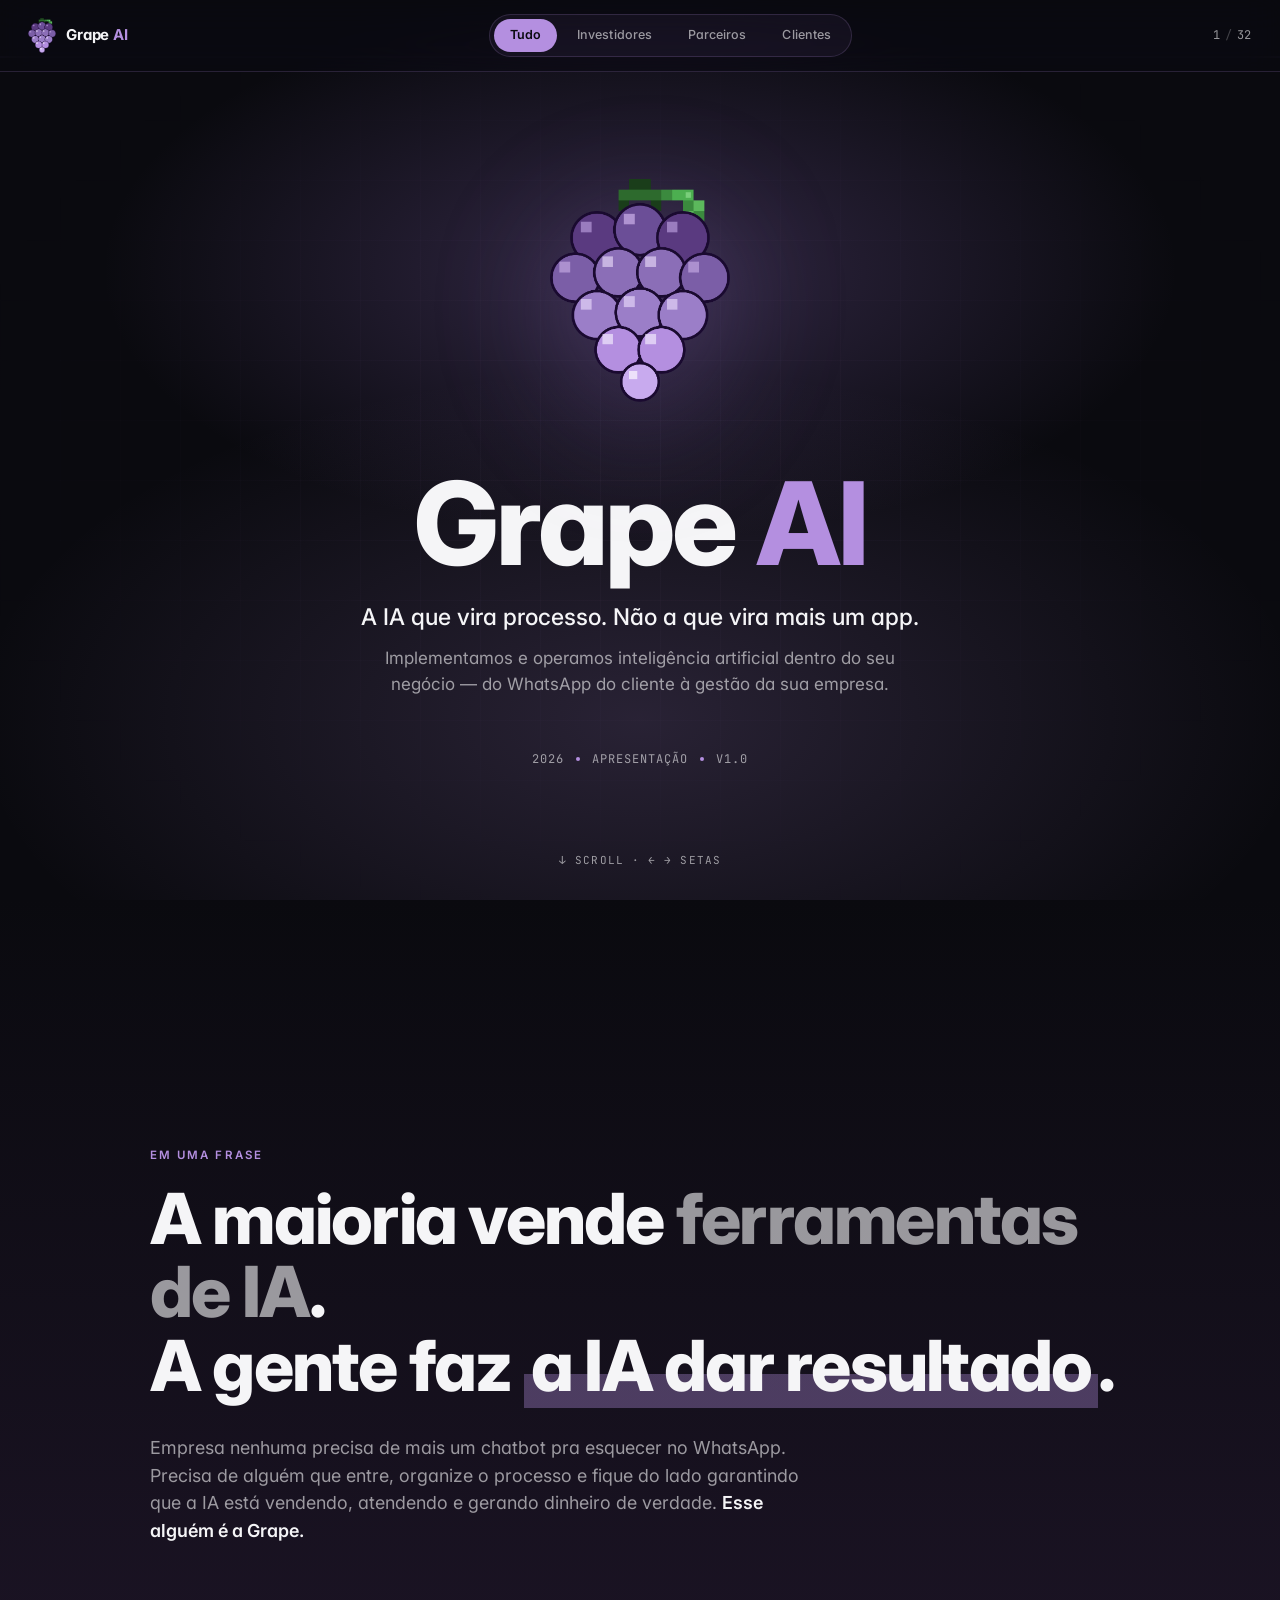
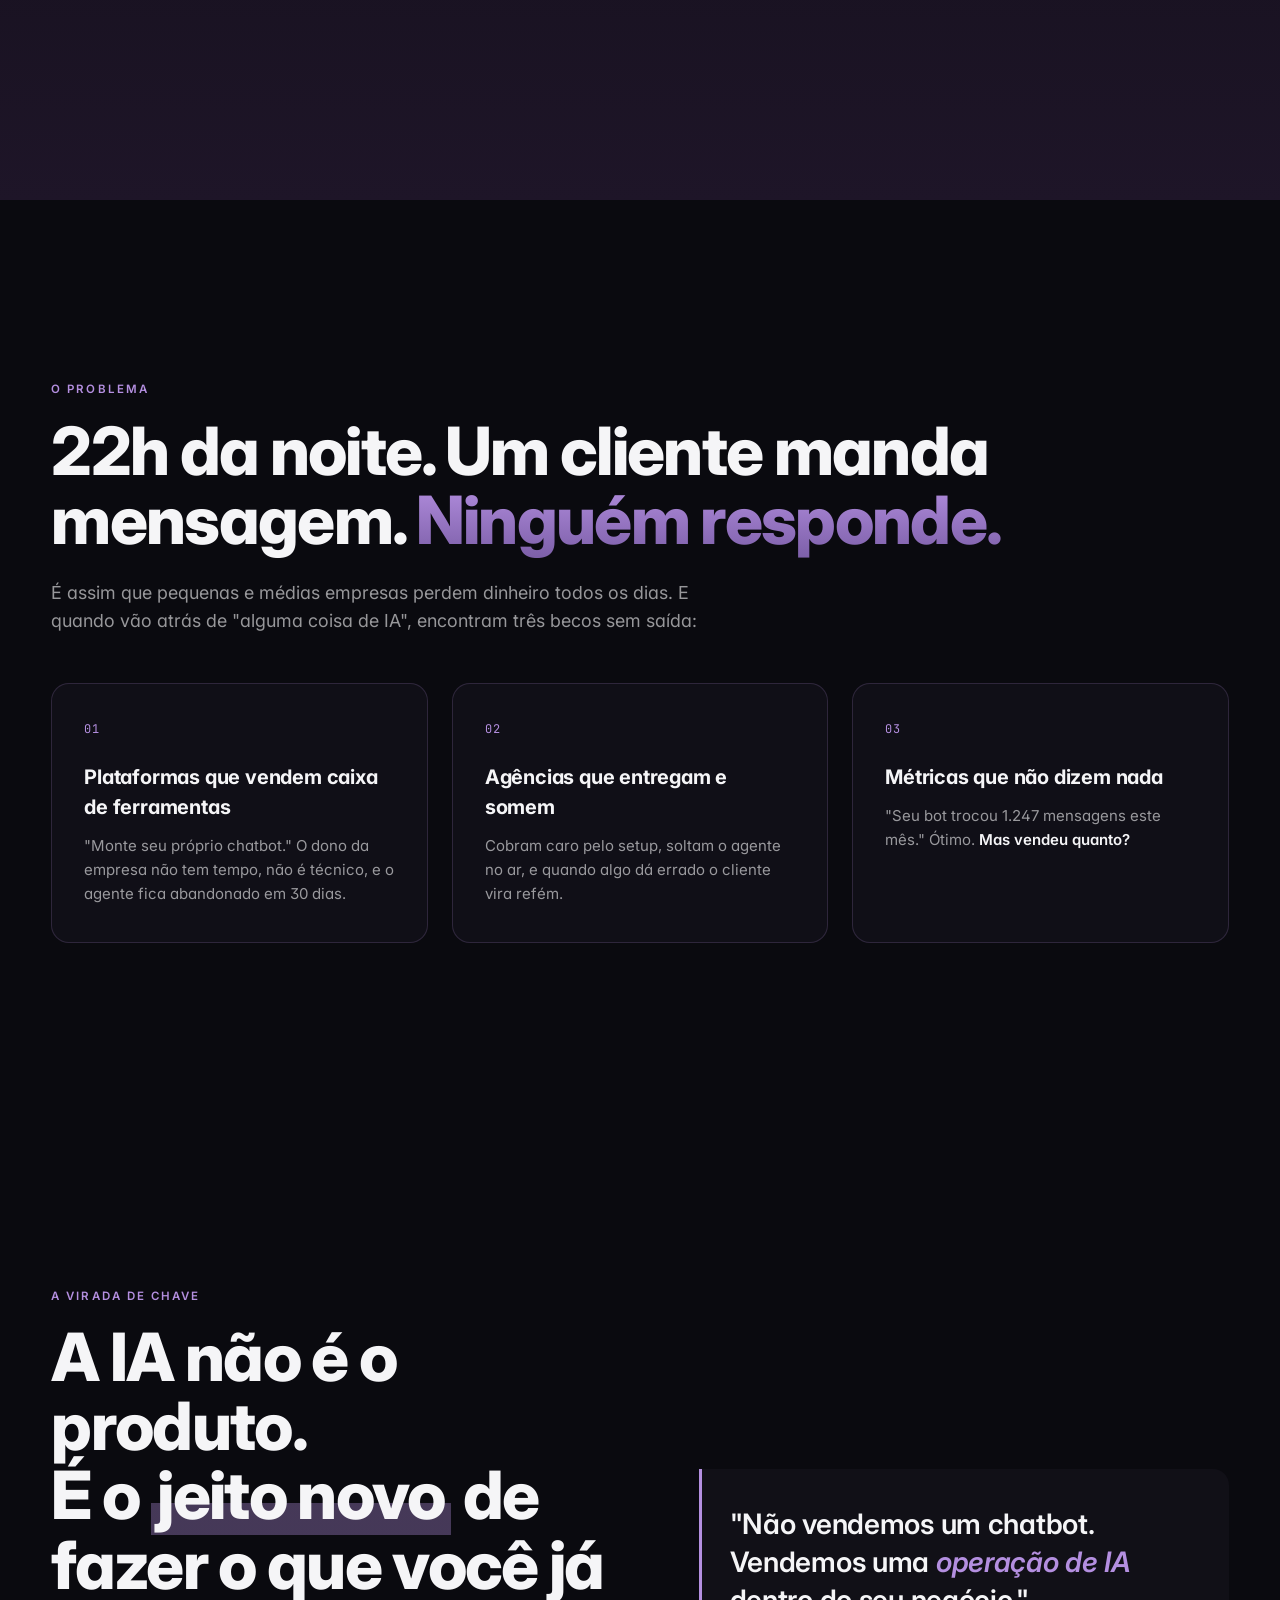
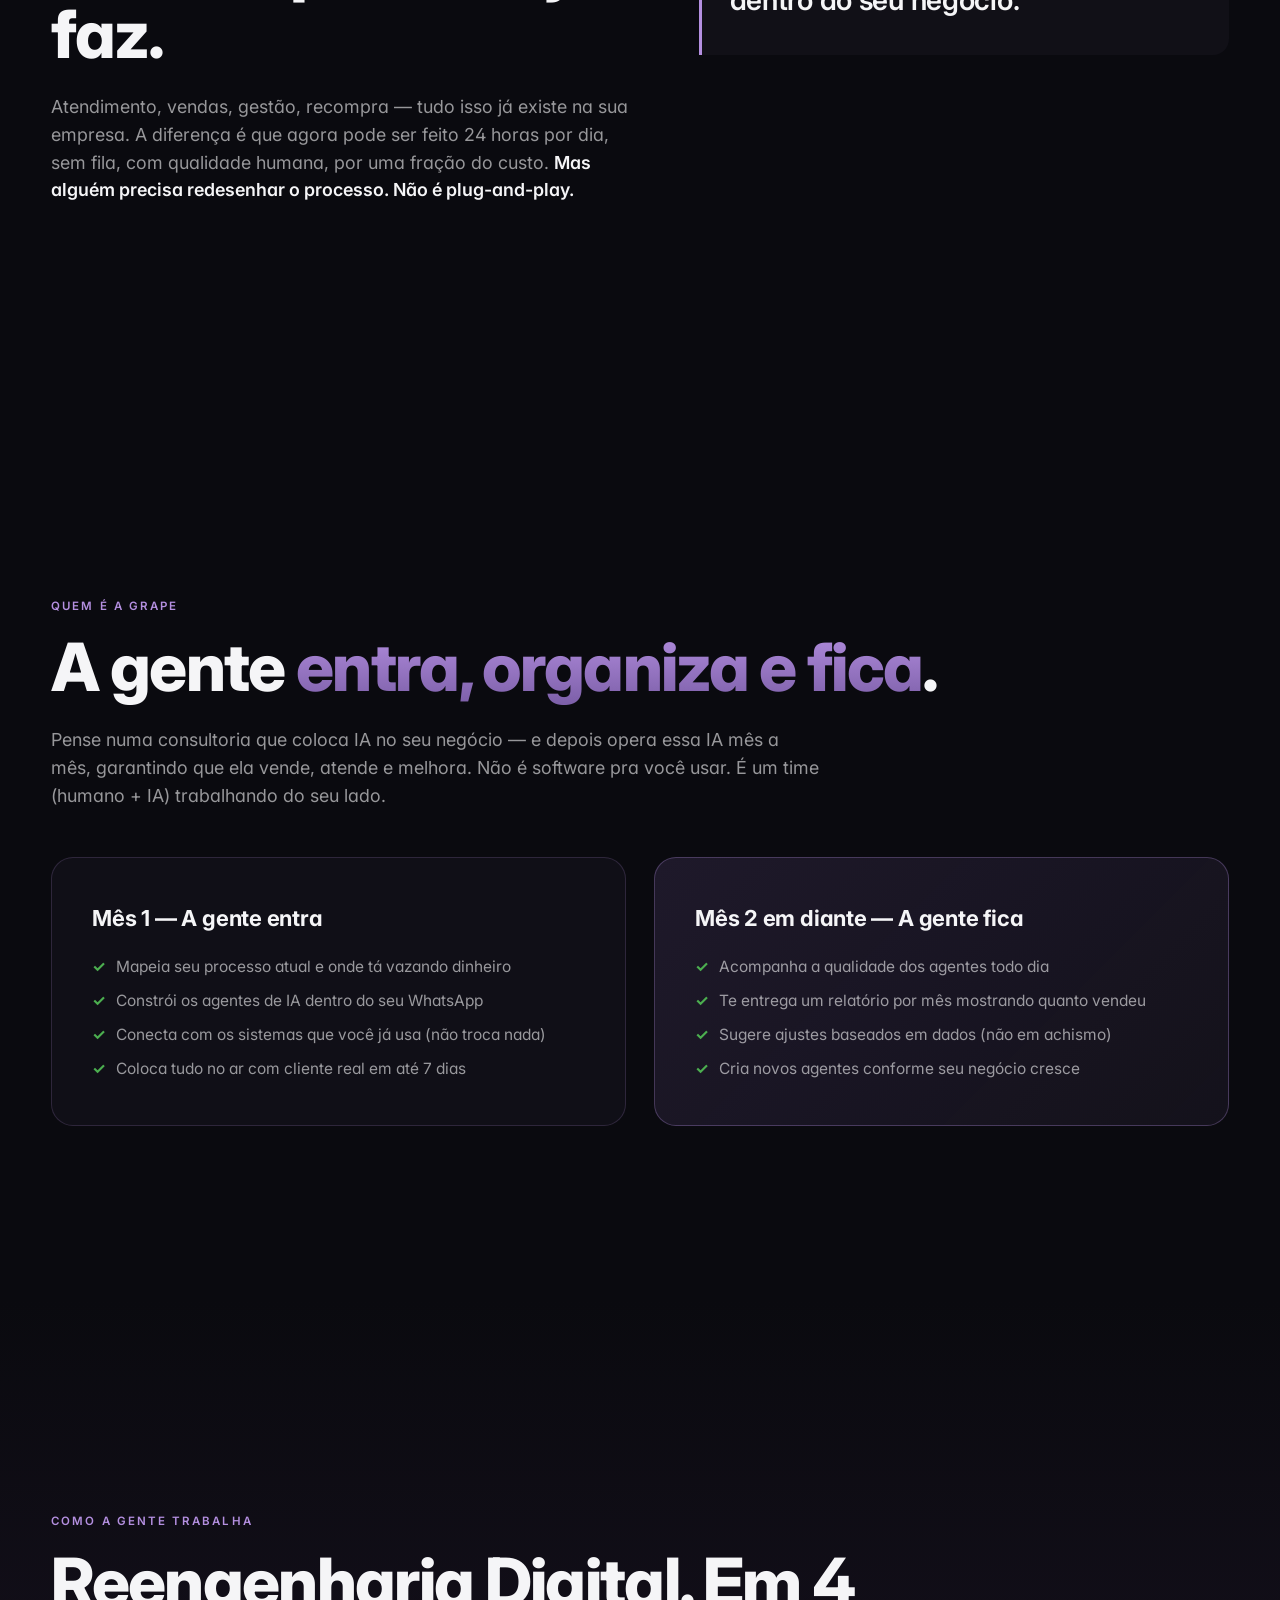
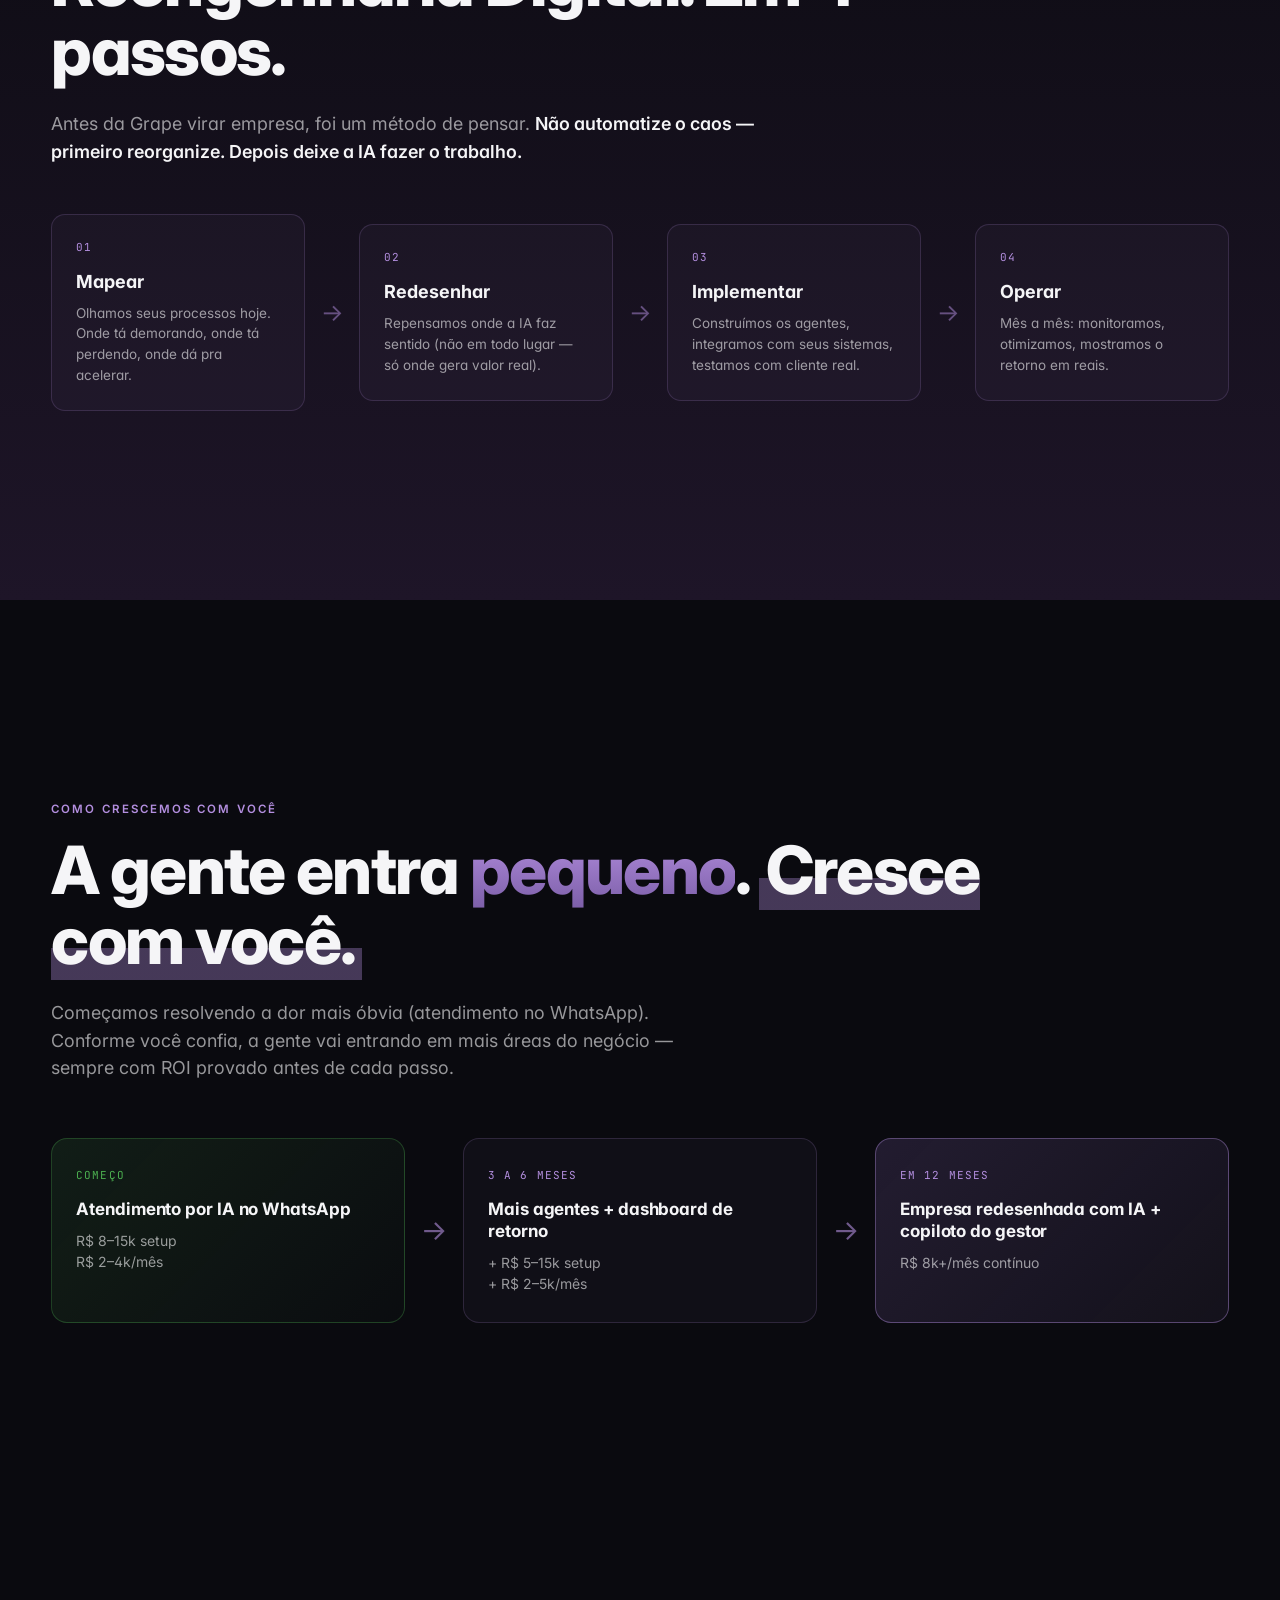
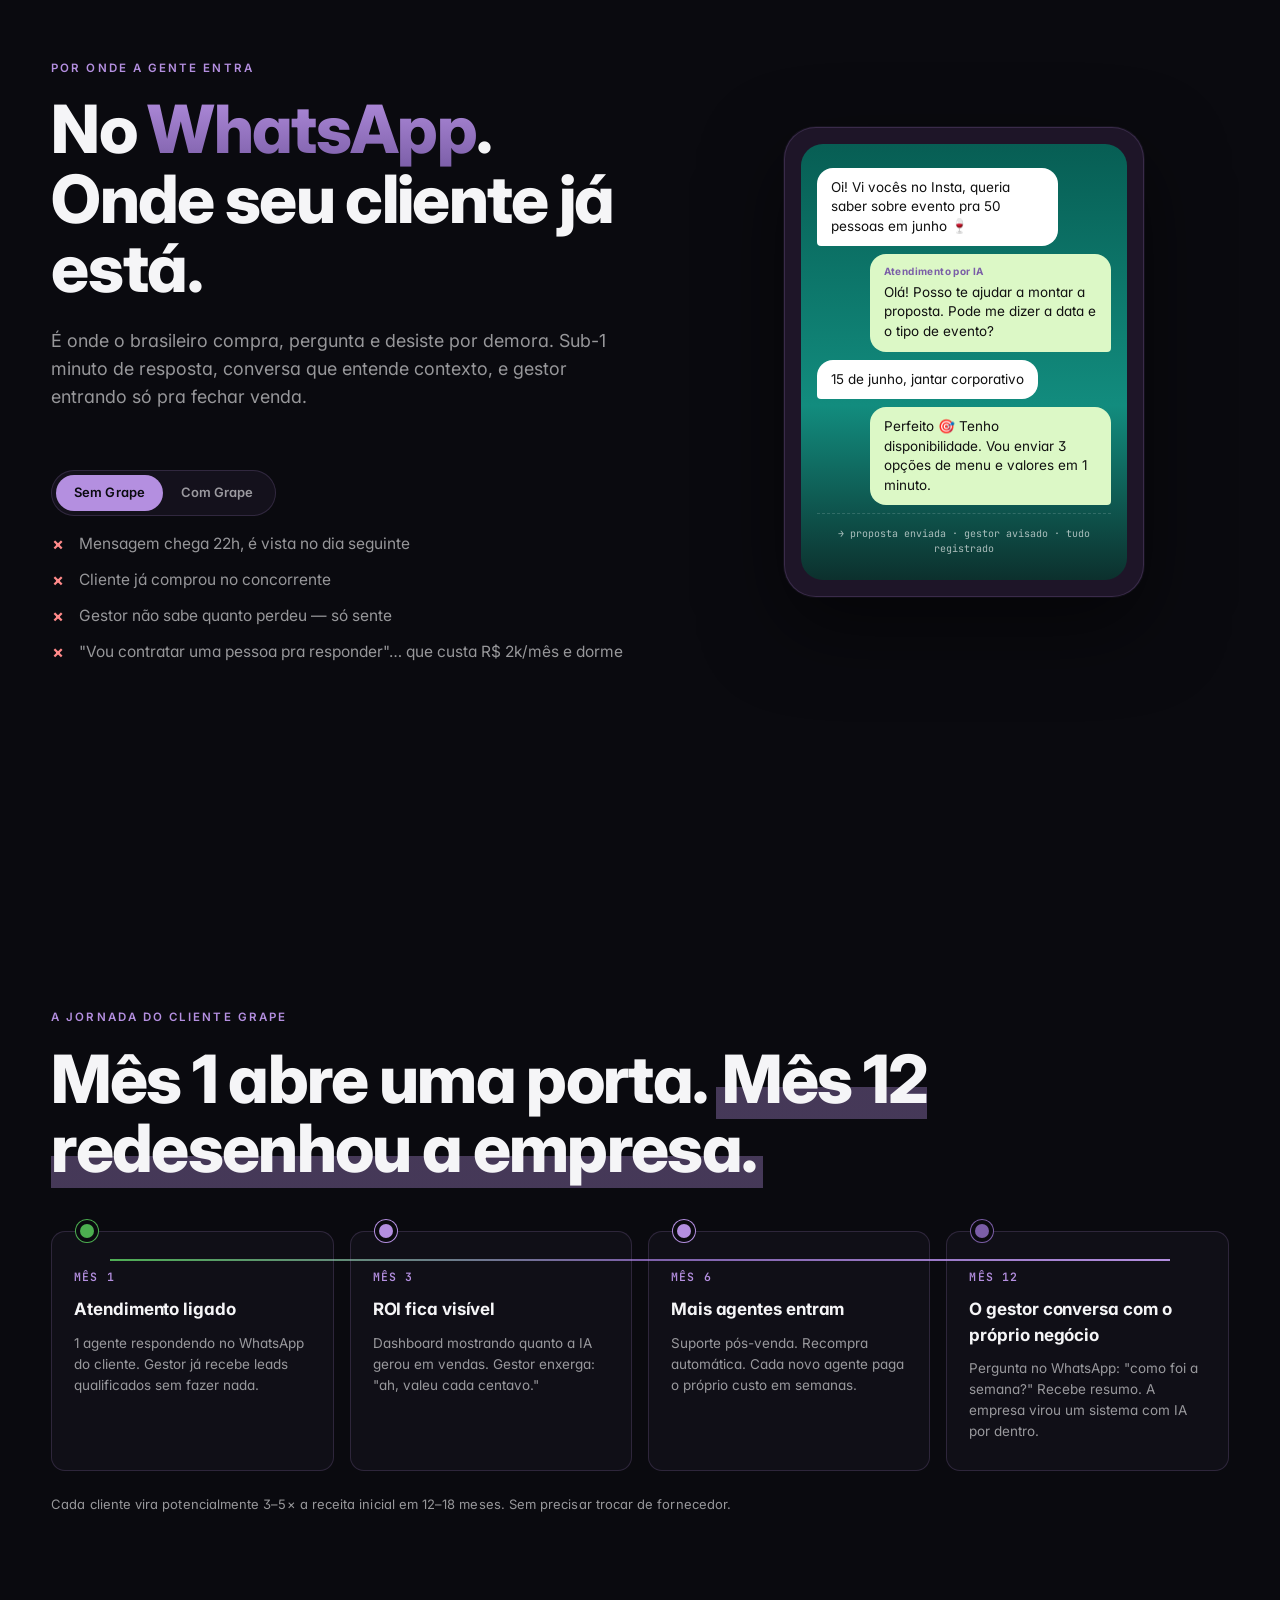
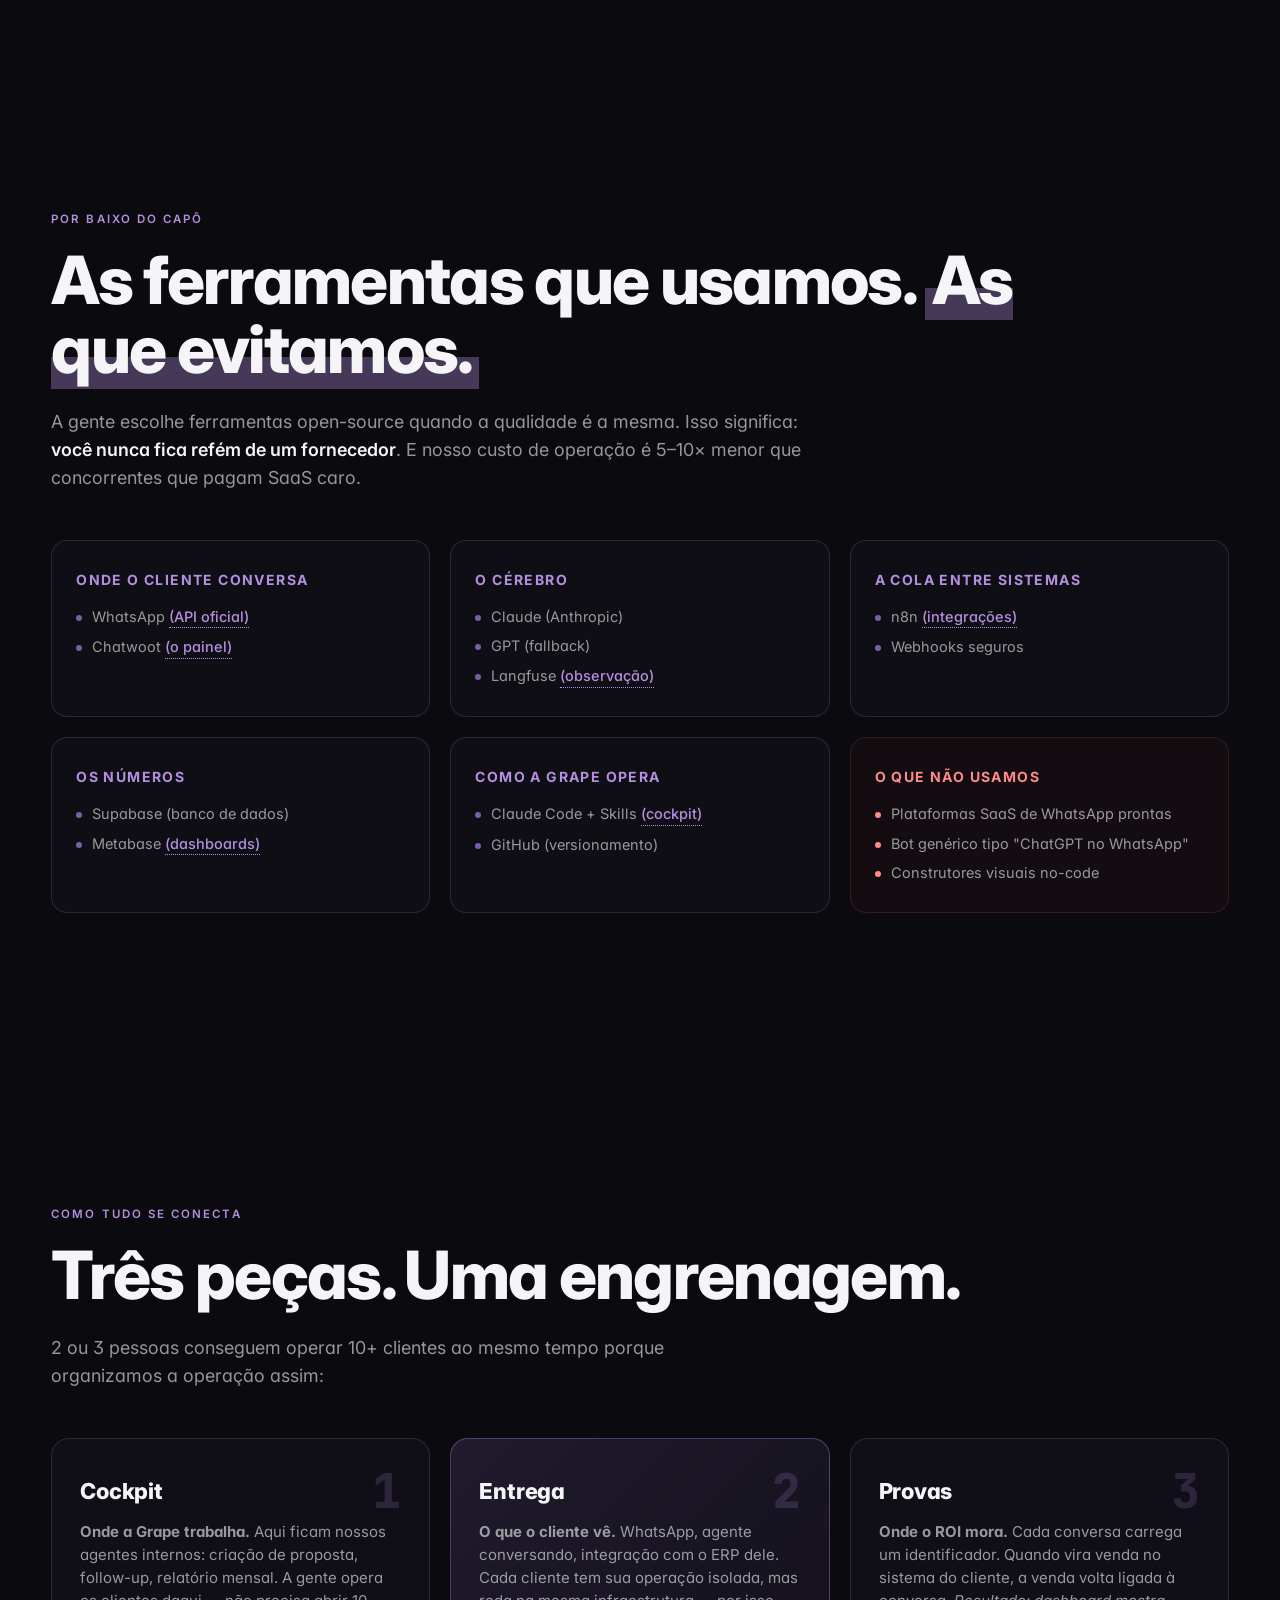
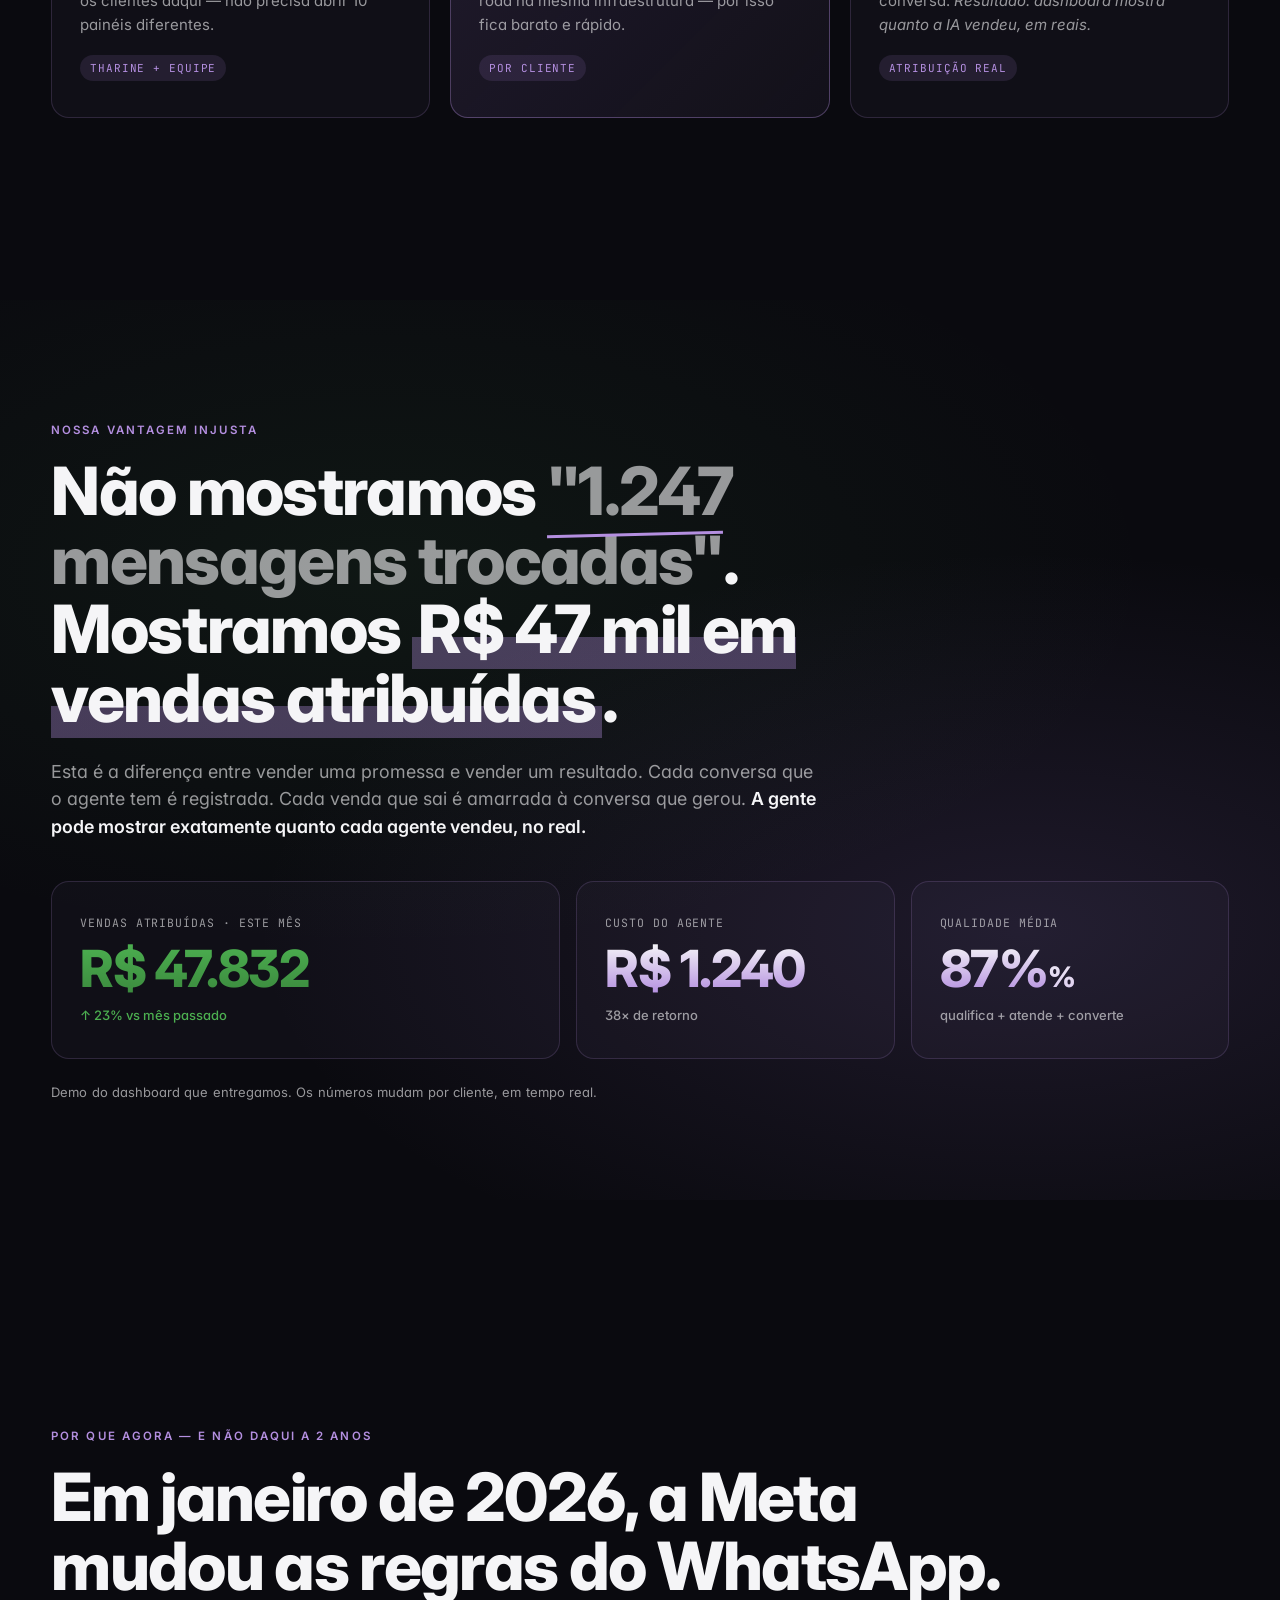
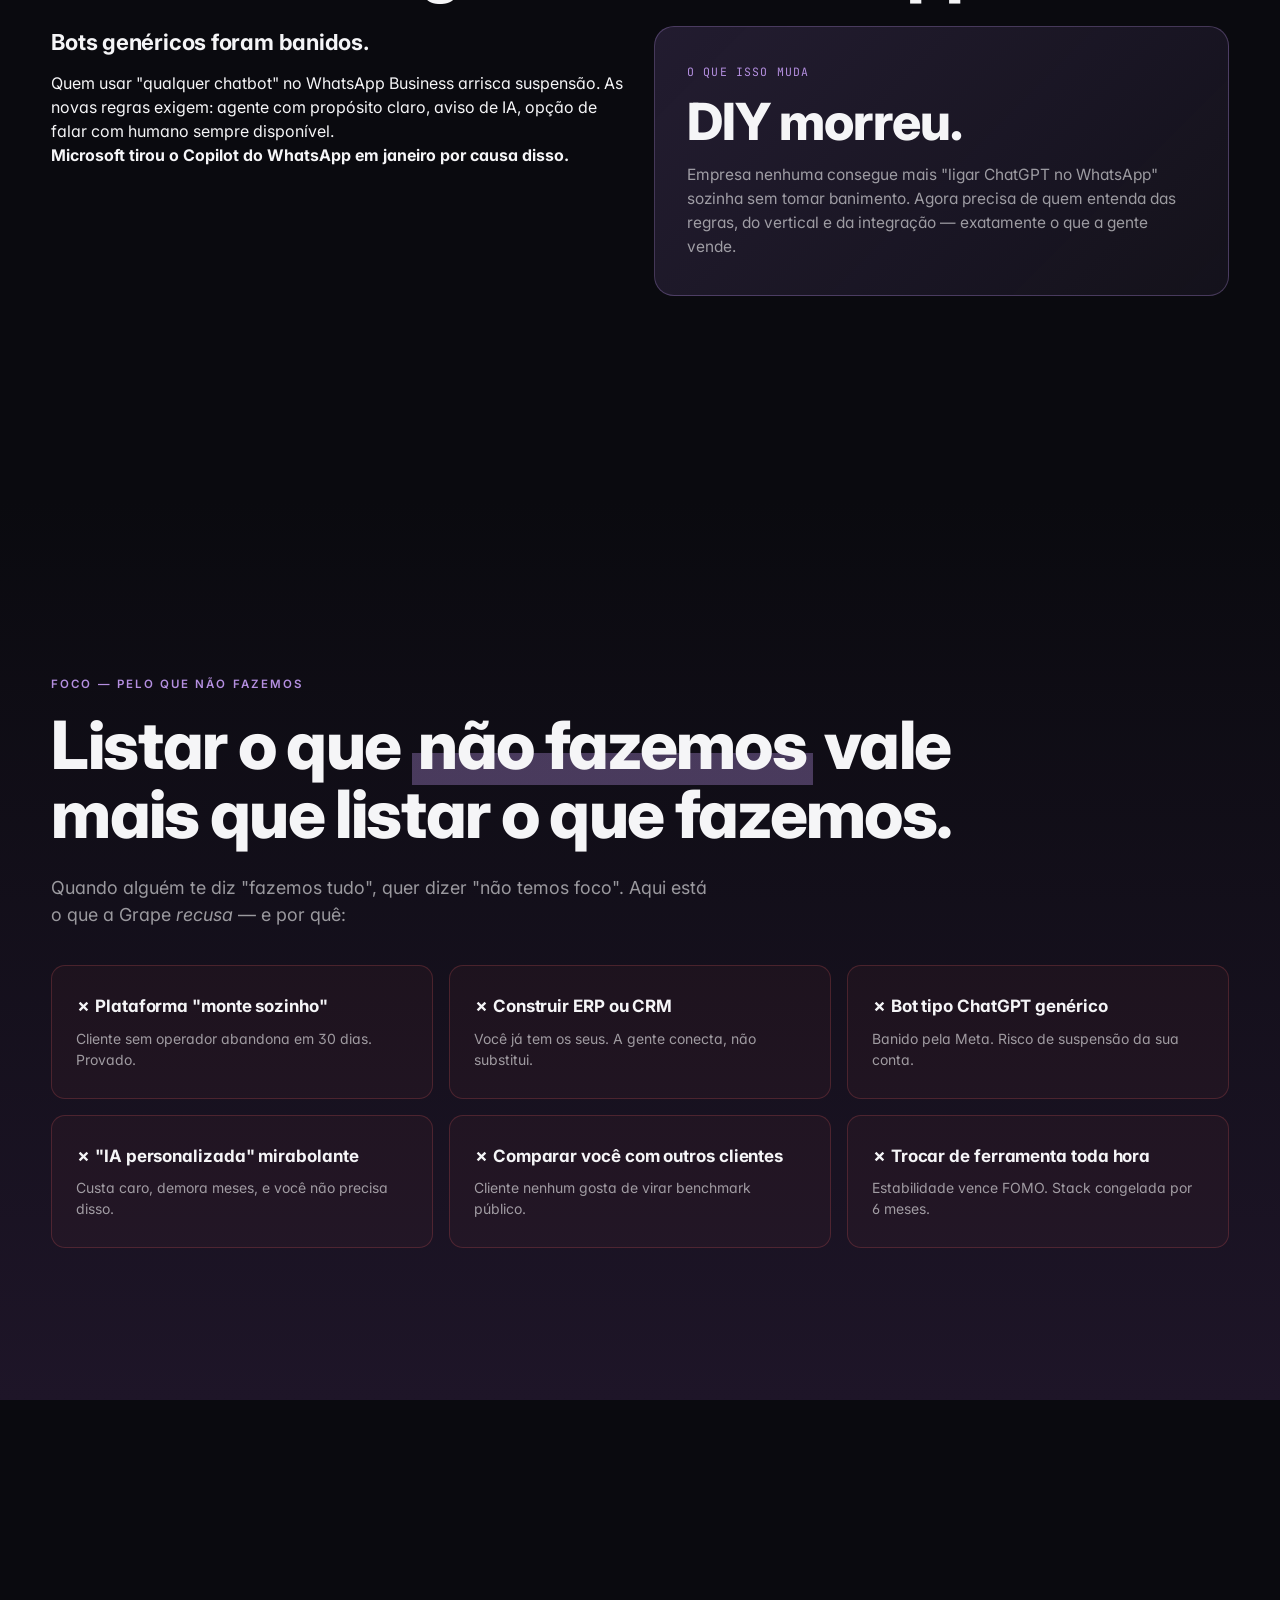
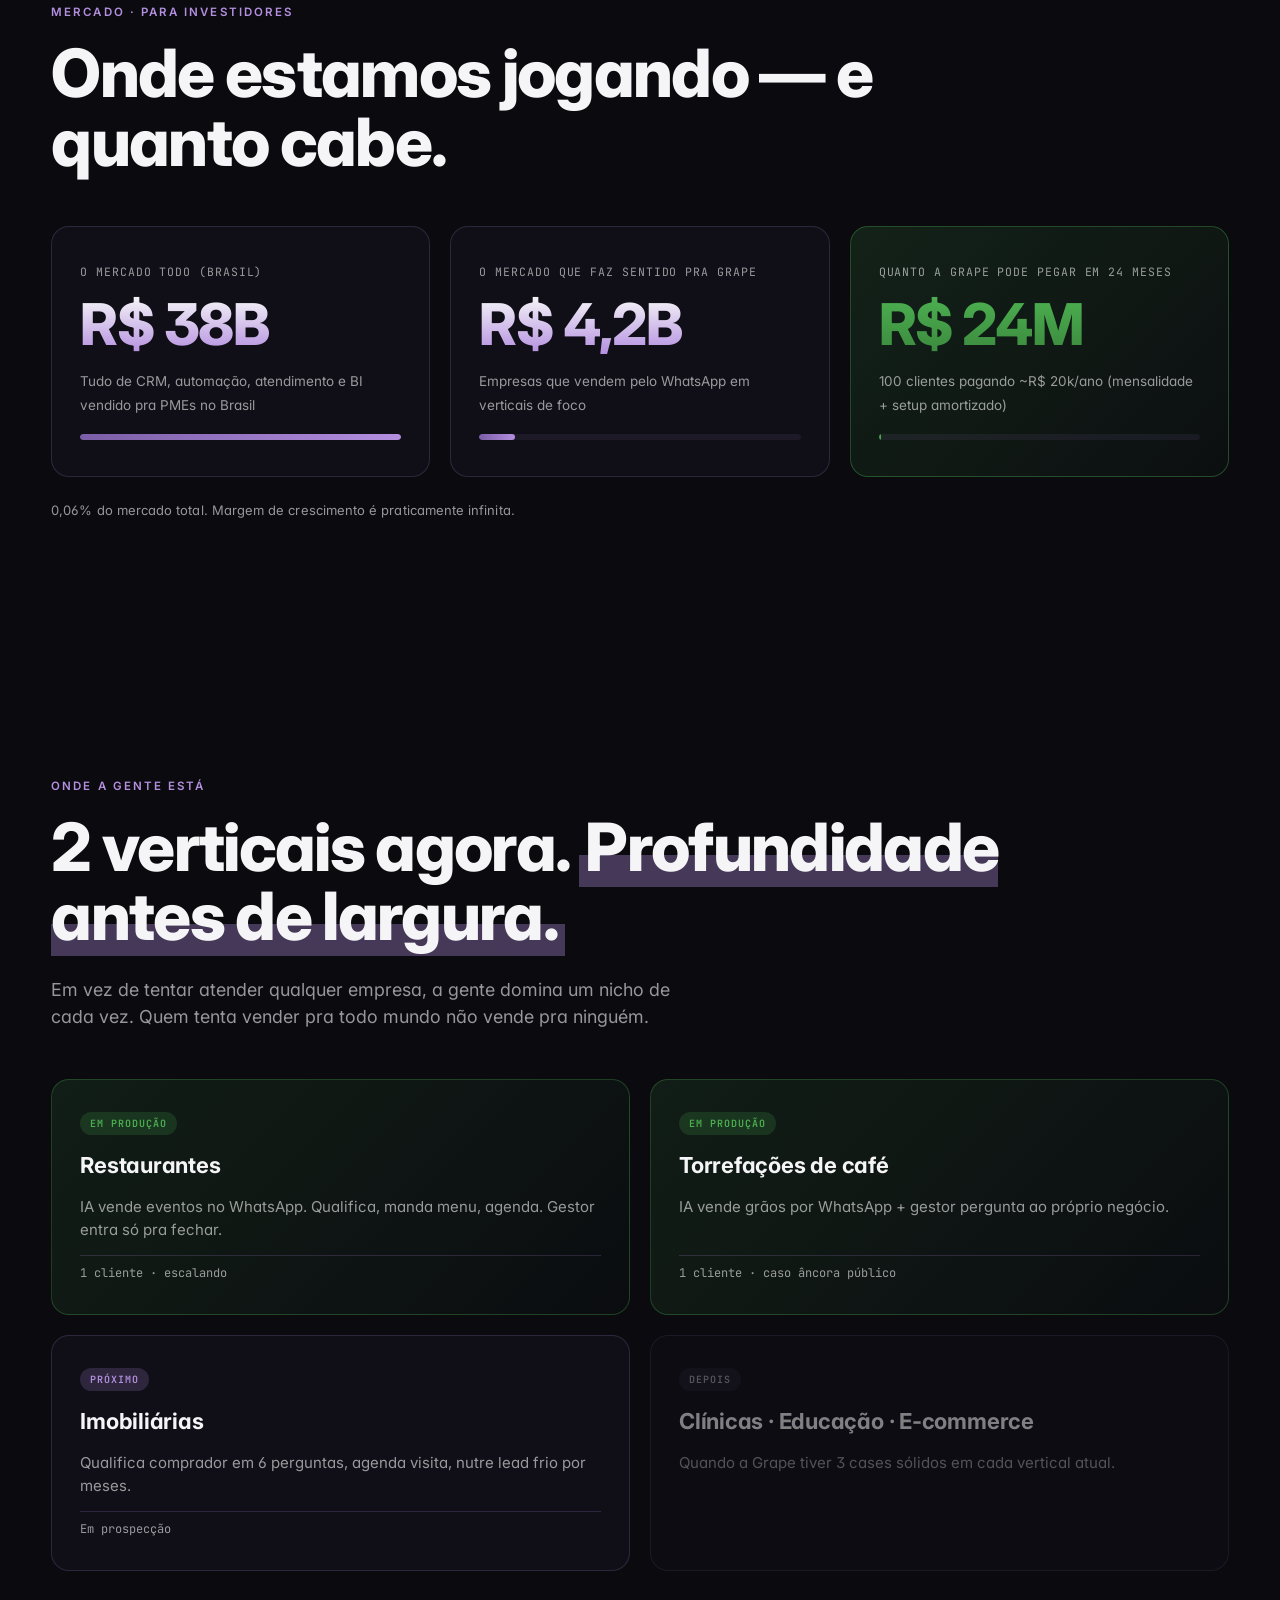
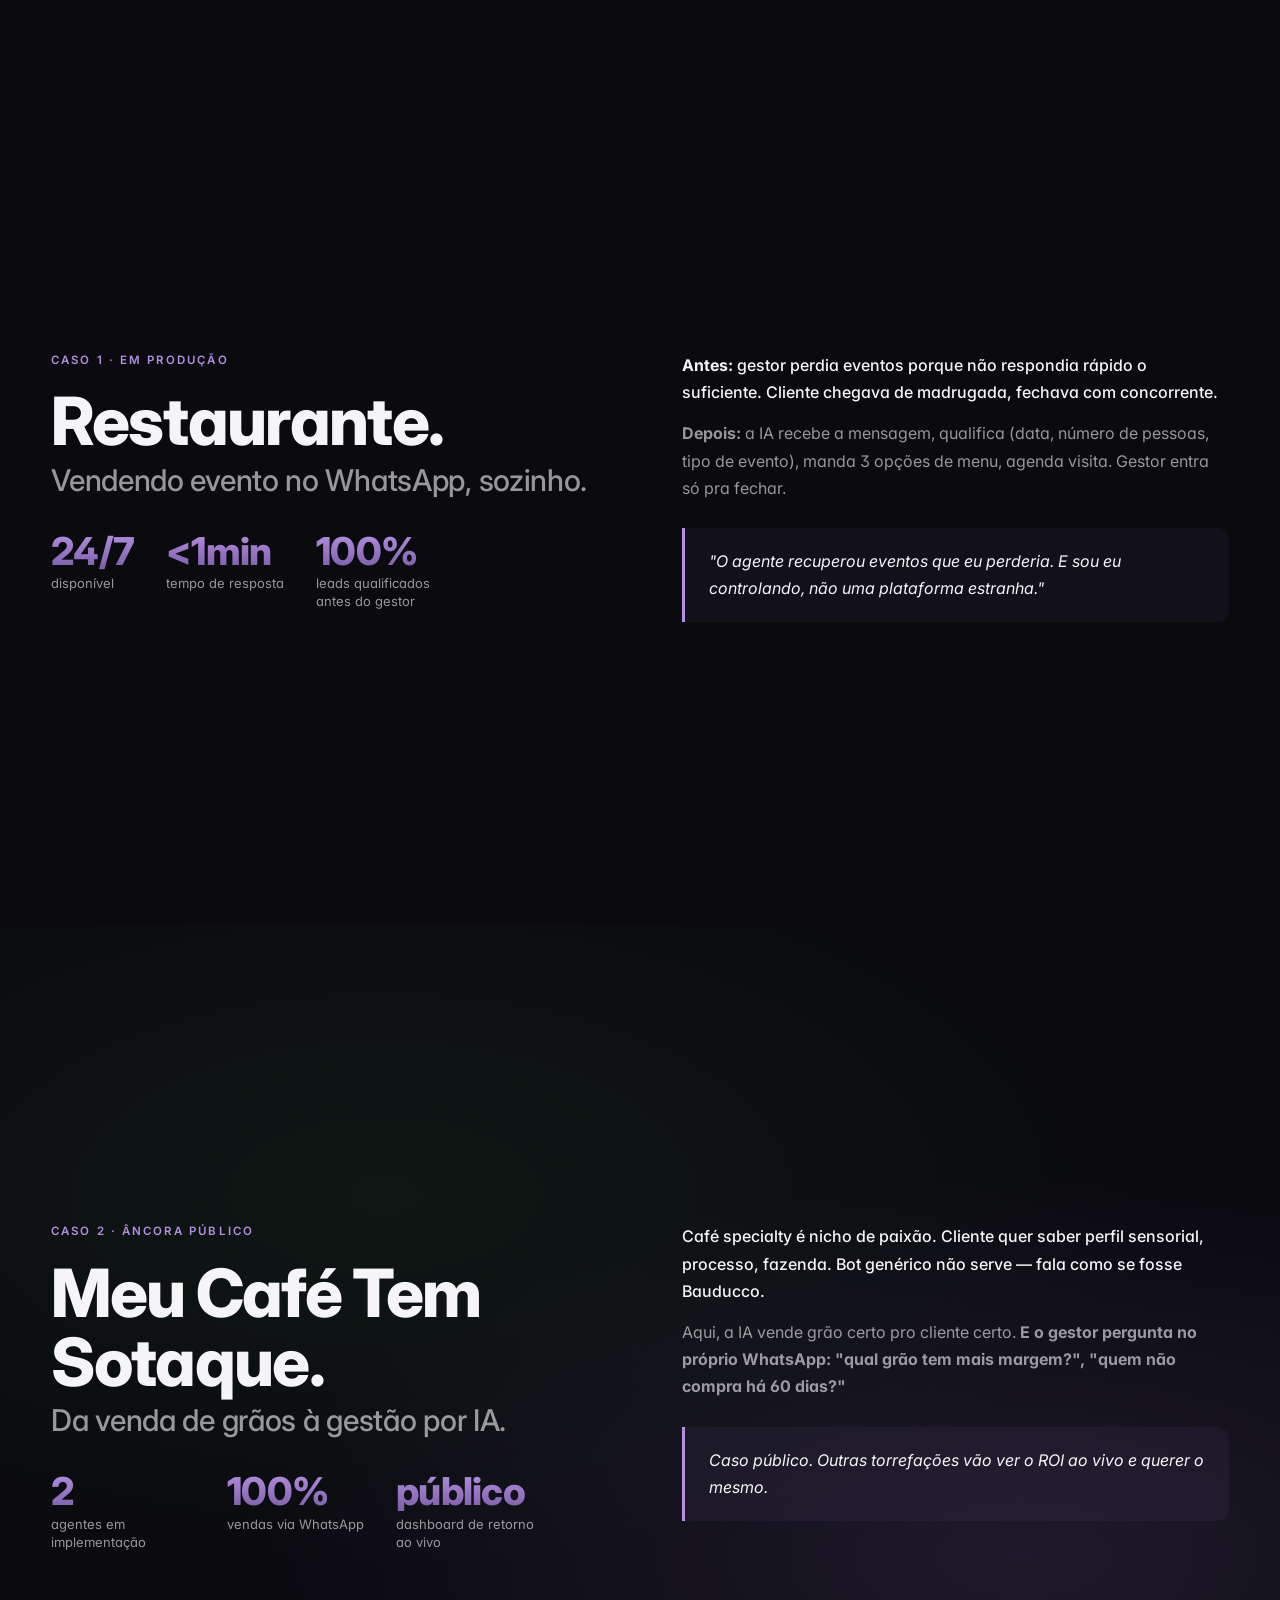
==== deck/index.html @ a2142207 "Add Grape AI master deck 32-slide pitch deck (HTML/CSS/JS) with audience switcher, mobile responsive" ====
<!DOCTYPE html>
<html lang="pt-BR">
<head>
<meta charset="UTF-8">
<meta name="viewport" content="width=device-width, initial-scale=1.0, viewport-fit=cover">
<meta name="theme-color" content="#0A0A0F">
<meta name="apple-mobile-web-app-capable" content="yes">
<meta name="apple-mobile-web-app-status-bar-style" content="black-translucent">
<title>Grape AI — Apresentação</title>
<link rel="icon" type="image/png" href="assets/grape-logo.png">
<link rel="preconnect" href="https://fonts.googleapis.com">
<link rel="preconnect" href="https://fonts.gstatic.com" crossorigin>
<link href="https://fonts.googleapis.com/css2?family=Inter:wght@300;400;500;600;700;800;900&family=JetBrains+Mono:wght@400;500&display=swap" rel="stylesheet">
<link rel="stylesheet" href="styles.css">
</head>
<body>

<!-- Top progress + audience switcher -->
<header class="topbar">
  <div class="brand-mini">
    <img src="assets/grape-logo.png" alt="" class="brand-mini__logo">
    <span class="brand-mini__text">Grape <span class="accent">AI</span></span>
  </div>
  <nav class="audience-switcher" aria-label="Filtro por audiência">
    <button data-audience="all" class="aud-btn aud-btn--active">Tudo</button>
    <button data-audience="investor" class="aud-btn">Investidores</button>
    <button data-audience="partner" class="aud-btn">Parceiros</button>
    <button data-audience="client" class="aud-btn">Clientes</button>
  </nav>
  <div class="counter"><span id="counter-current">1</span><span class="counter__sep">/</span><span id="counter-total">32</span></div>
</header>
<div class="progress" aria-hidden="true"><div class="progress__bar" id="progress-bar"></div></div>

<main id="deck">

<!-- SLIDE 1: COVER -->
<section class="slide slide--cover" data-audience="all" data-slide="1">
  <div class="cover-bg"></div>
  <div class="cover-content">
    <div class="cover-logo-wrap">
      <img src="assets/grape-logo.png" alt="Grape AI" class="cover-logo">
    </div>
    <h1 class="cover-title">Grape <span class="accent">AI</span></h1>
    <p class="cover-tagline">A IA que vira processo. Não a que vira mais um app.</p>
    <p class="cover-sub">Implementamos e operamos inteligência artificial dentro do seu negócio — do WhatsApp do cliente à gestão da sua empresa.</p>
    <div class="cover-meta">
      <span>2026</span>
      <span class="dot"></span>
      <span>Apresentação</span>
      <span class="dot"></span>
      <span>v1.0</span>
    </div>
  </div>
  <div class="hint hint--down" aria-hidden="true">↓ scroll · ← → setas</div>
</section>

<!-- SLIDE 2: MANIFESTO -->
<section class="slide slide--manifesto" data-audience="all" data-slide="2">
  <div class="manifesto">
    <p class="kicker">Em uma frase</p>
    <h2 class="display">
      A maioria vende <span class="strike">ferramentas de IA</span>.<br>
      A gente faz <span class="hl">a IA dar resultado</span>.
    </h2>
    <p class="lede">
      Empresa nenhuma precisa de mais um chatbot pra esquecer no WhatsApp.
      Precisa de alguém que entre, organize o processo e fique do lado
      garantindo que a IA está vendendo, atendendo e gerando dinheiro de verdade.
      <strong>Esse alguém é a Grape.</strong>
    </p>
  </div>
</section>

<!-- SLIDE 3: PROBLEMA -->
<section class="slide" data-audience="all" data-slide="3">
  <div class="container">
    <p class="kicker">O Problema</p>
    <h2 class="h-display">22h da noite. Um cliente manda mensagem. <em>Ninguém responde.</em></h2>
    <p class="lede">É assim que pequenas e médias empresas perdem dinheiro todos os dias. E quando vão atrás de "alguma coisa de IA", encontram três becos sem saída:</p>
    <div class="grid-3">
      <div class="card">
        <div class="card-num">01</div>
        <h3>Plataformas que vendem caixa de ferramentas</h3>
        <p>"Monte seu próprio chatbot." O dono da empresa não tem tempo, não é técnico, e o agente fica abandonado em 30 dias.</p>
      </div>
      <div class="card">
        <div class="card-num">02</div>
        <h3>Agências que entregam e somem</h3>
        <p>Cobram caro pelo setup, soltam o agente no ar, e quando algo dá errado o cliente vira refém.</p>
      </div>
      <div class="card">
        <div class="card-num">03</div>
        <h3>Métricas que não dizem nada</h3>
        <p>"Seu bot trocou 1.247 mensagens este mês." Ótimo. <strong>Mas vendeu quanto?</strong></p>
      </div>
    </div>
  </div>
</section>

<!-- SLIDE 4: O INSIGHT -->
<section class="slide slide--dark" data-audience="all" data-slide="4">
  <div class="container split">
    <div>
      <p class="kicker">A virada de chave</p>
      <h2 class="h-display">A IA não é o produto.<br>É o <span class="hl">jeito novo</span> de fazer o que você já faz.</h2>
      <p class="lede">Atendimento, vendas, gestão, recompra — tudo isso já existe na sua empresa. A diferença é que agora pode ser feito 24 horas por dia, sem fila, com qualidade humana, por uma fração do custo. <strong>Mas alguém precisa redesenhar o processo. Não é plug-and-play.</strong></p>
    </div>
    <div class="big-quote">
      <p>"Não vendemos um chatbot.<br>Vendemos uma <em>operação de IA</em> dentro do seu negócio."</p>
    </div>
  </div>
</section>

<!-- SLIDE 5: O QUE É GRAPE AI (story-driven) -->
<section class="slide" data-audience="all" data-slide="5">
  <div class="container">
    <p class="kicker">Quem é a Grape</p>
    <h2 class="h-display">A gente <em>entra, organiza e fica</em>.</h2>
    <p class="lede max-2col">Pense numa consultoria que coloca IA no seu negócio — e depois opera essa IA mês a mês, garantindo que ela vende, atende e melhora. Não é software pra você usar. É um time (humano + IA) trabalhando do seu lado.</p>
    <div class="grid-2 mt-xl">
      <div class="hero-card">
        <h3 class="card-h">Mês 1 — A gente entra</h3>
        <ul class="checklist">
          <li>Mapeia seu processo atual e onde tá vazando dinheiro</li>
          <li>Constrói os agentes de IA dentro do seu WhatsApp</li>
          <li>Conecta com os sistemas que você já usa (não troca nada)</li>
          <li>Coloca tudo no ar com cliente real em até 7 dias</li>
        </ul>
      </div>
      <div class="hero-card hero-card--accent">
        <h3 class="card-h">Mês 2 em diante — A gente fica</h3>
        <ul class="checklist">
          <li>Acompanha a qualidade dos agentes todo dia</li>
          <li>Te entrega um relatório por mês mostrando quanto vendeu</li>
          <li>Sugere ajustes baseados em dados (não em achismo)</li>
          <li>Cria novos agentes conforme seu negócio cresce</li>
        </ul>
      </div>
    </div>
  </div>
</section>

<!-- SLIDE 6: O MÉTODO -->
<section class="slide slide--deep" data-audience="all" data-slide="6">
  <div class="container">
    <p class="kicker">Como a gente trabalha</p>
    <h2 class="h-display">Reengenharia Digital. Em 4 passos.</h2>
    <p class="lede max-2col">Antes da Grape virar empresa, foi um método de pensar. <strong>Não automatize o caos — primeiro reorganize. Depois deixe a IA fazer o trabalho.</strong></p>
    <div class="method-flow">
      <div class="method-step"><span>01</span><strong>Mapear</strong><p>Olhamos seus processos hoje. Onde tá demorando, onde tá perdendo, onde dá pra acelerar.</p></div>
      <div class="method-arrow">→</div>
      <div class="method-step"><span>02</span><strong>Redesenhar</strong><p>Repensamos onde a IA faz sentido (não em todo lugar — só onde gera valor real).</p></div>
      <div class="method-arrow">→</div>
      <div class="method-step"><span>03</span><strong>Implementar</strong><p>Construímos os agentes, integramos com seus sistemas, testamos com cliente real.</p></div>
      <div class="method-arrow">→</div>
      <div class="method-step"><span>04</span><strong>Operar</strong><p>Mês a mês: monitoramos, otimizamos, mostramos o retorno em reais.</p></div>
    </div>
  </div>
</section>

<!-- SLIDE 7: LAND & EXPAND -->
<section class="slide slide--dark" data-audience="all" data-slide="7">
  <div class="container">
    <p class="kicker">Como crescemos com você</p>
    <h2 class="h-display">A gente entra <em>pequeno</em>. <span class="hl">Cresce com você.</span></h2>
    <p class="lede">Começamos resolvendo a dor mais óbvia (atendimento no WhatsApp). Conforme você confia, a gente vai entrando em mais áreas do negócio — sempre com ROI provado antes de cada passo.</p>
    <div class="le-flow">
      <div class="le-stage le-stage--in">
        <div class="le-num">Começo</div>
        <h3>Atendimento por IA no WhatsApp</h3>
        <p>R$ 8–15k setup<br>R$ 2–4k/mês</p>
      </div>
      <div class="le-arrow">→</div>
      <div class="le-stage">
        <div class="le-num">3 a 6 meses</div>
        <h3>Mais agentes + dashboard de retorno</h3>
        <p>+ R$ 5–15k setup<br>+ R$ 2–5k/mês</p>
      </div>
      <div class="le-arrow">→</div>
      <div class="le-stage le-stage--out">
        <div class="le-num">Em 12 meses</div>
        <h3>Empresa redesenhada com IA + copiloto do gestor</h3>
        <p>R$ 8k+/mês contínuo</p>
      </div>
    </div>
  </div>
</section>

<!-- SLIDE 8: PORTA DE ENTRADA — interactive before/after -->
<section class="slide" data-audience="all" data-slide="8">
  <div class="container split">
    <div>
      <p class="kicker">Por onde a gente entra</p>
      <h2 class="h-display">No <em>WhatsApp</em>. Onde seu cliente já está.</h2>
      <p class="lede">É onde o brasileiro compra, pergunta e desiste por demora. Sub-1 minuto de resposta, conversa que entende contexto, e gestor entrando só pra fechar venda.</p>
      <div class="ba-toggle" role="tablist" aria-label="Antes e depois">
        <button class="ba-btn ba-btn--active" data-ba="before" role="tab">Sem Grape</button>
        <button class="ba-btn" data-ba="after" role="tab">Com Grape</button>
      </div>
      <ul class="ba-list ba-list--before" data-ba-content="before">
        <li>Mensagem chega 22h, é vista no dia seguinte</li>
        <li>Cliente já comprou no concorrente</li>
        <li>Gestor não sabe quanto perdeu — só sente</li>
        <li>"Vou contratar uma pessoa pra responder"… que custa R$ 2k/mês e dorme</li>
      </ul>
      <ul class="ba-list" data-ba-content="after" hidden>
        <li>Resposta &lt; 60 segundos, qualquer hora</li>
        <li>Conversa qualifica e já manda proposta</li>
        <li>Gestor recebe lead pronto pra fechar</li>
        <li>Dashboard mostra exatamente quanto a IA vendeu</li>
      </ul>
    </div>
    <div class="phone-mockup">
      <div class="phone-screen">
        <div class="msg msg--in">Oi! Vi vocês no Insta, queria saber sobre evento pra 50 pessoas em junho 🍷</div>
        <div class="msg msg--ai"><span class="ai-tag">Atendimento por IA</span>Olá! Posso te ajudar a montar a proposta. Pode me dizer a data e o tipo de evento?</div>
        <div class="msg msg--in">15 de junho, jantar corporativo</div>
        <div class="msg msg--ai">Perfeito 🎯 Tenho disponibilidade. Vou enviar 3 opções de menu e valores em 1 minuto.</div>
        <div class="msg-status">→ proposta enviada · gestor avisado · tudo registrado</div>
      </div>
    </div>
  </div>
</section>

<!-- SLIDE 9: COMO CRESCEMOS — story timeline -->
<section class="slide slide--deep" data-audience="all" data-slide="9">
  <div class="container">
    <p class="kicker">A jornada do cliente Grape</p>
    <h2 class="h-display">Mês 1 abre uma porta. <span class="hl">Mês 12 redesenhou a empresa.</span></h2>
    <div class="timeline">
      <div class="tl-step tl-step--m1">
        <div class="tl-num">Mês 1</div>
        <h4>Atendimento ligado</h4>
        <p>1 agente respondendo no WhatsApp do cliente. Gestor já recebe leads qualificados sem fazer nada.</p>
      </div>
      <div class="tl-step tl-step--m3">
        <div class="tl-num">Mês 3</div>
        <h4>ROI fica visível</h4>
        <p>Dashboard mostrando quanto a IA gerou em vendas. Gestor enxerga: "ah, valeu cada centavo."</p>
      </div>
      <div class="tl-step tl-step--m6">
        <div class="tl-num">Mês 6</div>
        <h4>Mais agentes entram</h4>
        <p>Suporte pós-venda. Recompra automática. Cada novo agente paga o próprio custo em semanas.</p>
      </div>
      <div class="tl-step tl-step--m12">
        <div class="tl-num">Mês 12</div>
        <h4>O gestor conversa com o próprio negócio</h4>
        <p>Pergunta no WhatsApp: "como foi a semana?" Recebe resumo. A empresa virou um sistema com IA por dentro.</p>
      </div>
    </div>
    <p class="footnote">Cada cliente vira potencialmente 3–5× a receita inicial em 12–18 meses. Sem precisar trocar de fornecedor.</p>
  </div>
</section>

<!-- SLIDE 10: STACK -->
<section class="slide" data-audience="all" data-slide="10" data-tags="partner,investor">
  <div class="container">
    <p class="kicker">Por baixo do capô</p>
    <h2 class="h-display">As ferramentas que usamos. <span class="hl">As que evitamos.</span></h2>
    <p class="lede max-2col">A gente escolhe ferramentas open-source quando a qualidade é a mesma. Isso significa: <strong>você nunca fica refém de um fornecedor</strong>. E nosso custo de operação é 5–10× menor que concorrentes que pagam SaaS caro.</p>
    <div class="stack-grid">
      <div class="stack-cat">
        <h4>Onde o cliente conversa</h4>
        <ul><li>WhatsApp <span class="tooltip" data-tip="API oficial da Meta. Único jeito legal de operar agentes em escala.">(API oficial)</span></li><li>Chatwoot <span class="tooltip" data-tip="Plataforma open-source onde a Grape gerencia conversas e CRM dos clientes.">(o painel)</span></li></ul>
      </div>
      <div class="stack-cat">
        <h4>O cérebro</h4>
        <ul><li>Claude (Anthropic)</li><li>GPT (fallback)</li><li>Langfuse <span class="tooltip" data-tip="Sistema que registra cada conversa do agente — pra gente conseguir provar ROI e otimizar.">(observação)</span></li></ul>
      </div>
      <div class="stack-cat">
        <h4>A cola entre sistemas</h4>
        <ul><li>n8n <span class="tooltip" data-tip="Plataforma open-source que conecta o agente aos sistemas que o cliente já usa (ERP, CRM, agenda).">(integrações)</span></li><li>Webhooks seguros</li></ul>
      </div>
      <div class="stack-cat">
        <h4>Os números</h4>
        <ul><li>Supabase (banco de dados)</li><li>Metabase <span class="tooltip" data-tip="Ferramenta que transforma dados em dashboards bonitos pro cliente.">(dashboards)</span></li></ul>
      </div>
      <div class="stack-cat">
        <h4>Como a Grape opera</h4>
        <ul><li>Claude Code + Skills <span class="tooltip" data-tip="O cockpit interno: onde Tharine e equipe operam tudo via IA.">(cockpit)</span></li><li>GitHub (versionamento)</li></ul>
      </div>
      <div class="stack-cat stack-cat--anti">
        <h4>O que não usamos</h4>
        <ul><li>Plataformas SaaS de WhatsApp prontas</li><li>Bot genérico tipo "ChatGPT no WhatsApp"</li><li>Construtores visuais no-code</li></ul>
      </div>
    </div>
  </div>
</section>

<!-- SLIDE 11: ARQUITETURA — simplified -->
<section class="slide slide--dark" data-audience="all" data-slide="11" data-tags="partner,investor">
  <div class="container">
    <p class="kicker">Como tudo se conecta</p>
    <h2 class="h-display">Três peças. Uma engrenagem.</h2>
    <p class="lede">2 ou 3 pessoas conseguem operar 10+ clientes ao mesmo tempo porque organizamos a operação assim:</p>
    <div class="planes">
      <div class="plane">
        <div class="plane-num">1</div>
        <h3>Cockpit</h3>
        <p><strong>Onde a Grape trabalha.</strong> Aqui ficam nossos agentes internos: criação de proposta, follow-up, relatório mensal. A gente opera os clientes daqui — não precisa abrir 10 painéis diferentes.</p>
        <span class="plane-tag">Tharine + equipe</span>
      </div>
      <div class="plane plane--mid">
        <div class="plane-num">2</div>
        <h3>Entrega</h3>
        <p><strong>O que o cliente vê.</strong> WhatsApp, agente conversando, integração com o ERP dele. Cada cliente tem sua operação isolada, mas roda na mesma infraestrutura — por isso fica barato e rápido.</p>
        <span class="plane-tag">Por cliente</span>
      </div>
      <div class="plane">
        <div class="plane-num">3</div>
        <h3>Provas</h3>
        <p><strong>Onde o ROI mora.</strong> Cada conversa carrega um identificador. Quando vira venda no sistema do cliente, a venda volta ligada à conversa. <em>Resultado: dashboard mostra quanto a IA vendeu, em reais.</em></p>
        <span class="plane-tag">Atribuição real</span>
      </div>
    </div>
  </div>
</section>

<!-- SLIDE 12: O MOAT — ROI -->
<section class="slide slide--moat" data-audience="all" data-slide="12">
  <div class="container">
    <p class="kicker">Nossa vantagem injusta</p>
    <h2 class="h-display">Não mostramos <span class="strike">"1.247 mensagens trocadas"</span>.<br>Mostramos <span class="hl">R$ 47 mil em vendas atribuídas</span>.</h2>
    <p class="lede max-2col">Esta é a diferença entre vender uma promessa e vender um resultado. Cada conversa que o agente tem é registrada. Cada venda que sai é amarrada à conversa que gerou. <strong>A gente pode mostrar exatamente quanto cada agente vendeu, no real.</strong></p>
    <div class="roi-mockup">
      <div class="roi-card">
        <span class="roi-label">Vendas atribuídas · este mês</span>
        <span class="roi-big" data-counter="47832" data-prefix="R$ ">R$ 47.832</span>
        <span class="roi-trend">↑ 23% vs mês passado</span>
      </div>
      <div class="roi-card roi-card--alt">
        <span class="roi-label">Custo do agente</span>
        <span class="roi-big" data-counter="1240" data-prefix="R$ ">R$ 1.240</span>
        <span class="roi-trend">38× de retorno</span>
      </div>
      <div class="roi-card roi-card--alt">
        <span class="roi-label">Qualidade média</span>
        <span class="roi-big" data-counter="87" data-suffix="%">87<span class="roi-unit">%</span></span>
        <span class="roi-trend">qualifica + atende + converte</span>
      </div>
    </div>
    <p class="footnote">Demo do dashboard que entregamos. Os números mudam por cliente, em tempo real.</p>
  </div>
</section>

<!-- SLIDE 13: POR QUE AGORA -->
<section class="slide" data-audience="all" data-slide="13">
  <div class="container">
    <p class="kicker">Por que agora — e não daqui a 2 anos</p>
    <h2 class="h-display">Em janeiro de 2026, a Meta mudou as regras do WhatsApp.</h2>
    <div class="grid-2">
      <div>
        <h3 class="h3">Bots genéricos foram banidos.</h3>
        <p>Quem usar "qualquer chatbot" no WhatsApp Business arrisca suspensão. As novas regras exigem: agente com propósito claro, aviso de IA, opção de falar com humano sempre disponível.</p>
        <p><strong>Microsoft tirou o Copilot do WhatsApp em janeiro por causa disso.</strong></p>
      </div>
      <div class="why-now-payoff">
        <p class="why-now-label">O que isso muda</p>
        <p class="why-now-big">DIY morreu.</p>
        <p>Empresa nenhuma consegue mais "ligar ChatGPT no WhatsApp" sozinha sem tomar banimento. Agora precisa de quem entenda das regras, do vertical e da integração — exatamente o que a gente vende.</p>
      </div>
    </div>
  </div>
</section>

<!-- SLIDE 14: ANTI-FEATURES (jargon-free) -->
<section class="slide slide--deep" data-audience="all" data-slide="14">
  <div class="container">
    <p class="kicker">Foco — pelo que NÃO fazemos</p>
    <h2 class="h-display">Listar o que <span class="hl">não fazemos</span> vale mais que listar o que fazemos.</h2>
    <p class="lede">Quando alguém te diz "fazemos tudo", quer dizer "não temos foco". Aqui está o que a Grape <em>recusa</em> — e por quê:</p>
    <div class="anti-grid">
      <div class="anti">✗ Plataforma "monte sozinho"<br><span>Cliente sem operador abandona em 30 dias. Provado.</span></div>
      <div class="anti">✗ Construir ERP ou CRM<br><span>Você já tem os seus. A gente conecta, não substitui.</span></div>
      <div class="anti">✗ Bot tipo ChatGPT genérico<br><span>Banido pela Meta. Risco de suspensão da sua conta.</span></div>
      <div class="anti">✗ "IA personalizada" mirabolante<br><span>Custa caro, demora meses, e você não precisa disso.</span></div>
      <div class="anti">✗ Comparar você com outros clientes<br><span>Cliente nenhum gosta de virar benchmark público.</span></div>
      <div class="anti">✗ Trocar de ferramenta toda hora<br><span>Estabilidade vence FOMO. Stack congelada por 6 meses.</span></div>
    </div>
  </div>
</section>

<!-- SLIDE 15: MERCADO (with chart) -->
<section class="slide" data-audience="investor" data-slide="15">
  <div class="container">
    <p class="kicker">Mercado · para investidores</p>
    <h2 class="h-display">Onde estamos jogando — e quanto cabe.</h2>
    <div class="market-grid">
      <div class="market-card">
        <span class="market-label">O mercado todo (Brasil)</span>
        <span class="market-big" data-counter="38" data-prefix="R$ " data-suffix="B">R$ 38B</span>
        <span class="market-sub">Tudo de CRM, automação, atendimento e BI vendido pra PMEs no Brasil</span>
        <div class="market-bar"><div class="market-bar-fill" style="width:100%"></div></div>
      </div>
      <div class="market-card">
        <span class="market-label">O mercado que faz sentido pra Grape</span>
        <span class="market-big" data-counter="4.2" data-prefix="R$ " data-suffix="B" data-decimals="1">R$ 4.2B</span>
        <span class="market-sub">Empresas que vendem pelo WhatsApp em verticais de foco</span>
        <div class="market-bar"><div class="market-bar-fill" style="width:11%"></div></div>
      </div>
      <div class="market-card market-card--main">
        <span class="market-label">Quanto a Grape pode pegar em 24 meses</span>
        <span class="market-big" data-counter="24" data-prefix="R$ " data-suffix="M">R$ 24M</span>
        <span class="market-sub">100 clientes pagando ~R$ 20k/ano (mensalidade + setup amortizado)</span>
        <div class="market-bar"><div class="market-bar-fill market-bar-fill--green" style="width:0.6%"></div></div>
      </div>
    </div>
    <p class="footnote">0,06% do mercado total. Margem de crescimento é praticamente infinita.</p>
  </div>
</section>

<!-- SLIDE 16: VERTICAIS -->
<section class="slide slide--dark" data-audience="all" data-slide="16">
  <div class="container">
    <p class="kicker">Onde a gente está</p>
    <h2 class="h-display">2 verticais agora. <span class="hl">Profundidade antes de largura.</span></h2>
    <p class="lede">Em vez de tentar atender qualquer empresa, a gente domina um nicho de cada vez. Quem tenta vender pra todo mundo não vende pra ninguém.</p>
    <div class="vert-grid">
      <div class="vert active">
        <span class="vert-tag">EM PRODUÇÃO</span>
        <h3>Restaurantes</h3>
        <p>IA vende eventos no WhatsApp. Qualifica, manda menu, agenda. Gestor entra só pra fechar.</p>
        <span class="vert-num">1 cliente · escalando</span>
      </div>
      <div class="vert active">
        <span class="vert-tag">EM PRODUÇÃO</span>
        <h3>Torrefações de café</h3>
        <p>IA vende grãos por WhatsApp + gestor pergunta ao próprio negócio.</p>
        <span class="vert-num">1 cliente · caso âncora público</span>
      </div>
      <div class="vert">
        <span class="vert-tag vert-tag--next">PRÓXIMO</span>
        <h3>Imobiliárias</h3>
        <p>Qualifica comprador em 6 perguntas, agenda visita, nutre lead frio por meses.</p>
        <span class="vert-num">Em prospecção</span>
      </div>
      <div class="vert vert--dim">
        <span class="vert-tag vert-tag--later">DEPOIS</span>
        <h3>Clínicas · Educação · E-commerce</h3>
        <p>Quando a Grape tiver 3 cases sólidos em cada vertical atual.</p>
      </div>
    </div>
  </div>
</section>

<!-- SLIDE 17: CASO RESTAURANTE -->
<section class="slide" data-audience="all" data-slide="17">
  <div class="container case-layout">
    <div>
      <p class="kicker">Caso 1 · em produção</p>
      <h2 class="h-display">Restaurante.<br><span class="case-sub">Vendendo evento no WhatsApp, sozinho.</span></h2>
      <div class="case-stats">
        <div><span class="case-stat-num">24/7</span><span class="case-stat-lbl">disponível</span></div>
        <div><span class="case-stat-num">&lt;1min</span><span class="case-stat-lbl">tempo de resposta</span></div>
        <div><span class="case-stat-num">100%</span><span class="case-stat-lbl">leads qualificados antes do gestor</span></div>
      </div>
    </div>
    <div class="case-narr">
      <p><strong>Antes:</strong> gestor perdia eventos porque não respondia rápido o suficiente. Cliente chegava de madrugada, fechava com concorrente.</p>
      <p><strong>Depois:</strong> a IA recebe a mensagem, qualifica (data, número de pessoas, tipo de evento), manda 3 opções de menu, agenda visita. Gestor entra só pra fechar.</p>
      <p class="case-quote">"O agente recuperou eventos que eu perderia. E sou eu controlando, não uma plataforma estranha."</p>
    </div>
  </div>
</section>

<!-- SLIDE 18: CASO MEU CAFÉ -->
<section class="slide slide--moat" data-audience="all" data-slide="18">
  <div class="container case-layout">
    <div>
      <p class="kicker">Caso 2 · âncora público</p>
      <h2 class="h-display">Meu Café Tem Sotaque.<br><span class="case-sub">Da venda de grãos à gestão por IA.</span></h2>
      <div class="case-stats">
        <div><span class="case-stat-num">2</span><span class="case-stat-lbl">agentes em implementação</span></div>
        <div><span class="case-stat-num">100%</span><span class="case-stat-lbl">vendas via WhatsApp</span></div>
        <div><span class="case-stat-num">público</span><span class="case-stat-lbl">dashboard de retorno ao vivo</span></div>
      </div>
    </div>
    <div class="case-narr">
      <p>Café specialty é nicho de paixão. Cliente quer saber perfil sensorial, processo, fazenda. Bot genérico não serve — fala como se fosse Bauducco.</p>
      <p>Aqui, a IA vende grão certo pro cliente certo. <strong>E o gestor pergunta no próprio WhatsApp: "qual grão tem mais margem?", "quem não compra há 60 dias?"</strong></p>
      <p class="case-quote">Caso público. Outras torrefações vão ver o ROI ao vivo e querer o mesmo.</p>
    </div>
  </div>
</section>

<!-- SLIDE 19: IMOBILIÁRIA -->
<section class="slide" data-audience="all" data-slide="19">
  <div class="container case-layout">
    <div>
      <p class="kicker">Caso 3 · em prospecção</p>
      <h2 class="h-display">Imobiliária.<br><span class="case-sub">A operação inteira, redesenhada.</span></h2>
      <div class="case-stats">
        <div><span class="case-stat-num">6+</span><span class="case-stat-lbl">processos pra integrar</span></div>
        <div><span class="case-stat-num">3+</span><span class="case-stat-lbl">sistemas legados conectados</span></div>
        <div><span class="case-stat-num">78%</span><span class="case-stat-lbl">compradores fecham com quem responde primeiro em 15h</span></div>
      </div>
    </div>
    <div class="case-narr">
      <p>Aqui não dá pra resolver com 1 chatbot. É qualificação séria, base de imóveis, agendamento de visita, drip de lead frio que demora 6 meses pra fechar — e copiloto pro corretor saber tudo isso pelo celular.</p>
      <p><strong>Por que importa:</strong> se a Grape resolve imobiliária, resolve qualquer empresa com vários processos. É o teste final.</p>
    </div>
  </div>
</section>

<!-- SLIDE 20: MODELO COMERCIAL -->
<section class="slide slide--deep" data-audience="all" data-slide="20" data-tags="investor,client">
  <div class="container">
    <p class="kicker">Como cobramos</p>
    <h2 class="h-display">Setup paga a obra. <span class="hl">Mensalidade alinha o jogo.</span></h2>
    <p class="lede max-2col">A gente cobra de dois jeitos porque agência que entrega-e-some não funciona. Setup paga a construção. Mensalidade garante que a gente continua responsável pelo resultado todo mês.</p>
    <div class="grid-2 mt-xl">
      <div class="hero-card">
        <h3 class="card-h">Setup (uma vez só)</h3>
        <p>Cobre tudo: descoberta, mapeamento, construção dos agentes, integração com seus sistemas.</p>
        <p class="big-price">R$ 8k–25k</p>
      </div>
      <div class="hero-card hero-card--accent">
        <h3 class="card-h">Mensalidade (todo mês)</h3>
        <p>Operação contínua: monitora qualidade, otimiza o que precisa, gera relatório, cria novos agentes.</p>
        <p class="big-price">R$ 2k–8k/mês</p>
      </div>
    </div>
  </div>
</section>

<!-- SLIDE 21: PACOTES -->
<section class="slide" data-audience="all" data-slide="21" data-tags="investor,client">
  <div class="container">
    <p class="kicker">Pacotes</p>
    <h2 class="h-display">Três tamanhos. Mesma filosofia.</h2>
    <div class="packs">
      <div class="pack">
        <h3>Entrada</h3>
        <p class="pack-price">R$ 8k <span>setup</span></p>
        <p class="pack-mensal">+ R$ 2k/mês</p>
        <ul>
          <li>1 agente no WhatsApp (vendas ou suporte)</li>
          <li>Painel de conversas + 1 integração</li>
          <li>Métricas básicas + relatório mensal</li>
          <li>1 ajuste por mês</li>
        </ul>
      </div>
      <div class="pack pack--featured">
        <span class="pack-tag">MAIS POPULAR</span>
        <h3>Padrão</h3>
        <p class="pack-price">R$ 15k <span>setup</span></p>
        <p class="pack-mensal">+ R$ 4k/mês</p>
        <ul>
          <li>Até 2 agentes (vendas + suporte ou recompra)</li>
          <li>3 integrações com seus sistemas</li>
          <li>Dashboard mostrando ROI em reais</li>
          <li>2 ajustes por mês</li>
          <li>Compliance Meta + LGPD desde o dia 1</li>
        </ul>
      </div>
      <div class="pack">
        <h3>Premium</h3>
        <p class="pack-price">R$ 25k <span>setup</span></p>
        <p class="pack-mensal">+ R$ 8k/mês</p>
        <ul>
          <li>Até 4 agentes + copiloto pro gestor</li>
          <li>Integrações ilimitadas</li>
          <li>Dashboard executivo + página pública</li>
          <li>Otimização contínua + advisory mensal</li>
          <li>Suporte prioritário</li>
        </ul>
      </div>
    </div>
  </div>
</section>

<!-- SLIDE 22: UNIT ECONOMICS -->
<section class="slide slide--dark" data-audience="investor" data-slide="22">
  <div class="container">
    <p class="kicker">Os números · para investidores</p>
    <h2 class="h-display">Margem alta. Recorrência forte. Escala via repetição.</h2>
    <div class="ue-grid">
      <div class="ue">
        <span class="ue-label">Custo de infra por cliente</span>
        <span class="ue-num">R$ 230–500/mês</span>
      </div>
      <div class="ue">
        <span class="ue-label">Margem bruta (pacote Padrão)</span>
        <span class="ue-num ue-num--green">~85%</span>
      </div>
      <div class="ue">
        <span class="ue-label">Quanto tempo até o setup pagar</span>
        <span class="ue-num">2 a 4 meses</span>
      </div>
      <div class="ue">
        <span class="ue-label">Quanto vale 1 cliente em 24 meses <span class="tooltip" data-tip="LTV — Life Time Value: receita que 1 cliente gera ao longo do tempo de relacionamento.">(LTV)</span></span>
        <span class="ue-num">R$ 100k+</span>
      </div>
      <div class="ue">
        <span class="ue-label">Quanto a gente quer gastar pra fechar 1 cliente <span class="tooltip" data-tip="CAC — Custo de Aquisição de Cliente: o que se gasta em marketing/vendas pra fechar 1 contrato.">(CAC)</span></span>
        <span class="ue-num">&lt; R$ 8k</span>
      </div>
      <div class="ue ue--accent">
        <span class="ue-label">A conta que importa: LTV ÷ CAC</span>
        <span class="ue-num">12× ou mais</span>
      </div>
    </div>
    <p class="footnote">Negócios saudáveis ficam em 3×. A Grape mira em 12×. Por isso queremos crescer com cuidado, sem queimar dinheiro.</p>
  </div>
</section>

<!-- SLIDE 23: ROADMAP -->
<section class="slide" data-audience="all" data-slide="23">
  <div class="container">
    <p class="kicker">Os próximos 90 dias</p>
    <h2 class="h-display">Arrumar a casa antes de empilhar cliente.</h2>
    <p class="lede">A gente sabe que aquisição é o gargalo. Mas vender mais sem operação madura quebra. Por isso o roadmap começa por dentro:</p>
    <div class="roadmap">
      <div class="rm-step rm-step--1"><span>1</span><h4>Operação interna</h4><p>Tharine + equipe operam tudo via IA. Conhecimento sai da cabeça e vira sistema.</p></div>
      <div class="rm-step rm-step--2"><span>2</span><h4>Empacotamento</h4><p>3 pacotes claros, contrato pronto, onboarding em ≤7 dias.</p></div>
      <div class="rm-step rm-step--3"><span>3</span><h4>Dashboard de retorno</h4><p>ROI ao vivo. Caso âncora (Meu Café) público.</p></div>
      <div class="rm-step rm-step--4"><span>4</span><h4>Playbook</h4><p>Template por vertical. Setup novo cliente em 1 semana.</p></div>
      <div class="rm-step rm-step--5"><span>5</span><h4>Aquisição</h4><p>5 leads qualificados por semana. 2+ cases publicados.</p></div>
    </div>
  </div>
</section>

<!-- SLIDE 24: SHOWCASE -->
<section class="slide slide--moat" data-audience="all" data-slide="24">
  <div class="container">
    <p class="kicker">A prova viva</p>
    <h2 class="h-display">A Grape opera com IA. <span class="hl">A própria Grape é o melhor caso.</span></h2>
    <p class="lede">A gente é a primeira cobaia da própria Grape. 2 ou 3 pessoas operando 10+ clientes ao mesmo tempo, com agentes internos cuidando de:</p>
    <div class="show-grid">
      <div class="show">
        <h4>Propostas comerciais por IA</h4>
        <p>Em &lt; 30 minutos, customizadas por cliente.</p>
      </div>
      <div class="show">
        <h4>Onboarding por agente</h4>
        <p>Do "sim" do cliente ao agente no ar em ≤7 dias.</p>
      </div>
      <div class="show">
        <h4>Relatório mensal automatizado</h4>
        <p>Por cliente, entregue no WhatsApp + email.</p>
      </div>
      <div class="show">
        <h4>4 squads de IA como cérebro</h4>
        <p>Conselheiros, C-Level, especialistas em escala e em código.</p>
      </div>
    </div>
  </div>
</section>

<!-- SLIDE 25: TIME -->
<section class="slide" data-audience="all" data-slide="25">
  <div class="container">
    <p class="kicker">Quem está por trás</p>
    <h2 class="h-display">Time pequeno por escolha. <span class="hl">IA multiplica a operação.</span></h2>
    <div class="grid-2">
      <div class="hero-card">
        <h3 class="card-h">Tharine — fundadora</h3>
        <p>Criou a Reengenharia Digital antes da Grape virar empresa. Implementa, opera, vende e treina cada agente novo.</p>
        <ul class="checklist">
          <li>Estratégia digital + IA aplicada na prática</li>
          <li>Agentes em produção real, gerando vendas</li>
          <li>Squads especializados (advisory, c-level, copy, storytelling, hormozi)</li>
        </ul>
      </div>
      <div class="hero-card hero-card--accent">
        <h3 class="card-h">Estrutura</h3>
        <p>Tharine + 1 ou 2 pessoas + IA bem orquestrada = produtividade de um time de 5.</p>
        <ul class="checklist">
          <li>Cockpit interno com agentes resolvendo o trabalho repetitivo</li>
          <li>Tudo documentado — Tharine pode tirar férias</li>
          <li>Conhecimento mora no sistema, não só na cabeça dela</li>
        </ul>
      </div>
    </div>
  </div>
</section>

<!-- SLIDE 26: COMPETIÇÃO -->
<section class="slide slide--deep" data-audience="all" data-slide="26" data-tags="investor,partner">
  <div class="container">
    <p class="kicker">Onde a Grape ganha</p>
    <h2 class="h-display">Comparação direta.</h2>
    <table class="comp-table">
      <thead>
        <tr><th></th><th>Plataformas SaaS<br><span class="th-sub">Wati, Gupshup, Botpenguin</span></th><th>Microsoft Copilot</th><th class="us">Grape AI</th></tr>
      </thead>
      <tbody>
        <tr><td>Modelo</td><td>"Monte sozinho"</td><td>Licença enterprise</td><td class="us"><strong>Implementação + operação</strong></td></tr>
        <tr><td>Templates por vertical</td><td>Genéricos</td><td>Pra grandes empresas</td><td class="us"><strong>Curados em PT-BR</strong></td></tr>
        <tr><td>Mostra ROI em reais</td><td>Só volume</td><td>Demais pra PME</td><td class="us"><strong>Sim. Por cliente. Ao vivo.</strong></td></tr>
        <tr><td>Compliance Meta 2026</td><td>Você se vira</td><td>Saiu do WhatsApp</td><td class="us"><strong>Embutido</strong></td></tr>
        <tr><td>Copiloto pro gestor</td><td>Não tem foco</td><td>Saiu do WhatsApp</td><td class="us"><strong>Diferencial em PT-BR</strong></td></tr>
        <tr><td>Conecta seu ERP/CRM</td><td>Genérico</td><td>Stack Microsoft</td><td class="us"><strong>Customizado pra cada cliente</strong></td></tr>
      </tbody>
    </table>
  </div>
</section>

<!-- SLIDE 27: DIFERENCIAIS -->
<section class="slide" data-audience="all" data-slide="27">
  <div class="container">
    <p class="kicker">Por que escolher a Grape</p>
    <h2 class="h-display">5 razões pra <em>não ser mais um chatbot</em>.</h2>
    <div class="diff-grid">
      <div class="diff"><span>01</span><h3>ROI em reais</h3><p>Mostramos R$, não mensagens.</p></div>
      <div class="diff"><span>02</span><h3>A gente fica</h3><p>Não entrega e some. Vive dentro do seu negócio mês a mês.</p></div>
      <div class="diff"><span>03</span><h3>Reorganizamos antes de automatizar</h3><p>IA em cima de caos só multiplica caos.</p></div>
      <div class="diff"><span>04</span><h3>Compliance embutido</h3><p>Meta 2026 + LGPD desde o primeiro dia.</p></div>
      <div class="diff"><span>05</span><h3>Sem vendor lock</h3><p>Tudo open-source. Cliente nunca fica refém.</p></div>
    </div>
  </div>
</section>

<!-- SLIDE 28: RISCOS -->
<section class="slide slide--dark" data-audience="investor" data-slide="28">
  <div class="container">
    <p class="kicker">Honestidade · investidores</p>
    <h2 class="h-display">O que pode dar errado — e o que estamos fazendo.</h2>
    <div class="risk-grid">
      <div class="risk">
        <span class="risk-label">Risco</span><h3>Querer virar SaaS antes da hora</h3>
        <span class="risk-label">Mitigação</span><p>Decidido por escrito: serviço, não software empacotado. Só reconsidero quando 5+ implementações forem realmente repetíveis.</p>
      </div>
      <div class="risk">
        <span class="risk-label">Risco</span><h3>Empresa depender só da Tharine</h3>
        <span class="risk-label">Mitigação</span><p>Fase 1 inteira é dedicada a tirar conhecimento da cabeça e colocar no sistema. Critério de saída: Tharine offline 1 semana sem ruptura.</p>
      </div>
      <div class="risk">
        <span class="risk-label">Risco</span><h3>Vender promessa de ROI sem provar</h3>
        <span class="risk-label">Mitigação</span><p>Atribuição em reais é não-negociável. Cliente sem o sistema de venda → conversa não entra.</p>
      </div>
      <div class="risk">
        <span class="risk-label">Risco</span><h3>Atender vertical demais e não dominar nenhuma</h3>
        <span class="risk-label">Mitigação</span><p>Foco máximo em 2 verticais por 6 meses. Imobiliária só entra como caso isolado se fechar.</p>
      </div>
    </div>
  </div>
</section>

<!-- SLIDE 29: ASK INVESTIDORES -->
<section class="slide slide--ask" data-audience="investor" data-slide="29">
  <div class="container">
    <p class="kicker kicker--ask">O Pedido · investidores</p>
    <h2 class="h-display">Procuro parceiros que entendam <em>negócio de serviço</em>.</h2>
    <div class="ask-grid">
      <div class="ask-card">
        <h3>O que a Grape oferece</h3>
        <ul>
          <li>Operação enxuta (2–3 pessoas) com margem &gt;80%</li>
          <li>Recorrência forte — cliente paga 24+ meses</li>
          <li>Caso âncora público com ROI ao vivo</li>
          <li>Ferramentas open-source — zero dependência de fornecedor</li>
        </ul>
      </div>
      <div class="ask-card ask-card--main">
        <h3>O que a Grape pede</h3>
        <ul>
          <li>Capital pra acelerar a fase de aquisição</li>
          <li>Network nos verticais (restaurante, café, imobiliária)</li>
          <li>Operadores experientes em modelo de serviços</li>
        </ul>
        <p class="ask-cta">Vamos conversar sobre formato (equity, advisory, sponsorship).</p>
      </div>
    </div>
  </div>
</section>

<!-- SLIDE 30: ASK PARCEIROS -->
<section class="slide slide--ask" data-audience="partner" data-slide="30">
  <div class="container">
    <p class="kicker kicker--ask">O Pedido · parceiros</p>
    <h2 class="h-display">Quero sinergia, não substituição.</h2>
    <div class="ask-grid">
      <div class="ask-card">
        <h3>Onde fazemos sentido juntos</h3>
        <ul>
          <li>Agências digitais que querem oferecer IA sem construir tudo</li>
          <li>Consultorias com clientes PME</li>
          <li>Integradores de ERP que precisam de camada de IA</li>
          <li>Associações verticais (sindicatos, comunidades)</li>
        </ul>
      </div>
      <div class="ask-card ask-card--main">
        <h3>Modelos de parceria</h3>
        <ul>
          <li>White-label ou co-branded em casos selecionados</li>
          <li>Comissão por indicação fechada</li>
          <li>Co-criação de templates em verticais novas</li>
        </ul>
        <p class="ask-cta">Vamos conversar sobre como nossos clientes se complementam.</p>
      </div>
    </div>
  </div>
</section>

<!-- SLIDE 31: ASK CLIENTES -->
<section class="slide slide--ask" data-audience="client" data-slide="31">
  <div class="container">
    <p class="kicker kicker--ask">O Próximo Passo · clientes</p>
    <h2 class="h-display">Como a gente começa.</h2>
    <div class="ask-grid">
      <div class="ask-card">
        <h3>1ª reunião — 60 minutos</h3>
        <ul>
          <li>A gente mapeia seu processo atual e onde tá perdendo</li>
          <li>Identifica onde a IA destrava o maior valor</li>
          <li>Estimativa de pacote, prazo e retorno esperado</li>
        </ul>
      </div>
      <div class="ask-card ask-card--main">
        <h3>Em 7 dias após contrato</h3>
        <ul>
          <li>Agente no ar atendendo cliente real</li>
          <li>Integrado com seus sistemas existentes</li>
          <li>Compliance configurado</li>
          <li>Dashboard de retorno ativo no mês 2</li>
        </ul>
        <p class="ask-cta">Reserve 60 minutos. Sem compromisso, sem cobrança.</p>
      </div>
    </div>
  </div>
</section>

<!-- SLIDE 32: CONTATO -->
<section class="slide slide--final" data-audience="all" data-slide="32">
  <div class="cover-bg"></div>
  <div class="cover-content">
    <div class="cover-logo-wrap">
      <img src="assets/grape-logo.png" alt="Grape AI" class="cover-logo">
    </div>
    <h2 class="cover-title">Vamos <span class="accent">conversar</span>.</h2>
    <p class="cover-tagline">A IA que vira processo. Não a que vira mais um app.</p>
    <div class="contact-block">
      <div class="contact-row"><span class="contact-label">Tharine</span><span>Fundadora</span></div>
      <div class="contact-row"><span class="contact-label">WhatsApp</span><span>(adicionar)</span></div>
      <div class="contact-row"><span class="contact-label">Email</span><span>(adicionar)</span></div>
      <div class="contact-row"><span class="contact-label">Site</span><span>grape.ai</span></div>
    </div>
    <p class="cover-meta">Obrigada · 2026</p>
  </div>
</section>

</main>

<script src="deck.js"></script>
</body>
</html>
---- deck/styles.css ----
/* ============================================================
   Grape AI — Master Deck
   Brand: Obsidiana / Deep / Primary / Light / Lavanda / Off-white
   Typography: Inter
   ============================================================ */

:root {
  /* Brand palette */
  --grape-obsidiana: #0A0A0F;
  --grape-deep: #1E1528;
  --grape-primary: #7B5EA7;
  --grape-light: #B48FE0;
  --grape-lavanda: #E8E0F7;
  --grape-offwhite: #F5F5F7;

  --grape-green-dark: #1A3D1A;
  --grape-green: #3B8A3E;
  --grape-green-light: #4CAF50;

  /* Semantic aliases */
  --bg-dark: var(--grape-obsidiana);
  --bg-surface: var(--grape-deep);
  --bg-light: var(--grape-offwhite);
  --primary: var(--grape-primary);
  --accent: var(--grape-light);
  --subtle: var(--grape-lavanda);

  --text-on-dark: var(--grape-offwhite);
  --text-on-light: var(--grape-obsidiana);
  --text-muted-dark: rgba(245, 245, 247, 0.6);
  --text-muted-light: rgba(10, 10, 15, 0.55);

  --border-dark: rgba(180, 143, 224, 0.18);
  --border-light: rgba(10, 10, 15, 0.08);

  /* Layout */
  --max-w: 1240px;
  --pad-x: clamp(24px, 4vw, 80px);
  --slide-pad-y: clamp(48px, 6vh, 96px);

  /* Type */
  --font-sans: 'Inter', -apple-system, BlinkMacSystemFont, sans-serif;
  --font-mono: 'JetBrains Mono', ui-monospace, monospace;
}

/* ===== Reset ===== */
*, *::before, *::after { box-sizing: border-box; margin: 0; padding: 0; }
html { scroll-behavior: smooth; -webkit-text-size-adjust: 100%; }
body {
  font-family: var(--font-sans);
  font-feature-settings: "ss01", "cv11";
  background: var(--bg-dark);
  color: var(--text-on-dark);
  line-height: 1.5;
  overflow-x: hidden;
  font-weight: 400;
}
img { display: block; max-width: 100%; }
button { font: inherit; color: inherit; cursor: pointer; background: none; border: 0; }
ul { list-style: none; }
a { color: inherit; text-decoration: none; }
code { font-family: var(--font-mono); font-size: 0.92em; padding: 2px 6px; border-radius: 4px; background: rgba(180, 143, 224, 0.12); color: var(--accent); }

/* ===== Topbar ===== */
.topbar {
  position: fixed;
  top: 0; left: 0; right: 0;
  z-index: 100;
  display: flex;
  align-items: center;
  justify-content: space-between;
  padding: 14px 28px;
  backdrop-filter: blur(18px) saturate(180%);
  -webkit-backdrop-filter: blur(18px) saturate(180%);
  background: rgba(10, 10, 15, 0.55);
  border-bottom: 1px solid var(--border-dark);
}
.brand-mini { display: flex; align-items: center; gap: 10px; }
.brand-mini__logo { width: 28px; height: auto; }
.brand-mini__text { font-weight: 700; font-size: 15px; letter-spacing: -0.01em; }
.brand-mini__text .accent { color: var(--accent); }

.audience-switcher { display: flex; gap: 4px; padding: 4px; background: rgba(180, 143, 224, 0.06); border: 1px solid var(--border-dark); border-radius: 999px; }
.aud-btn {
  padding: 7px 16px;
  border-radius: 999px;
  font-size: 12.5px;
  font-weight: 500;
  letter-spacing: 0.005em;
  color: var(--text-muted-dark);
  transition: all 180ms ease;
}
.aud-btn:hover { color: var(--text-on-dark); }
.aud-btn--active {
  background: var(--accent);
  color: var(--grape-obsidiana);
  font-weight: 600;
}

.counter {
  font-family: var(--font-mono);
  font-size: 12px;
  color: var(--text-muted-dark);
  letter-spacing: 0.06em;
  display: flex;
  align-items: center;
  gap: 4px;
}
.counter__sep { opacity: 0.4; }

/* ===== Progress bar ===== */
.progress {
  position: fixed;
  top: 56px;
  left: 0; right: 0;
  height: 2px;
  background: rgba(180, 143, 224, 0.08);
  z-index: 99;
}
.progress__bar {
  height: 100%;
  width: 0;
  background: linear-gradient(90deg, var(--primary), var(--accent));
  transition: width 280ms ease-out;
}

/* ===== Slide base ===== */
.slide {
  min-height: 100vh;
  padding: calc(var(--slide-pad-y) + 24px) var(--pad-x) var(--slide-pad-y);
  display: flex;
  align-items: center;
  position: relative;
  overflow: hidden;
}
.slide.is-hidden { display: none; }

.slide--dark { background: var(--bg-dark); }
.slide--deep {
  background: linear-gradient(180deg, var(--bg-dark) 0%, var(--bg-surface) 100%);
}
.slide:nth-child(odd) { background: var(--bg-dark); }

.container {
  width: 100%;
  max-width: var(--max-w);
  margin: 0 auto;
}

.kicker {
  text-transform: uppercase;
  font-size: 11.5px;
  letter-spacing: 0.18em;
  font-weight: 600;
  color: var(--accent);
  margin-bottom: 18px;
}
.kicker--ask { color: var(--grape-green-light); }

.h-display, .display, .cover-title {
  font-weight: 800;
  letter-spacing: -0.025em;
  line-height: 1.04;
}
.h-display {
  font-size: clamp(32px, 5.2vw, 68px);
  margin-bottom: 24px;
  max-width: 22ch;
}
.h-display em {
  font-style: normal;
  background: linear-gradient(180deg, var(--grape-light) 0%, var(--grape-primary) 100%);
  -webkit-background-clip: text;
  background-clip: text;
  color: transparent;
  font-weight: 800;
}
.h3 { font-size: 22px; font-weight: 700; margin-bottom: 12px; letter-spacing: -0.01em; }

.lede {
  font-size: clamp(17px, 1.4vw, 21px);
  line-height: 1.55;
  color: var(--text-muted-dark);
  max-width: 60ch;
  margin-bottom: 32px;
}
.lede strong { color: var(--text-on-dark); font-weight: 600; }
.max-2col { max-width: 70ch; }

.hl {
  background: linear-gradient(180deg, transparent 60%, rgba(180, 143, 224, 0.35) 60%);
  padding: 0 0.1em;
}
.strike {
  position: relative;
  color: var(--text-muted-dark);
}
.strike::after {
  content: '';
  position: absolute;
  left: 0; right: 0; top: 55%;
  height: 3px;
  background: var(--grape-light);
  transform: rotate(-1.5deg);
}
.accent { color: var(--accent); }

.footnote {
  font-size: 13px;
  color: var(--text-muted-dark);
  margin-top: 24px;
  letter-spacing: 0.005em;
}
.mt-xl { margin-top: 48px; }

/* ===== Slide 1: Cover ===== */
.slide--cover, .slide--final {
  background: var(--bg-dark);
  text-align: center;
  position: relative;
  isolation: isolate;
}
.cover-bg {
  position: absolute;
  inset: 0;
  z-index: -1;
  background:
    radial-gradient(ellipse 70% 50% at 50% 30%, rgba(123, 94, 167, 0.35) 0%, transparent 60%),
    radial-gradient(ellipse 80% 60% at 50% 80%, rgba(180, 143, 224, 0.18) 0%, transparent 65%),
    var(--bg-dark);
}
.cover-bg::before {
  content: '';
  position: absolute; inset: 0;
  background-image:
    linear-gradient(rgba(180, 143, 224, 0.04) 1px, transparent 1px),
    linear-gradient(90deg, rgba(180, 143, 224, 0.04) 1px, transparent 1px);
  background-size: 60px 60px;
  mask-image: radial-gradient(ellipse 70% 70% at 50% 50%, black 0%, transparent 80%);
  -webkit-mask-image: radial-gradient(ellipse 70% 70% at 50% 50%, black 0%, transparent 80%);
}
.cover-content { max-width: 800px; margin: 0 auto; }
.cover-logo-wrap {
  display: inline-block;
  padding: 24px;
  margin-bottom: 32px;
  filter: drop-shadow(0 30px 60px rgba(123, 94, 167, 0.35));
}
.cover-logo { width: clamp(120px, 14vw, 180px); }
.cover-title {
  font-size: clamp(56px, 9vw, 116px);
  margin-bottom: 16px;
}
.cover-title .accent { color: var(--accent); }
.cover-tagline {
  font-size: clamp(20px, 1.8vw, 26px);
  font-weight: 500;
  color: var(--text-on-dark);
  margin-bottom: 12px;
}
.cover-sub {
  font-size: 17px;
  color: var(--text-muted-dark);
  max-width: 50ch;
  margin: 0 auto 48px;
}
.cover-meta {
  display: inline-flex;
  align-items: center;
  gap: 12px;
  font-family: var(--font-mono);
  font-size: 12px;
  letter-spacing: 0.08em;
  color: var(--text-muted-dark);
  text-transform: uppercase;
}
.cover-meta .dot {
  width: 4px; height: 4px; border-radius: 50%;
  background: var(--accent);
}
.hint {
  position: absolute;
  bottom: 32px; left: 50%;
  transform: translateX(-50%);
  font-family: var(--font-mono);
  font-size: 11px;
  letter-spacing: 0.1em;
  color: var(--text-muted-dark);
  text-transform: uppercase;
  animation: hint-bounce 2.4s ease-in-out infinite;
}
@keyframes hint-bounce {
  0%, 100% { transform: translate(-50%, 0); opacity: 0.6; }
  50% { transform: translate(-50%, 6px); opacity: 1; }
}

/* ===== Slide 2: Manifesto ===== */
.slide--manifesto {
  background: linear-gradient(180deg, var(--bg-dark) 0%, var(--bg-surface) 100%);
}
.manifesto { max-width: 980px; margin: 0 auto; }
.manifesto .display {
  font-size: clamp(36px, 5.5vw, 76px);
  margin-bottom: 32px;
}

/* ===== Splits ===== */
.split {
  display: grid;
  grid-template-columns: 1.1fr 1fr;
  gap: 64px;
  align-items: center;
}
@media (max-width: 900px) { .split { grid-template-columns: 1fr; gap: 32px; } }

.big-quote {
  font-size: clamp(22px, 2.2vw, 32px);
  font-weight: 600;
  line-height: 1.35;
  letter-spacing: -0.01em;
  padding: 36px 36px 36px 28px;
  border-left: 3px solid var(--accent);
  background: rgba(180, 143, 224, 0.04);
  border-radius: 0 16px 16px 0;
}
.big-quote em { color: var(--accent); font-style: italic; }

/* ===== Cards & grids ===== */
.grid-2 { display: grid; grid-template-columns: 1fr 1fr; gap: 28px; }
.grid-3 { display: grid; grid-template-columns: repeat(3, 1fr); gap: 24px; margin-top: 48px; }
@media (max-width: 900px) {
  .grid-2, .grid-3 { grid-template-columns: 1fr; }
}

.card {
  padding: 36px 32px;
  background: rgba(180, 143, 224, 0.04);
  border: 1px solid var(--border-dark);
  border-radius: 18px;
  transition: all 240ms ease;
}
.card:hover {
  background: rgba(180, 143, 224, 0.07);
  border-color: rgba(180, 143, 224, 0.3);
  transform: translateY(-2px);
}
.card-num {
  font-family: var(--font-mono);
  font-size: 12px;
  color: var(--accent);
  letter-spacing: 0.08em;
  margin-bottom: 24px;
}
.card h3 {
  font-size: 20px;
  font-weight: 700;
  margin-bottom: 12px;
  letter-spacing: -0.01em;
}
.card p {
  color: var(--text-muted-dark);
  font-size: 15px;
  line-height: 1.6;
}
.card strong { color: var(--text-on-dark); font-weight: 600; }

.hero-card {
  padding: 44px 40px;
  background: rgba(180, 143, 224, 0.04);
  border: 1px solid var(--border-dark);
  border-radius: 22px;
}
.hero-card--accent {
  background: linear-gradient(135deg, rgba(123, 94, 167, 0.18) 0%, rgba(180, 143, 224, 0.06) 100%);
  border-color: rgba(180, 143, 224, 0.3);
}
.card-h {
  font-size: 22px;
  font-weight: 700;
  margin-bottom: 20px;
  letter-spacing: -0.01em;
}
.checklist { display: flex; flex-direction: column; gap: 10px; }
.checklist li {
  position: relative;
  padding-left: 24px;
  font-size: 15.5px;
  line-height: 1.55;
  color: var(--text-muted-dark);
}
.checklist li::before {
  content: '✓';
  position: absolute;
  left: 0; top: 0;
  color: var(--grape-green-light);
  font-weight: 700;
}
.bullet-list { display: flex; flex-direction: column; gap: 12px; margin-top: 24px; }
.bullet-list li {
  position: relative;
  padding-left: 22px;
  font-size: 15.5px;
  color: var(--text-muted-dark);
}
.bullet-list li::before {
  content: '';
  position: absolute;
  left: 0; top: 9px;
  width: 8px; height: 8px;
  border-radius: 50%;
  background: var(--accent);
}

.big-price {
  margin-top: 18px;
  font-size: clamp(28px, 3vw, 40px);
  font-weight: 800;
  letter-spacing: -0.02em;
  background: linear-gradient(180deg, var(--grape-light) 0%, var(--grape-primary) 100%);
  -webkit-background-clip: text;
  background-clip: text;
  color: transparent;
}

/* ===== Method flow (slide 6) ===== */
.method-flow {
  display: grid;
  grid-template-columns: repeat(7, auto);
  gap: 16px;
  align-items: center;
  margin-top: 48px;
  overflow-x: auto;
}
.method-step {
  flex: 1;
  min-width: 0;
  padding: 24px;
  background: rgba(180, 143, 224, 0.04);
  border: 1px solid var(--border-dark);
  border-radius: 14px;
}
.method-step span {
  display: block;
  font-family: var(--font-mono);
  font-size: 11px;
  color: var(--accent);
  letter-spacing: 0.1em;
  margin-bottom: 12px;
}
.method-step strong {
  display: block;
  font-size: 18px;
  font-weight: 700;
  margin-bottom: 8px;
}
.method-step p { font-size: 13.5px; color: var(--text-muted-dark); line-height: 1.55; }
.method-arrow { color: var(--accent); font-size: 24px; opacity: 0.5; }

@media (max-width: 1100px) {
  .method-flow { grid-template-columns: 1fr; }
  .method-arrow { display: none; }
}

/* ===== Land & Expand ===== */
.le-flow {
  display: grid;
  grid-template-columns: 1fr auto 1fr auto 1fr;
  gap: 16px;
  align-items: stretch;
  margin-top: 56px;
}
.le-stage {
  padding: 28px 24px;
  background: rgba(180, 143, 224, 0.04);
  border: 1px solid var(--border-dark);
  border-radius: 16px;
}
.le-stage--in {
  background: linear-gradient(135deg, rgba(76, 175, 80, 0.12) 0%, rgba(76, 175, 80, 0.02) 100%);
  border-color: rgba(76, 175, 80, 0.3);
}
.le-stage--out {
  background: linear-gradient(135deg, rgba(123, 94, 167, 0.22) 0%, rgba(180, 143, 224, 0.06) 100%);
  border-color: rgba(180, 143, 224, 0.4);
}
.le-num {
  font-family: var(--font-mono);
  font-size: 11px;
  color: var(--accent);
  letter-spacing: 0.1em;
  margin-bottom: 14px;
  text-transform: uppercase;
}
.le-stage--in .le-num { color: var(--grape-green-light); }
.le-stage h3 { font-size: 17px; font-weight: 700; margin-bottom: 10px; line-height: 1.3; letter-spacing: -0.005em; }
.le-stage p { font-size: 14px; color: var(--text-muted-dark); }
.le-arrow { font-size: 28px; color: var(--accent); display: flex; align-items: center; opacity: 0.6; }
@media (max-width: 900px) {
  .le-flow { grid-template-columns: 1fr; }
  .le-arrow { transform: rotate(90deg); justify-self: center; }
}

/* ===== Phone mockup ===== */
.phone-mockup {
  width: 100%;
  max-width: 360px;
  margin: 0 auto;
  background: var(--bg-surface);
  border-radius: 32px;
  padding: 16px;
  border: 1px solid var(--border-dark);
  box-shadow: 0 30px 80px rgba(0, 0, 0, 0.5), 0 0 0 1px rgba(180, 143, 224, 0.08);
}
.phone-screen {
  background: linear-gradient(180deg, #075E54 0%, #128C7E 60%, #0c302d 100%);
  border-radius: 22px;
  padding: 24px 16px;
  display: flex;
  flex-direction: column;
  gap: 8px;
  min-height: 420px;
  position: relative;
}
.msg {
  padding: 10px 14px;
  border-radius: 16px;
  font-size: 13.5px;
  line-height: 1.45;
  max-width: 82%;
}
.msg--in {
  align-self: flex-start;
  background: white;
  color: #111;
  border-bottom-left-radius: 4px;
}
.msg--ai {
  align-self: flex-end;
  background: #DCF8C6;
  color: #111;
  border-bottom-right-radius: 4px;
  position: relative;
}
.ai-tag {
  display: block;
  font-size: 10px;
  font-weight: 700;
  color: var(--grape-primary);
  margin-bottom: 4px;
  letter-spacing: 0.04em;
}
.msg-status {
  margin-top: auto;
  font-family: var(--font-mono);
  font-size: 10px;
  color: rgba(255,255,255,0.65);
  text-align: center;
  padding-top: 12px;
  border-top: 1px dashed rgba(255,255,255,0.15);
}

/* ===== Grow grid (slide 9) ===== */
.grow-grid {
  display: grid;
  grid-template-columns: repeat(3, 1fr);
  gap: 16px;
  margin-top: 48px;
}
.grow-cell {
  padding: 28px 24px;
  background: rgba(180, 143, 224, 0.04);
  border: 1px solid var(--border-dark);
  border-radius: 14px;
  display: flex;
  flex-direction: column;
  gap: 8px;
}
.grow-cell strong { font-size: 17px; font-weight: 700; letter-spacing: -0.005em; }
.grow-cell span { font-size: 14px; color: var(--text-muted-dark); }
@media (max-width: 900px) { .grow-grid { grid-template-columns: 1fr 1fr; } }
@media (max-width: 600px) { .grow-grid { grid-template-columns: 1fr; } }

/* ===== Stack grid ===== */
.stack-grid {
  display: grid;
  grid-template-columns: repeat(3, 1fr);
  gap: 20px;
  margin-top: 48px;
}
.stack-cat {
  padding: 28px 24px;
  border: 1px solid var(--border-dark);
  border-radius: 16px;
  background: rgba(180, 143, 224, 0.03);
}
.stack-cat h4 {
  font-size: 14px;
  text-transform: uppercase;
  letter-spacing: 0.1em;
  font-weight: 700;
  margin-bottom: 16px;
  color: var(--accent);
}
.stack-cat ul { display: flex; flex-direction: column; gap: 8px; }
.stack-cat li {
  font-size: 14.5px;
  color: var(--text-muted-dark);
  padding-left: 16px;
  position: relative;
}
.stack-cat li::before {
  content: '';
  position: absolute;
  left: 0; top: 9px;
  width: 6px; height: 6px;
  border-radius: 50%;
  background: var(--primary);
}
.stack-cat--anti { background: rgba(255, 100, 100, 0.04); border-color: rgba(255, 100, 100, 0.15); }
.stack-cat--anti h4 { color: #ff8a8a; }
.stack-cat--anti li::before { background: #ff8a8a; }
@media (max-width: 900px) { .stack-grid { grid-template-columns: 1fr; } }

/* ===== Planes (architecture) ===== */
.planes {
  display: grid;
  grid-template-columns: repeat(3, 1fr);
  gap: 20px;
  margin-top: 48px;
}
.plane {
  padding: 36px 28px;
  border: 1px solid var(--border-dark);
  border-radius: 18px;
  background: rgba(180, 143, 224, 0.04);
  position: relative;
}
.plane--mid {
  background: linear-gradient(135deg, rgba(123, 94, 167, 0.2) 0%, rgba(180, 143, 224, 0.05) 100%);
  border-color: rgba(180, 143, 224, 0.35);
}
.plane-num {
  position: absolute;
  top: 28px; right: 28px;
  font-family: var(--font-mono);
  font-size: 48px;
  font-weight: 800;
  color: rgba(180, 143, 224, 0.18);
  line-height: 1;
}
.plane h3 { font-size: 22px; font-weight: 800; letter-spacing: -0.01em; margin-bottom: 12px; }
.plane p { font-size: 15px; color: var(--text-muted-dark); line-height: 1.55; margin-bottom: 18px; }
.plane-tag {
  display: inline-block;
  font-family: var(--font-mono);
  font-size: 11px;
  text-transform: uppercase;
  letter-spacing: 0.08em;
  color: var(--accent);
  padding: 5px 10px;
  background: rgba(180, 143, 224, 0.12);
  border-radius: 999px;
}
@media (max-width: 900px) { .planes { grid-template-columns: 1fr; } }

/* ===== ROI moat slide ===== */
.slide--moat {
  background:
    radial-gradient(ellipse 100% 70% at 30% 30%, rgba(76, 175, 80, 0.08) 0%, transparent 60%),
    radial-gradient(ellipse 100% 70% at 80% 70%, rgba(123, 94, 167, 0.18) 0%, transparent 60%),
    var(--bg-dark);
}
.roi-mockup {
  display: grid;
  grid-template-columns: 1.6fr 1fr 1fr;
  gap: 16px;
  margin-top: 40px;
}
.roi-card {
  padding: 32px 28px;
  background: rgba(180, 143, 224, 0.04);
  border: 1px solid var(--border-dark);
  border-radius: 18px;
  display: flex;
  flex-direction: column;
  gap: 12px;
}
.roi-label { font-family: var(--font-mono); font-size: 11.5px; text-transform: uppercase; letter-spacing: 0.08em; color: var(--text-muted-dark); }
.roi-big {
  font-size: clamp(36px, 4vw, 56px);
  font-weight: 800;
  letter-spacing: -0.025em;
  background: linear-gradient(180deg, var(--grape-offwhite) 0%, var(--grape-light) 100%);
  -webkit-background-clip: text;
  background-clip: text;
  color: transparent;
  line-height: 1;
}
.roi-card:first-child .roi-big {
  background: linear-gradient(180deg, var(--grape-green-light) 0%, var(--grape-green) 100%);
  -webkit-background-clip: text;
  background-clip: text;
  color: transparent;
}
.roi-trend {
  font-size: 13px;
  color: var(--grape-green-light);
  font-weight: 500;
}
.roi-card--alt .roi-trend { color: var(--text-muted-dark); }
.roi-unit { font-size: 0.55em; color: var(--text-muted-dark); -webkit-text-fill-color: var(--text-muted-dark); }
@media (max-width: 900px) { .roi-mockup { grid-template-columns: 1fr; } }

/* ===== Why now (slide 13) ===== */
.why-now-payoff {
  padding: 36px 32px;
  background: linear-gradient(135deg, rgba(123, 94, 167, 0.22) 0%, rgba(180, 143, 224, 0.06) 100%);
  border: 1px solid rgba(180, 143, 224, 0.3);
  border-radius: 20px;
}
.why-now-label {
  font-family: var(--font-mono);
  font-size: 11.5px;
  text-transform: uppercase;
  letter-spacing: 0.1em;
  color: var(--accent);
  margin-bottom: 16px;
}
.why-now-big {
  font-size: clamp(40px, 4vw, 56px);
  font-weight: 800;
  letter-spacing: -0.02em;
  margin-bottom: 16px;
  line-height: 1;
}
.why-now-payoff p:last-child { font-size: 15.5px; color: var(--text-muted-dark); line-height: 1.55; }

/* ===== Anti-features grid ===== */
.anti-grid {
  display: grid;
  grid-template-columns: repeat(3, 1fr);
  gap: 16px;
  margin-top: 36px;
}
.anti {
  padding: 28px 24px;
  background: rgba(255, 100, 100, 0.04);
  border: 1px solid rgba(255, 100, 100, 0.2);
  border-radius: 14px;
  font-size: 17px;
  font-weight: 700;
  color: var(--text-on-dark);
  letter-spacing: -0.005em;
}
.anti span {
  display: block;
  font-size: 14px;
  font-weight: 400;
  color: var(--text-muted-dark);
  margin-top: 8px;
  letter-spacing: 0;
}
@media (max-width: 900px) { .anti-grid { grid-template-columns: 1fr; } }

/* ===== Market grid ===== */
.market-grid {
  display: grid;
  grid-template-columns: repeat(3, 1fr);
  gap: 20px;
  margin-top: 48px;
}
.market-card {
  padding: 36px 28px;
  background: rgba(180, 143, 224, 0.04);
  border: 1px solid var(--border-dark);
  border-radius: 18px;
}
.market-card--main {
  background: linear-gradient(135deg, rgba(76, 175, 80, 0.15) 0%, rgba(76, 175, 80, 0.03) 100%);
  border-color: rgba(76, 175, 80, 0.35);
}
.market-label {
  display: block;
  font-family: var(--font-mono);
  font-size: 11.5px;
  text-transform: uppercase;
  letter-spacing: 0.08em;
  color: var(--text-muted-dark);
  margin-bottom: 16px;
}
.market-big {
  display: block;
  font-size: clamp(40px, 4.5vw, 64px);
  font-weight: 800;
  letter-spacing: -0.025em;
  line-height: 1;
  margin-bottom: 14px;
  background: linear-gradient(180deg, var(--grape-offwhite) 0%, var(--grape-light) 100%);
  -webkit-background-clip: text;
  background-clip: text;
  color: transparent;
}
.market-card--main .market-big {
  background: linear-gradient(180deg, var(--grape-green-light) 0%, var(--grape-green) 100%);
  -webkit-background-clip: text;
  background-clip: text;
  color: transparent;
}
.market-sub { font-size: 13.5px; color: var(--text-muted-dark); line-height: 1.5; }
@media (max-width: 900px) { .market-grid { grid-template-columns: 1fr; } }

/* ===== Verticals ===== */
.vert-grid {
  display: grid;
  grid-template-columns: repeat(2, 1fr);
  gap: 20px;
  margin-top: 48px;
}
.vert {
  padding: 32px 28px;
  background: rgba(180, 143, 224, 0.04);
  border: 1px solid var(--border-dark);
  border-radius: 18px;
  display: flex;
  flex-direction: column;
  gap: 14px;
  position: relative;
}
.vert.active {
  background: linear-gradient(135deg, rgba(76, 175, 80, 0.12) 0%, rgba(76, 175, 80, 0.02) 100%);
  border-color: rgba(76, 175, 80, 0.3);
}
.vert--dim { opacity: 0.5; }
.vert-tag {
  display: inline-block;
  font-family: var(--font-mono);
  font-size: 10px;
  text-transform: uppercase;
  letter-spacing: 0.1em;
  padding: 4px 10px;
  border-radius: 999px;
  background: rgba(76, 175, 80, 0.18);
  color: var(--grape-green-light);
  align-self: flex-start;
  font-weight: 600;
}
.vert-tag--next { background: rgba(180, 143, 224, 0.18); color: var(--accent); }
.vert-tag--later { background: rgba(180, 143, 224, 0.08); color: var(--text-muted-dark); }
.vert h3 { font-size: 22px; font-weight: 700; letter-spacing: -0.01em; }
.vert p { font-size: 15px; color: var(--text-muted-dark); }
.vert-num { font-family: var(--font-mono); font-size: 12px; color: var(--text-muted-dark); margin-top: auto; padding-top: 8px; border-top: 1px solid var(--border-dark); }
@media (max-width: 900px) { .vert-grid { grid-template-columns: 1fr; } }

/* ===== Case layout ===== */
.case-layout {
  display: grid;
  grid-template-columns: 1.05fr 1fr;
  gap: 56px;
  align-items: start;
}
.case-sub {
  display: block;
  font-size: 0.45em;
  font-weight: 500;
  color: var(--text-muted-dark);
  letter-spacing: -0.01em;
  margin-top: 8px;
}
.case-stats { display: flex; gap: 32px; margin-top: 36px; flex-wrap: wrap; }
.case-stats > div { display: flex; flex-direction: column; gap: 4px; }
.case-stat-num {
  font-size: clamp(32px, 3vw, 44px);
  font-weight: 800;
  letter-spacing: -0.02em;
  background: linear-gradient(180deg, var(--grape-light) 0%, var(--grape-primary) 100%);
  -webkit-background-clip: text;
  background-clip: text;
  color: transparent;
  line-height: 1;
}
.case-stat-lbl { font-size: 13px; color: var(--text-muted-dark); max-width: 18ch; line-height: 1.4; }

.case-narr { font-size: 16px; line-height: 1.7; color: var(--text-muted-dark); display: flex; flex-direction: column; gap: 14px; }
.case-narr p:first-child { color: var(--text-on-dark); font-weight: 500; }
.case-quote {
  margin-top: 12px;
  padding: 20px 24px;
  border-left: 3px solid var(--accent);
  background: rgba(180, 143, 224, 0.05);
  border-radius: 0 12px 12px 0;
  font-style: italic;
  color: var(--text-on-dark) !important;
}
@media (max-width: 900px) { .case-layout { grid-template-columns: 1fr; gap: 32px; } }

/* ===== Pacotes ===== */
.packs {
  display: grid;
  grid-template-columns: repeat(3, 1fr);
  gap: 20px;
  margin-top: 48px;
}
.pack {
  padding: 36px 30px;
  background: rgba(180, 143, 224, 0.04);
  border: 1px solid var(--border-dark);
  border-radius: 20px;
  display: flex;
  flex-direction: column;
  gap: 18px;
  position: relative;
}
.pack--featured {
  background: linear-gradient(180deg, rgba(123, 94, 167, 0.25) 0%, rgba(180, 143, 224, 0.05) 100%);
  border-color: var(--accent);
  transform: scale(1.04);
  box-shadow: 0 20px 60px rgba(123, 94, 167, 0.25);
}
.pack-tag {
  position: absolute;
  top: -12px; left: 24px;
  background: var(--accent);
  color: var(--grape-obsidiana);
  font-size: 10px;
  font-weight: 700;
  letter-spacing: 0.1em;
  padding: 5px 10px;
  border-radius: 999px;
}
.pack h3 { font-size: 24px; font-weight: 800; letter-spacing: -0.015em; }
.pack-price { font-size: 32px; font-weight: 800; letter-spacing: -0.02em; line-height: 1; }
.pack-price span { font-size: 14px; font-weight: 500; color: var(--text-muted-dark); margin-left: 6px; }
.pack-mensal { font-size: 16px; font-weight: 600; color: var(--accent); }
.pack ul { display: flex; flex-direction: column; gap: 10px; padding-top: 12px; border-top: 1px solid var(--border-dark); }
.pack li {
  font-size: 14.5px;
  color: var(--text-muted-dark);
  position: relative;
  padding-left: 22px;
  line-height: 1.5;
}
.pack li::before {
  content: '✓';
  position: absolute;
  left: 0; top: 0;
  color: var(--grape-green-light);
  font-weight: 700;
}
@media (max-width: 900px) { .packs { grid-template-columns: 1fr; } .pack--featured { transform: none; } }

/* ===== Unit Economics ===== */
.ue-grid {
  display: grid;
  grid-template-columns: repeat(3, 1fr);
  gap: 16px;
  margin-top: 48px;
}
.ue {
  padding: 32px 28px;
  background: rgba(180, 143, 224, 0.04);
  border: 1px solid var(--border-dark);
  border-radius: 18px;
  display: flex;
  flex-direction: column;
  gap: 12px;
}
.ue--accent {
  background: linear-gradient(135deg, rgba(76, 175, 80, 0.18) 0%, rgba(76, 175, 80, 0.04) 100%);
  border-color: rgba(76, 175, 80, 0.4);
}
.ue-label { font-family: var(--font-mono); font-size: 11.5px; text-transform: uppercase; letter-spacing: 0.08em; color: var(--text-muted-dark); }
.ue-num {
  font-size: clamp(28px, 3vw, 40px);
  font-weight: 800;
  letter-spacing: -0.02em;
  line-height: 1;
}
.ue-num--green { color: var(--grape-green-light); }
@media (max-width: 900px) { .ue-grid { grid-template-columns: 1fr 1fr; } }
@media (max-width: 600px) { .ue-grid { grid-template-columns: 1fr; } }

/* ===== Roadmap ===== */
.roadmap {
  display: grid;
  grid-template-columns: repeat(5, 1fr);
  gap: 12px;
  margin-top: 48px;
}
.rm-step {
  padding: 28px 22px;
  background: rgba(180, 143, 224, 0.04);
  border: 1px solid var(--border-dark);
  border-radius: 14px;
  position: relative;
  display: flex;
  flex-direction: column;
  gap: 10px;
}
.rm-step span {
  font-family: var(--font-mono);
  font-size: 36px;
  font-weight: 800;
  background: linear-gradient(180deg, var(--grape-light) 0%, var(--grape-primary) 100%);
  -webkit-background-clip: text;
  background-clip: text;
  color: transparent;
  line-height: 1;
}
.rm-step h4 { font-size: 17px; font-weight: 700; letter-spacing: -0.005em; }
.rm-step p { font-size: 13.5px; color: var(--text-muted-dark); line-height: 1.5; }
@media (max-width: 1100px) { .roadmap { grid-template-columns: 1fr 1fr; } }
@media (max-width: 600px) { .roadmap { grid-template-columns: 1fr; } }

/* ===== Showcase ===== */
.show-grid {
  display: grid;
  grid-template-columns: repeat(2, 1fr);
  gap: 20px;
  margin-top: 48px;
}
.show {
  padding: 28px 26px;
  background: rgba(180, 143, 224, 0.04);
  border: 1px solid var(--border-dark);
  border-radius: 14px;
}
.show h4 { font-size: 17px; font-weight: 700; letter-spacing: -0.005em; margin-bottom: 8px; }
.show p { font-size: 14.5px; color: var(--text-muted-dark); line-height: 1.55; }
@media (max-width: 700px) { .show-grid { grid-template-columns: 1fr; } }

/* ===== Competition table ===== */
.comp-table {
  width: 100%;
  margin-top: 36px;
  border-collapse: collapse;
  font-size: 14.5px;
}
.comp-table th, .comp-table td {
  padding: 16px 18px;
  text-align: left;
  border-bottom: 1px solid var(--border-dark);
  vertical-align: top;
}
.comp-table th {
  font-weight: 700;
  font-size: 13px;
  text-transform: uppercase;
  letter-spacing: 0.05em;
  color: var(--text-muted-dark);
}
.comp-table th.us, .comp-table td.us {
  background: linear-gradient(180deg, rgba(123, 94, 167, 0.15) 0%, rgba(123, 94, 167, 0.05) 100%);
}
.comp-table th.us { color: var(--accent); }
.comp-table td:first-child {
  font-weight: 600;
  color: var(--text-on-dark);
}
.comp-table td:not(:first-child):not(.us) { color: var(--text-muted-dark); }
.comp-table td.us strong { color: var(--text-on-dark); font-weight: 700; }

/* ===== Diff grid ===== */
.diff-grid {
  display: grid;
  grid-template-columns: repeat(5, 1fr);
  gap: 14px;
  margin-top: 48px;
}
.diff {
  padding: 28px 20px;
  background: rgba(180, 143, 224, 0.04);
  border: 1px solid var(--border-dark);
  border-radius: 14px;
  display: flex;
  flex-direction: column;
  gap: 10px;
}
.diff span {
  font-family: var(--font-mono);
  font-size: 13px;
  color: var(--accent);
  letter-spacing: 0.08em;
}
.diff h3 { font-size: 16px; font-weight: 700; letter-spacing: -0.005em; line-height: 1.3; }
.diff p { font-size: 13.5px; color: var(--text-muted-dark); line-height: 1.5; }
@media (max-width: 1100px) { .diff-grid { grid-template-columns: 1fr 1fr; } }
@media (max-width: 600px) { .diff-grid { grid-template-columns: 1fr; } }

/* ===== Risks ===== */
.risk-grid {
  display: grid;
  grid-template-columns: 1fr 1fr;
  gap: 20px;
  margin-top: 48px;
}
.risk {
  padding: 32px 28px;
  background: rgba(180, 143, 224, 0.04);
  border: 1px solid var(--border-dark);
  border-radius: 18px;
}
.risk-label {
  display: block;
  font-family: var(--font-mono);
  font-size: 11px;
  text-transform: uppercase;
  letter-spacing: 0.1em;
  color: var(--text-muted-dark);
  margin-top: 14px;
}
.risk h3 {
  font-size: 22px;
  font-weight: 700;
  margin-top: 6px;
  margin-bottom: 8px;
  letter-spacing: -0.01em;
  color: var(--accent);
}
.risk p { font-size: 14.5px; color: var(--text-muted-dark); line-height: 1.55; margin-top: 6px; }
@media (max-width: 900px) { .risk-grid { grid-template-columns: 1fr; } }

/* ===== Ask slides ===== */
.slide--ask { background: linear-gradient(180deg, var(--bg-dark) 0%, var(--bg-surface) 100%); }
.ask-grid {
  display: grid;
  grid-template-columns: 1fr 1fr;
  gap: 24px;
  margin-top: 48px;
}
.ask-card {
  padding: 36px 32px;
  background: rgba(180, 143, 224, 0.04);
  border: 1px solid var(--border-dark);
  border-radius: 20px;
}
.ask-card--main {
  background: linear-gradient(135deg, rgba(76, 175, 80, 0.12) 0%, rgba(76, 175, 80, 0.02) 100%);
  border-color: rgba(76, 175, 80, 0.3);
}
.ask-card h3 {
  font-size: 18px;
  font-weight: 700;
  margin-bottom: 18px;
  letter-spacing: -0.005em;
  color: var(--accent);
}
.ask-card--main h3 { color: var(--grape-green-light); }
.ask-card ul { display: flex; flex-direction: column; gap: 10px; }
.ask-card li {
  position: relative;
  padding-left: 24px;
  font-size: 15.5px;
  line-height: 1.55;
  color: var(--text-muted-dark);
}
.ask-card li::before {
  content: '→';
  position: absolute;
  left: 0; top: 0;
  color: var(--accent);
  font-weight: 700;
}
.ask-card--main li::before { color: var(--grape-green-light); }
.ask-cta {
  margin-top: 24px;
  padding-top: 20px;
  border-top: 1px solid var(--border-dark);
  font-size: 16px;
  font-weight: 600;
  color: var(--text-on-dark);
}
@media (max-width: 900px) { .ask-grid { grid-template-columns: 1fr; } }

/* ===== Final/contact ===== */
.contact-block {
  display: flex;
  flex-direction: column;
  gap: 12px;
  margin: 36px auto 36px;
  max-width: 480px;
  padding: 28px;
  background: rgba(180, 143, 224, 0.04);
  border: 1px solid var(--border-dark);
  border-radius: 18px;
}
.contact-row {
  display: flex;
  justify-content: space-between;
  align-items: center;
  font-size: 15px;
  padding: 8px 0;
  border-bottom: 1px solid var(--border-dark);
}
.contact-row:last-child { border-bottom: 0; }
.contact-label { font-family: var(--font-mono); font-size: 12px; text-transform: uppercase; letter-spacing: 0.08em; color: var(--text-muted-dark); }

/* ============================================================
   NEW INTERACTIVE COMPONENTS (added in copy revision)
   ============================================================ */

/* Tooltip — for technical terms */
.tooltip {
  position: relative;
  display: inline-block;
  border-bottom: 1px dotted var(--accent);
  cursor: help;
  color: var(--accent);
  font-weight: 500;
}
.tooltip::after {
  content: attr(data-tip);
  position: absolute;
  bottom: 130%;
  left: 50%;
  transform: translateX(-50%) translateY(4px);
  background: var(--bg-surface);
  color: var(--text-on-dark);
  padding: 10px 14px;
  border-radius: 10px;
  font-size: 12.5px;
  font-weight: 400;
  line-height: 1.45;
  white-space: normal;
  width: max-content;
  max-width: 280px;
  box-shadow: 0 12px 40px rgba(0, 0, 0, 0.6), 0 0 0 1px rgba(180, 143, 224, 0.2);
  opacity: 0;
  pointer-events: none;
  transition: opacity 180ms ease, transform 180ms ease;
  text-transform: none;
  letter-spacing: 0;
  z-index: 50;
}
.tooltip::before {
  content: '';
  position: absolute;
  bottom: 124%;
  left: 50%;
  transform: translateX(-50%);
  border: 6px solid transparent;
  border-top-color: var(--bg-surface);
  opacity: 0;
  transition: opacity 180ms ease;
  z-index: 51;
}
.tooltip:hover::after, .tooltip:focus::after {
  opacity: 1;
  transform: translateX(-50%) translateY(0);
}
.tooltip:hover::before, .tooltip:focus::before { opacity: 1; }

/* Before/After toggle (slide 8) */
.ba-toggle {
  display: inline-flex;
  margin-top: 28px;
  margin-bottom: 16px;
  padding: 4px;
  background: rgba(180, 143, 224, 0.06);
  border: 1px solid var(--border-dark);
  border-radius: 999px;
}
.ba-btn {
  padding: 8px 18px;
  font-size: 13px;
  font-weight: 600;
  letter-spacing: 0.005em;
  border-radius: 999px;
  color: var(--text-muted-dark);
  transition: all 200ms ease;
}
.ba-btn:hover { color: var(--text-on-dark); }
.ba-btn--active {
  background: var(--accent);
  color: var(--grape-obsidiana);
}
.ba-list { display: flex; flex-direction: column; gap: 12px; }
.ba-list li {
  position: relative;
  padding-left: 28px;
  font-size: 15.5px;
  line-height: 1.55;
  color: var(--text-muted-dark);
}
.ba-list li::before {
  content: '✗';
  position: absolute;
  left: 0; top: 0;
  color: #ff8a8a;
  font-weight: 700;
  font-size: 16px;
}
.ba-list:not(.ba-list--before) li::before {
  content: '✓';
  color: var(--grape-green-light);
}
.ba-list[hidden] { display: none !important; }

/* Timeline (slide 9) */
.timeline {
  display: grid;
  grid-template-columns: repeat(4, 1fr);
  gap: 16px;
  margin-top: 48px;
  position: relative;
}
.timeline::before {
  content: '';
  position: absolute;
  top: 28px;
  left: 5%;
  right: 5%;
  height: 2px;
  background: linear-gradient(90deg, var(--grape-green-light), var(--grape-primary), var(--grape-light));
  z-index: 0;
}
.tl-step {
  padding: 28px 22px;
  background: rgba(180, 143, 224, 0.04);
  border: 1px solid var(--border-dark);
  border-radius: 14px;
  position: relative;
  z-index: 1;
}
.tl-step::before {
  content: '';
  position: absolute;
  top: -8px;
  left: 28px;
  width: 14px;
  height: 14px;
  border-radius: 50%;
  background: var(--accent);
  box-shadow: 0 0 0 4px var(--bg-dark), 0 0 0 5px var(--accent);
}
.tl-step--m1::before { background: var(--grape-green-light); box-shadow: 0 0 0 4px var(--bg-dark), 0 0 0 5px var(--grape-green-light); }
.tl-step--m12::before { background: var(--grape-primary); box-shadow: 0 0 0 4px var(--bg-dark), 0 0 0 5px var(--grape-primary); }
.tl-num {
  font-family: var(--font-mono);
  font-size: 11.5px;
  letter-spacing: 0.1em;
  color: var(--accent);
  text-transform: uppercase;
  margin-bottom: 12px;
  margin-top: 8px;
  font-weight: 600;
}
.tl-step h4 {
  font-size: 17px;
  font-weight: 700;
  margin-bottom: 10px;
  letter-spacing: -0.005em;
}
.tl-step p {
  font-size: 13.5px;
  color: var(--text-muted-dark);
  line-height: 1.55;
}
@media (max-width: 1100px) {
  .timeline { grid-template-columns: 1fr 1fr; }
  .timeline::before { display: none; }
}
@media (max-width: 600px) { .timeline { grid-template-columns: 1fr; } }

/* Market chart bars (slide 15) */
.market-bar {
  margin-top: 18px;
  height: 6px;
  background: rgba(180, 143, 224, 0.08);
  border-radius: 999px;
  overflow: hidden;
}
.market-bar-fill {
  height: 100%;
  background: linear-gradient(90deg, var(--grape-primary), var(--grape-light));
  border-radius: 999px;
  transition: width 1.4s cubic-bezier(0.2, 0.7, 0.2, 1);
  width: 0 !important;
}
.market-bar-fill--green {
  background: linear-gradient(90deg, var(--grape-green), var(--grape-green-light));
}
.is-visible .market-bar-fill { width: var(--target-width, 0) !important; }

/* Competition table sub-text */
.th-sub {
  display: block;
  font-weight: 400;
  font-size: 11px;
  text-transform: none;
  letter-spacing: 0.005em;
  color: var(--text-muted-dark);
  margin-top: 2px;
}

/* ============================================================
   MOBILE — refined treatments below 720px
   ============================================================ */

@media (max-width: 720px) {

  /* ----- Topbar compact ----- */
  .topbar {
    padding: 10px 14px;
    gap: 8px;
    flex-wrap: wrap;
  }
  .brand-mini__logo { width: 22px; }
  .brand-mini__text { font-size: 13px; }
  .audience-switcher {
    order: 3;
    flex-basis: 100%;
    justify-content: center;
    overflow-x: auto;
    scrollbar-width: none;
    flex-wrap: nowrap;
  }
  .audience-switcher::-webkit-scrollbar { display: none; }
  .aud-btn {
    padding: 6px 12px;
    font-size: 11px;
    white-space: nowrap;
    flex-shrink: 0;
  }
  .counter { font-size: 11px; }

  /* Move progress bar to bottom on mobile (above thumb reach) */
  .progress {
    top: auto;
    bottom: 0;
    height: 3px;
  }

  /* ----- Slide spacing ----- */
  :root {
    --slide-pad-y: 56px;
    --pad-x: 20px;
  }
  .slide {
    padding-top: 110px;  /* extra room for 2-line topbar */
    padding-bottom: 56px;
    min-height: auto;    /* let content breathe instead of forcing 100vh */
  }

  /* ----- Typography scale ----- */
  .h-display { font-size: clamp(26px, 7vw, 38px); margin-bottom: 18px; }
  .lede { font-size: 15.5px; margin-bottom: 24px; }
  .display { font-size: clamp(28px, 7.5vw, 42px); }
  .kicker { font-size: 10.5px; margin-bottom: 12px; letter-spacing: 0.15em; }
  .h3 { font-size: 18px; }
  .footnote { font-size: 12px; margin-top: 16px; }

  /* ----- Cover slide ----- */
  .cover-title { font-size: clamp(48px, 16vw, 84px); }
  .cover-tagline { font-size: 17px; }
  .cover-sub { font-size: 14.5px; }
  .cover-logo-wrap { padding: 16px; margin-bottom: 24px; }
  .cover-logo { width: 100px; }
  .cover-meta { font-size: 10.5px; gap: 8px; }
  .hint { display: none; }  /* hide on touch — no scroll hint needed */

  /* ----- Cards ----- */
  .grid-3, .grid-2, .stack-grid, .planes, .packs, .ue-grid, .anti-grid, .market-grid, .vert-grid, .show-grid, .risk-grid, .ask-grid, .diff-grid, .grow-grid {
    grid-template-columns: 1fr;
    gap: 14px;
  }
  .card, .hero-card, .stack-cat, .plane, .pack, .ue, .anti, .market-card, .vert, .show, .risk, .ask-card, .diff, .grow-cell, .roi-card {
    padding: 22px 20px;
    border-radius: 14px;
  }
  .grid-3 { margin-top: 28px; }
  .mt-xl { margin-top: 28px; }

  /* Featured pack — no scaling on mobile */
  .pack--featured { transform: none; }
  .pack-tag { font-size: 9px; padding: 4px 8px; left: 16px; }

  /* ----- Method flow & Roadmap (horizontal arrow flow → vertical) ----- */
  .method-flow, .roadmap, .le-flow {
    grid-template-columns: 1fr;
    gap: 12px;
  }
  .method-arrow, .le-arrow {
    transform: rotate(90deg);
    margin: -4px auto;
    font-size: 22px;
  }

  /* ----- Timeline ----- */
  .timeline { grid-template-columns: 1fr; gap: 12px; }
  .timeline::before { display: none; }
  .tl-step { padding: 22px 20px; }

  /* ----- Phone mockup ----- */
  .phone-mockup {
    max-width: 280px;
    padding: 12px;
    border-radius: 26px;
  }
  .phone-screen { padding: 18px 12px; min-height: 340px; border-radius: 18px; }
  .msg { font-size: 12.5px; padding: 8px 12px; }
  .msg-status { font-size: 9.5px; }

  /* ----- Big numbers ----- */
  .roi-big, .market-big, .ue-num {
    font-size: clamp(28px, 9vw, 40px);
  }
  .case-stat-num { font-size: clamp(26px, 8vw, 36px); }
  .big-price { font-size: 28px; }
  .pack-price { font-size: 26px; }

  /* ----- Quote ----- */
  .big-quote { font-size: 18px; padding: 24px 20px 24px 18px; }

  /* ----- Why-now ----- */
  .why-now-big { font-size: clamp(32px, 10vw, 48px); }
  .why-now-payoff { padding: 24px 20px; }

  /* ----- Case layout ----- */
  .case-layout { grid-template-columns: 1fr; gap: 24px; }
  .case-stats { gap: 18px; }
  .case-stats > div { flex: 1 1 calc(50% - 9px); }
  .case-stat-lbl { font-size: 11.5px; }
  .case-narr { font-size: 14.5px; }
  .case-quote { padding: 14px 16px; font-size: 14px; }

  /* ----- Competition table — horizontal scroll wrapper ----- */
  .comp-table {
    display: block;
    overflow-x: auto;
    white-space: nowrap;
    -webkit-overflow-scrolling: touch;
    font-size: 12.5px;
  }
  .comp-table thead, .comp-table tbody, .comp-table tr { display: table; width: max-content; min-width: 100%; }
  .comp-table th, .comp-table td {
    padding: 12px 14px;
    white-space: normal;
    min-width: 130px;
    vertical-align: top;
  }
  .comp-table th:first-child, .comp-table td:first-child {
    position: sticky;
    left: 0;
    background: var(--bg-surface);
    min-width: 100px;
    z-index: 2;
  }
  .comp-table::-webkit-scrollbar { height: 4px; }
  .comp-table::-webkit-scrollbar-thumb { background: var(--accent); border-radius: 999px; }

  /* ----- Tooltips: tap-to-show (using .is-active class set by JS) ----- */
  .tooltip { cursor: pointer; }
  .tooltip.is-active::after, .tooltip.is-active::before {
    opacity: 1;
    transform: translateX(-50%) translateY(0);
  }
  .tooltip::after { max-width: 220px; font-size: 11.5px; padding: 8px 12px; }
  .tooltip:hover::after, .tooltip:hover::before { opacity: 0; } /* disable hover on touch */
  @media (hover: hover) {
    .tooltip:hover::after, .tooltip:hover::before { opacity: 1; }
  }

  /* ----- Before/After toggle ----- */
  .ba-toggle { width: 100%; }
  .ba-btn { flex: 1; text-align: center; padding: 10px 12px; }
  .ba-list li { font-size: 14px; }

  /* ----- Plane numbers smaller ----- */
  .plane-num { font-size: 36px; top: 20px; right: 20px; }
  .plane h3 { font-size: 20px; padding-right: 50px; }

  /* ----- Stack categories: smaller ----- */
  .stack-cat h4 { font-size: 12px; }
  .stack-cat li { font-size: 13.5px; }

  /* ----- Pacotes featured spacing ----- */
  .packs { gap: 18px; }

  /* ----- Risk grid ----- */
  .risk h3 { font-size: 18px; }
  .risk p { font-size: 13.5px; }

  /* ----- Ask cards ----- */
  .ask-card h3 { font-size: 16px; }
  .ask-card li { font-size: 14px; padding-left: 20px; }
  .ask-cta { font-size: 14.5px; margin-top: 18px; padding-top: 16px; }

  /* ----- Contact block ----- */
  .contact-block { padding: 22px 18px; }
  .contact-row { font-size: 13px; }

  /* ----- Show grid ----- */
  .show h4 { font-size: 15px; }
  .show p { font-size: 13.5px; }

  /* ----- Diff grid ----- */
  .diff h3 { font-size: 14.5px; }
  .diff p { font-size: 12.5px; }
}

/* Extra small phones */
@media (max-width: 380px) {
  :root { --pad-x: 16px; }
  .h-display { font-size: clamp(24px, 7vw, 32px); }
  .cover-title { font-size: 56px; }
  .case-stats > div { flex: 1 1 100%; }
}

/* ===== Print ===== */
@media print {
  .topbar, .progress, .hint, .ba-toggle { display: none; }
  .ba-list[hidden] { display: flex !important; }
  .slide { page-break-after: always; min-height: 100vh; }
}
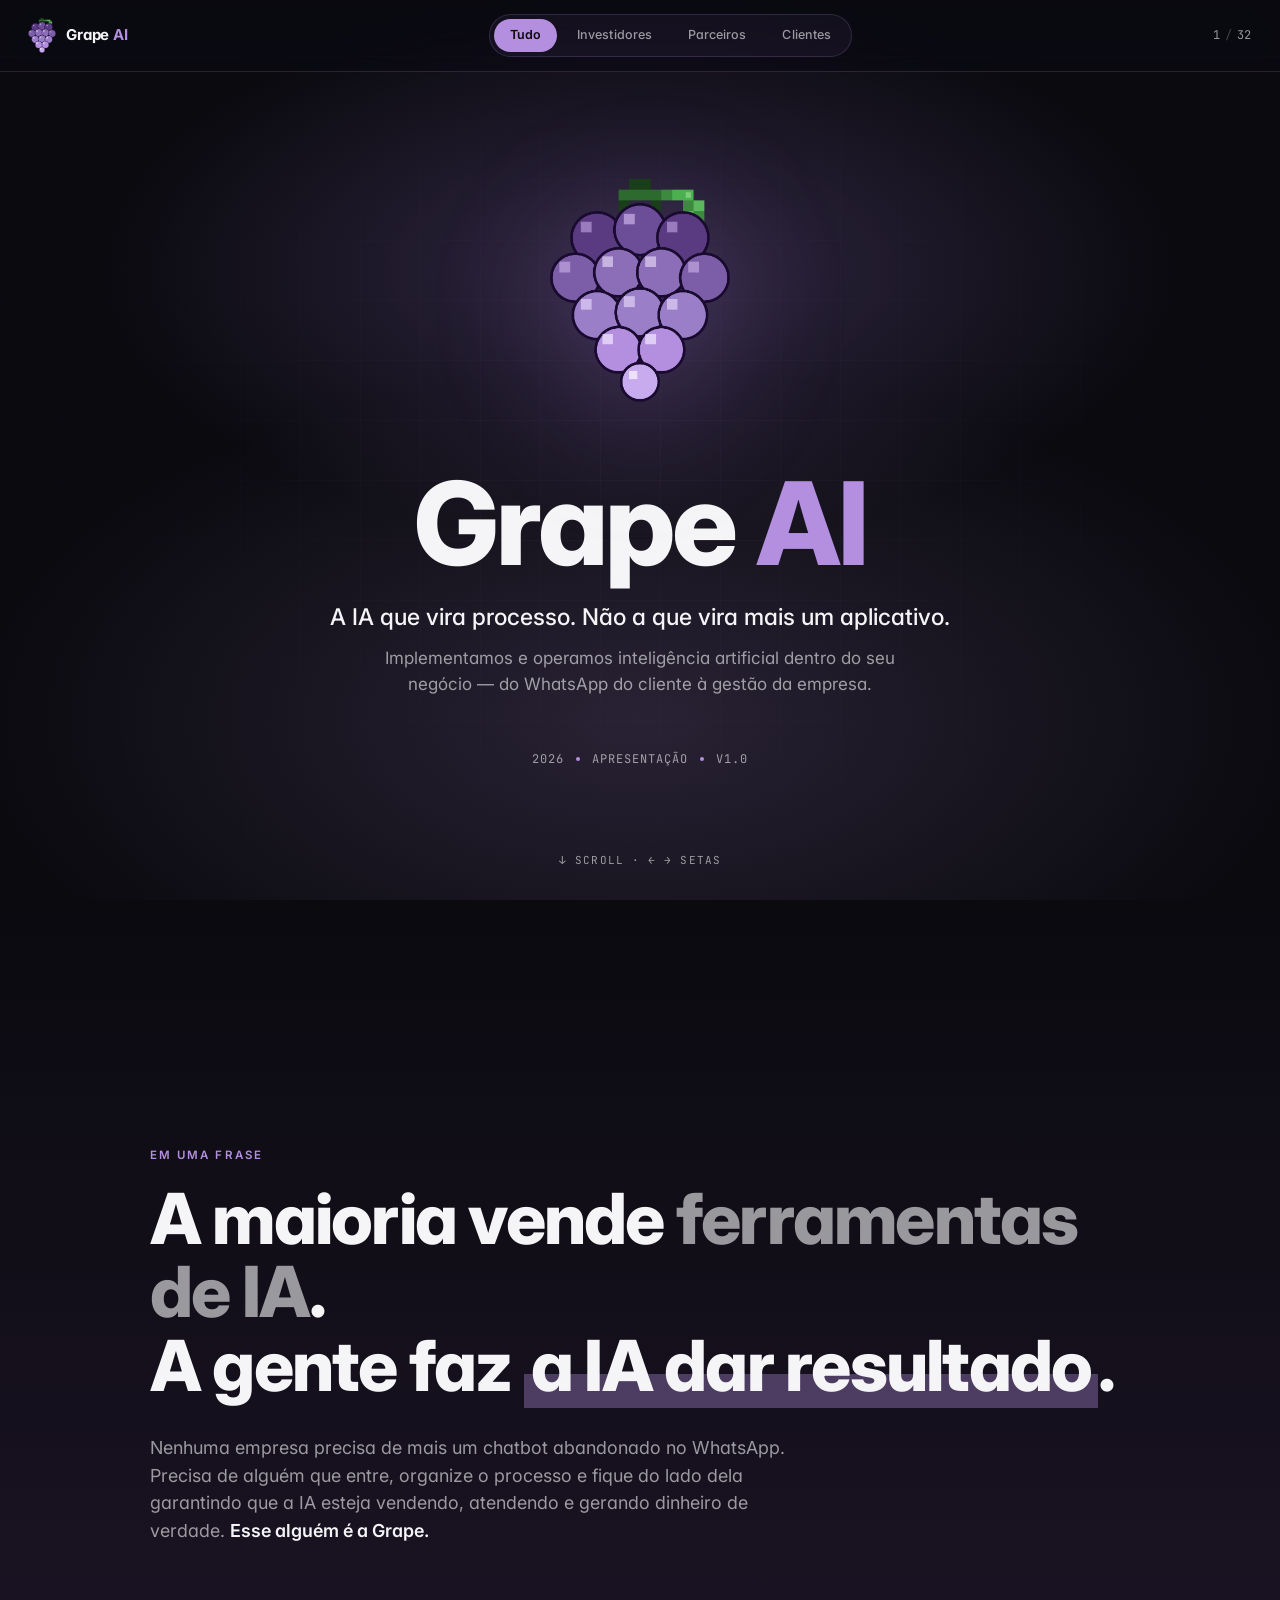
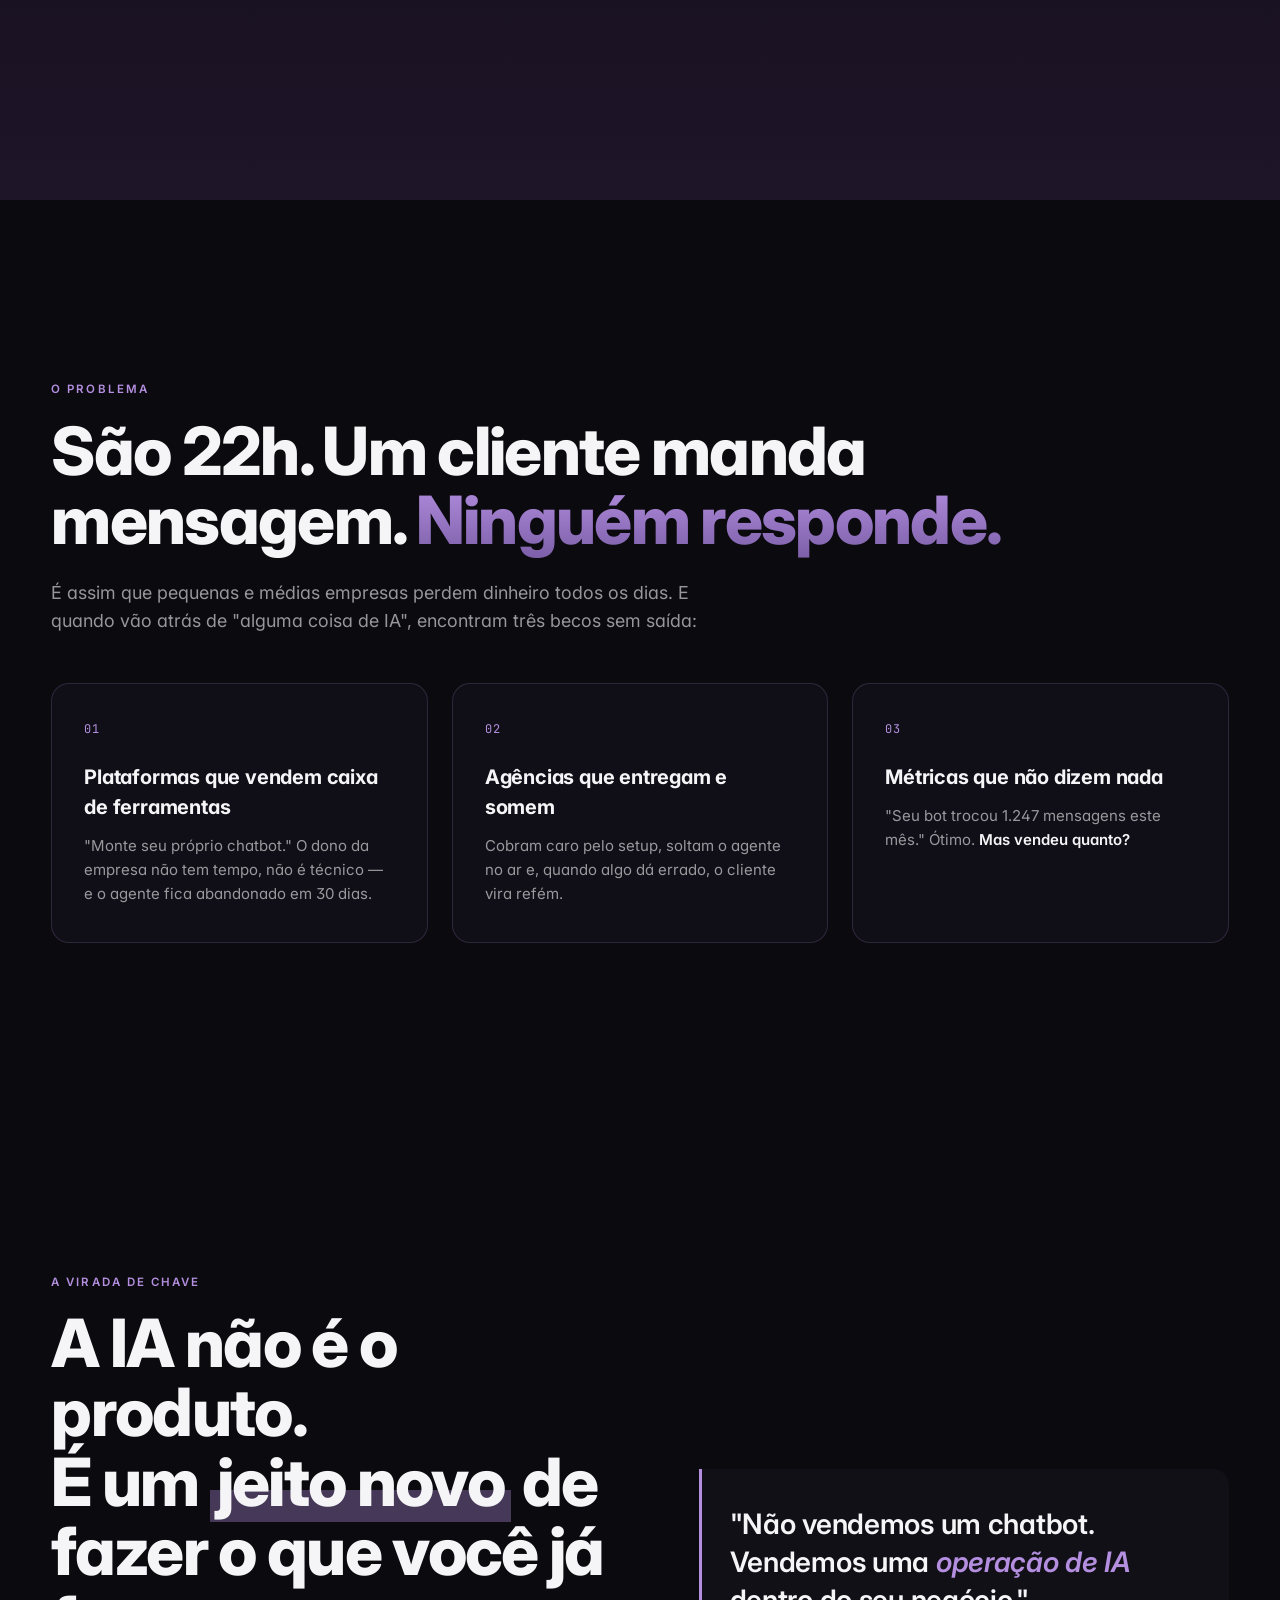
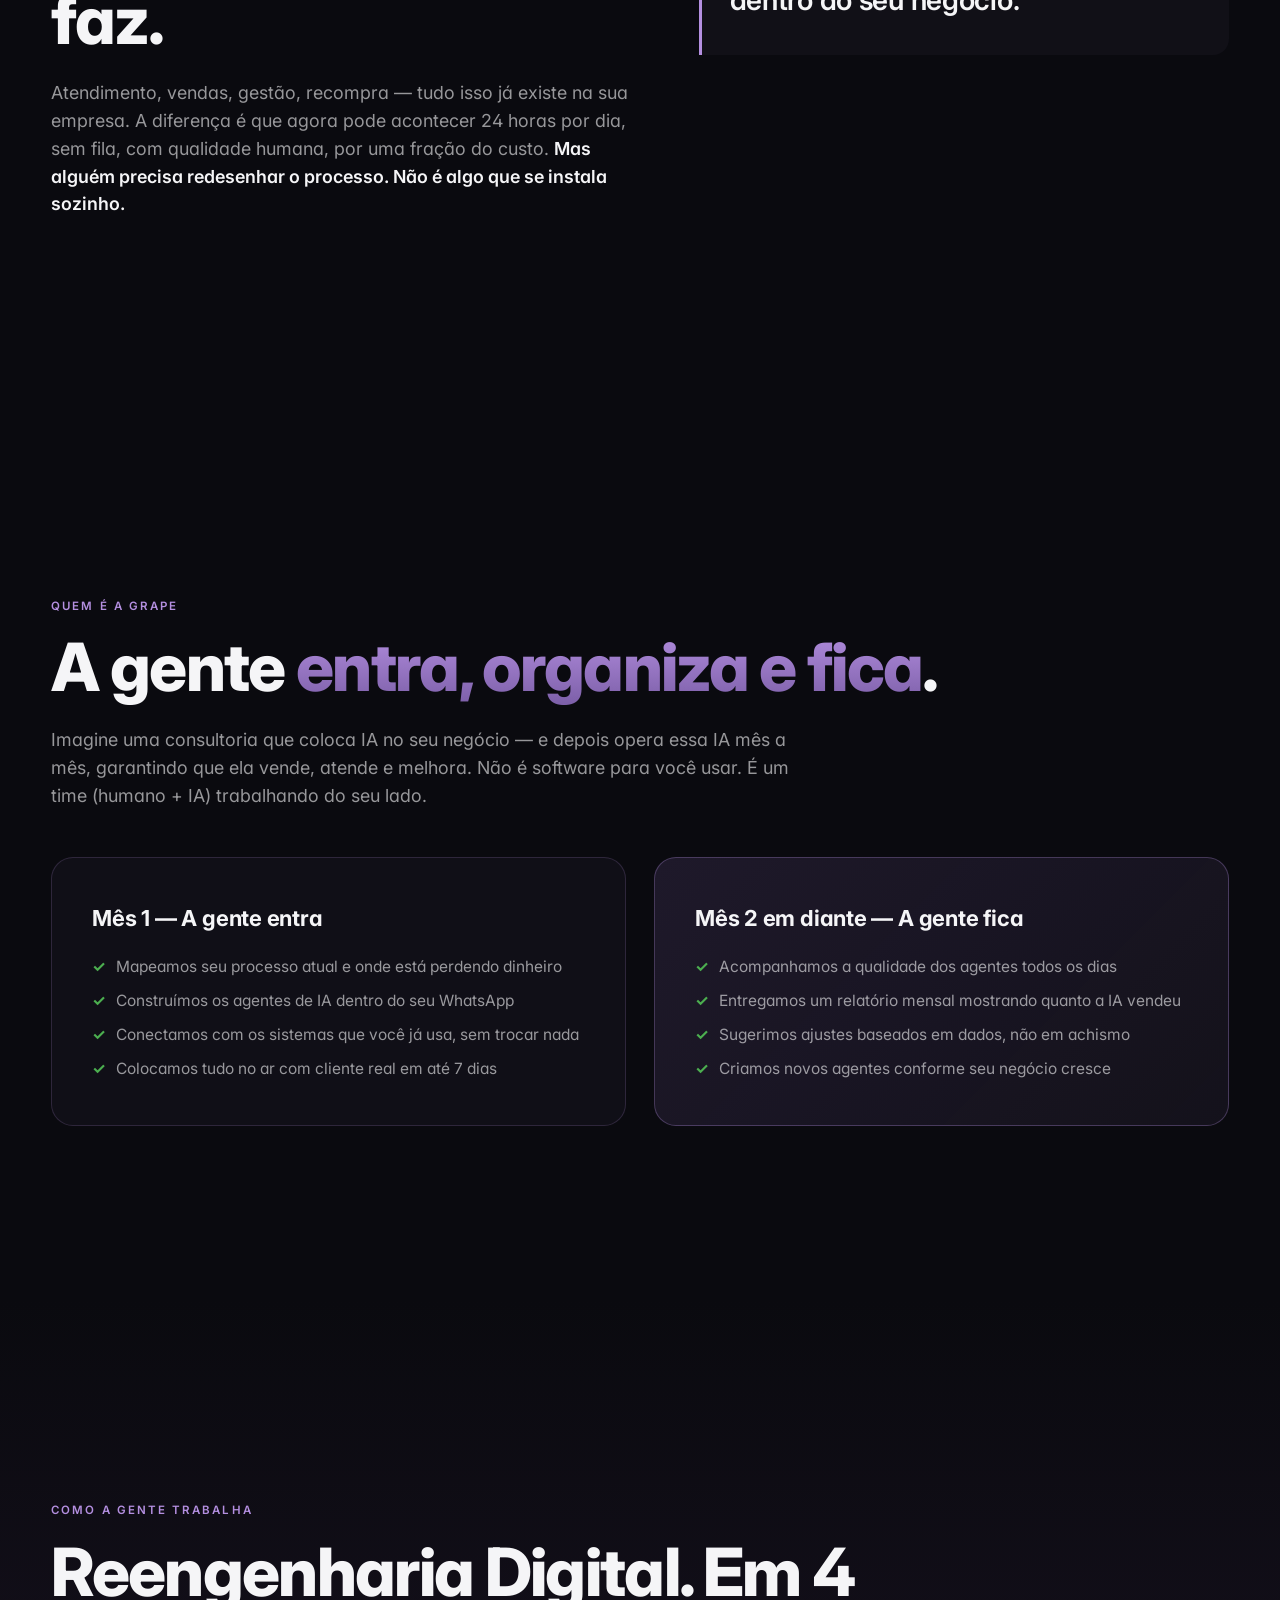
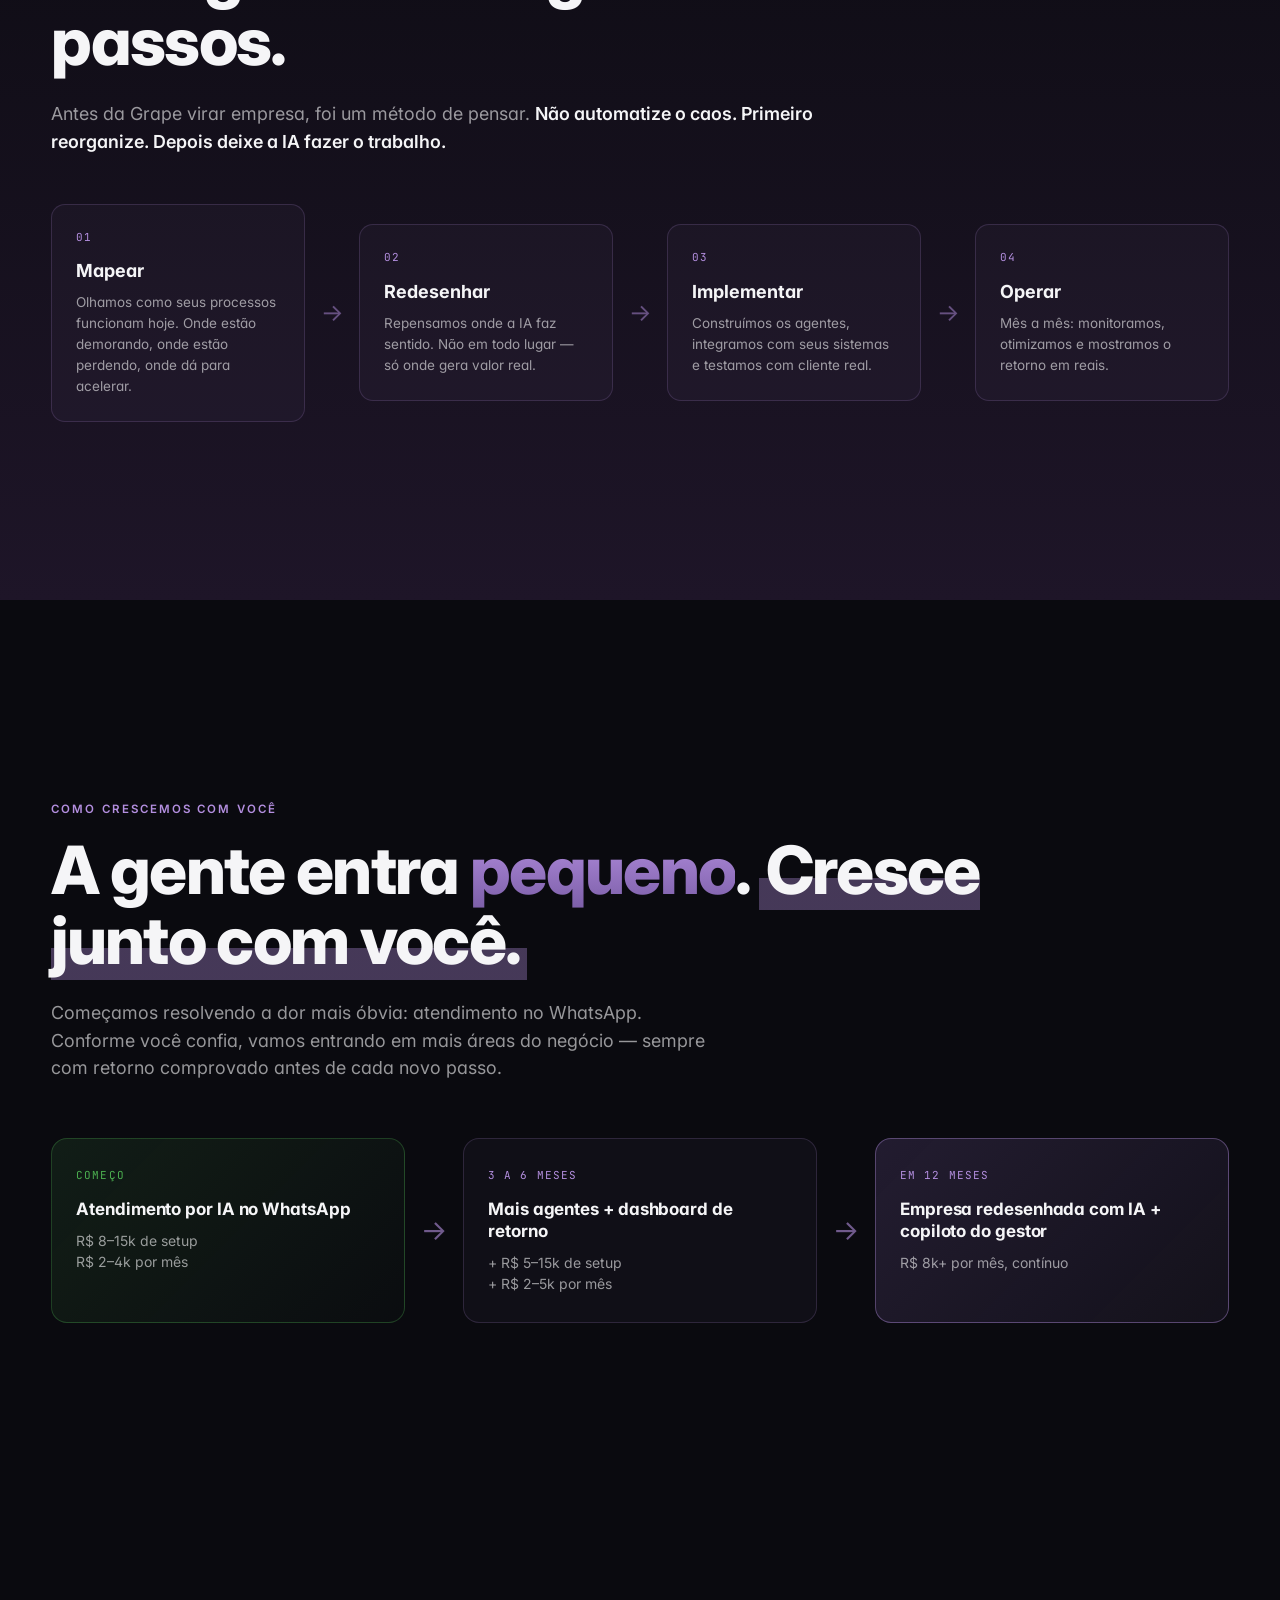
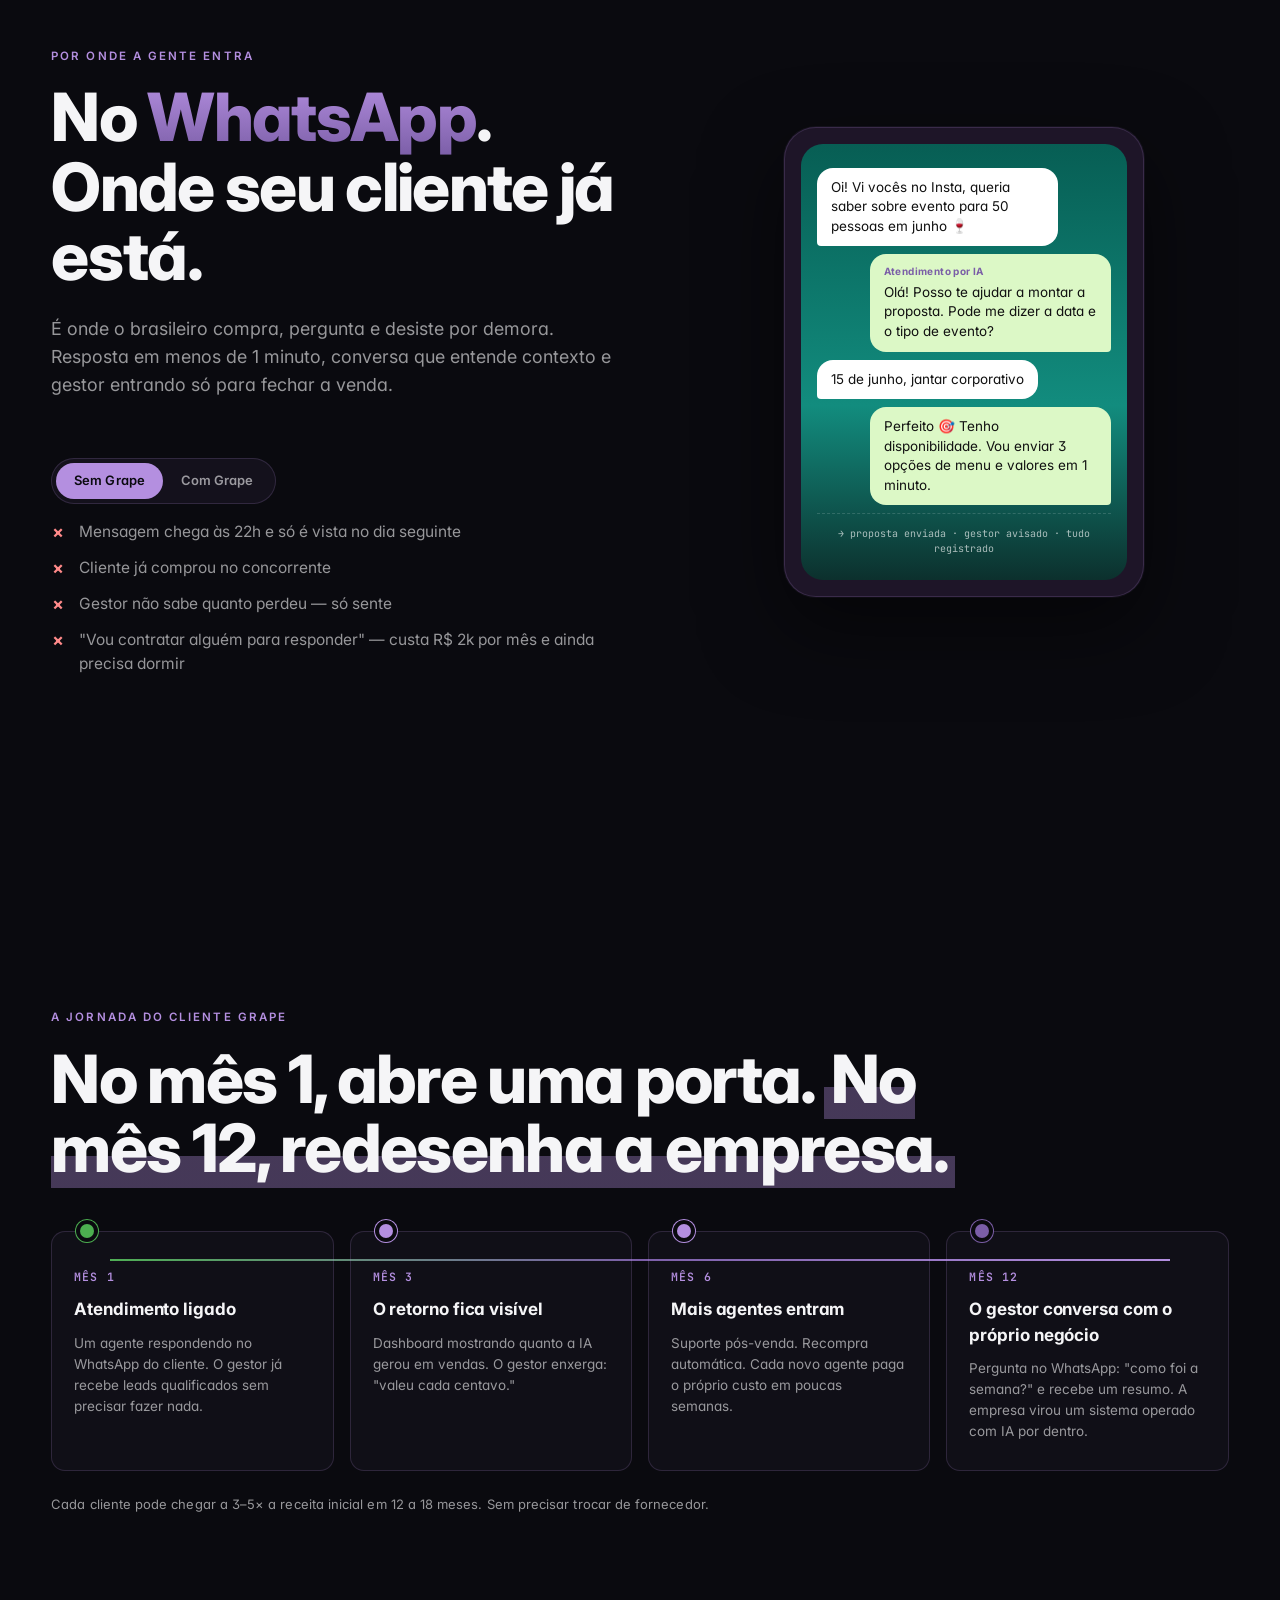
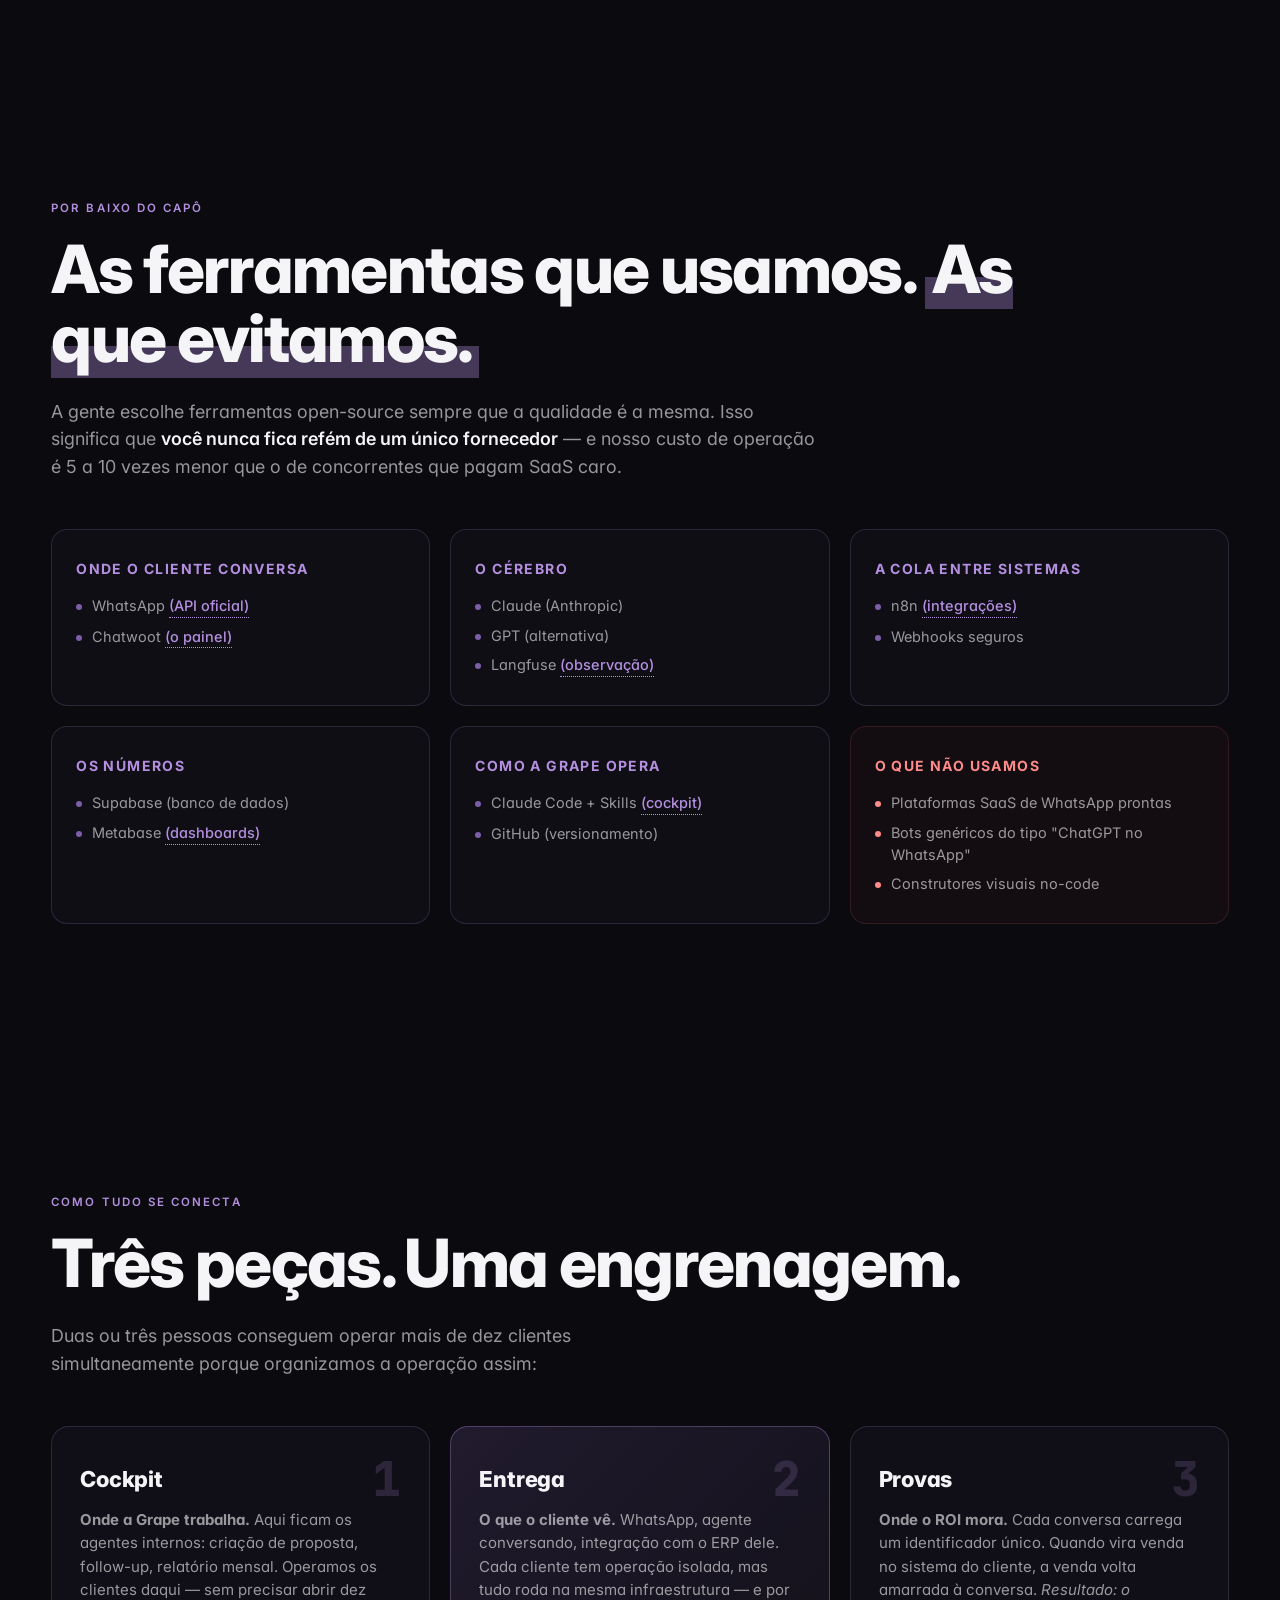
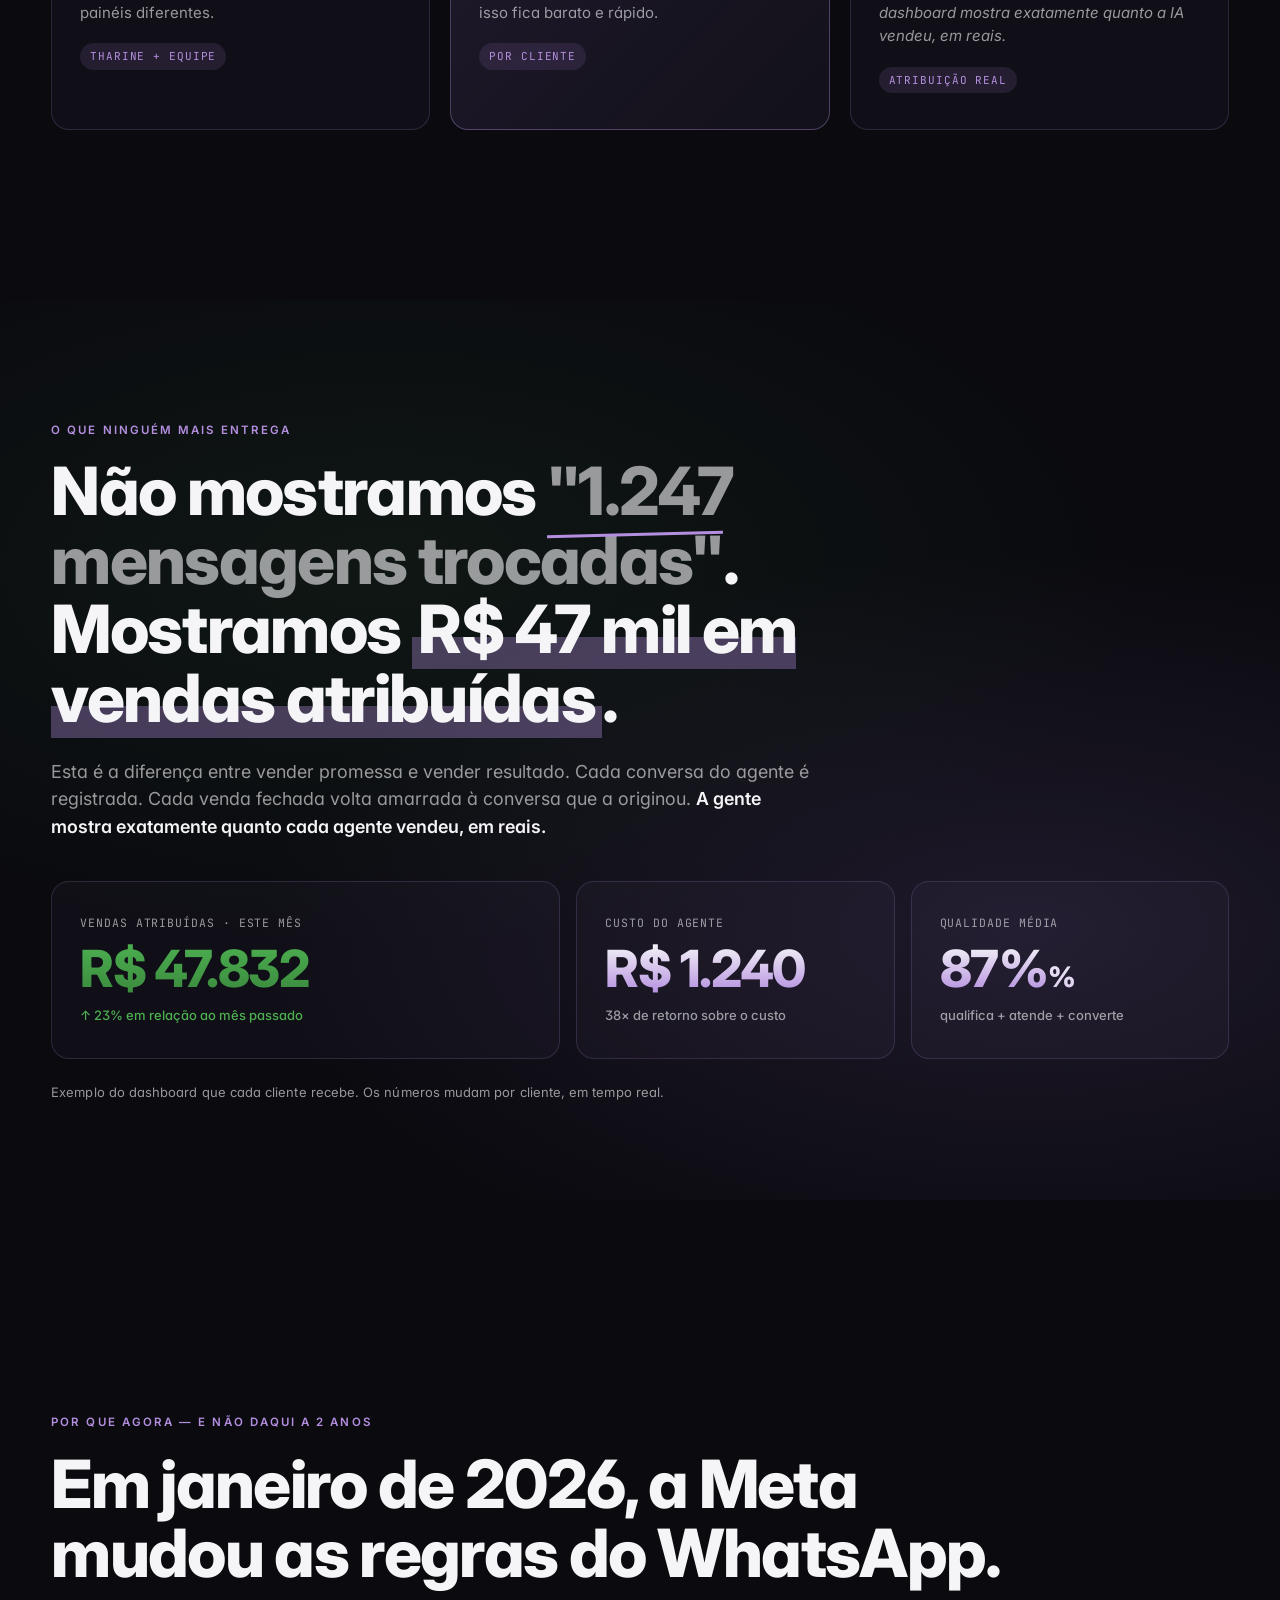
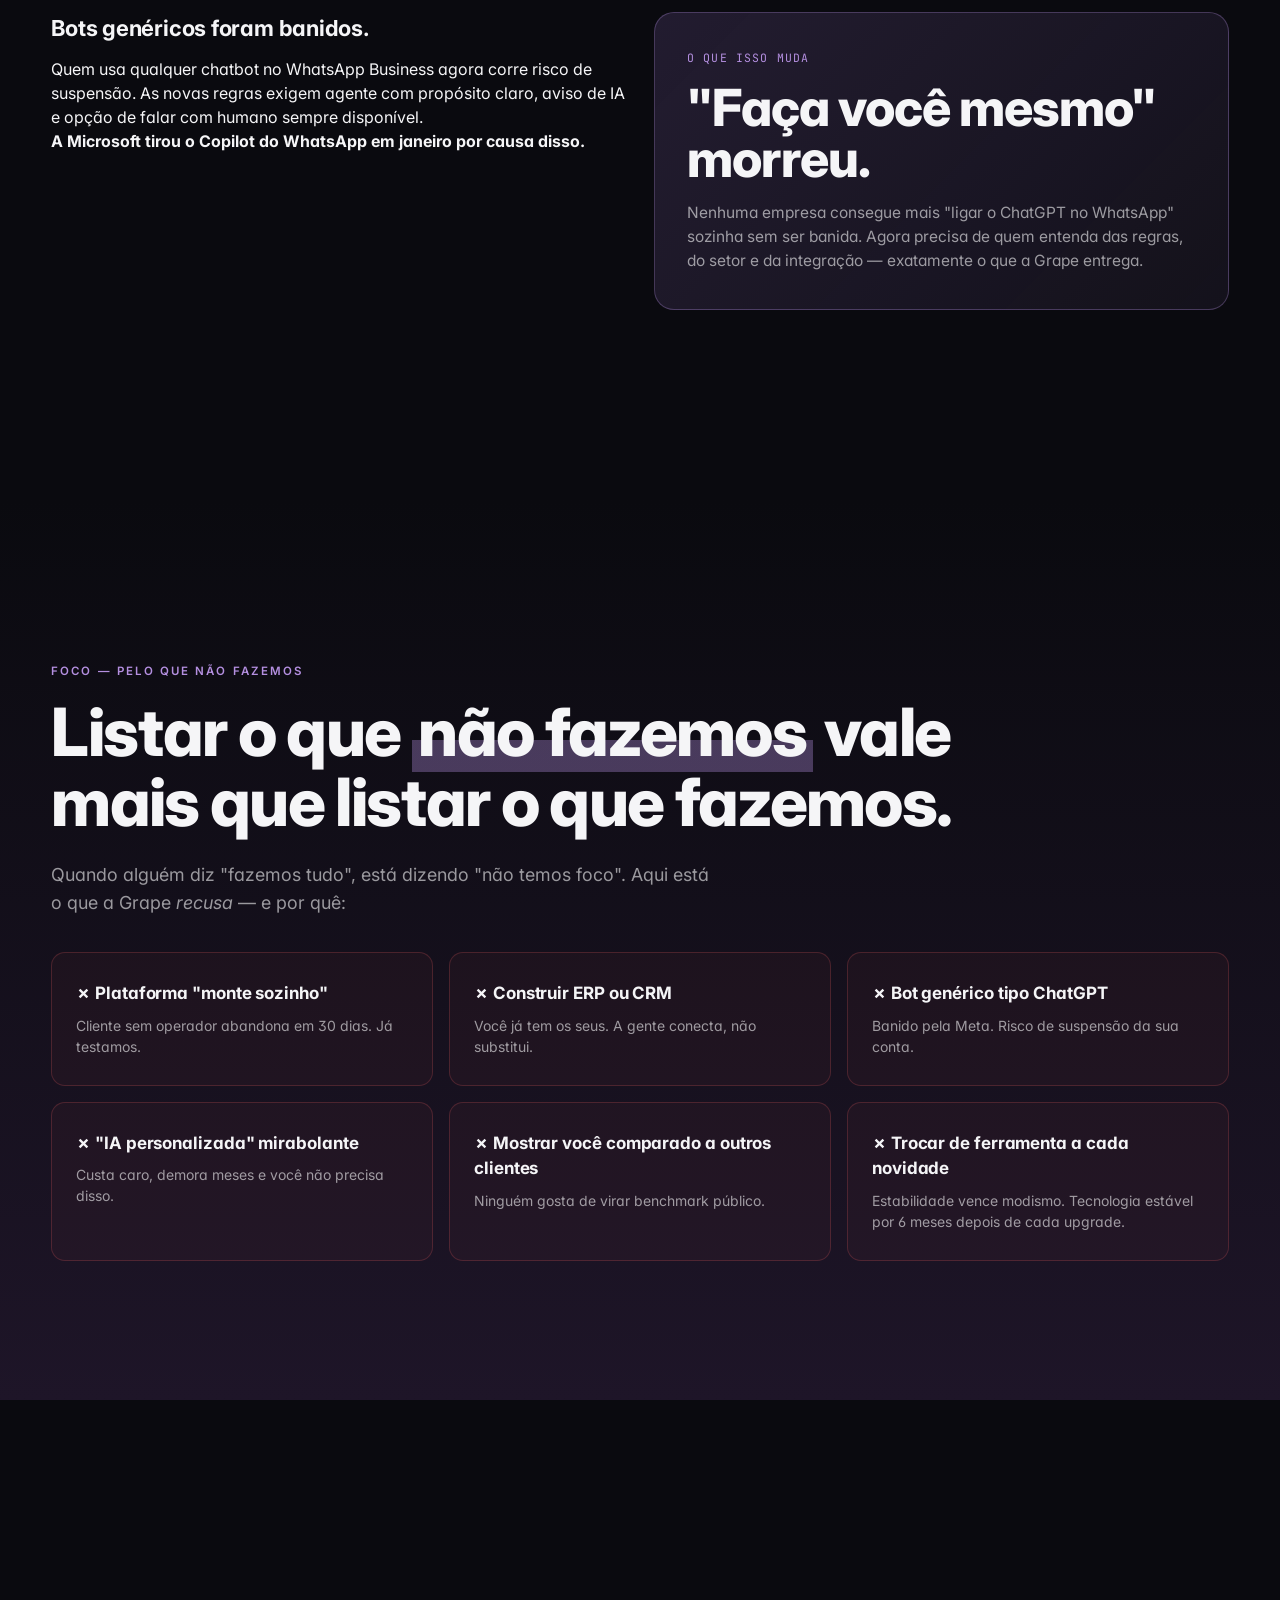
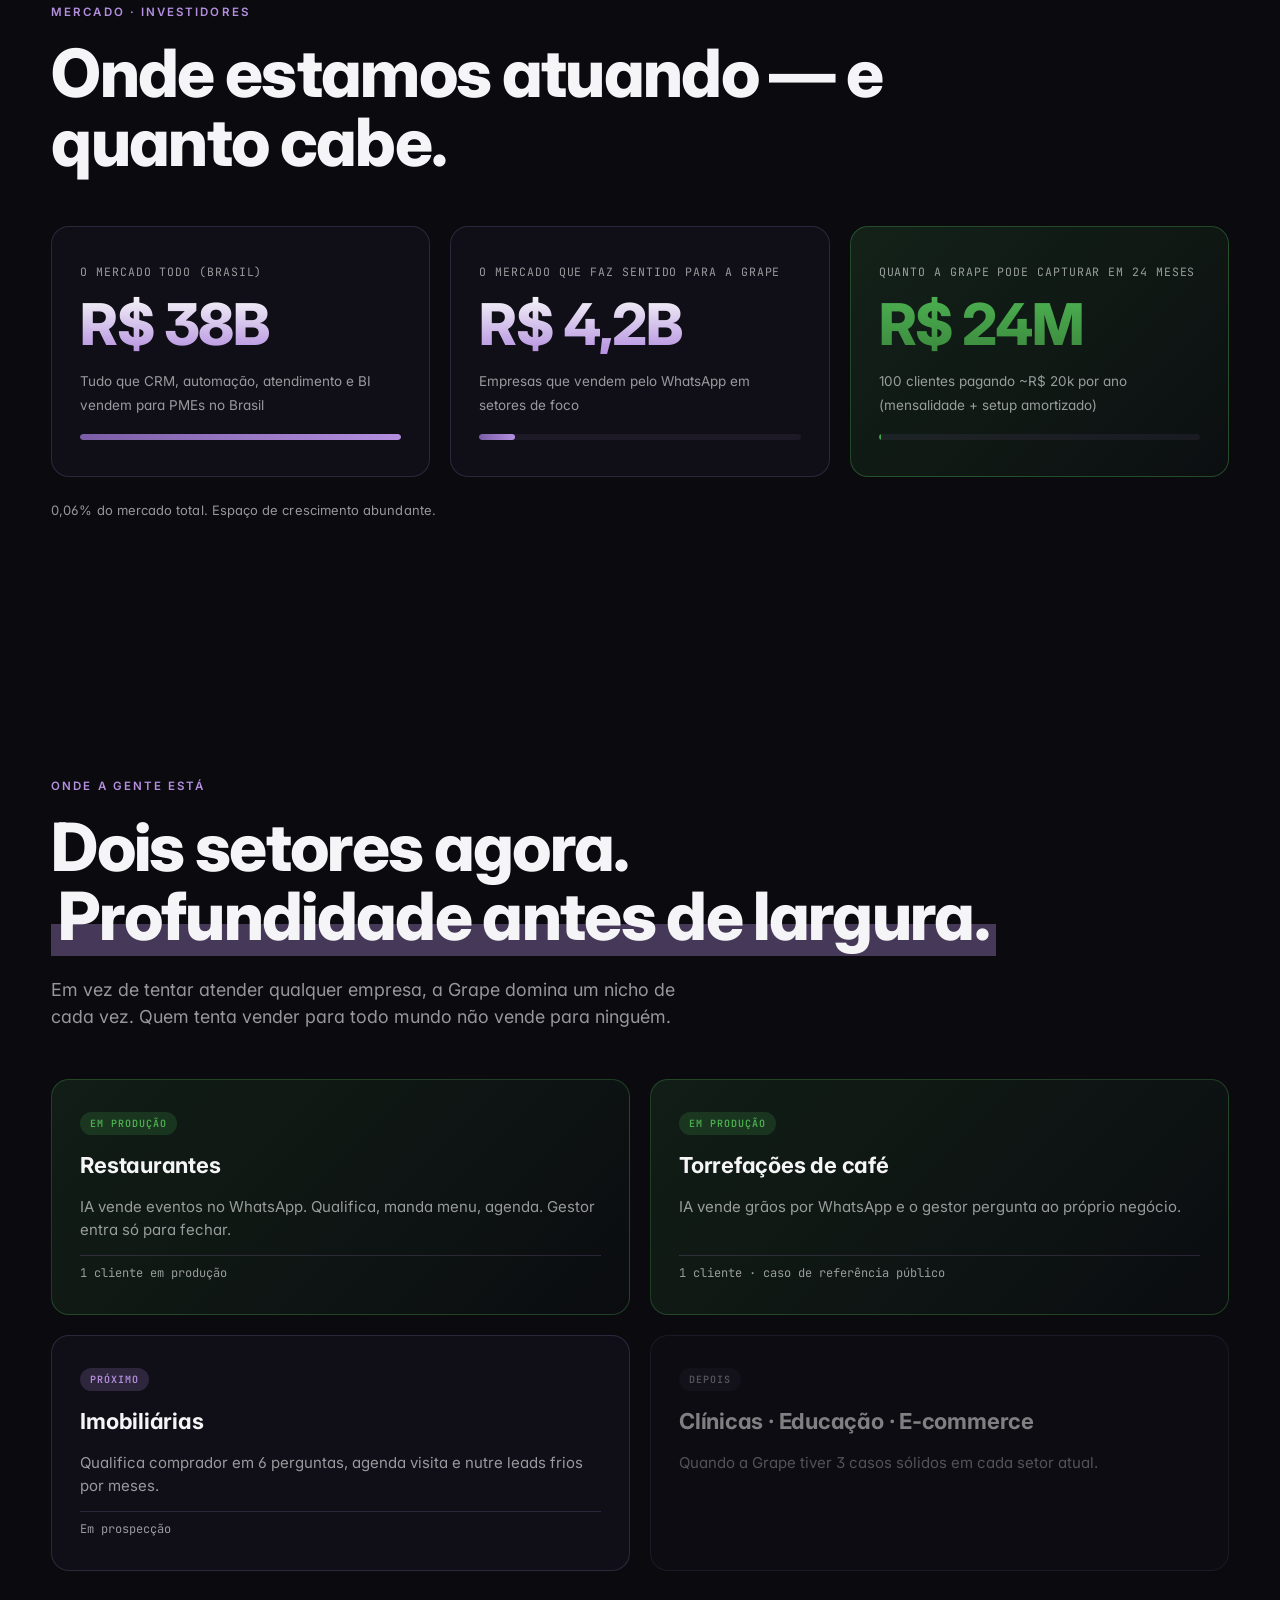
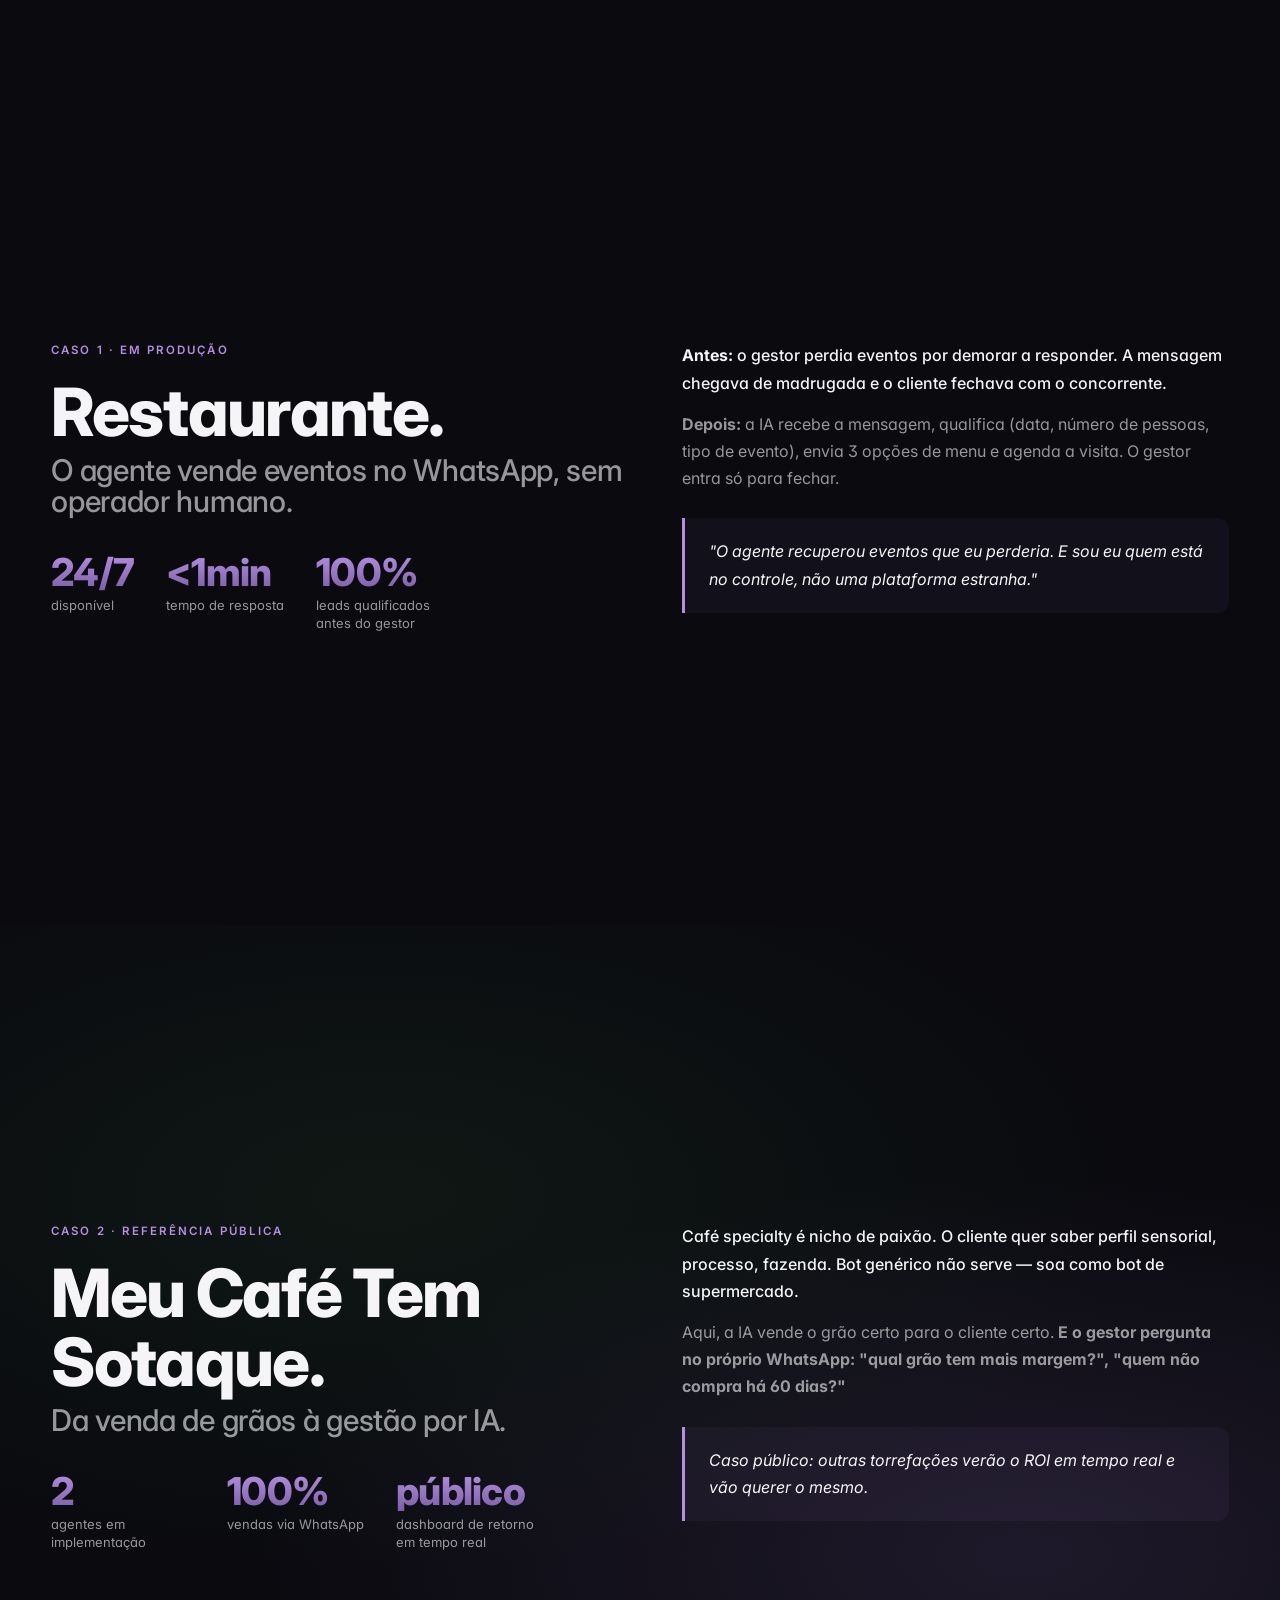
==== commit 2ea87869: "Polish Portuguese: grammar, coherence, tone consistency - Fix contractions (tá → está, sub-1 → menos" ====
--- a/deck/index.html
+++ b/deck/index.html
@@ -41,8 +41,8 @@
       <img src="assets/grape-logo.png" alt="Grape AI" class="cover-logo">
     </div>
     <h1 class="cover-title">Grape <span class="accent">AI</span></h1>
-    <p class="cover-tagline">A IA que vira processo. Não a que vira mais um app.</p>
-    <p class="cover-sub">Implementamos e operamos inteligência artificial dentro do seu negócio — do WhatsApp do cliente à gestão da sua empresa.</p>
+    <p class="cover-tagline">A IA que vira processo. Não a que vira mais um aplicativo.</p>
+    <p class="cover-sub">Implementamos e operamos inteligência artificial dentro do seu negócio — do WhatsApp do cliente à gestão da empresa.</p>
     <div class="cover-meta">
       <span>2026</span>
       <span class="dot"></span>
@@ -63,9 +63,9 @@
       A gente faz <span class="hl">a IA dar resultado</span>.
     </h2>
     <p class="lede">
-      Empresa nenhuma precisa de mais um chatbot pra esquecer no WhatsApp.
-      Precisa de alguém que entre, organize o processo e fique do lado
-      garantindo que a IA está vendendo, atendendo e gerando dinheiro de verdade.
+      Nenhuma empresa precisa de mais um chatbot abandonado no WhatsApp.
+      Precisa de alguém que entre, organize o processo e fique do lado dela
+      garantindo que a IA esteja vendendo, atendendo e gerando dinheiro de verdade.
       <strong>Esse alguém é a Grape.</strong>
     </p>
   </div>
@@ -75,18 +75,18 @@
 <section class="slide" data-audience="all" data-slide="3">
   <div class="container">
     <p class="kicker">O Problema</p>
-    <h2 class="h-display">22h da noite. Um cliente manda mensagem. <em>Ninguém responde.</em></h2>
+    <h2 class="h-display">São 22h. Um cliente manda mensagem. <em>Ninguém responde.</em></h2>
     <p class="lede">É assim que pequenas e médias empresas perdem dinheiro todos os dias. E quando vão atrás de "alguma coisa de IA", encontram três becos sem saída:</p>
     <div class="grid-3">
       <div class="card">
         <div class="card-num">01</div>
         <h3>Plataformas que vendem caixa de ferramentas</h3>
-        <p>"Monte seu próprio chatbot." O dono da empresa não tem tempo, não é técnico, e o agente fica abandonado em 30 dias.</p>
+        <p>"Monte seu próprio chatbot." O dono da empresa não tem tempo, não é técnico — e o agente fica abandonado em 30 dias.</p>
       </div>
       <div class="card">
         <div class="card-num">02</div>
         <h3>Agências que entregam e somem</h3>
-        <p>Cobram caro pelo setup, soltam o agente no ar, e quando algo dá errado o cliente vira refém.</p>
+        <p>Cobram caro pelo setup, soltam o agente no ar e, quando algo dá errado, o cliente vira refém.</p>
       </div>
       <div class="card">
         <div class="card-num">03</div>
@@ -102,8 +102,8 @@
   <div class="container split">
     <div>
       <p class="kicker">A virada de chave</p>
-      <h2 class="h-display">A IA não é o produto.<br>É o <span class="hl">jeito novo</span> de fazer o que você já faz.</h2>
-      <p class="lede">Atendimento, vendas, gestão, recompra — tudo isso já existe na sua empresa. A diferença é que agora pode ser feito 24 horas por dia, sem fila, com qualidade humana, por uma fração do custo. <strong>Mas alguém precisa redesenhar o processo. Não é plug-and-play.</strong></p>
+      <h2 class="h-display">A IA não é o produto.<br>É um <span class="hl">jeito novo</span> de fazer o que você já faz.</h2>
+      <p class="lede">Atendimento, vendas, gestão, recompra — tudo isso já existe na sua empresa. A diferença é que agora pode acontecer 24 horas por dia, sem fila, com qualidade humana, por uma fração do custo. <strong>Mas alguém precisa redesenhar o processo. Não é algo que se instala sozinho.</strong></p>
     </div>
     <div class="big-quote">
       <p>"Não vendemos um chatbot.<br>Vendemos uma <em>operação de IA</em> dentro do seu negócio."</p>
@@ -116,24 +116,24 @@
   <div class="container">
     <p class="kicker">Quem é a Grape</p>
     <h2 class="h-display">A gente <em>entra, organiza e fica</em>.</h2>
-    <p class="lede max-2col">Pense numa consultoria que coloca IA no seu negócio — e depois opera essa IA mês a mês, garantindo que ela vende, atende e melhora. Não é software pra você usar. É um time (humano + IA) trabalhando do seu lado.</p>
+    <p class="lede max-2col">Imagine uma consultoria que coloca IA no seu negócio — e depois opera essa IA mês a mês, garantindo que ela vende, atende e melhora. Não é software para você usar. É um time (humano + IA) trabalhando do seu lado.</p>
     <div class="grid-2 mt-xl">
       <div class="hero-card">
         <h3 class="card-h">Mês 1 — A gente entra</h3>
         <ul class="checklist">
-          <li>Mapeia seu processo atual e onde tá vazando dinheiro</li>
-          <li>Constrói os agentes de IA dentro do seu WhatsApp</li>
-          <li>Conecta com os sistemas que você já usa (não troca nada)</li>
-          <li>Coloca tudo no ar com cliente real em até 7 dias</li>
+          <li>Mapeamos seu processo atual e onde está perdendo dinheiro</li>
+          <li>Construímos os agentes de IA dentro do seu WhatsApp</li>
+          <li>Conectamos com os sistemas que você já usa, sem trocar nada</li>
+          <li>Colocamos tudo no ar com cliente real em até 7 dias</li>
         </ul>
       </div>
       <div class="hero-card hero-card--accent">
         <h3 class="card-h">Mês 2 em diante — A gente fica</h3>
         <ul class="checklist">
-          <li>Acompanha a qualidade dos agentes todo dia</li>
-          <li>Te entrega um relatório por mês mostrando quanto vendeu</li>
-          <li>Sugere ajustes baseados em dados (não em achismo)</li>
-          <li>Cria novos agentes conforme seu negócio cresce</li>
+          <li>Acompanhamos a qualidade dos agentes todos os dias</li>
+          <li>Entregamos um relatório mensal mostrando quanto a IA vendeu</li>
+          <li>Sugerimos ajustes baseados em dados, não em achismo</li>
+          <li>Criamos novos agentes conforme seu negócio cresce</li>
         </ul>
       </div>
     </div>
@@ -145,15 +145,15 @@
   <div class="container">
     <p class="kicker">Como a gente trabalha</p>
     <h2 class="h-display">Reengenharia Digital. Em 4 passos.</h2>
-    <p class="lede max-2col">Antes da Grape virar empresa, foi um método de pensar. <strong>Não automatize o caos — primeiro reorganize. Depois deixe a IA fazer o trabalho.</strong></p>
+    <p class="lede max-2col">Antes da Grape virar empresa, foi um método de pensar. <strong>Não automatize o caos. Primeiro reorganize. Depois deixe a IA fazer o trabalho.</strong></p>
     <div class="method-flow">
-      <div class="method-step"><span>01</span><strong>Mapear</strong><p>Olhamos seus processos hoje. Onde tá demorando, onde tá perdendo, onde dá pra acelerar.</p></div>
+      <div class="method-step"><span>01</span><strong>Mapear</strong><p>Olhamos como seus processos funcionam hoje. Onde estão demorando, onde estão perdendo, onde dá para acelerar.</p></div>
       <div class="method-arrow">→</div>
-      <div class="method-step"><span>02</span><strong>Redesenhar</strong><p>Repensamos onde a IA faz sentido (não em todo lugar — só onde gera valor real).</p></div>
+      <div class="method-step"><span>02</span><strong>Redesenhar</strong><p>Repensamos onde a IA faz sentido. Não em todo lugar — só onde gera valor real.</p></div>
       <div class="method-arrow">→</div>
-      <div class="method-step"><span>03</span><strong>Implementar</strong><p>Construímos os agentes, integramos com seus sistemas, testamos com cliente real.</p></div>
+      <div class="method-step"><span>03</span><strong>Implementar</strong><p>Construímos os agentes, integramos com seus sistemas e testamos com cliente real.</p></div>
       <div class="method-arrow">→</div>
-      <div class="method-step"><span>04</span><strong>Operar</strong><p>Mês a mês: monitoramos, otimizamos, mostramos o retorno em reais.</p></div>
+      <div class="method-step"><span>04</span><strong>Operar</strong><p>Mês a mês: monitoramos, otimizamos e mostramos o retorno em reais.</p></div>
     </div>
   </div>
 </section>
@@ -162,25 +162,25 @@
 <section class="slide slide--dark" data-audience="all" data-slide="7">
   <div class="container">
     <p class="kicker">Como crescemos com você</p>
-    <h2 class="h-display">A gente entra <em>pequeno</em>. <span class="hl">Cresce com você.</span></h2>
-    <p class="lede">Começamos resolvendo a dor mais óbvia (atendimento no WhatsApp). Conforme você confia, a gente vai entrando em mais áreas do negócio — sempre com ROI provado antes de cada passo.</p>
+    <h2 class="h-display">A gente entra <em>pequeno</em>. <span class="hl">Cresce junto com você.</span></h2>
+    <p class="lede">Começamos resolvendo a dor mais óbvia: atendimento no WhatsApp. Conforme você confia, vamos entrando em mais áreas do negócio — sempre com retorno comprovado antes de cada novo passo.</p>
     <div class="le-flow">
       <div class="le-stage le-stage--in">
         <div class="le-num">Começo</div>
         <h3>Atendimento por IA no WhatsApp</h3>
-        <p>R$ 8–15k setup<br>R$ 2–4k/mês</p>
+        <p>R$ 8–15k de setup<br>R$ 2–4k por mês</p>
       </div>
       <div class="le-arrow">→</div>
       <div class="le-stage">
         <div class="le-num">3 a 6 meses</div>
         <h3>Mais agentes + dashboard de retorno</h3>
-        <p>+ R$ 5–15k setup<br>+ R$ 2–5k/mês</p>
+        <p>+ R$ 5–15k de setup<br>+ R$ 2–5k por mês</p>
       </div>
       <div class="le-arrow">→</div>
       <div class="le-stage le-stage--out">
         <div class="le-num">Em 12 meses</div>
         <h3>Empresa redesenhada com IA + copiloto do gestor</h3>
-        <p>R$ 8k+/mês contínuo</p>
+        <p>R$ 8k+ por mês, contínuo</p>
       </div>
     </div>
   </div>
@@ -192,27 +192,27 @@
     <div>
       <p class="kicker">Por onde a gente entra</p>
       <h2 class="h-display">No <em>WhatsApp</em>. Onde seu cliente já está.</h2>
-      <p class="lede">É onde o brasileiro compra, pergunta e desiste por demora. Sub-1 minuto de resposta, conversa que entende contexto, e gestor entrando só pra fechar venda.</p>
+      <p class="lede">É onde o brasileiro compra, pergunta e desiste por demora. Resposta em menos de 1 minuto, conversa que entende contexto e gestor entrando só para fechar a venda.</p>
       <div class="ba-toggle" role="tablist" aria-label="Antes e depois">
         <button class="ba-btn ba-btn--active" data-ba="before" role="tab">Sem Grape</button>
         <button class="ba-btn" data-ba="after" role="tab">Com Grape</button>
       </div>
       <ul class="ba-list ba-list--before" data-ba-content="before">
-        <li>Mensagem chega 22h, é vista no dia seguinte</li>
+        <li>Mensagem chega às 22h e só é vista no dia seguinte</li>
         <li>Cliente já comprou no concorrente</li>
         <li>Gestor não sabe quanto perdeu — só sente</li>
-        <li>"Vou contratar uma pessoa pra responder"… que custa R$ 2k/mês e dorme</li>
+        <li>"Vou contratar alguém para responder" — custa R$ 2k por mês e ainda precisa dormir</li>
       </ul>
       <ul class="ba-list" data-ba-content="after" hidden>
-        <li>Resposta &lt; 60 segundos, qualquer hora</li>
-        <li>Conversa qualifica e já manda proposta</li>
-        <li>Gestor recebe lead pronto pra fechar</li>
+        <li>Resposta em menos de 60 segundos, a qualquer hora</li>
+        <li>A conversa qualifica o cliente e já envia a proposta</li>
+        <li>Gestor recebe o lead pronto para fechar</li>
         <li>Dashboard mostra exatamente quanto a IA vendeu</li>
       </ul>
     </div>
     <div class="phone-mockup">
       <div class="phone-screen">
-        <div class="msg msg--in">Oi! Vi vocês no Insta, queria saber sobre evento pra 50 pessoas em junho 🍷</div>
+        <div class="msg msg--in">Oi! Vi vocês no Insta, queria saber sobre evento para 50 pessoas em junho 🍷</div>
         <div class="msg msg--ai"><span class="ai-tag">Atendimento por IA</span>Olá! Posso te ajudar a montar a proposta. Pode me dizer a data e o tipo de evento?</div>
         <div class="msg msg--in">15 de junho, jantar corporativo</div>
         <div class="msg msg--ai">Perfeito 🎯 Tenho disponibilidade. Vou enviar 3 opções de menu e valores em 1 minuto.</div>
@@ -226,30 +226,30 @@
 <section class="slide slide--deep" data-audience="all" data-slide="9">
   <div class="container">
     <p class="kicker">A jornada do cliente Grape</p>
-    <h2 class="h-display">Mês 1 abre uma porta. <span class="hl">Mês 12 redesenhou a empresa.</span></h2>
+    <h2 class="h-display">No mês 1, abre uma porta. <span class="hl">No mês 12, redesenha a empresa.</span></h2>
     <div class="timeline">
       <div class="tl-step tl-step--m1">
         <div class="tl-num">Mês 1</div>
         <h4>Atendimento ligado</h4>
-        <p>1 agente respondendo no WhatsApp do cliente. Gestor já recebe leads qualificados sem fazer nada.</p>
+        <p>Um agente respondendo no WhatsApp do cliente. O gestor já recebe leads qualificados sem precisar fazer nada.</p>
       </div>
       <div class="tl-step tl-step--m3">
         <div class="tl-num">Mês 3</div>
-        <h4>ROI fica visível</h4>
-        <p>Dashboard mostrando quanto a IA gerou em vendas. Gestor enxerga: "ah, valeu cada centavo."</p>
+        <h4>O retorno fica visível</h4>
+        <p>Dashboard mostrando quanto a IA gerou em vendas. O gestor enxerga: "valeu cada centavo."</p>
       </div>
       <div class="tl-step tl-step--m6">
         <div class="tl-num">Mês 6</div>
         <h4>Mais agentes entram</h4>
-        <p>Suporte pós-venda. Recompra automática. Cada novo agente paga o próprio custo em semanas.</p>
+        <p>Suporte pós-venda. Recompra automática. Cada novo agente paga o próprio custo em poucas semanas.</p>
       </div>
       <div class="tl-step tl-step--m12">
         <div class="tl-num">Mês 12</div>
         <h4>O gestor conversa com o próprio negócio</h4>
-        <p>Pergunta no WhatsApp: "como foi a semana?" Recebe resumo. A empresa virou um sistema com IA por dentro.</p>
-      </div>
-    </div>
-    <p class="footnote">Cada cliente vira potencialmente 3–5× a receita inicial em 12–18 meses. Sem precisar trocar de fornecedor.</p>
+        <p>Pergunta no WhatsApp: "como foi a semana?" e recebe um resumo. A empresa virou um sistema operado com IA por dentro.</p>
+      </div>
+    </div>
+    <p class="footnote">Cada cliente pode chegar a 3–5× a receita inicial em 12 a 18 meses. Sem precisar trocar de fornecedor.</p>
   </div>
 </section>
 
@@ -258,31 +258,31 @@
   <div class="container">
     <p class="kicker">Por baixo do capô</p>
     <h2 class="h-display">As ferramentas que usamos. <span class="hl">As que evitamos.</span></h2>
-    <p class="lede max-2col">A gente escolhe ferramentas open-source quando a qualidade é a mesma. Isso significa: <strong>você nunca fica refém de um fornecedor</strong>. E nosso custo de operação é 5–10× menor que concorrentes que pagam SaaS caro.</p>
+    <p class="lede max-2col">A gente escolhe ferramentas open-source sempre que a qualidade é a mesma. Isso significa que <strong>você nunca fica refém de um único fornecedor</strong> — e nosso custo de operação é 5 a 10 vezes menor que o de concorrentes que pagam SaaS caro.</p>
     <div class="stack-grid">
       <div class="stack-cat">
         <h4>Onde o cliente conversa</h4>
-        <ul><li>WhatsApp <span class="tooltip" data-tip="API oficial da Meta. Único jeito legal de operar agentes em escala.">(API oficial)</span></li><li>Chatwoot <span class="tooltip" data-tip="Plataforma open-source onde a Grape gerencia conversas e CRM dos clientes.">(o painel)</span></li></ul>
+        <ul><li>WhatsApp <span class="tooltip" data-tip="API oficial da Meta. Único caminho legal para operar agentes em escala.">(API oficial)</span></li><li>Chatwoot <span class="tooltip" data-tip="Plataforma open-source onde a Grape gerencia conversas e CRM dos clientes.">(o painel)</span></li></ul>
       </div>
       <div class="stack-cat">
         <h4>O cérebro</h4>
-        <ul><li>Claude (Anthropic)</li><li>GPT (fallback)</li><li>Langfuse <span class="tooltip" data-tip="Sistema que registra cada conversa do agente — pra gente conseguir provar ROI e otimizar.">(observação)</span></li></ul>
+        <ul><li>Claude (Anthropic)</li><li>GPT (alternativa)</li><li>Langfuse <span class="tooltip" data-tip="Sistema que registra cada conversa do agente — para conseguirmos provar o ROI e otimizar.">(observação)</span></li></ul>
       </div>
       <div class="stack-cat">
         <h4>A cola entre sistemas</h4>
-        <ul><li>n8n <span class="tooltip" data-tip="Plataforma open-source que conecta o agente aos sistemas que o cliente já usa (ERP, CRM, agenda).">(integrações)</span></li><li>Webhooks seguros</li></ul>
+        <ul><li>n8n <span class="tooltip" data-tip="Plataforma open-source que conecta o agente aos sistemas que o cliente já usa: ERP, CRM, agenda.">(integrações)</span></li><li>Webhooks seguros</li></ul>
       </div>
       <div class="stack-cat">
         <h4>Os números</h4>
-        <ul><li>Supabase (banco de dados)</li><li>Metabase <span class="tooltip" data-tip="Ferramenta que transforma dados em dashboards bonitos pro cliente.">(dashboards)</span></li></ul>
+        <ul><li>Supabase (banco de dados)</li><li>Metabase <span class="tooltip" data-tip="Ferramenta que transforma dados em dashboards apresentáveis para o cliente.">(dashboards)</span></li></ul>
       </div>
       <div class="stack-cat">
         <h4>Como a Grape opera</h4>
-        <ul><li>Claude Code + Skills <span class="tooltip" data-tip="O cockpit interno: onde Tharine e equipe operam tudo via IA.">(cockpit)</span></li><li>GitHub (versionamento)</li></ul>
+        <ul><li>Claude Code + Skills <span class="tooltip" data-tip="O cockpit interno: onde a Tharine e a equipe operam tudo via IA.">(cockpit)</span></li><li>GitHub (versionamento)</li></ul>
       </div>
       <div class="stack-cat stack-cat--anti">
         <h4>O que não usamos</h4>
-        <ul><li>Plataformas SaaS de WhatsApp prontas</li><li>Bot genérico tipo "ChatGPT no WhatsApp"</li><li>Construtores visuais no-code</li></ul>
+        <ul><li>Plataformas SaaS de WhatsApp prontas</li><li>Bots genéricos do tipo "ChatGPT no WhatsApp"</li><li>Construtores visuais no-code</li></ul>
       </div>
     </div>
   </div>
@@ -293,24 +293,24 @@
   <div class="container">
     <p class="kicker">Como tudo se conecta</p>
     <h2 class="h-display">Três peças. Uma engrenagem.</h2>
-    <p class="lede">2 ou 3 pessoas conseguem operar 10+ clientes ao mesmo tempo porque organizamos a operação assim:</p>
+    <p class="lede">Duas ou três pessoas conseguem operar mais de dez clientes simultaneamente porque organizamos a operação assim:</p>
     <div class="planes">
       <div class="plane">
         <div class="plane-num">1</div>
         <h3>Cockpit</h3>
-        <p><strong>Onde a Grape trabalha.</strong> Aqui ficam nossos agentes internos: criação de proposta, follow-up, relatório mensal. A gente opera os clientes daqui — não precisa abrir 10 painéis diferentes.</p>
+        <p><strong>Onde a Grape trabalha.</strong> Aqui ficam os agentes internos: criação de proposta, follow-up, relatório mensal. Operamos os clientes daqui — sem precisar abrir dez painéis diferentes.</p>
         <span class="plane-tag">Tharine + equipe</span>
       </div>
       <div class="plane plane--mid">
         <div class="plane-num">2</div>
         <h3>Entrega</h3>
-        <p><strong>O que o cliente vê.</strong> WhatsApp, agente conversando, integração com o ERP dele. Cada cliente tem sua operação isolada, mas roda na mesma infraestrutura — por isso fica barato e rápido.</p>
+        <p><strong>O que o cliente vê.</strong> WhatsApp, agente conversando, integração com o ERP dele. Cada cliente tem operação isolada, mas tudo roda na mesma infraestrutura — e por isso fica barato e rápido.</p>
         <span class="plane-tag">Por cliente</span>
       </div>
       <div class="plane">
         <div class="plane-num">3</div>
         <h3>Provas</h3>
-        <p><strong>Onde o ROI mora.</strong> Cada conversa carrega um identificador. Quando vira venda no sistema do cliente, a venda volta ligada à conversa. <em>Resultado: dashboard mostra quanto a IA vendeu, em reais.</em></p>
+        <p><strong>Onde o ROI mora.</strong> Cada conversa carrega um identificador único. Quando vira venda no sistema do cliente, a venda volta amarrada à conversa. <em>Resultado: o dashboard mostra exatamente quanto a IA vendeu, em reais.</em></p>
         <span class="plane-tag">Atribuição real</span>
       </div>
     </div>
@@ -320,19 +320,19 @@
 <!-- SLIDE 12: O MOAT — ROI -->
 <section class="slide slide--moat" data-audience="all" data-slide="12">
   <div class="container">
-    <p class="kicker">Nossa vantagem injusta</p>
+    <p class="kicker">O que ninguém mais entrega</p>
     <h2 class="h-display">Não mostramos <span class="strike">"1.247 mensagens trocadas"</span>.<br>Mostramos <span class="hl">R$ 47 mil em vendas atribuídas</span>.</h2>
-    <p class="lede max-2col">Esta é a diferença entre vender uma promessa e vender um resultado. Cada conversa que o agente tem é registrada. Cada venda que sai é amarrada à conversa que gerou. <strong>A gente pode mostrar exatamente quanto cada agente vendeu, no real.</strong></p>
+    <p class="lede max-2col">Esta é a diferença entre vender promessa e vender resultado. Cada conversa do agente é registrada. Cada venda fechada volta amarrada à conversa que a originou. <strong>A gente mostra exatamente quanto cada agente vendeu, em reais.</strong></p>
     <div class="roi-mockup">
       <div class="roi-card">
         <span class="roi-label">Vendas atribuídas · este mês</span>
         <span class="roi-big" data-counter="47832" data-prefix="R$ ">R$ 47.832</span>
-        <span class="roi-trend">↑ 23% vs mês passado</span>
+        <span class="roi-trend">↑ 23% em relação ao mês passado</span>
       </div>
       <div class="roi-card roi-card--alt">
         <span class="roi-label">Custo do agente</span>
         <span class="roi-big" data-counter="1240" data-prefix="R$ ">R$ 1.240</span>
-        <span class="roi-trend">38× de retorno</span>
+        <span class="roi-trend">38× de retorno sobre o custo</span>
       </div>
       <div class="roi-card roi-card--alt">
         <span class="roi-label">Qualidade média</span>
@@ -340,7 +340,7 @@
         <span class="roi-trend">qualifica + atende + converte</span>
       </div>
     </div>
-    <p class="footnote">Demo do dashboard que entregamos. Os números mudam por cliente, em tempo real.</p>
+    <p class="footnote">Exemplo do dashboard que cada cliente recebe. Os números mudam por cliente, em tempo real.</p>
   </div>
 </section>
 
@@ -352,13 +352,13 @@
     <div class="grid-2">
       <div>
         <h3 class="h3">Bots genéricos foram banidos.</h3>
-        <p>Quem usar "qualquer chatbot" no WhatsApp Business arrisca suspensão. As novas regras exigem: agente com propósito claro, aviso de IA, opção de falar com humano sempre disponível.</p>
-        <p><strong>Microsoft tirou o Copilot do WhatsApp em janeiro por causa disso.</strong></p>
+        <p>Quem usa qualquer chatbot no WhatsApp Business agora corre risco de suspensão. As novas regras exigem agente com propósito claro, aviso de IA e opção de falar com humano sempre disponível.</p>
+        <p><strong>A Microsoft tirou o Copilot do WhatsApp em janeiro por causa disso.</strong></p>
       </div>
       <div class="why-now-payoff">
         <p class="why-now-label">O que isso muda</p>
-        <p class="why-now-big">DIY morreu.</p>
-        <p>Empresa nenhuma consegue mais "ligar ChatGPT no WhatsApp" sozinha sem tomar banimento. Agora precisa de quem entenda das regras, do vertical e da integração — exatamente o que a gente vende.</p>
+        <p class="why-now-big">"Faça você mesmo" morreu.</p>
+        <p>Nenhuma empresa consegue mais "ligar o ChatGPT no WhatsApp" sozinha sem ser banida. Agora precisa de quem entenda das regras, do setor e da integração — exatamente o que a Grape entrega.</p>
       </div>
     </div>
   </div>
@@ -369,14 +369,14 @@
   <div class="container">
     <p class="kicker">Foco — pelo que NÃO fazemos</p>
     <h2 class="h-display">Listar o que <span class="hl">não fazemos</span> vale mais que listar o que fazemos.</h2>
-    <p class="lede">Quando alguém te diz "fazemos tudo", quer dizer "não temos foco". Aqui está o que a Grape <em>recusa</em> — e por quê:</p>
+    <p class="lede">Quando alguém diz "fazemos tudo", está dizendo "não temos foco". Aqui está o que a Grape <em>recusa</em> — e por quê:</p>
     <div class="anti-grid">
-      <div class="anti">✗ Plataforma "monte sozinho"<br><span>Cliente sem operador abandona em 30 dias. Provado.</span></div>
+      <div class="anti">✗ Plataforma "monte sozinho"<br><span>Cliente sem operador abandona em 30 dias. Já testamos.</span></div>
       <div class="anti">✗ Construir ERP ou CRM<br><span>Você já tem os seus. A gente conecta, não substitui.</span></div>
-      <div class="anti">✗ Bot tipo ChatGPT genérico<br><span>Banido pela Meta. Risco de suspensão da sua conta.</span></div>
-      <div class="anti">✗ "IA personalizada" mirabolante<br><span>Custa caro, demora meses, e você não precisa disso.</span></div>
-      <div class="anti">✗ Comparar você com outros clientes<br><span>Cliente nenhum gosta de virar benchmark público.</span></div>
-      <div class="anti">✗ Trocar de ferramenta toda hora<br><span>Estabilidade vence FOMO. Stack congelada por 6 meses.</span></div>
+      <div class="anti">✗ Bot genérico tipo ChatGPT<br><span>Banido pela Meta. Risco de suspensão da sua conta.</span></div>
+      <div class="anti">✗ "IA personalizada" mirabolante<br><span>Custa caro, demora meses e você não precisa disso.</span></div>
+      <div class="anti">✗ Mostrar você comparado a outros clientes<br><span>Ninguém gosta de virar benchmark público.</span></div>
+      <div class="anti">✗ Trocar de ferramenta a cada novidade<br><span>Estabilidade vence modismo. Tecnologia estável por 6 meses depois de cada upgrade.</span></div>
     </div>
   </div>
 </section>
@@ -384,29 +384,29 @@
 <!-- SLIDE 15: MERCADO (with chart) -->
 <section class="slide" data-audience="investor" data-slide="15">
   <div class="container">
-    <p class="kicker">Mercado · para investidores</p>
-    <h2 class="h-display">Onde estamos jogando — e quanto cabe.</h2>
+    <p class="kicker">Mercado · investidores</p>
+    <h2 class="h-display">Onde estamos atuando — e quanto cabe.</h2>
     <div class="market-grid">
       <div class="market-card">
         <span class="market-label">O mercado todo (Brasil)</span>
         <span class="market-big" data-counter="38" data-prefix="R$ " data-suffix="B">R$ 38B</span>
-        <span class="market-sub">Tudo de CRM, automação, atendimento e BI vendido pra PMEs no Brasil</span>
+        <span class="market-sub">Tudo que CRM, automação, atendimento e BI vendem para PMEs no Brasil</span>
         <div class="market-bar"><div class="market-bar-fill" style="width:100%"></div></div>
       </div>
       <div class="market-card">
-        <span class="market-label">O mercado que faz sentido pra Grape</span>
+        <span class="market-label">O mercado que faz sentido para a Grape</span>
         <span class="market-big" data-counter="4.2" data-prefix="R$ " data-suffix="B" data-decimals="1">R$ 4.2B</span>
-        <span class="market-sub">Empresas que vendem pelo WhatsApp em verticais de foco</span>
+        <span class="market-sub">Empresas que vendem pelo WhatsApp em setores de foco</span>
         <div class="market-bar"><div class="market-bar-fill" style="width:11%"></div></div>
       </div>
       <div class="market-card market-card--main">
-        <span class="market-label">Quanto a Grape pode pegar em 24 meses</span>
+        <span class="market-label">Quanto a Grape pode capturar em 24 meses</span>
         <span class="market-big" data-counter="24" data-prefix="R$ " data-suffix="M">R$ 24M</span>
-        <span class="market-sub">100 clientes pagando ~R$ 20k/ano (mensalidade + setup amortizado)</span>
+        <span class="market-sub">100 clientes pagando ~R$ 20k por ano (mensalidade + setup amortizado)</span>
         <div class="market-bar"><div class="market-bar-fill market-bar-fill--green" style="width:0.6%"></div></div>
       </div>
     </div>
-    <p class="footnote">0,06% do mercado total. Margem de crescimento é praticamente infinita.</p>
+    <p class="footnote">0,06% do mercado total. Espaço de crescimento abundante.</p>
   </div>
 </section>
 
@@ -414,31 +414,31 @@
 <section class="slide slide--dark" data-audience="all" data-slide="16">
   <div class="container">
     <p class="kicker">Onde a gente está</p>
-    <h2 class="h-display">2 verticais agora. <span class="hl">Profundidade antes de largura.</span></h2>
-    <p class="lede">Em vez de tentar atender qualquer empresa, a gente domina um nicho de cada vez. Quem tenta vender pra todo mundo não vende pra ninguém.</p>
+    <h2 class="h-display">Dois setores agora. <span class="hl">Profundidade antes de largura.</span></h2>
+    <p class="lede">Em vez de tentar atender qualquer empresa, a Grape domina um nicho de cada vez. Quem tenta vender para todo mundo não vende para ninguém.</p>
     <div class="vert-grid">
       <div class="vert active">
         <span class="vert-tag">EM PRODUÇÃO</span>
         <h3>Restaurantes</h3>
-        <p>IA vende eventos no WhatsApp. Qualifica, manda menu, agenda. Gestor entra só pra fechar.</p>
-        <span class="vert-num">1 cliente · escalando</span>
+        <p>IA vende eventos no WhatsApp. Qualifica, manda menu, agenda. Gestor entra só para fechar.</p>
+        <span class="vert-num">1 cliente em produção</span>
       </div>
       <div class="vert active">
         <span class="vert-tag">EM PRODUÇÃO</span>
         <h3>Torrefações de café</h3>
-        <p>IA vende grãos por WhatsApp + gestor pergunta ao próprio negócio.</p>
-        <span class="vert-num">1 cliente · caso âncora público</span>
+        <p>IA vende grãos por WhatsApp e o gestor pergunta ao próprio negócio.</p>
+        <span class="vert-num">1 cliente · caso de referência público</span>
       </div>
       <div class="vert">
         <span class="vert-tag vert-tag--next">PRÓXIMO</span>
         <h3>Imobiliárias</h3>
-        <p>Qualifica comprador em 6 perguntas, agenda visita, nutre lead frio por meses.</p>
+        <p>Qualifica comprador em 6 perguntas, agenda visita e nutre leads frios por meses.</p>
         <span class="vert-num">Em prospecção</span>
       </div>
       <div class="vert vert--dim">
         <span class="vert-tag vert-tag--later">DEPOIS</span>
         <h3>Clínicas · Educação · E-commerce</h3>
-        <p>Quando a Grape tiver 3 cases sólidos em cada vertical atual.</p>
+        <p>Quando a Grape tiver 3 casos sólidos em cada setor atual.</p>
       </div>
     </div>
   </div>
@@ -449,7 +449,7 @@
   <div class="container case-layout">
     <div>
       <p class="kicker">Caso 1 · em produção</p>
-      <h2 class="h-display">Restaurante.<br><span class="case-sub">Vendendo evento no WhatsApp, sozinho.</span></h2>
+      <h2 class="h-display">Restaurante.<br><span class="case-sub">O agente vende eventos no WhatsApp, sem operador humano.</span></h2>
       <div class="case-stats">
         <div><span class="case-stat-num">24/7</span><span class="case-stat-lbl">disponível</span></div>
         <div><span class="case-stat-num">&lt;1min</span><span class="case-stat-lbl">tempo de resposta</span></div>
@@ -457,9 +457,9 @@
       </div>
     </div>
     <div class="case-narr">
-      <p><strong>Antes:</strong> gestor perdia eventos porque não respondia rápido o suficiente. Cliente chegava de madrugada, fechava com concorrente.</p>
-      <p><strong>Depois:</strong> a IA recebe a mensagem, qualifica (data, número de pessoas, tipo de evento), manda 3 opções de menu, agenda visita. Gestor entra só pra fechar.</p>
-      <p class="case-quote">"O agente recuperou eventos que eu perderia. E sou eu controlando, não uma plataforma estranha."</p>
+      <p><strong>Antes:</strong> o gestor perdia eventos por demorar a responder. A mensagem chegava de madrugada e o cliente fechava com o concorrente.</p>
+      <p><strong>Depois:</strong> a IA recebe a mensagem, qualifica (data, número de pessoas, tipo de evento), envia 3 opções de menu e agenda a visita. O gestor entra só para fechar.</p>
+      <p class="case-quote">"O agente recuperou eventos que eu perderia. E sou eu quem está no controle, não uma plataforma estranha."</p>
     </div>
   </div>
 </section>
@@ -468,18 +468,18 @@
 <section class="slide slide--moat" data-audience="all" data-slide="18">
   <div class="container case-layout">
     <div>
-      <p class="kicker">Caso 2 · âncora público</p>
+      <p class="kicker">Caso 2 · referência pública</p>
       <h2 class="h-display">Meu Café Tem Sotaque.<br><span class="case-sub">Da venda de grãos à gestão por IA.</span></h2>
       <div class="case-stats">
         <div><span class="case-stat-num">2</span><span class="case-stat-lbl">agentes em implementação</span></div>
         <div><span class="case-stat-num">100%</span><span class="case-stat-lbl">vendas via WhatsApp</span></div>
-        <div><span class="case-stat-num">público</span><span class="case-stat-lbl">dashboard de retorno ao vivo</span></div>
+        <div><span class="case-stat-num">público</span><span class="case-stat-lbl">dashboard de retorno em tempo real</span></div>
       </div>
     </div>
     <div class="case-narr">
-      <p>Café specialty é nicho de paixão. Cliente quer saber perfil sensorial, processo, fazenda. Bot genérico não serve — fala como se fosse Bauducco.</p>
-      <p>Aqui, a IA vende grão certo pro cliente certo. <strong>E o gestor pergunta no próprio WhatsApp: "qual grão tem mais margem?", "quem não compra há 60 dias?"</strong></p>
-      <p class="case-quote">Caso público. Outras torrefações vão ver o ROI ao vivo e querer o mesmo.</p>
+      <p>Café specialty é nicho de paixão. O cliente quer saber perfil sensorial, processo, fazenda. Bot genérico não serve — soa como bot de supermercado.</p>
+      <p>Aqui, a IA vende o grão certo para o cliente certo. <strong>E o gestor pergunta no próprio WhatsApp: "qual grão tem mais margem?", "quem não compra há 60 dias?"</strong></p>
+      <p class="case-quote">Caso público: outras torrefações verão o ROI em tempo real e vão querer o mesmo.</p>
     </div>
   </div>
 </section>
@@ -491,14 +491,14 @@
       <p class="kicker">Caso 3 · em prospecção</p>
       <h2 class="h-display">Imobiliária.<br><span class="case-sub">A operação inteira, redesenhada.</span></h2>
       <div class="case-stats">
-        <div><span class="case-stat-num">6+</span><span class="case-stat-lbl">processos pra integrar</span></div>
+        <div><span class="case-stat-num">6+</span><span class="case-stat-lbl">processos a integrar</span></div>
         <div><span class="case-stat-num">3+</span><span class="case-stat-lbl">sistemas legados conectados</span></div>
         <div><span class="case-stat-num">78%</span><span class="case-stat-lbl">compradores fecham com quem responde primeiro em 15h</span></div>
       </div>
     </div>
     <div class="case-narr">
-      <p>Aqui não dá pra resolver com 1 chatbot. É qualificação séria, base de imóveis, agendamento de visita, drip de lead frio que demora 6 meses pra fechar — e copiloto pro corretor saber tudo isso pelo celular.</p>
-      <p><strong>Por que importa:</strong> se a Grape resolve imobiliária, resolve qualquer empresa com vários processos. É o teste final.</p>
+      <p>Aqui não dá para resolver com um chatbot. Exige qualificação séria, base de imóveis, agendamento de visita, fluxo de nutrição de leads frios que demoram meses para fechar — e copiloto para o corretor consultar tudo isso pelo próprio celular.</p>
+      <p><strong>Por que importa:</strong> se a Grape resolve imobiliária, resolve qualquer empresa com vários processos. É o teste mais difícil que podemos passar.</p>
     </div>
   </div>
 </section>
@@ -507,18 +507,18 @@
 <section class="slide slide--deep" data-audience="all" data-slide="20" data-tags="investor,client">
   <div class="container">
     <p class="kicker">Como cobramos</p>
-    <h2 class="h-display">Setup paga a obra. <span class="hl">Mensalidade alinha o jogo.</span></h2>
-    <p class="lede max-2col">A gente cobra de dois jeitos porque agência que entrega-e-some não funciona. Setup paga a construção. Mensalidade garante que a gente continua responsável pelo resultado todo mês.</p>
+    <h2 class="h-display">Setup paga a construção. <span class="hl">Mensalidade alinha o jogo.</span></h2>
+    <p class="lede max-2col">A Grape cobra de duas formas porque agência que entrega e some não funciona. O setup paga a construção. A mensalidade garante que continuamos responsáveis pelo resultado todo mês.</p>
     <div class="grid-2 mt-xl">
       <div class="hero-card">
         <h3 class="card-h">Setup (uma vez só)</h3>
-        <p>Cobre tudo: descoberta, mapeamento, construção dos agentes, integração com seus sistemas.</p>
+        <p>Cobre tudo: descoberta, mapeamento, construção dos agentes e integração com seus sistemas.</p>
         <p class="big-price">R$ 8k–25k</p>
       </div>
       <div class="hero-card hero-card--accent">
         <h3 class="card-h">Mensalidade (todo mês)</h3>
-        <p>Operação contínua: monitora qualidade, otimiza o que precisa, gera relatório, cria novos agentes.</p>
-        <p class="big-price">R$ 2k–8k/mês</p>
+        <p>Operação contínua: monitoramos qualidade, otimizamos o que precisa, entregamos relatório e criamos novos agentes.</p>
+        <p class="big-price">R$ 2k–8k por mês</p>
       </div>
     </div>
   </div>
@@ -533,7 +533,7 @@
       <div class="pack">
         <h3>Entrada</h3>
         <p class="pack-price">R$ 8k <span>setup</span></p>
-        <p class="pack-mensal">+ R$ 2k/mês</p>
+        <p class="pack-mensal">+ R$ 2k por mês</p>
         <ul>
           <li>1 agente no WhatsApp (vendas ou suporte)</li>
           <li>Painel de conversas + 1 integração</li>
@@ -545,21 +545,21 @@
         <span class="pack-tag">MAIS POPULAR</span>
         <h3>Padrão</h3>
         <p class="pack-price">R$ 15k <span>setup</span></p>
-        <p class="pack-mensal">+ R$ 4k/mês</p>
+        <p class="pack-mensal">+ R$ 4k por mês</p>
         <ul>
           <li>Até 2 agentes (vendas + suporte ou recompra)</li>
           <li>3 integrações com seus sistemas</li>
           <li>Dashboard mostrando ROI em reais</li>
           <li>2 ajustes por mês</li>
-          <li>Compliance Meta + LGPD desde o dia 1</li>
+          <li>Compliance Meta + LGPD desde o primeiro dia</li>
         </ul>
       </div>
       <div class="pack">
         <h3>Premium</h3>
         <p class="pack-price">R$ 25k <span>setup</span></p>
-        <p class="pack-mensal">+ R$ 8k/mês</p>
+        <p class="pack-mensal">+ R$ 8k por mês</p>
         <ul>
-          <li>Até 4 agentes + copiloto pro gestor</li>
+          <li>Até 4 agentes + copiloto para o gestor</li>
           <li>Integrações ilimitadas</li>
           <li>Dashboard executivo + página pública</li>
           <li>Otimização contínua + advisory mensal</li>
@@ -573,27 +573,27 @@
 <!-- SLIDE 22: UNIT ECONOMICS -->
 <section class="slide slide--dark" data-audience="investor" data-slide="22">
   <div class="container">
-    <p class="kicker">Os números · para investidores</p>
+    <p class="kicker">Os números · investidores</p>
     <h2 class="h-display">Margem alta. Recorrência forte. Escala via repetição.</h2>
     <div class="ue-grid">
       <div class="ue">
-        <span class="ue-label">Custo de infra por cliente</span>
-        <span class="ue-num">R$ 230–500/mês</span>
+        <span class="ue-label">Custo de infraestrutura por cliente</span>
+        <span class="ue-num">R$ 230–500 por mês</span>
       </div>
       <div class="ue">
         <span class="ue-label">Margem bruta (pacote Padrão)</span>
         <span class="ue-num ue-num--green">~85%</span>
       </div>
       <div class="ue">
-        <span class="ue-label">Quanto tempo até o setup pagar</span>
+        <span class="ue-label">Tempo até o setup pagar</span>
         <span class="ue-num">2 a 4 meses</span>
       </div>
       <div class="ue">
-        <span class="ue-label">Quanto vale 1 cliente em 24 meses <span class="tooltip" data-tip="LTV — Life Time Value: receita que 1 cliente gera ao longo do tempo de relacionamento.">(LTV)</span></span>
+        <span class="ue-label">Quanto cada cliente vale em 24 meses <span class="tooltip" data-tip="LTV (Lifetime Value): receita que cada cliente gera ao longo da relação.">(LTV)</span></span>
         <span class="ue-num">R$ 100k+</span>
       </div>
       <div class="ue">
-        <span class="ue-label">Quanto a gente quer gastar pra fechar 1 cliente <span class="tooltip" data-tip="CAC — Custo de Aquisição de Cliente: o que se gasta em marketing/vendas pra fechar 1 contrato.">(CAC)</span></span>
+        <span class="ue-label">Quanto investimos para fechar cada cliente <span class="tooltip" data-tip="CAC (Custo de Aquisição de Cliente): o que se gasta em marketing e vendas para fechar um contrato.">(CAC)</span></span>
         <span class="ue-num">&lt; R$ 8k</span>
       </div>
       <div class="ue ue--accent">
@@ -601,7 +601,7 @@
         <span class="ue-num">12× ou mais</span>
       </div>
     </div>
-    <p class="footnote">Negócios saudáveis ficam em 3×. A Grape mira em 12×. Por isso queremos crescer com cuidado, sem queimar dinheiro.</p>
+    <p class="footnote">Empresas saudáveis ficam em 3×. A Grape mira em 12×. Por isso queremos crescer com cuidado, sem queimar dinheiro.</p>
   </div>
 </section>
 
@@ -610,13 +610,13 @@
   <div class="container">
     <p class="kicker">Os próximos 90 dias</p>
     <h2 class="h-display">Arrumar a casa antes de empilhar cliente.</h2>
-    <p class="lede">A gente sabe que aquisição é o gargalo. Mas vender mais sem operação madura quebra. Por isso o roadmap começa por dentro:</p>
+    <p class="lede">A gente sabe que aquisição é o gargalo. Mas vender mais sem operação madura quebra o negócio. Por isso o roadmap começa por dentro:</p>
     <div class="roadmap">
-      <div class="rm-step rm-step--1"><span>1</span><h4>Operação interna</h4><p>Tharine + equipe operam tudo via IA. Conhecimento sai da cabeça e vira sistema.</p></div>
-      <div class="rm-step rm-step--2"><span>2</span><h4>Empacotamento</h4><p>3 pacotes claros, contrato pronto, onboarding em ≤7 dias.</p></div>
-      <div class="rm-step rm-step--3"><span>3</span><h4>Dashboard de retorno</h4><p>ROI ao vivo. Caso âncora (Meu Café) público.</p></div>
-      <div class="rm-step rm-step--4"><span>4</span><h4>Playbook</h4><p>Template por vertical. Setup novo cliente em 1 semana.</p></div>
-      <div class="rm-step rm-step--5"><span>5</span><h4>Aquisição</h4><p>5 leads qualificados por semana. 2+ cases publicados.</p></div>
+      <div class="rm-step rm-step--1"><span>1</span><h4>Operação interna</h4><p>Tharine + equipe operam tudo via IA. O conhecimento sai da cabeça e vira sistema.</p></div>
+      <div class="rm-step rm-step--2"><span>2</span><h4>Empacotamento</h4><p>3 pacotes claros, contrato pronto, onboarding em até 7 dias.</p></div>
+      <div class="rm-step rm-step--3"><span>3</span><h4>Dashboard de retorno</h4><p>ROI em tempo real. Caso de referência (Meu Café) público.</p></div>
+      <div class="rm-step rm-step--4"><span>4</span><h4>Playbook</h4><p>Template por setor. Novo cliente em produção em 1 semana.</p></div>
+      <div class="rm-step rm-step--5"><span>5</span><h4>Aquisição</h4><p>5 leads qualificados por semana. Dois ou mais casos publicados.</p></div>
     </div>
   </div>
 </section>
@@ -626,22 +626,22 @@
   <div class="container">
     <p class="kicker">A prova viva</p>
     <h2 class="h-display">A Grape opera com IA. <span class="hl">A própria Grape é o melhor caso.</span></h2>
-    <p class="lede">A gente é a primeira cobaia da própria Grape. 2 ou 3 pessoas operando 10+ clientes ao mesmo tempo, com agentes internos cuidando de:</p>
+    <p class="lede">A gente é a primeira cliente da própria Grape. Duas ou três pessoas operando mais de dez clientes ao mesmo tempo, com agentes internos cuidando de:</p>
     <div class="show-grid">
       <div class="show">
         <h4>Propostas comerciais por IA</h4>
-        <p>Em &lt; 30 minutos, customizadas por cliente.</p>
+        <p>Em menos de 30 minutos, customizadas para cada cliente.</p>
       </div>
       <div class="show">
-        <h4>Onboarding por agente</h4>
-        <p>Do "sim" do cliente ao agente no ar em ≤7 dias.</p>
+        <h4>Onboarding conduzido por agente</h4>
+        <p>Do "sim" do cliente ao agente no ar em até 7 dias.</p>
       </div>
       <div class="show">
         <h4>Relatório mensal automatizado</h4>
-        <p>Por cliente, entregue no WhatsApp + email.</p>
+        <p>Para cada cliente, entregue por WhatsApp ou email.</p>
       </div>
       <div class="show">
-        <h4>4 squads de IA como cérebro</h4>
+        <h4>4 squads de IA atuando como cérebro</h4>
         <p>Conselheiros, C-Level, especialistas em escala e em código.</p>
       </div>
     </div>
@@ -652,7 +652,7 @@
 <section class="slide" data-audience="all" data-slide="25">
   <div class="container">
     <p class="kicker">Quem está por trás</p>
-    <h2 class="h-display">Time pequeno por escolha. <span class="hl">IA multiplica a operação.</span></h2>
+    <h2 class="h-display">Time pequeno por escolha. <span class="hl">A IA multiplica a operação.</span></h2>
     <div class="grid-2">
       <div class="hero-card">
         <h3 class="card-h">Tharine — fundadora</h3>
@@ -660,16 +660,16 @@
         <ul class="checklist">
           <li>Estratégia digital + IA aplicada na prática</li>
           <li>Agentes em produção real, gerando vendas</li>
-          <li>Squads especializados (advisory, c-level, copy, storytelling, hormozi)</li>
+          <li>Squads especializadas (advisory, c-level, copy, storytelling, hormozi)</li>
         </ul>
       </div>
       <div class="hero-card hero-card--accent">
         <h3 class="card-h">Estrutura</h3>
-        <p>Tharine + 1 ou 2 pessoas + IA bem orquestrada = produtividade de um time de 5.</p>
+        <p>Tharine + 1 ou 2 pessoas + IA bem orquestrada = produtividade equivalente a um time de 5 pessoas.</p>
         <ul class="checklist">
           <li>Cockpit interno com agentes resolvendo o trabalho repetitivo</li>
-          <li>Tudo documentado — Tharine pode tirar férias</li>
-          <li>Conhecimento mora no sistema, não só na cabeça dela</li>
+          <li>Tudo documentado: a Tharine pode tirar férias sem ruptura</li>
+          <li>O conhecimento mora no sistema, não só na cabeça dela</li>
         </ul>
       </div>
     </div>
@@ -687,11 +687,11 @@
       </thead>
       <tbody>
         <tr><td>Modelo</td><td>"Monte sozinho"</td><td>Licença enterprise</td><td class="us"><strong>Implementação + operação</strong></td></tr>
-        <tr><td>Templates por vertical</td><td>Genéricos</td><td>Pra grandes empresas</td><td class="us"><strong>Curados em PT-BR</strong></td></tr>
-        <tr><td>Mostra ROI em reais</td><td>Só volume</td><td>Demais pra PME</td><td class="us"><strong>Sim. Por cliente. Ao vivo.</strong></td></tr>
-        <tr><td>Compliance Meta 2026</td><td>Você se vira</td><td>Saiu do WhatsApp</td><td class="us"><strong>Embutido</strong></td></tr>
-        <tr><td>Copiloto pro gestor</td><td>Não tem foco</td><td>Saiu do WhatsApp</td><td class="us"><strong>Diferencial em PT-BR</strong></td></tr>
-        <tr><td>Conecta seu ERP/CRM</td><td>Genérico</td><td>Stack Microsoft</td><td class="us"><strong>Customizado pra cada cliente</strong></td></tr>
+        <tr><td>Templates por setor</td><td>Genéricos</td><td>Para grandes empresas</td><td class="us"><strong>Curados para o Brasil</strong></td></tr>
+        <tr><td>Mostra ROI em reais</td><td>Só volume</td><td>Excessivo para PMEs</td><td class="us"><strong>Sim. Por cliente. Em tempo real.</strong></td></tr>
+        <tr><td>Compliance Meta 2026</td><td>Por sua conta</td><td>Saiu do WhatsApp</td><td class="us"><strong>Embutido</strong></td></tr>
+        <tr><td>Copiloto para o gestor</td><td>Não tem foco</td><td>Saiu do WhatsApp</td><td class="us"><strong>Diferencial em PT-BR</strong></td></tr>
+        <tr><td>Conecta seu ERP/CRM</td><td>Genérico</td><td>Apenas stack Microsoft</td><td class="us"><strong>Customizado para cada cliente</strong></td></tr>
       </tbody>
     </table>
   </div>
@@ -701,13 +701,13 @@
 <section class="slide" data-audience="all" data-slide="27">
   <div class="container">
     <p class="kicker">Por que escolher a Grape</p>
-    <h2 class="h-display">5 razões pra <em>não ser mais um chatbot</em>.</h2>
+    <h2 class="h-display">5 razões para <em>não ser mais um chatbot</em>.</h2>
     <div class="diff-grid">
       <div class="diff"><span>01</span><h3>ROI em reais</h3><p>Mostramos R$, não mensagens.</p></div>
       <div class="diff"><span>02</span><h3>A gente fica</h3><p>Não entrega e some. Vive dentro do seu negócio mês a mês.</p></div>
-      <div class="diff"><span>03</span><h3>Reorganizamos antes de automatizar</h3><p>IA em cima de caos só multiplica caos.</p></div>
+      <div class="diff"><span>03</span><h3>Reorganizar antes de automatizar</h3><p>IA em cima de caos só multiplica o caos.</p></div>
       <div class="diff"><span>04</span><h3>Compliance embutido</h3><p>Meta 2026 + LGPD desde o primeiro dia.</p></div>
-      <div class="diff"><span>05</span><h3>Sem vendor lock</h3><p>Tudo open-source. Cliente nunca fica refém.</p></div>
+      <div class="diff"><span>05</span><h3>Sem dependência de fornecedor</h3><p>Tudo open-source. O cliente nunca fica refém.</p></div>
     </div>
   </div>
 </section>
@@ -720,19 +720,19 @@
     <div class="risk-grid">
       <div class="risk">
         <span class="risk-label">Risco</span><h3>Querer virar SaaS antes da hora</h3>
-        <span class="risk-label">Mitigação</span><p>Decidido por escrito: serviço, não software empacotado. Só reconsidero quando 5+ implementações forem realmente repetíveis.</p>
+        <span class="risk-label">Mitigação</span><p>Decisão registrada por escrito: serviço, não software empacotado. Só reconsideramos quando 5 ou mais implementações forem realmente repetíveis.</p>
       </div>
       <div class="risk">
-        <span class="risk-label">Risco</span><h3>Empresa depender só da Tharine</h3>
-        <span class="risk-label">Mitigação</span><p>Fase 1 inteira é dedicada a tirar conhecimento da cabeça e colocar no sistema. Critério de saída: Tharine offline 1 semana sem ruptura.</p>
+        <span class="risk-label">Risco</span><h3>A empresa depender só da Tharine</h3>
+        <span class="risk-label">Mitigação</span><p>A Fase 1 inteira é dedicada a tirar conhecimento da cabeça e colocar no sistema. Critério de saída: a Tharine fica offline 1 semana sem ruptura na operação.</p>
       </div>
       <div class="risk">
         <span class="risk-label">Risco</span><h3>Vender promessa de ROI sem provar</h3>
-        <span class="risk-label">Mitigação</span><p>Atribuição em reais é não-negociável. Cliente sem o sistema de venda → conversa não entra.</p>
+        <span class="risk-label">Mitigação</span><p>Atribuição em reais é não-negociável. Cliente sem sistema de vendas integrado não entra na carteira.</p>
       </div>
       <div class="risk">
-        <span class="risk-label">Risco</span><h3>Atender vertical demais e não dominar nenhuma</h3>
-        <span class="risk-label">Mitigação</span><p>Foco máximo em 2 verticais por 6 meses. Imobiliária só entra como caso isolado se fechar.</p>
+        <span class="risk-label">Risco</span><h3>Atender setores demais e não dominar nenhum</h3>
+        <span class="risk-label">Mitigação</span><p>Foco máximo em 2 setores por 6 meses. Imobiliária só entra como caso isolado se fechar contrato.</p>
       </div>
     </div>
   </div>
@@ -742,25 +742,25 @@
 <section class="slide slide--ask" data-audience="investor" data-slide="29">
   <div class="container">
     <p class="kicker kicker--ask">O Pedido · investidores</p>
-    <h2 class="h-display">Procuro parceiros que entendam <em>negócio de serviço</em>.</h2>
+    <h2 class="h-display">Procuramos parceiros que entendam <em>negócio de serviço</em>.</h2>
     <div class="ask-grid">
       <div class="ask-card">
         <h3>O que a Grape oferece</h3>
         <ul>
-          <li>Operação enxuta (2–3 pessoas) com margem &gt;80%</li>
-          <li>Recorrência forte — cliente paga 24+ meses</li>
-          <li>Caso âncora público com ROI ao vivo</li>
-          <li>Ferramentas open-source — zero dependência de fornecedor</li>
+          <li>Operação enxuta (2 a 3 pessoas) com margem acima de 80%</li>
+          <li>Recorrência forte: cliente paga 24 meses ou mais</li>
+          <li>Caso de referência público com ROI em tempo real</li>
+          <li>Ferramentas open-source: zero dependência de fornecedor</li>
         </ul>
       </div>
       <div class="ask-card ask-card--main">
         <h3>O que a Grape pede</h3>
         <ul>
-          <li>Capital pra acelerar a fase de aquisição</li>
-          <li>Network nos verticais (restaurante, café, imobiliária)</li>
+          <li>Capital para acelerar a fase de aquisição</li>
+          <li>Acesso à rede de contatos nos setores-alvo (restaurante, café, imobiliária)</li>
           <li>Operadores experientes em modelo de serviços</li>
         </ul>
-        <p class="ask-cta">Vamos conversar sobre formato (equity, advisory, sponsorship).</p>
+        <p class="ask-cta">Podemos conversar sobre formato: equity, advisory ou sponsorship.</p>
       </div>
     </div>
   </div>
@@ -770,25 +770,25 @@
 <section class="slide slide--ask" data-audience="partner" data-slide="30">
   <div class="container">
     <p class="kicker kicker--ask">O Pedido · parceiros</p>
-    <h2 class="h-display">Quero sinergia, não substituição.</h2>
+    <h2 class="h-display">Queremos sinergia, não substituição.</h2>
     <div class="ask-grid">
       <div class="ask-card">
         <h3>Onde fazemos sentido juntos</h3>
         <ul>
           <li>Agências digitais que querem oferecer IA sem construir tudo</li>
-          <li>Consultorias com clientes PME</li>
-          <li>Integradores de ERP que precisam de camada de IA</li>
-          <li>Associações verticais (sindicatos, comunidades)</li>
+          <li>Consultorias com clientes PMEs</li>
+          <li>Integradores de ERP que precisam de uma camada de IA</li>
+          <li>Associações setoriais (sindicatos, comunidades)</li>
         </ul>
       </div>
       <div class="ask-card ask-card--main">
         <h3>Modelos de parceria</h3>
         <ul>
           <li>White-label ou co-branded em casos selecionados</li>
-          <li>Comissão por indicação fechada</li>
-          <li>Co-criação de templates em verticais novas</li>
-        </ul>
-        <p class="ask-cta">Vamos conversar sobre como nossos clientes se complementam.</p>
+          <li>Comissão por indicação que fecha contrato</li>
+          <li>Co-criação de templates em setores novos</li>
+        </ul>
+        <p class="ask-cta">Vamos conversar sobre como nossos clientes podem se complementar.</p>
       </div>
     </div>
   </div>
@@ -801,15 +801,15 @@
     <h2 class="h-display">Como a gente começa.</h2>
     <div class="ask-grid">
       <div class="ask-card">
-        <h3>1ª reunião — 60 minutos</h3>
+        <h3>Primeira reunião — 60 minutos</h3>
         <ul>
-          <li>A gente mapeia seu processo atual e onde tá perdendo</li>
-          <li>Identifica onde a IA destrava o maior valor</li>
+          <li>Mapeamos seu processo atual e onde está perdendo</li>
+          <li>Identificamos onde a IA destrava o maior valor</li>
           <li>Estimativa de pacote, prazo e retorno esperado</li>
         </ul>
       </div>
       <div class="ask-card ask-card--main">
-        <h3>Em 7 dias após contrato</h3>
+        <h3>Em 7 dias após o contrato</h3>
         <ul>
           <li>Agente no ar atendendo cliente real</li>
           <li>Integrado com seus sistemas existentes</li>
@@ -830,7 +830,7 @@
       <img src="assets/grape-logo.png" alt="Grape AI" class="cover-logo">
     </div>
     <h2 class="cover-title">Vamos <span class="accent">conversar</span>.</h2>
-    <p class="cover-tagline">A IA que vira processo. Não a que vira mais um app.</p>
+    <p class="cover-tagline">A IA que vira processo. Não a que vira mais um aplicativo.</p>
     <div class="contact-block">
       <div class="contact-row"><span class="contact-label">Tharine</span><span>Fundadora</span></div>
       <div class="contact-row"><span class="contact-label">WhatsApp</span><span>(adicionar)</span></div>
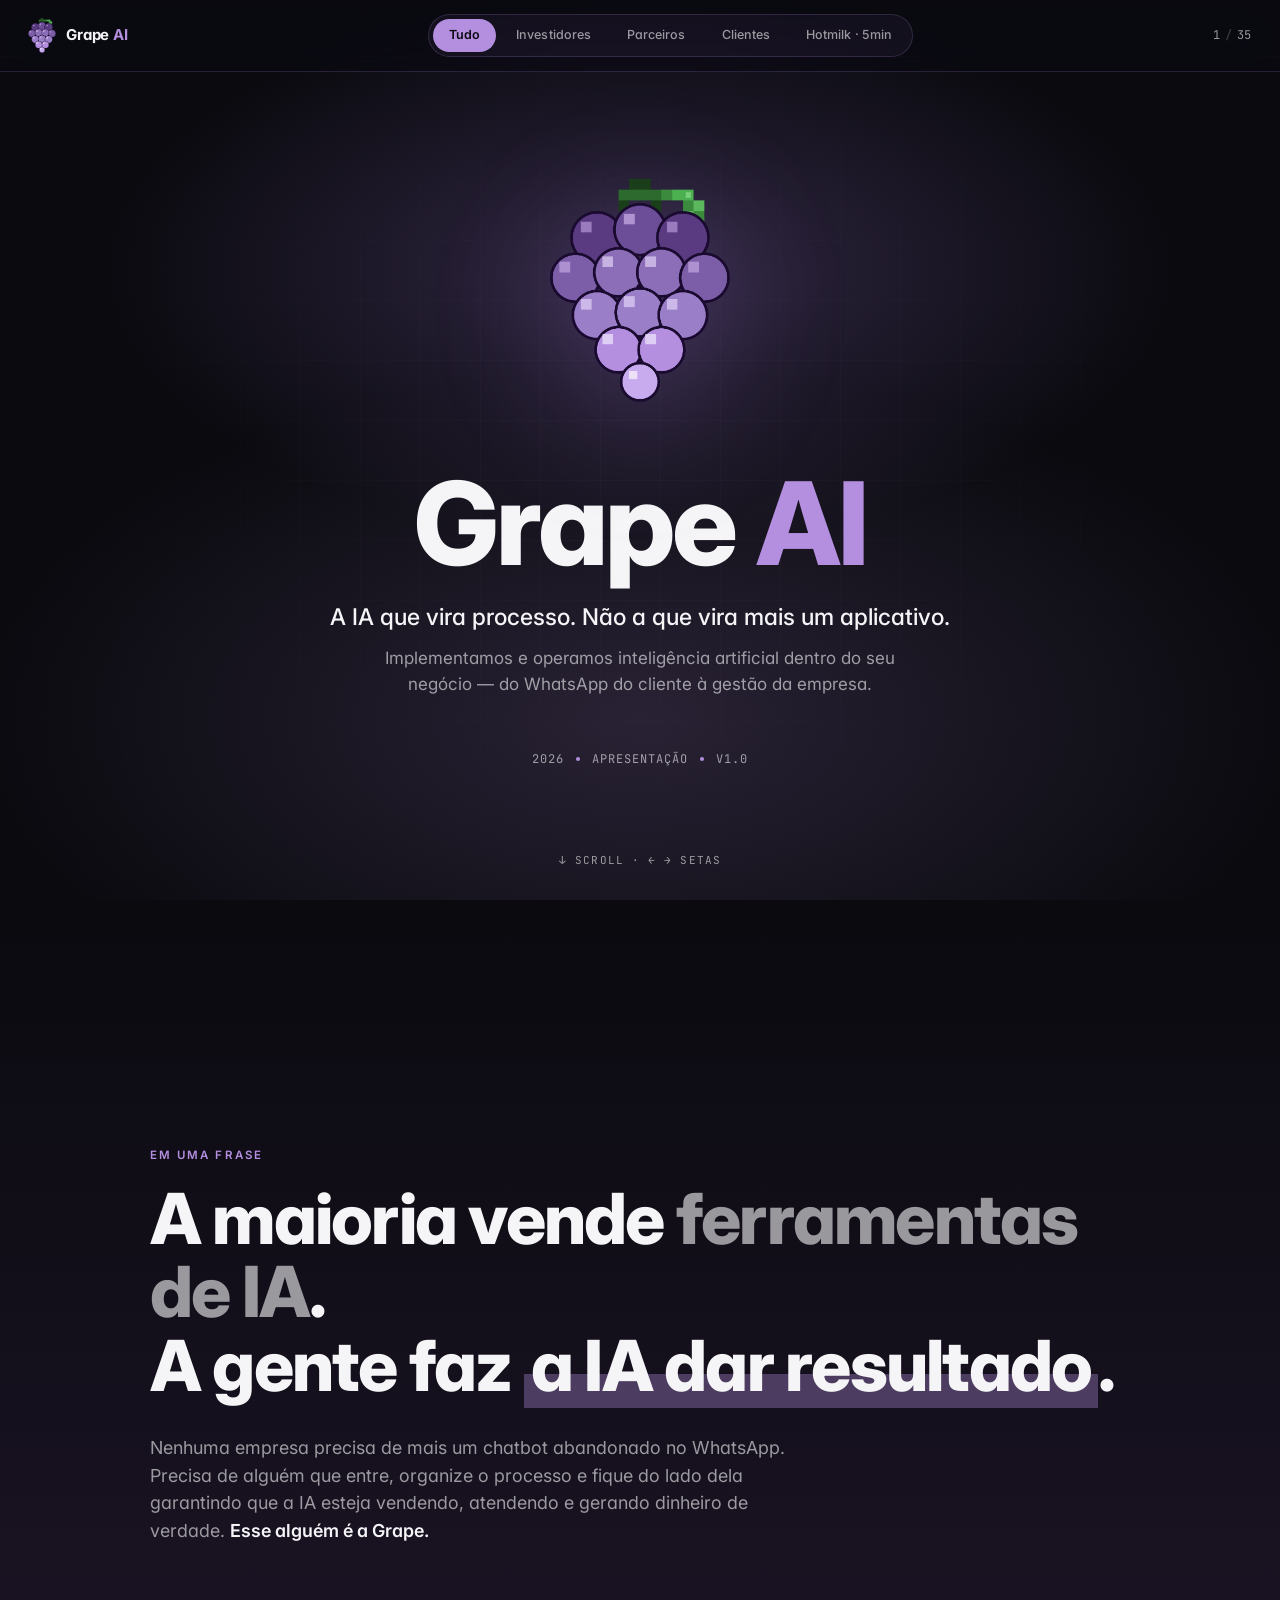
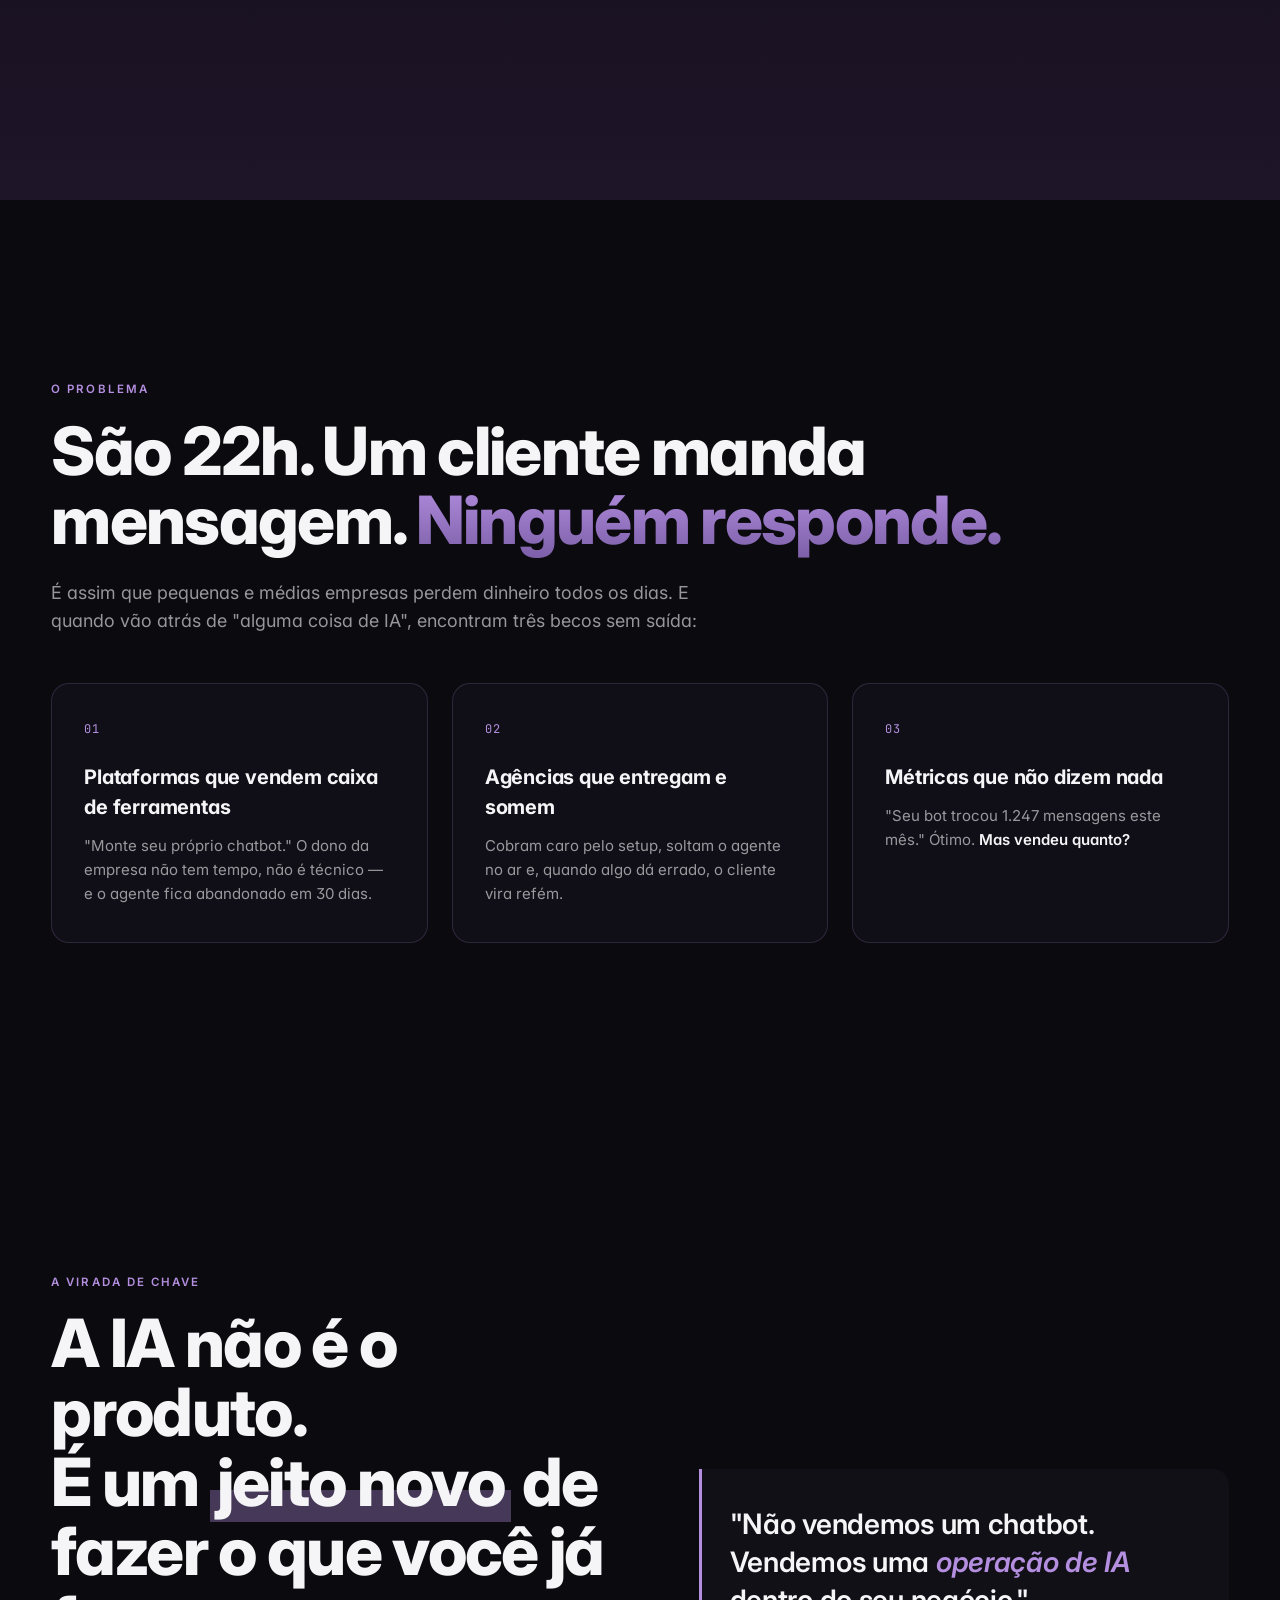
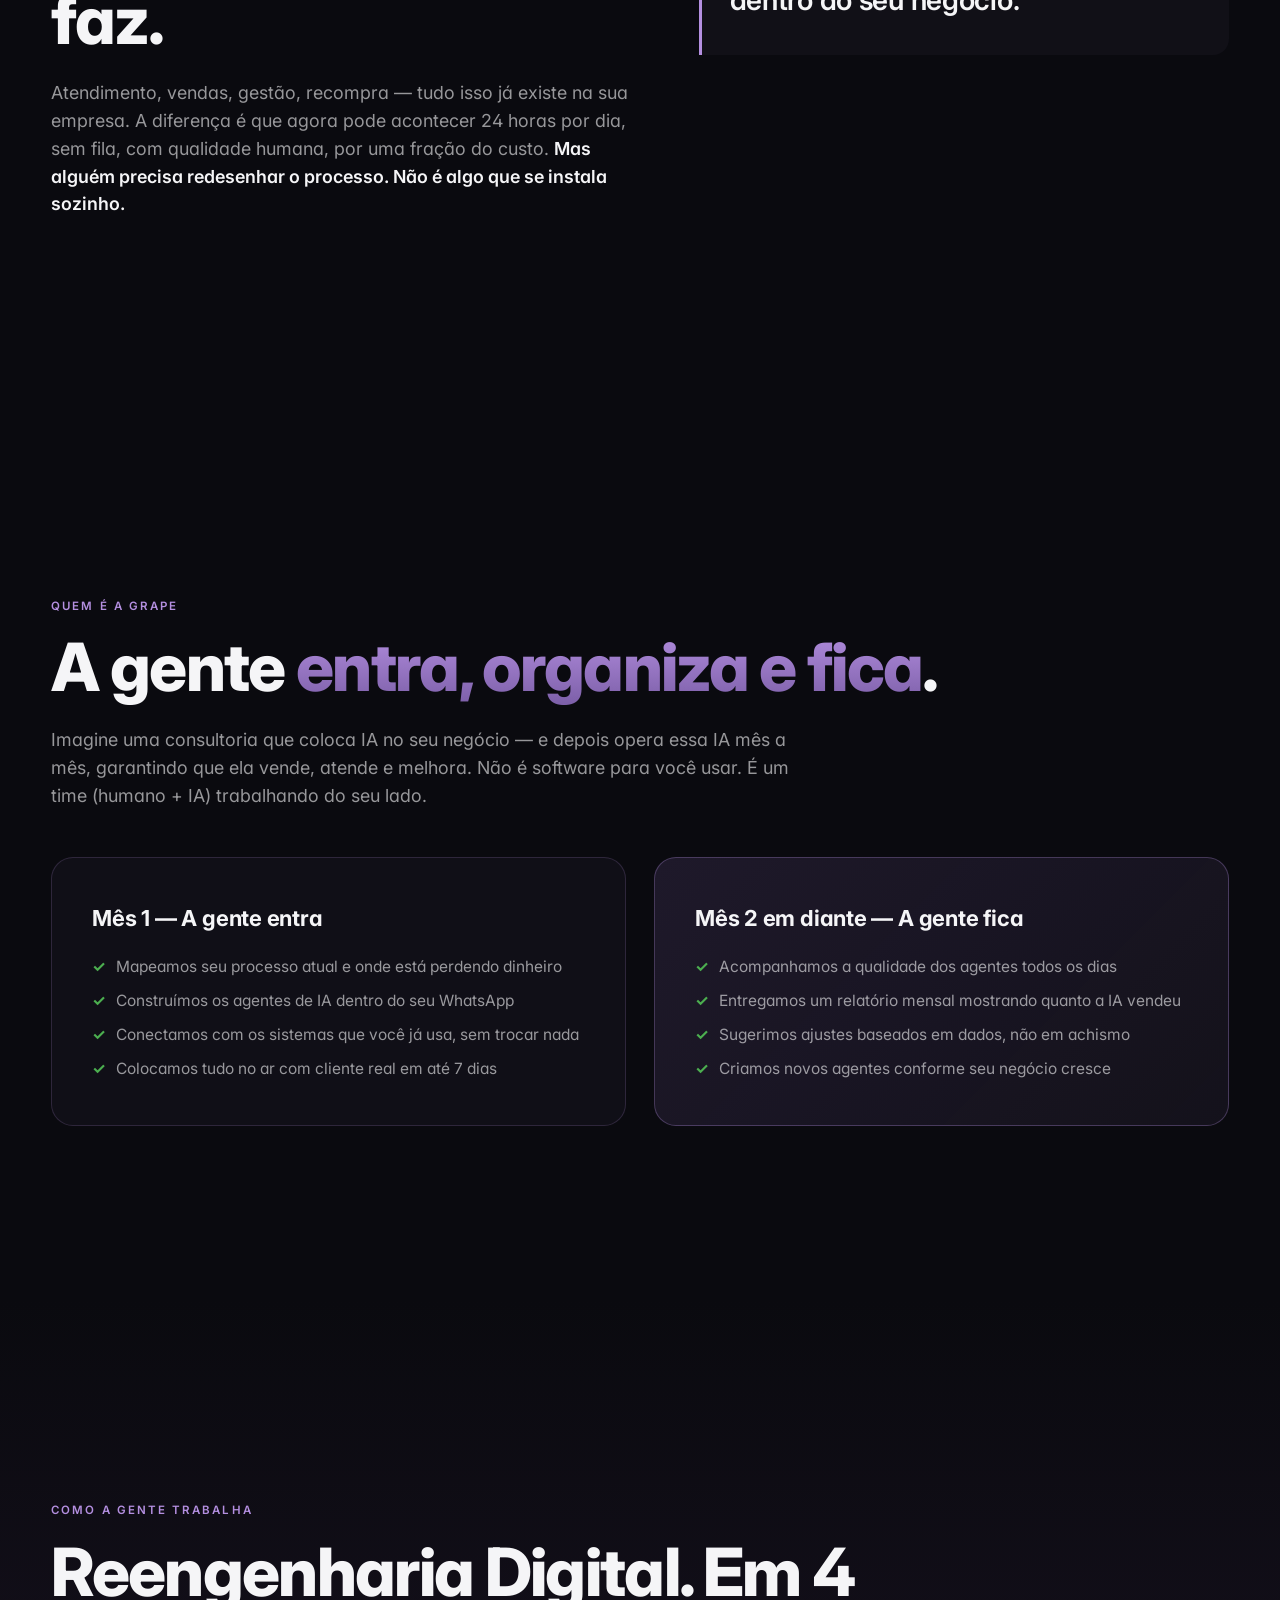
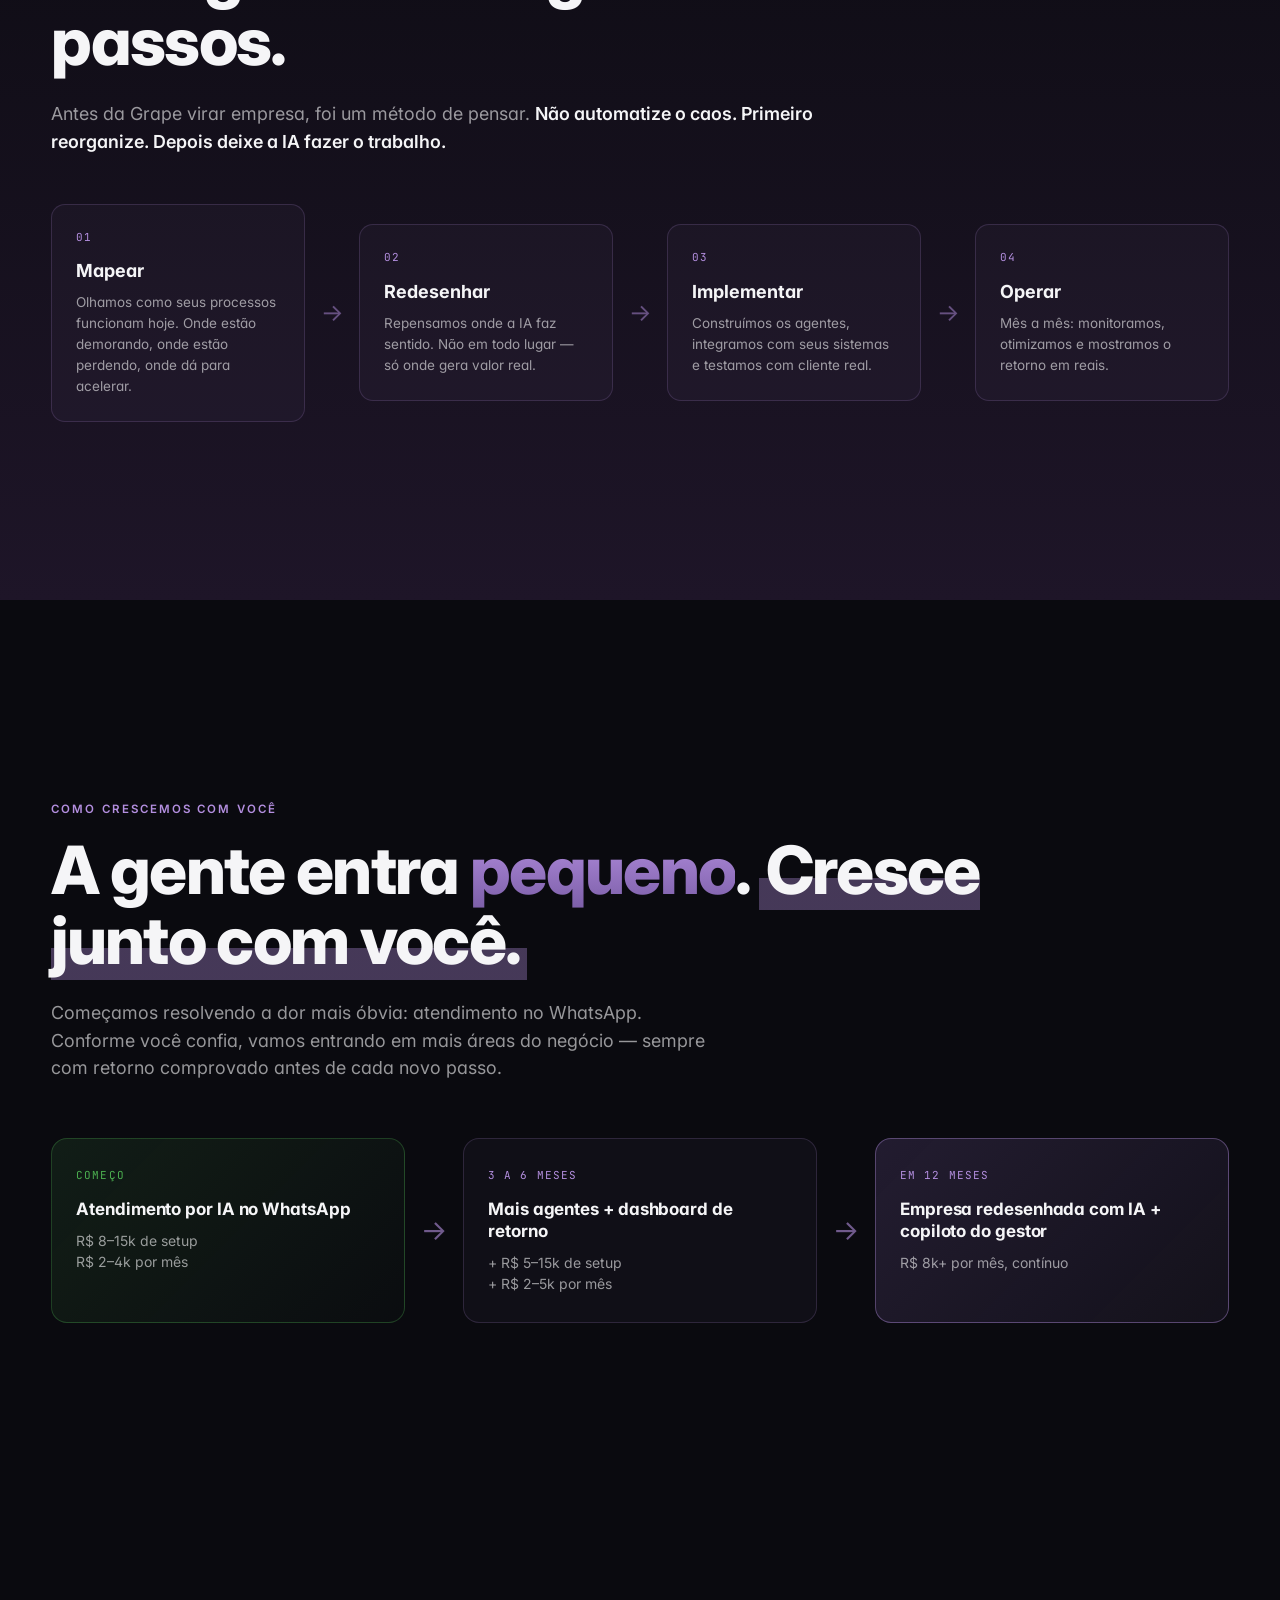
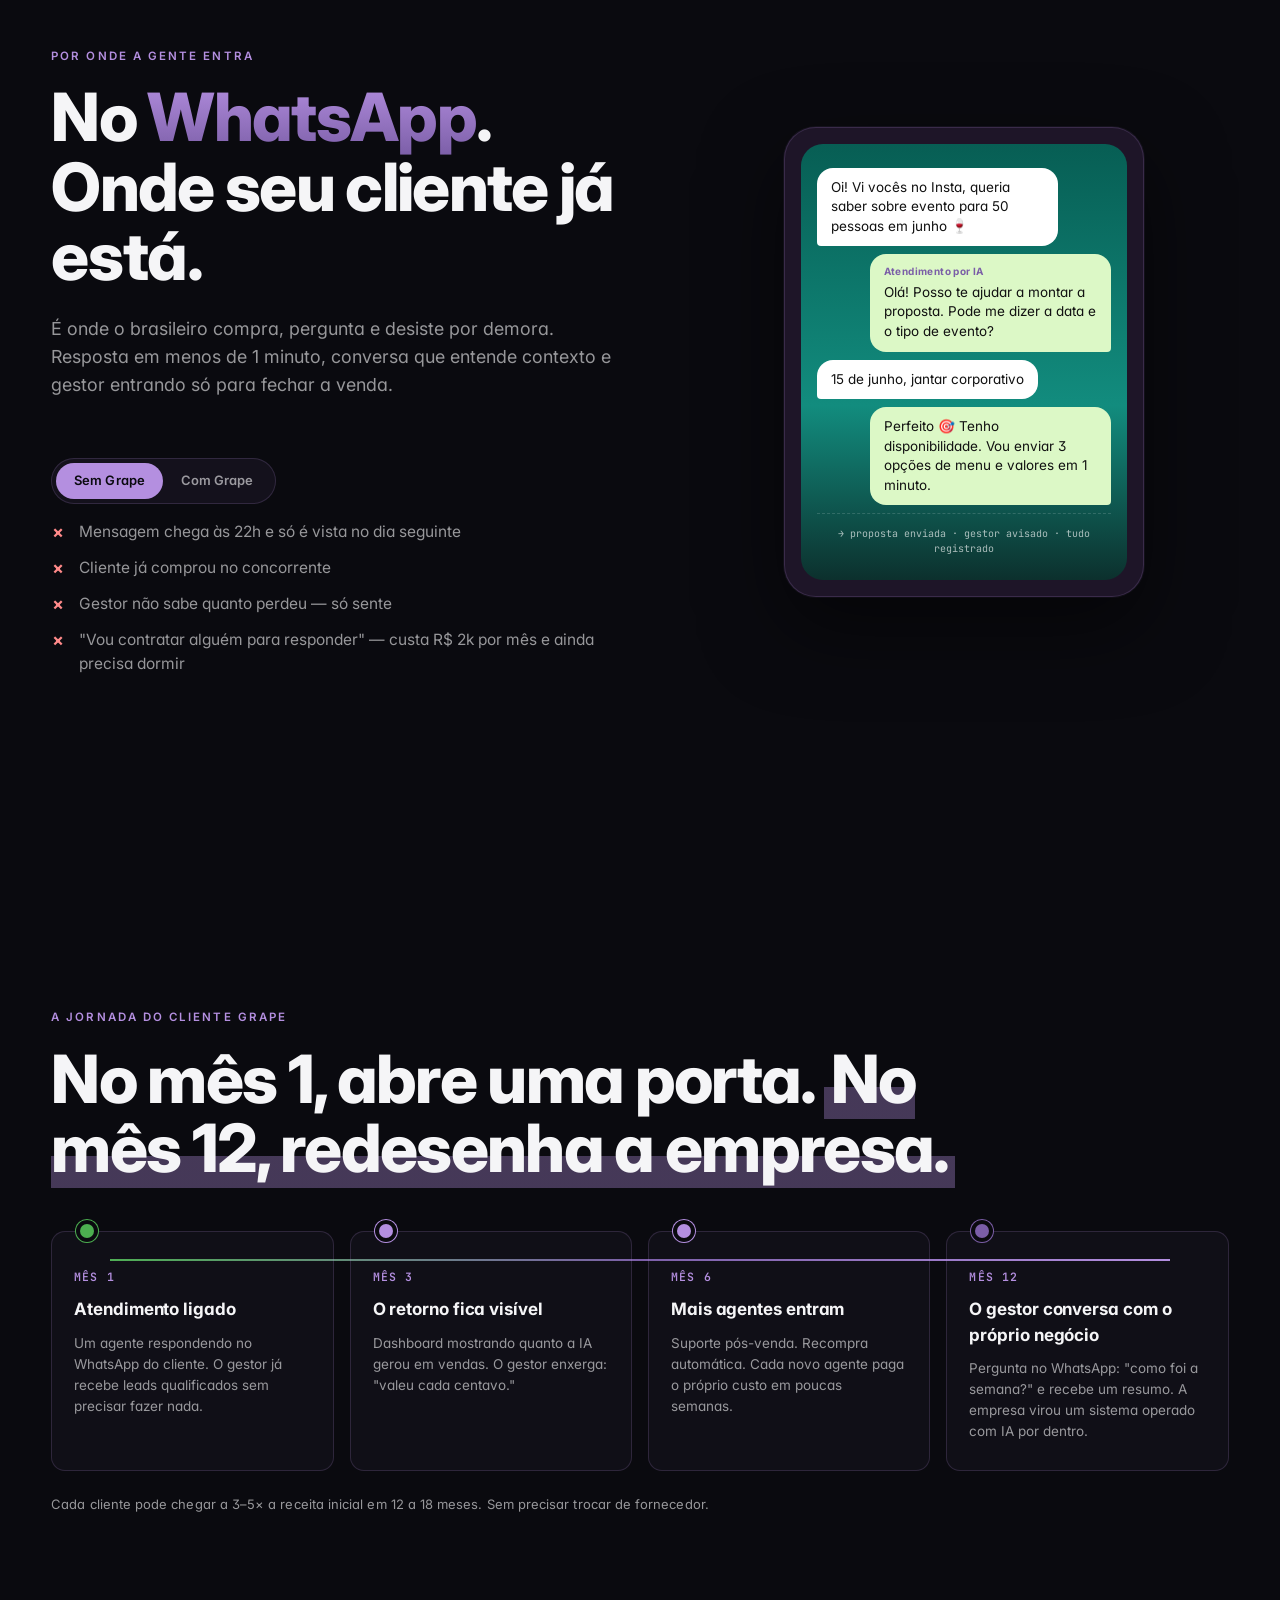
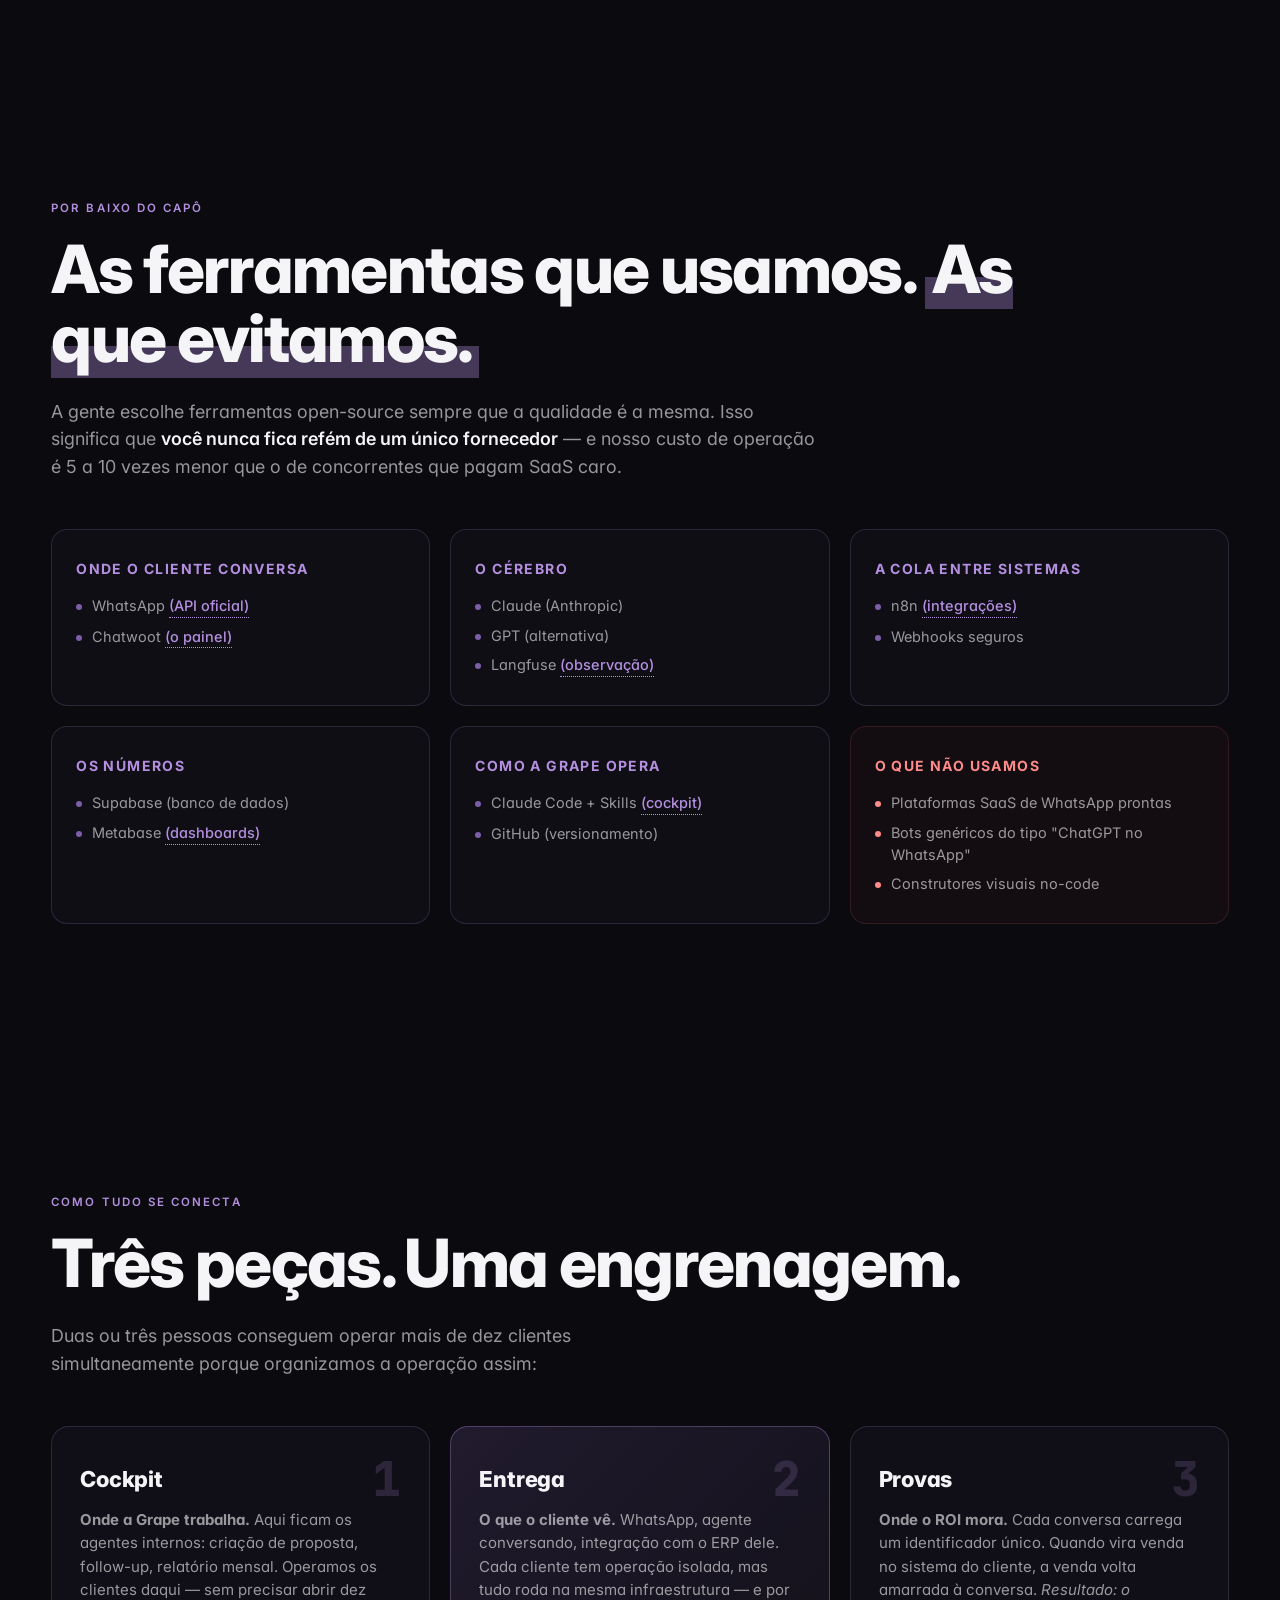
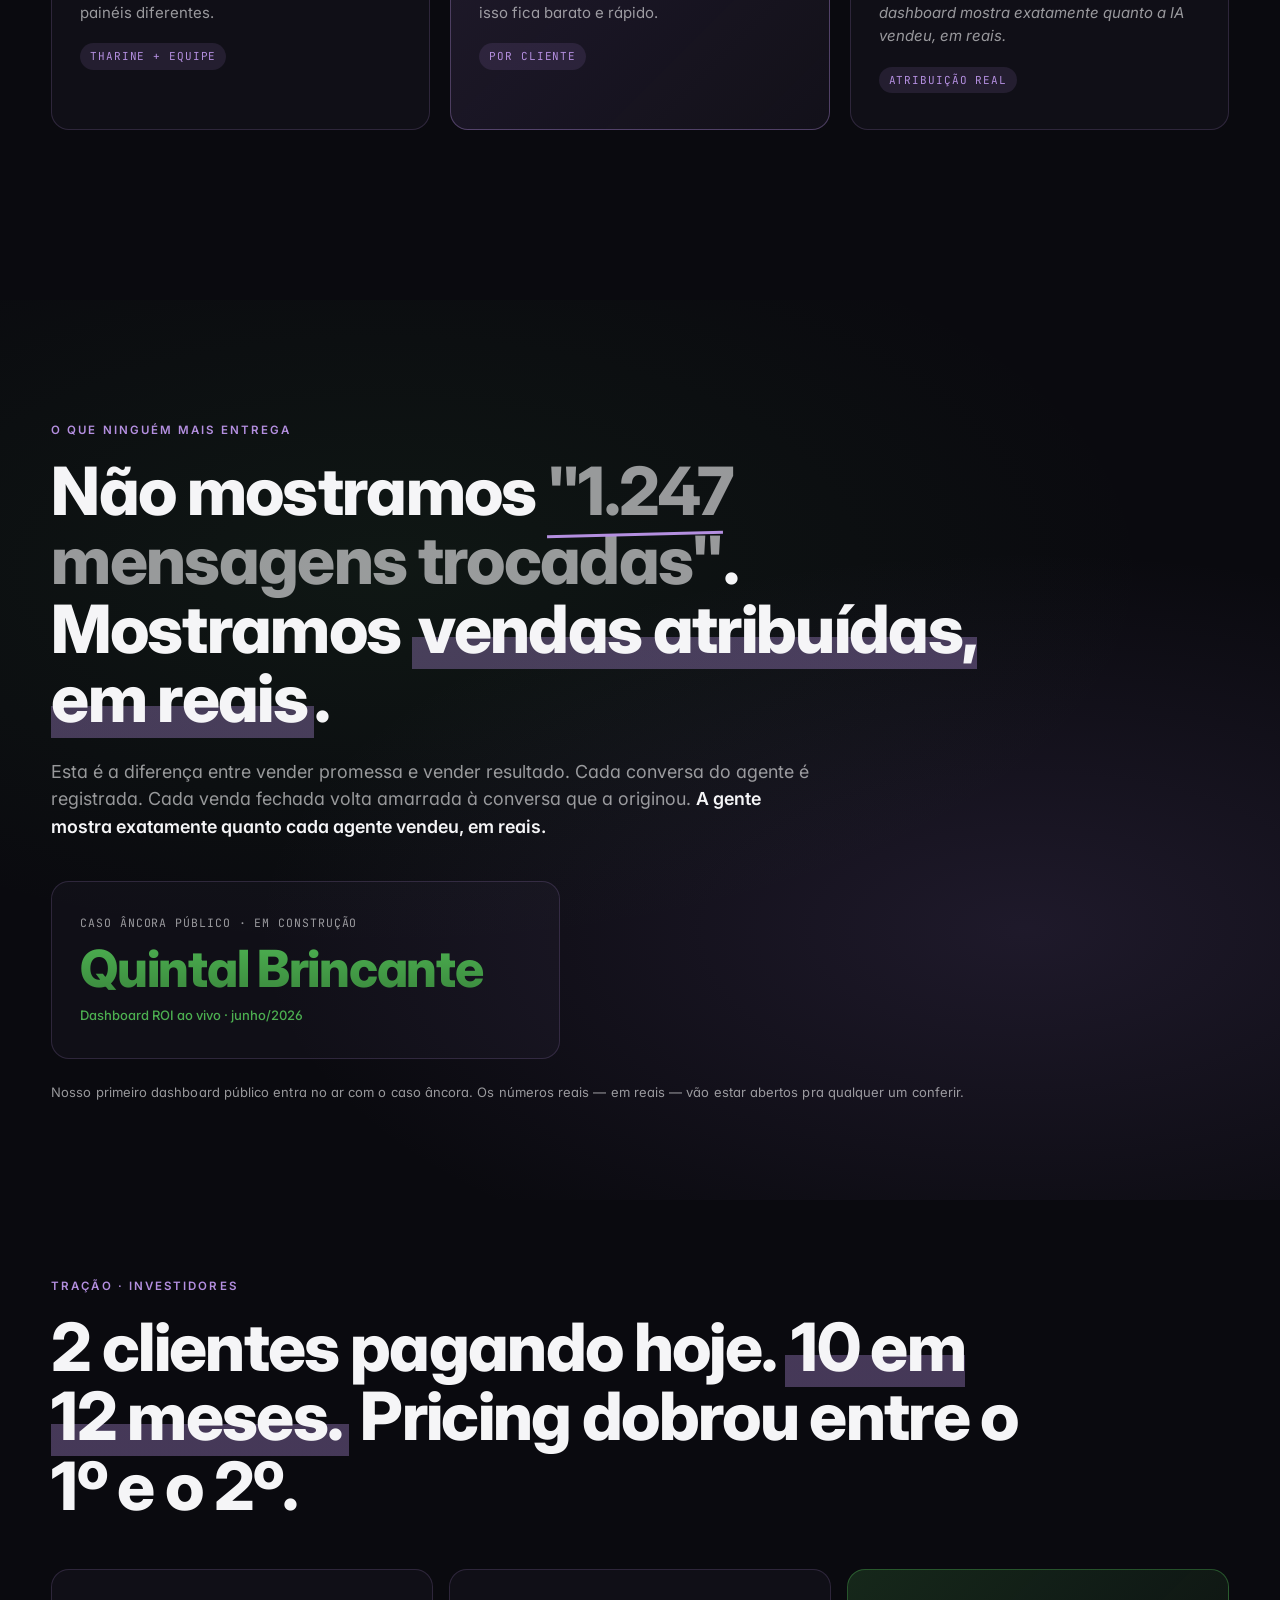
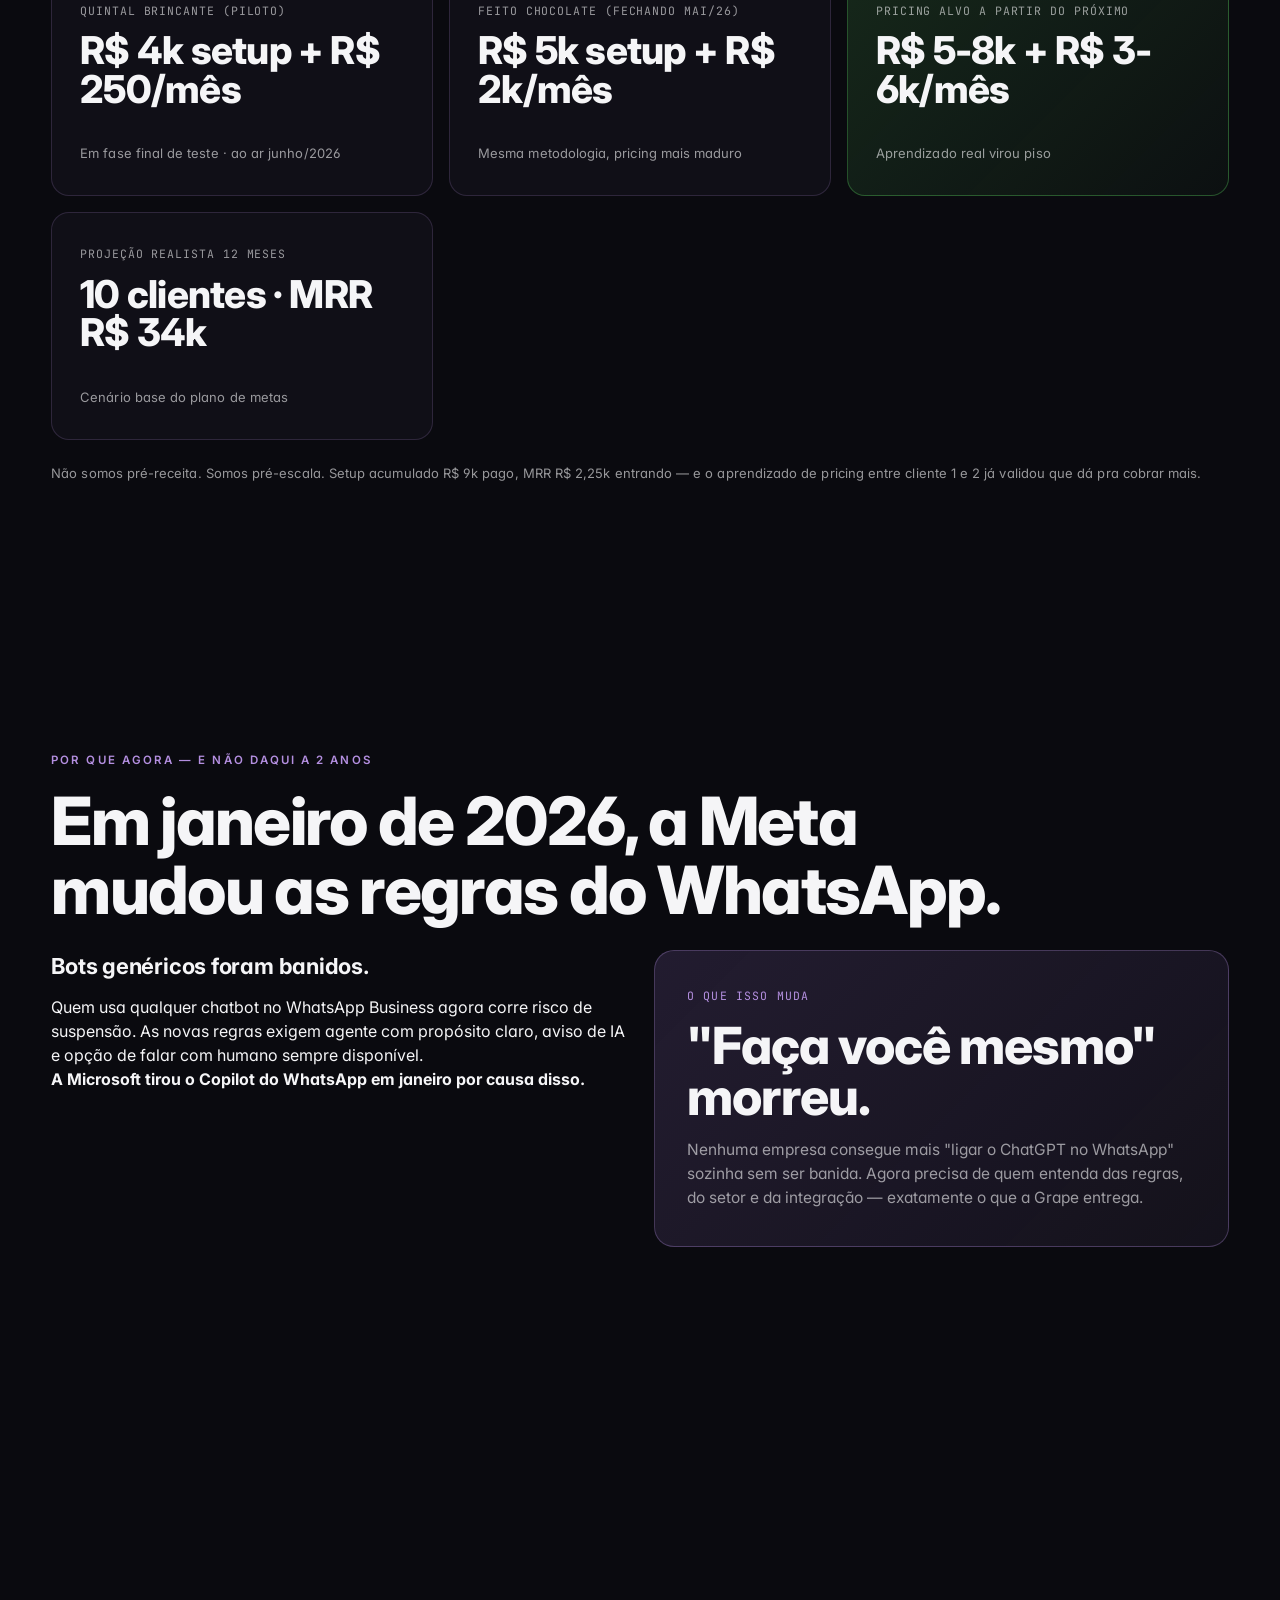
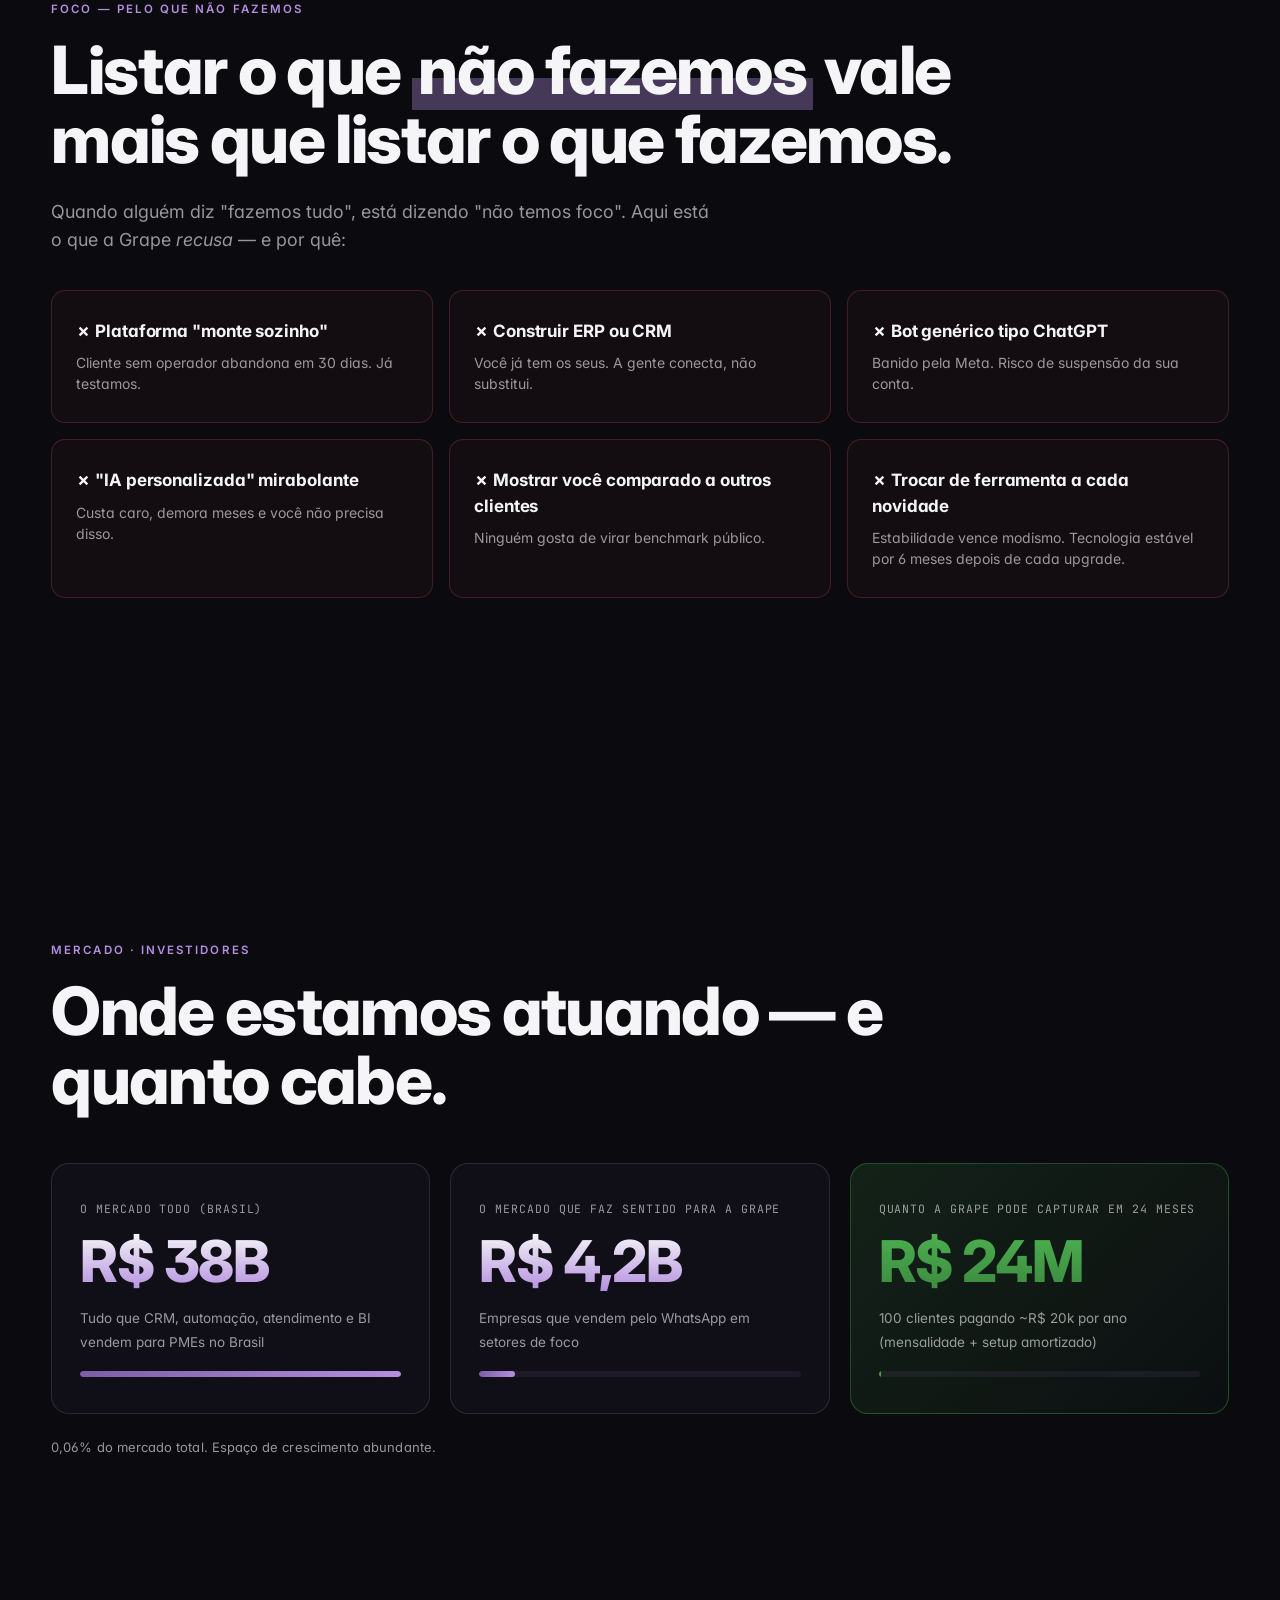
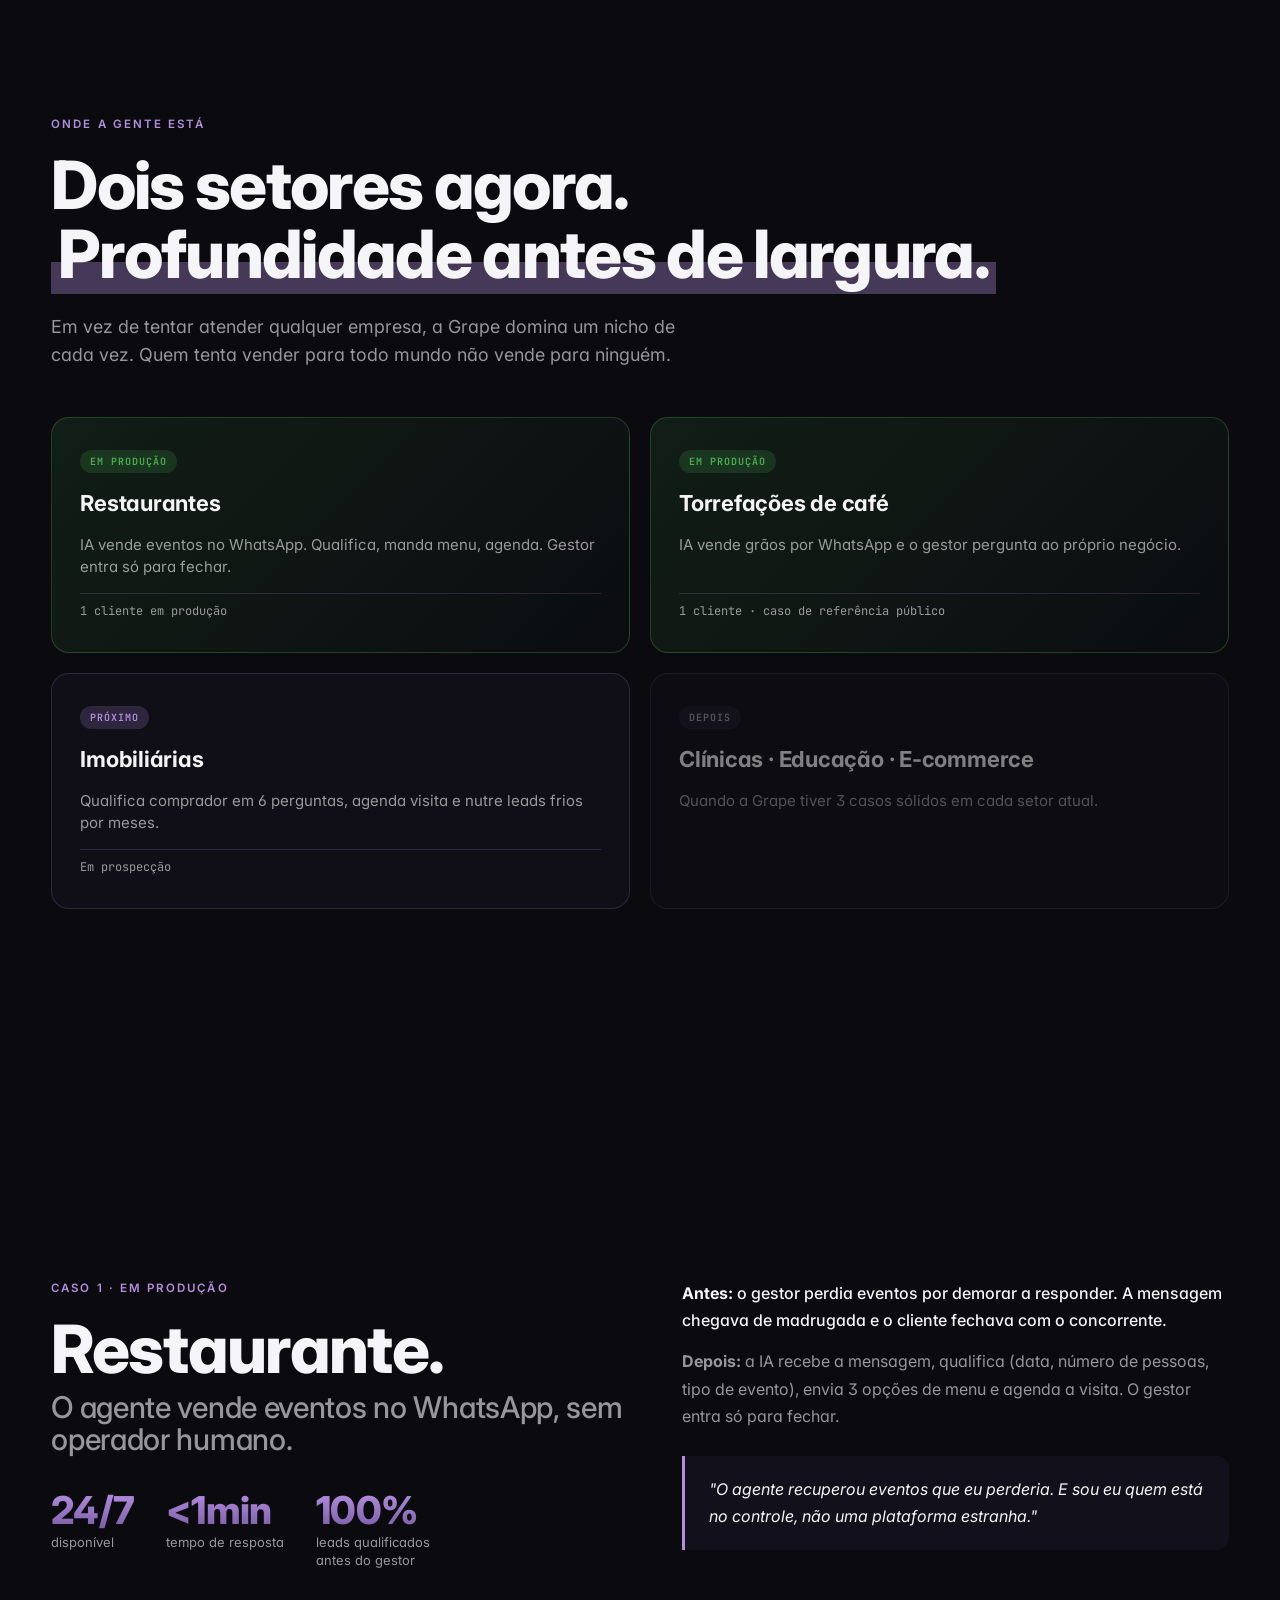
==== commit 56192d85: "feat(deck): bloco do Ask + pitch 5min Hotmilk + tração real - Slide 12: remove números fictícios (R$" ====
--- a/deck/index.html
+++ b/deck/index.html
@@ -26,6 +26,7 @@
     <button data-audience="investor" class="aud-btn">Investidores</button>
     <button data-audience="partner" class="aud-btn">Parceiros</button>
     <button data-audience="client" class="aud-btn">Clientes</button>
+    <button data-audience="hotmilk" class="aud-btn">Hotmilk · 5min</button>
   </nav>
   <div class="counter"><span id="counter-current">1</span><span class="counter__sep">/</span><span id="counter-total">32</span></div>
 </header>
@@ -34,7 +35,7 @@
 <main id="deck">
 
 <!-- SLIDE 1: COVER -->
-<section class="slide slide--cover" data-audience="all" data-slide="1">
+<section class="slide slide--cover" data-audience="all" data-tags="hotmilk" data-slide="1">
   <div class="cover-bg"></div>
   <div class="cover-content">
     <div class="cover-logo-wrap">
@@ -72,7 +73,7 @@
 </section>
 
 <!-- SLIDE 3: PROBLEMA -->
-<section class="slide" data-audience="all" data-slide="3">
+<section class="slide" data-audience="all" data-tags="hotmilk" data-slide="3">
   <div class="container">
     <p class="kicker">O Problema</p>
     <h2 class="h-display">São 22h. Um cliente manda mensagem. <em>Ninguém responde.</em></h2>
@@ -98,7 +99,7 @@
 </section>
 
 <!-- SLIDE 4: O INSIGHT -->
-<section class="slide slide--dark" data-audience="all" data-slide="4">
+<section class="slide slide--dark" data-audience="all" data-tags="hotmilk" data-slide="4">
   <div class="container split">
     <div>
       <p class="kicker">A virada de chave</p>
@@ -321,31 +322,52 @@
 <section class="slide slide--moat" data-audience="all" data-slide="12">
   <div class="container">
     <p class="kicker">O que ninguém mais entrega</p>
-    <h2 class="h-display">Não mostramos <span class="strike">"1.247 mensagens trocadas"</span>.<br>Mostramos <span class="hl">R$ 47 mil em vendas atribuídas</span>.</h2>
+    <h2 class="h-display">Não mostramos <span class="strike">"1.247 mensagens trocadas"</span>.<br>Mostramos <span class="hl">vendas atribuídas, em reais</span>.</h2>
     <p class="lede max-2col">Esta é a diferença entre vender promessa e vender resultado. Cada conversa do agente é registrada. Cada venda fechada volta amarrada à conversa que a originou. <strong>A gente mostra exatamente quanto cada agente vendeu, em reais.</strong></p>
     <div class="roi-mockup">
       <div class="roi-card">
-        <span class="roi-label">Vendas atribuídas · este mês</span>
-        <span class="roi-big" data-counter="47832" data-prefix="R$ ">R$ 47.832</span>
-        <span class="roi-trend">↑ 23% em relação ao mês passado</span>
-      </div>
-      <div class="roi-card roi-card--alt">
-        <span class="roi-label">Custo do agente</span>
-        <span class="roi-big" data-counter="1240" data-prefix="R$ ">R$ 1.240</span>
-        <span class="roi-trend">38× de retorno sobre o custo</span>
-      </div>
-      <div class="roi-card roi-card--alt">
-        <span class="roi-label">Qualidade média</span>
-        <span class="roi-big" data-counter="87" data-suffix="%">87<span class="roi-unit">%</span></span>
-        <span class="roi-trend">qualifica + atende + converte</span>
-      </div>
-    </div>
-    <p class="footnote">Exemplo do dashboard que cada cliente recebe. Os números mudam por cliente, em tempo real.</p>
+        <span class="roi-label">Caso âncora público · em construção</span>
+        <span class="roi-big">Quintal Brincante</span>
+        <span class="roi-trend">Dashboard ROI ao vivo · junho/2026</span>
+      </div>
+    </div>
+    <p class="footnote">Nosso primeiro dashboard público entra no ar com o caso âncora. Os números reais — em reais — vão estar abertos pra qualquer um conferir.</p>
+  </div>
+</section>
+
+<!-- SLIDE 12.5: TRAÇÃO REAL (visível pra investidor + pitch hotmilk 5min) -->
+<section class="slide" data-audience="investor" data-tags="hotmilk" data-slide="12.5">
+  <div class="container">
+    <p class="kicker">Tração · investidores</p>
+    <h2 class="h-display">2 clientes pagando hoje. <span class="hl">10 em 12 meses.</span> Pricing dobrou entre o 1º e o 2º.</h2>
+    <div class="ue-grid">
+      <div class="ue">
+        <span class="ue-label">Quintal Brincante (piloto)</span>
+        <span class="ue-num">R$ 4k setup + R$ 250/mês</span>
+        <span class="footnote">Em fase final de teste · ao ar junho/2026</span>
+      </div>
+      <div class="ue">
+        <span class="ue-label">Feito Chocolate (fechando mai/26)</span>
+        <span class="ue-num">R$ 5k setup + R$ 2k/mês</span>
+        <span class="footnote">Mesma metodologia, pricing mais maduro</span>
+      </div>
+      <div class="ue ue--accent">
+        <span class="ue-label">Pricing alvo a partir do próximo</span>
+        <span class="ue-num">R$ 5-8k + R$ 3-6k/mês</span>
+        <span class="footnote">Aprendizado real virou piso</span>
+      </div>
+      <div class="ue">
+        <span class="ue-label">Projeção realista 12 meses</span>
+        <span class="ue-num">10 clientes · MRR R$ 34k</span>
+        <span class="footnote">Cenário base do plano de metas</span>
+      </div>
+    </div>
+    <p class="footnote">Não somos pré-receita. Somos pré-escala. Setup acumulado R$ 9k pago, MRR R$ 2,25k entrando — e o aprendizado de pricing entre cliente 1 e 2 já validou que dá pra cobrar mais.</p>
   </div>
 </section>
 
 <!-- SLIDE 13: POR QUE AGORA -->
-<section class="slide" data-audience="all" data-slide="13">
+<section class="slide" data-audience="all" data-tags="hotmilk" data-slide="13">
   <div class="container">
     <p class="kicker">Por que agora — e não daqui a 2 anos</p>
     <h2 class="h-display">Em janeiro de 2026, a Meta mudou as regras do WhatsApp.</h2>
@@ -649,7 +671,7 @@
 </section>
 
 <!-- SLIDE 25: TIME -->
-<section class="slide" data-audience="all" data-slide="25">
+<section class="slide" data-audience="all" data-tags="hotmilk" data-slide="25">
   <div class="container">
     <p class="kicker">Quem está por trás</p>
     <h2 class="h-display">Time pequeno por escolha. <span class="hl">A IA multiplica a operação.</span></h2>
@@ -739,30 +761,94 @@
 </section>
 
 <!-- SLIDE 29: ASK INVESTIDORES -->
-<section class="slide slide--ask" data-audience="investor" data-slide="29">
+<section class="slide slide--ask" data-audience="investor" data-tags="hotmilk" data-slide="29">
   <div class="container">
     <p class="kicker kicker--ask">O Pedido · investidores</p>
-    <h2 class="h-display">Procuramos parceiros que entendam <em>negócio de serviço</em>.</h2>
+    <h2 class="h-display"><span class="hl">R$ 120 mil</span>. 12 meses de runway. Foco no que ninguém mais paga.</h2>
+    <p class="lede max-2col">Cheque pequeno, decisão grande. R$ 120k cobre 12 meses de runway sem contratação fixa — porque o investimento vai pra construir o time de IA interna que substitui contratação. Compatível com cheque único de anjo PF, ou split entre programa de aceleradora + anjo complementar.</p>
     <div class="ask-grid">
       <div class="ask-card">
-        <h3>O que a Grape oferece</h3>
-        <ul>
-          <li>Operação enxuta (2 a 3 pessoas) com margem acima de 80%</li>
-          <li>Recorrência forte: cliente paga 24 meses ou mais</li>
-          <li>Caso de referência público com ROI em tempo real</li>
-          <li>Ferramentas open-source: zero dependência de fornecedor</li>
+        <h3>Por quê esse número</h3>
+        <ul>
+          <li><strong>12 meses de runway</strong> com burn de ~R$ 10k/mês pós-investimento</li>
+          <li><strong>~44% sobre receita projetada de 12m</strong> (cenário realista R$ 270k) — defensável pra primeira rodada</li>
+          <li><strong>Compatível com Hotmilk + Anjo PF</strong> (ex: split R$ 50k programa + R$ 70k anjo)</li>
+          <li><strong>Faixa aceitável:</strong> R$ 100-150k. Abaixo não cabe a tese; acima força equity excessivo</li>
         </ul>
       </div>
       <div class="ask-card ask-card--main">
-        <h3>O que a Grape pede</h3>
-        <ul>
-          <li>Capital para acelerar a fase de aquisição</li>
-          <li>Acesso à rede de contatos nos setores-alvo (restaurante, café, imobiliária)</li>
-          <li>Operadores experientes em modelo de serviços</li>
-        </ul>
-        <p class="ask-cta">Podemos conversar sobre formato: equity, advisory ou sponsorship.</p>
-      </div>
-    </div>
+        <h3>Estrutura — flexível</h3>
+        <ul>
+          <li><strong>Equity puro</strong> — pré-money R$ 1,3-1,5M, % entregue 7,5-10%</li>
+          <li><strong>Mútuo conversível</strong> — cap R$ 1,5-2M, desconto 20%</li>
+          <li><strong>Combinação</strong> — equity para programa estratégico + conversível para anjo PF</li>
+        </ul>
+        <p class="ask-cta">A estrutura se adapta ao perfil do investidor. O número não.</p>
+      </div>
+    </div>
+  </div>
+</section>
+
+<!-- SLIDE 29.1: USO DE FUNDS -->
+<section class="slide slide--dark" data-audience="investor" data-tags="hotmilk" data-slide="29.1">
+  <div class="container">
+    <p class="kicker">Uso de funds · investidores</p>
+    <h2 class="h-display"><span class="hl">0% pra salário fixo.</span> 40% pra construir o time de IA que substitui contratação.</h2>
+    <p class="lede max-2col">A tese da Grape é "não contrato, multiplico via IA". O uso de funds prova isso: o maior bucket vai pra construir os agentes internos que liberam a fundadora pra escalar — não pra folha de pagamento.</p>
+    <div class="ue-grid">
+      <div class="ue ue--accent">
+        <span class="ue-label">Time de IA Interna</span>
+        <span class="ue-num">40% · R$ 48k</span>
+        <span class="footnote">Claude API building + Langfuse + n8n + dev contractor pontual</span>
+      </div>
+      <div class="ue">
+        <span class="ue-label">Aquisição</span>
+        <span class="ue-num">35% · R$ 42k</span>
+        <span class="footnote">Conteúdo, anúncios B2B, eventos setoriais, ferramentas de outbound</span>
+      </div>
+      <div class="ue">
+        <span class="ue-label">Caso âncora público + ROI</span>
+        <span class="ue-num">15% · R$ 18k</span>
+        <span class="footnote">Dashboard público Quintal/Feito, página de cases, depoimentos</span>
+      </div>
+      <div class="ue">
+        <span class="ue-label">Reserva operacional</span>
+        <span class="ue-num">10% · R$ 12k</span>
+        <span class="footnote">Cushion de 4-5 meses de infra fixa</span>
+      </div>
+    </div>
+    <p class="footnote">O capital sai da fundadora pra empresa, não pra salário. Quando a Grape contratar — só quando o time de IA não cobrir mais — vai ser com receita, não com cheque de investidor.</p>
+  </div>
+</section>
+
+<!-- SLIDE 29.2: PAYBACK + RETORNO -->
+<section class="slide slide--ask" data-audience="investor" data-slide="29.2">
+  <div class="container">
+    <p class="kicker kicker--ask">Payback e retorno · investidores</p>
+    <h2 class="h-display">O cheque se paga em <span class="hl">~10 meses</span> de receita. O equity se paga no horizonte de 24-36 meses.</h2>
+    <div class="ask-grid">
+      <div class="ask-card">
+        <h3>Payback em receita (cenário realista)</h3>
+        <ul>
+          <li><strong>Mês 4-5:</strong> 4 clientes ativos · R$ 35k acumulados</li>
+          <li><strong>Mês 6:</strong> Time IA Interna v1 desbloqueia capacity</li>
+          <li><strong>Mês 8:</strong> 6 clientes · R$ 95k acumulados</li>
+          <li><strong>Mês 10:</strong> 8 clientes · <strong>R$ 135k → cheque pago</strong></li>
+          <li><strong>Mês 12:</strong> 10 clientes ativos · R$ 195k</li>
+        </ul>
+        <p class="ask-cta">Receita bruta cobre o cheque antes de fechar 12 meses.</p>
+      </div>
+      <div class="ask-card ask-card--main">
+        <h3>Retorno em equity (24-36 meses)</h3>
+        <ul>
+          <li><strong>Conservador</strong> (sem rodada seed): -45% — risco real, pre-seed paga</li>
+          <li><strong>Realista</strong> (capta seed em 24m, ARR R$ 600k, múltiplo 3x): <strong>+71% MoM (~2x)</strong></li>
+          <li><strong>Otimista</strong> (seed forte, 2ª vertical, ARR R$ 1M, múltiplo 4x): <strong>~3,8x</strong></li>
+        </ul>
+        <p class="ask-cta">Perfil compatível com pre-seed: 2x médio, 4x no upside, perda no downside.</p>
+      </div>
+    </div>
+    <p class="footnote">Honestidade é parte da tese. Investidor pre-seed que entende o risco entende esses números.</p>
   </div>
 </section>
 
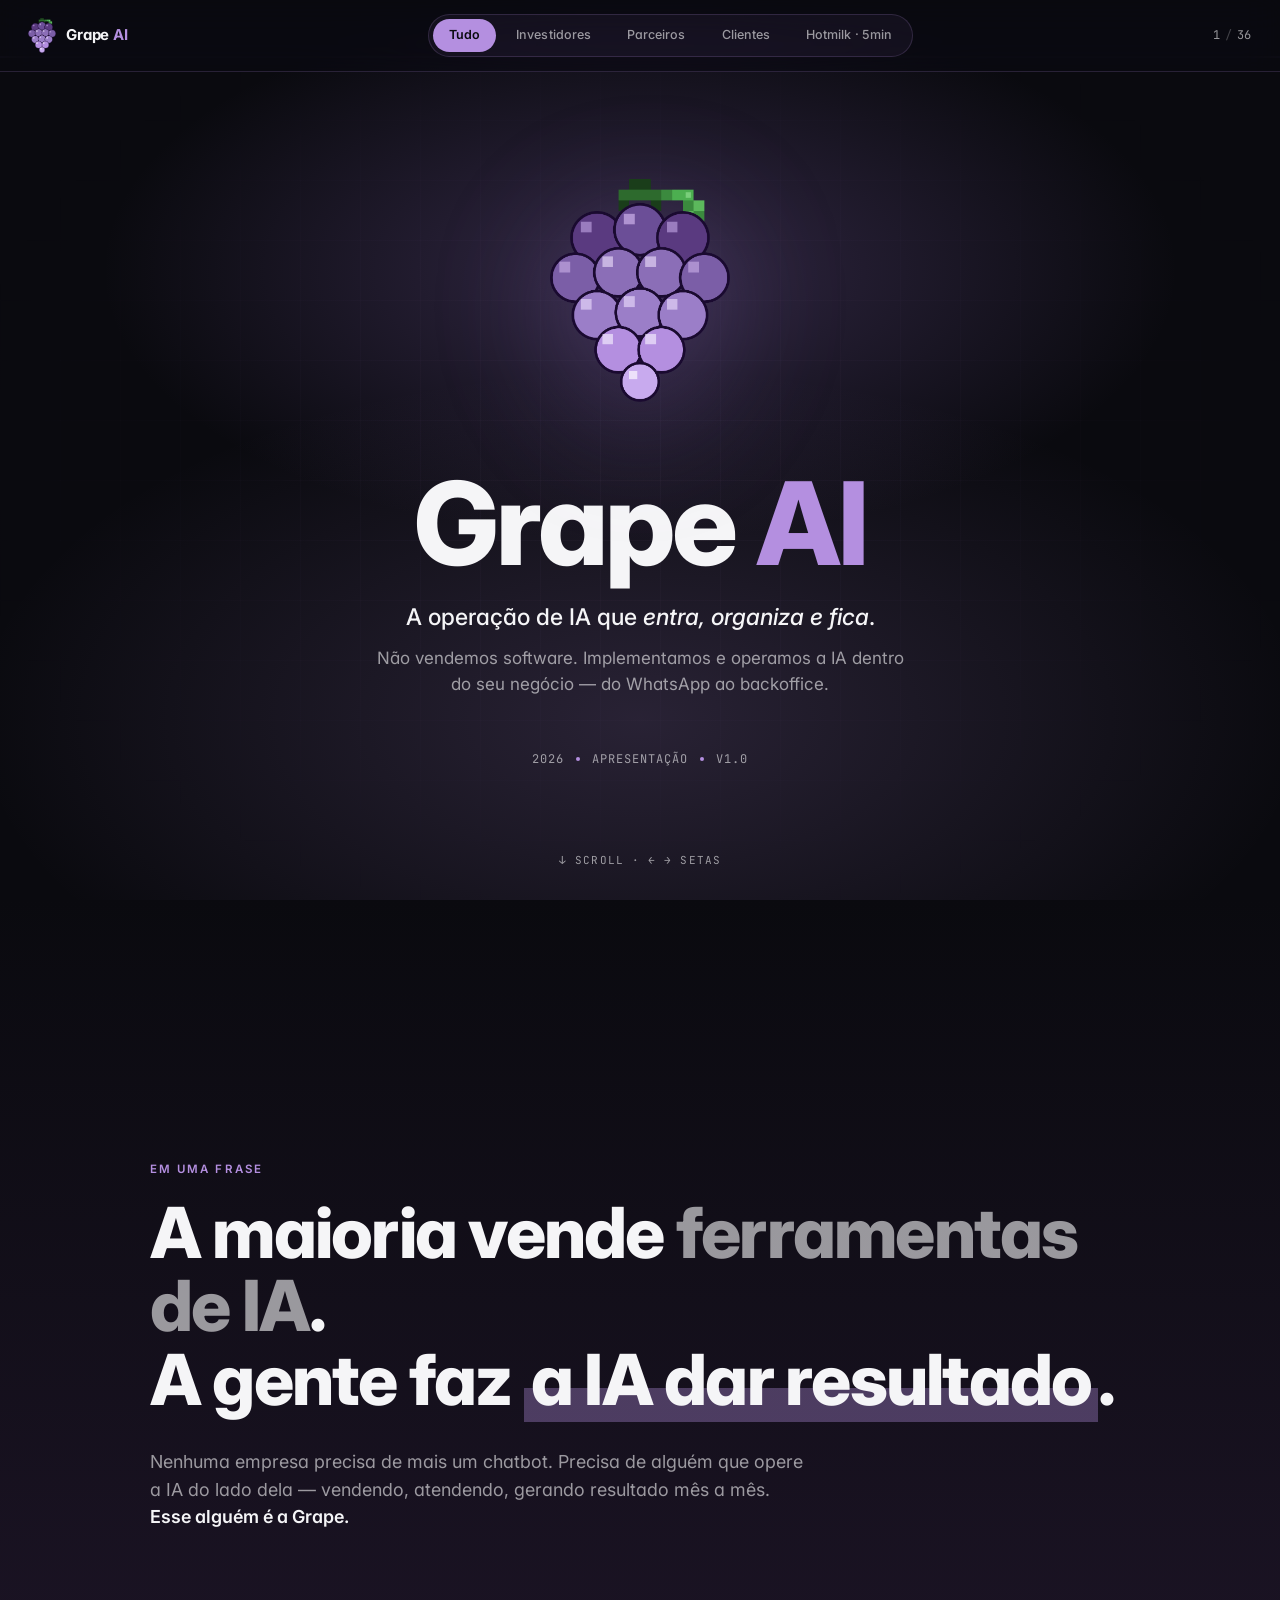
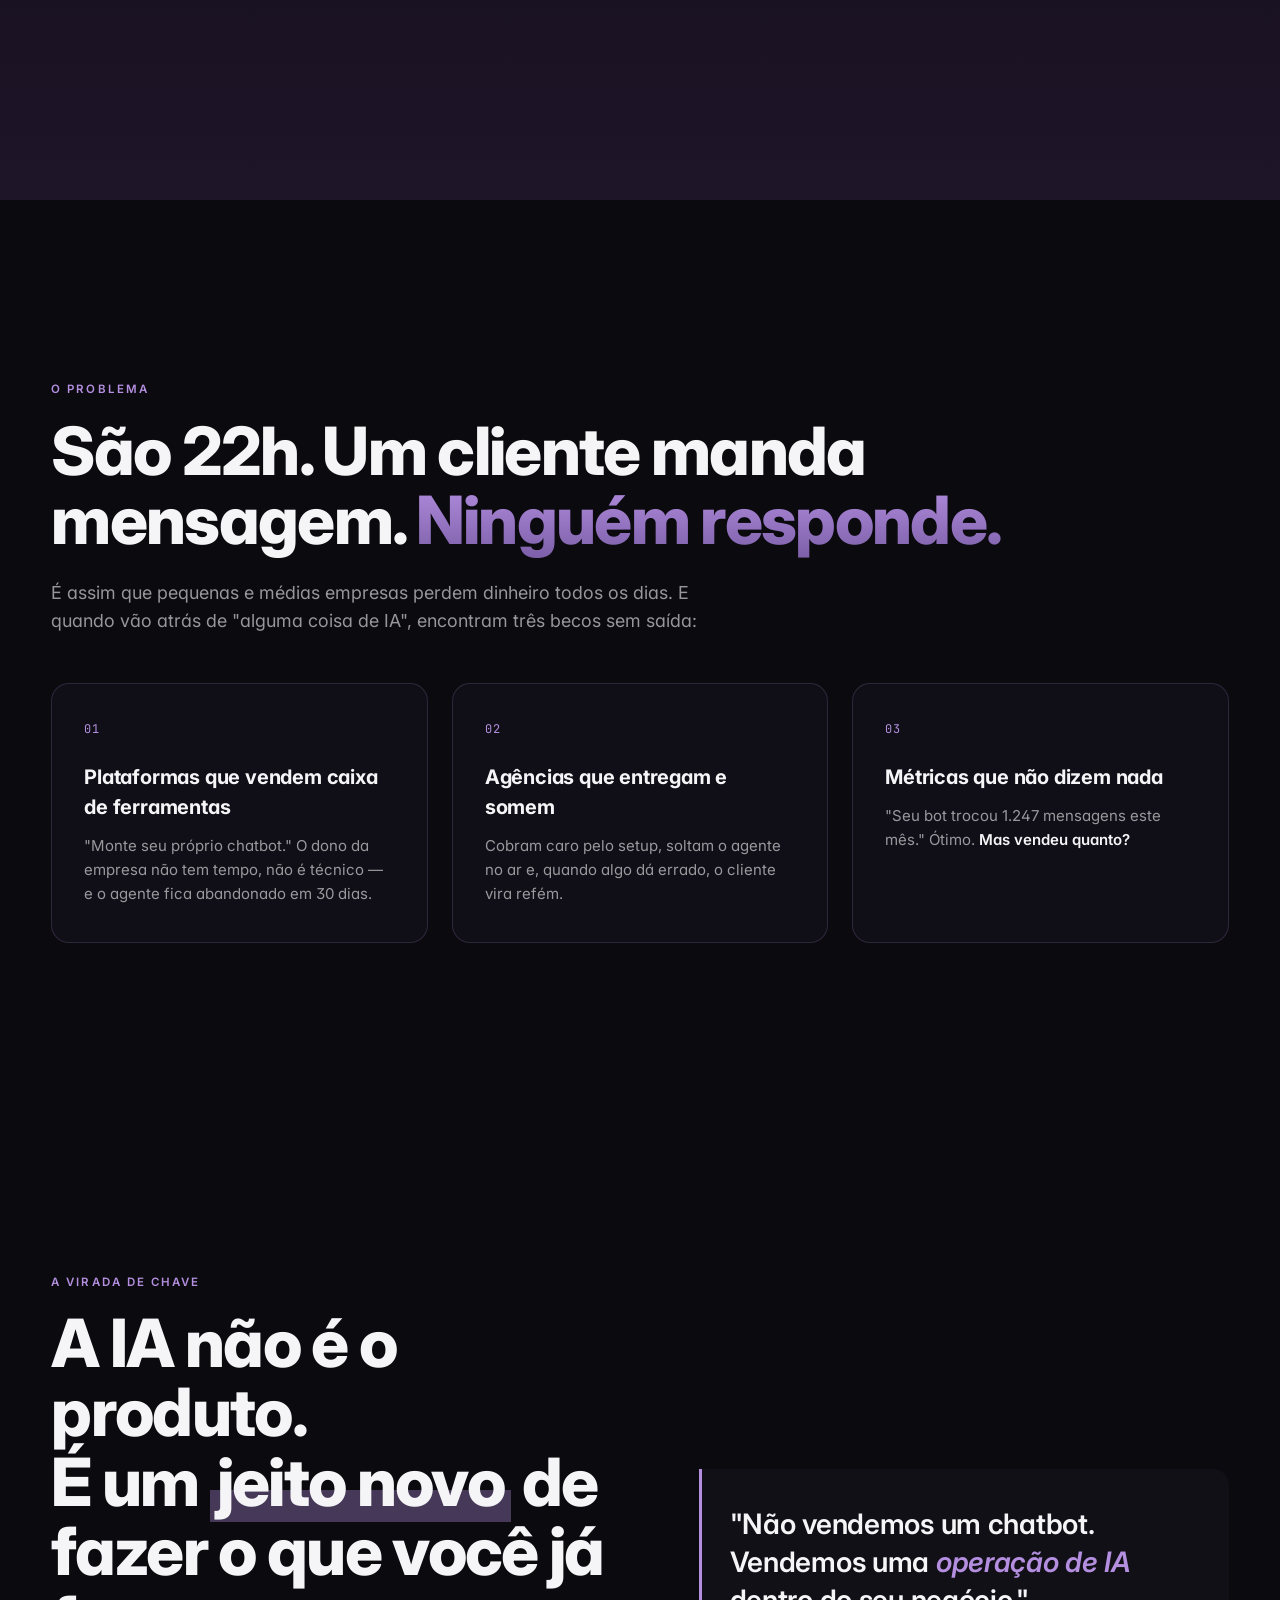
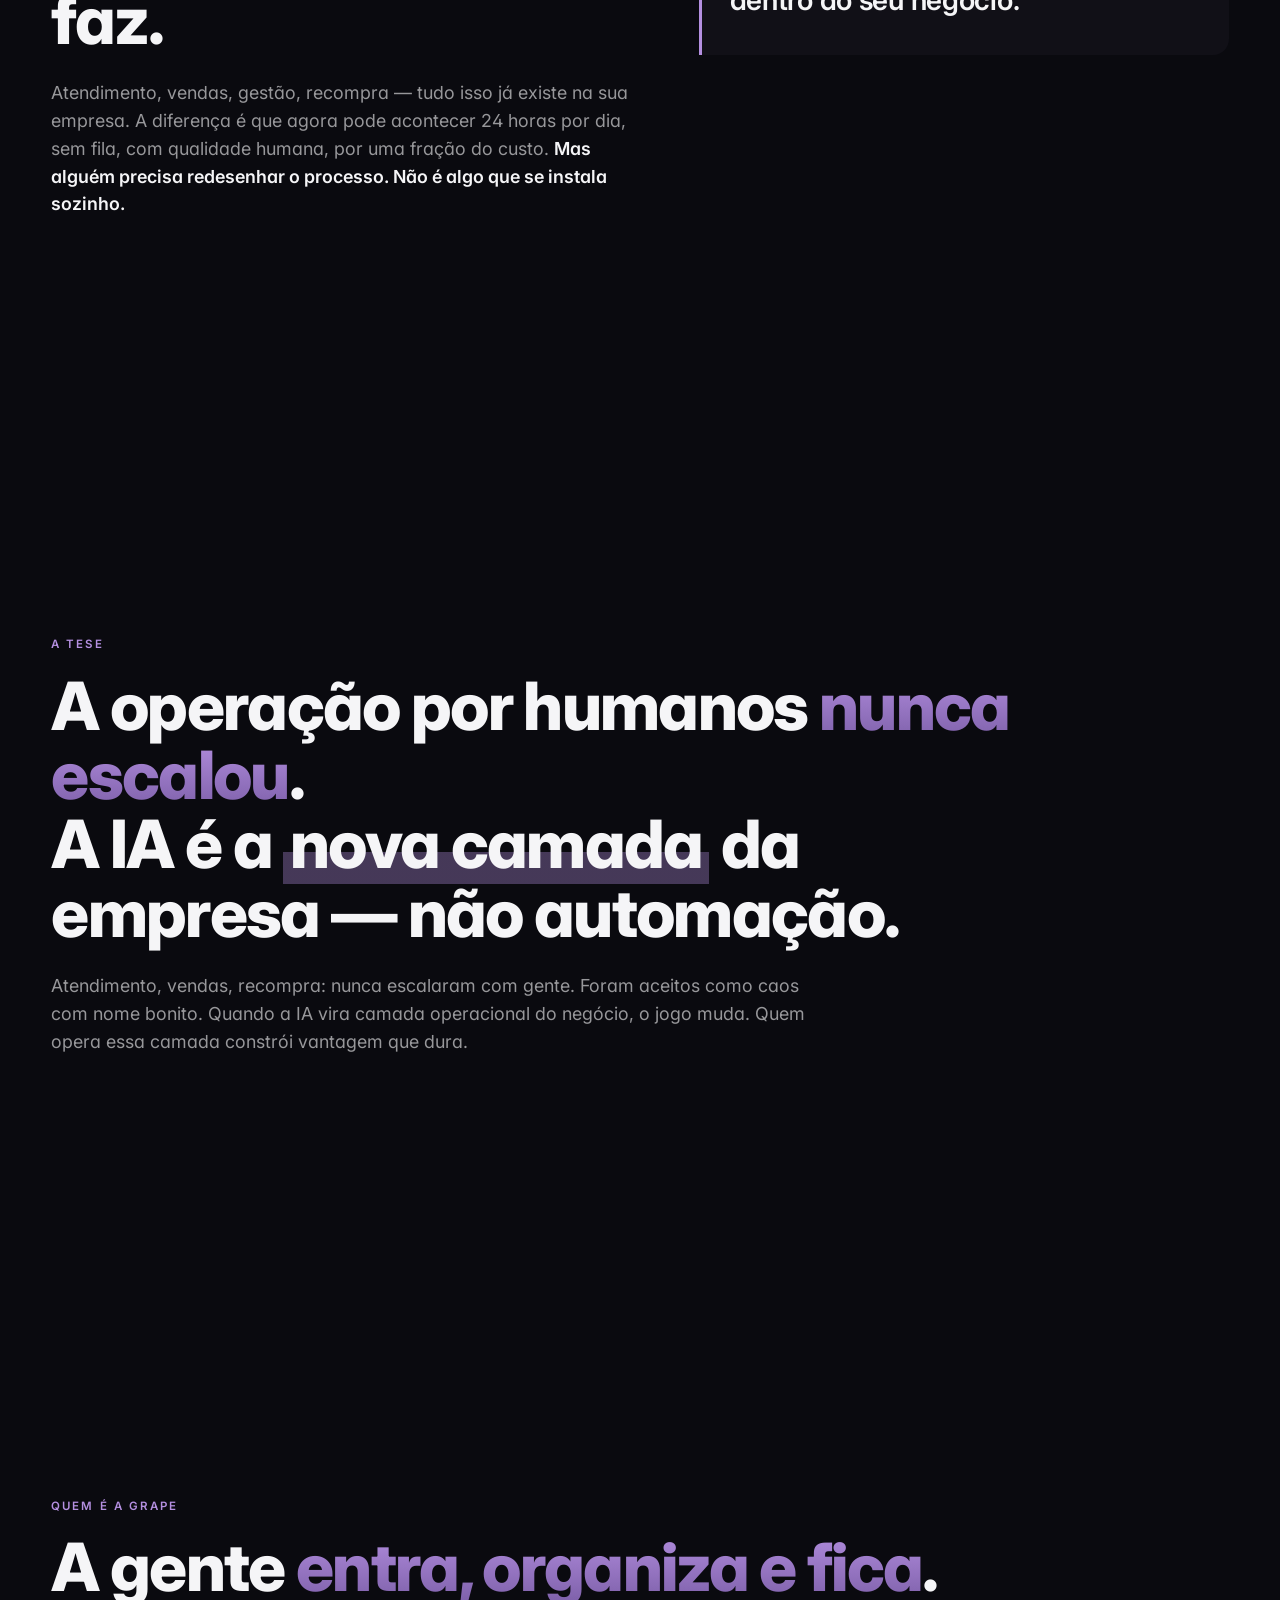
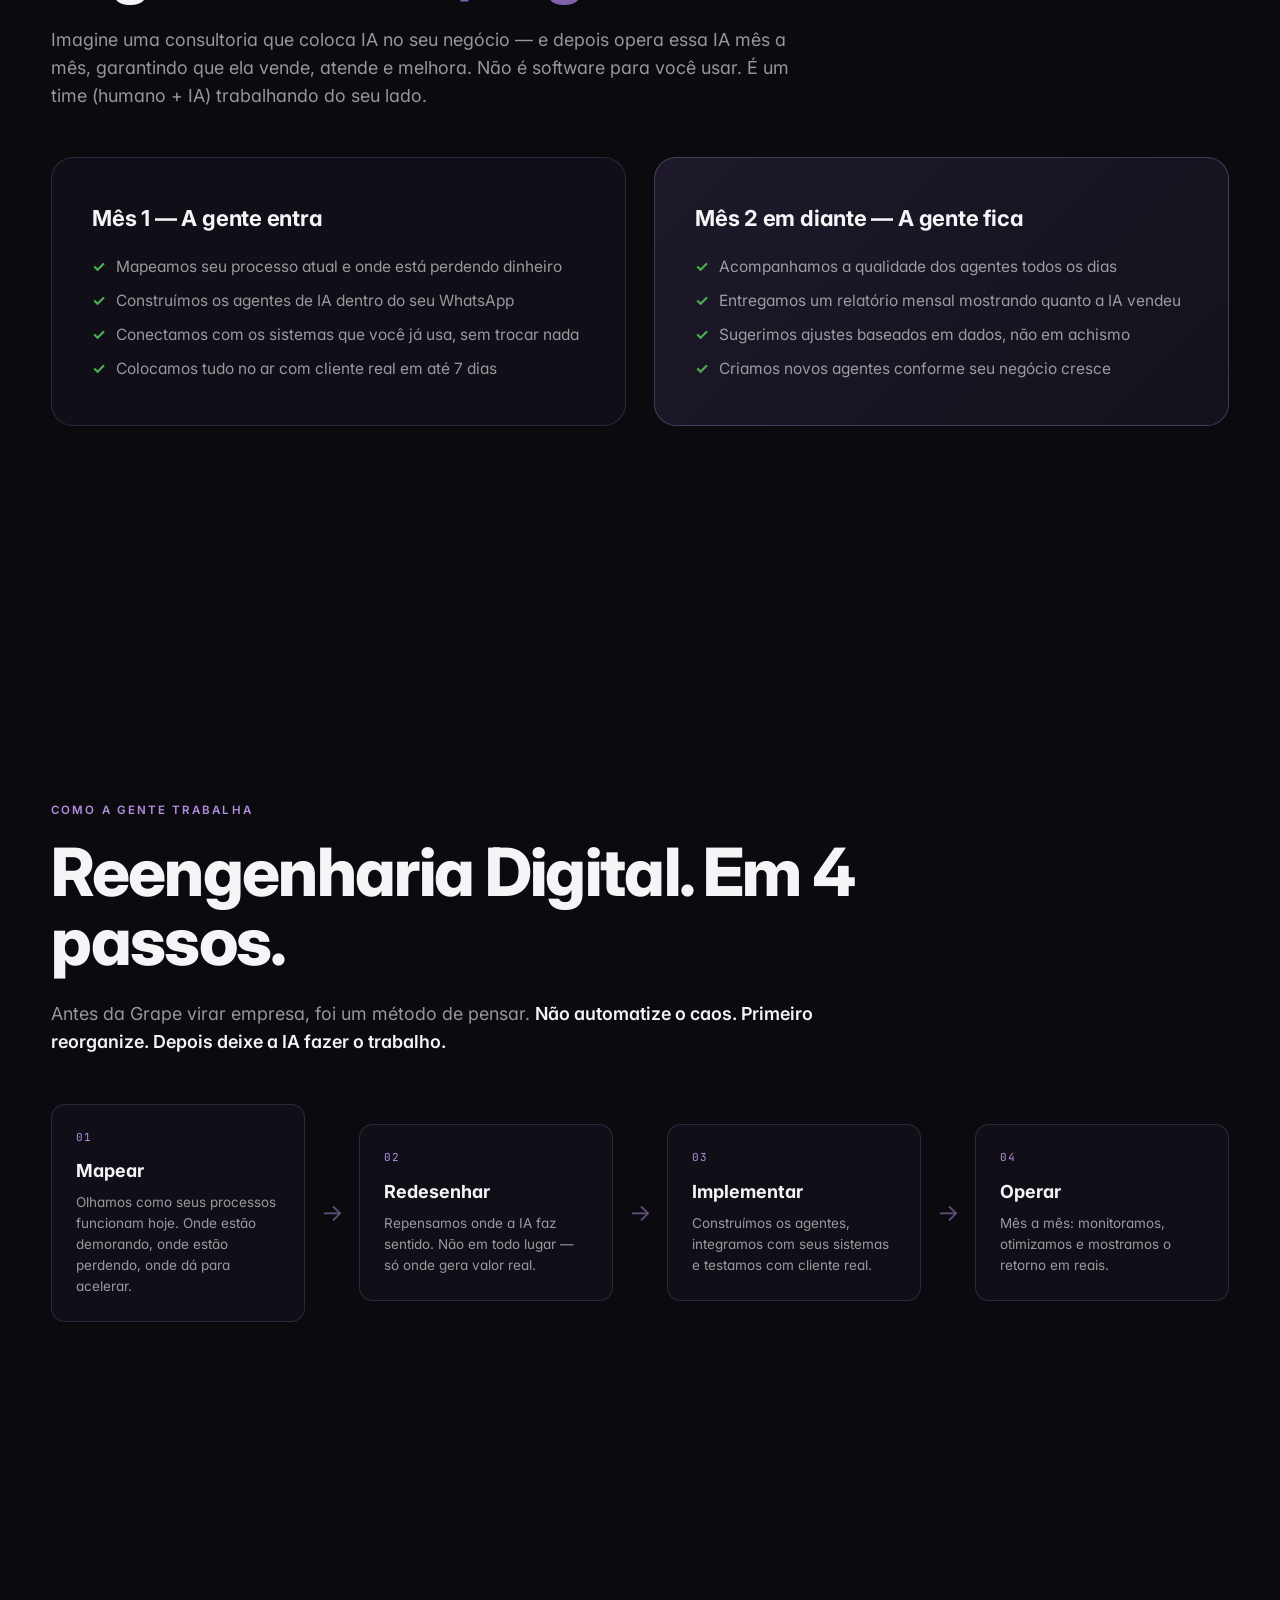
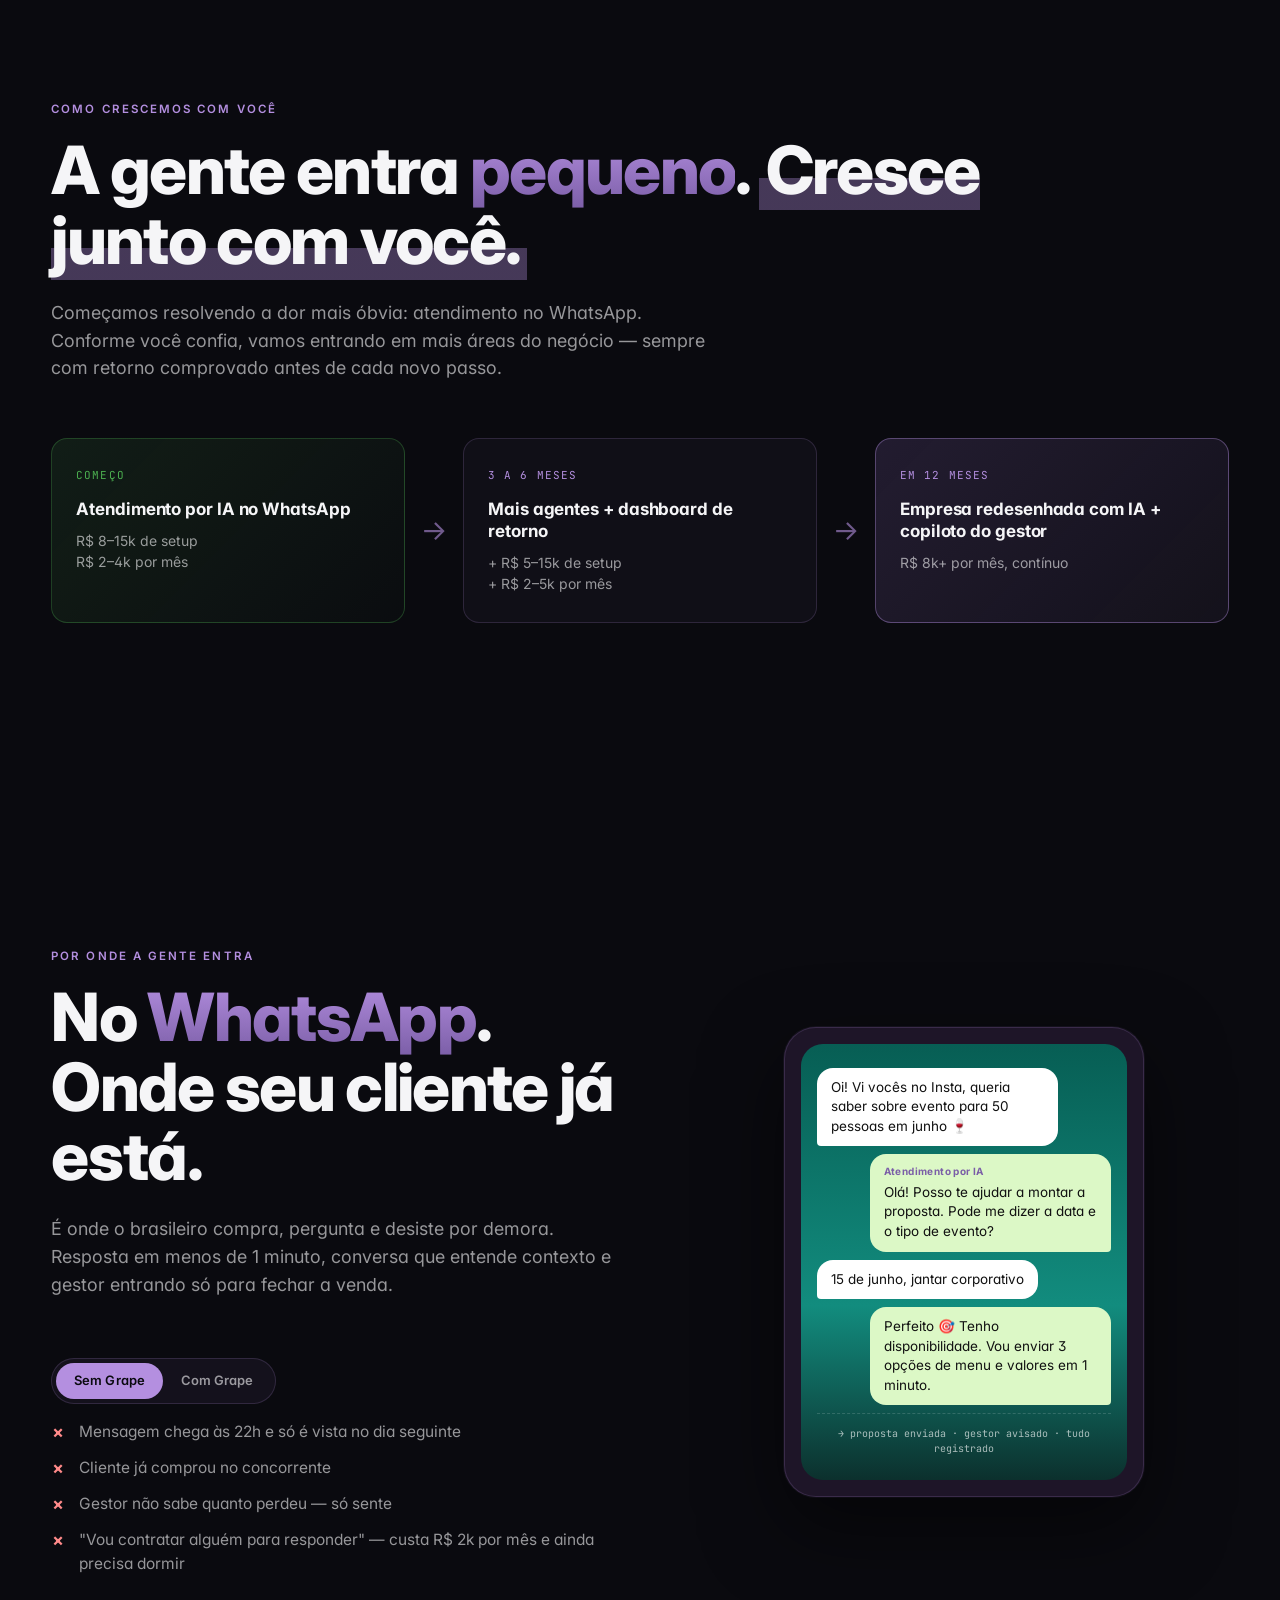
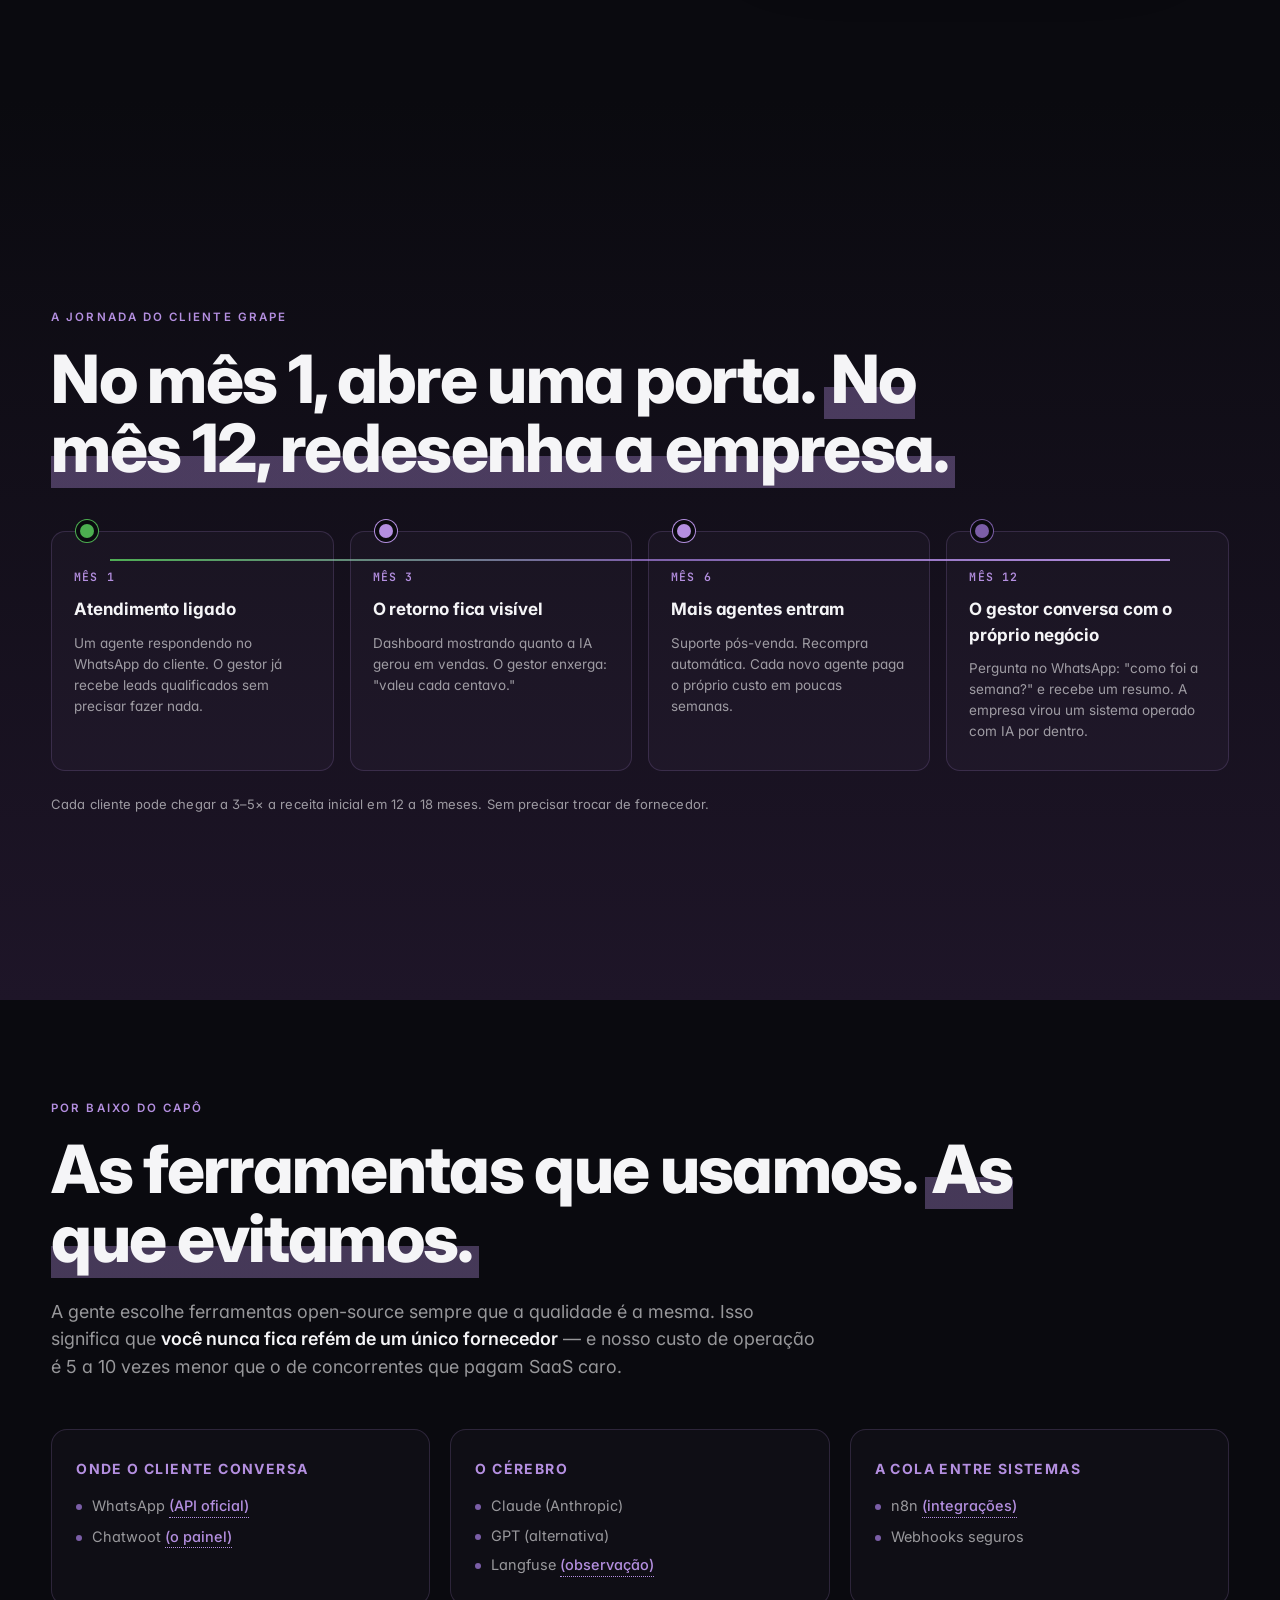
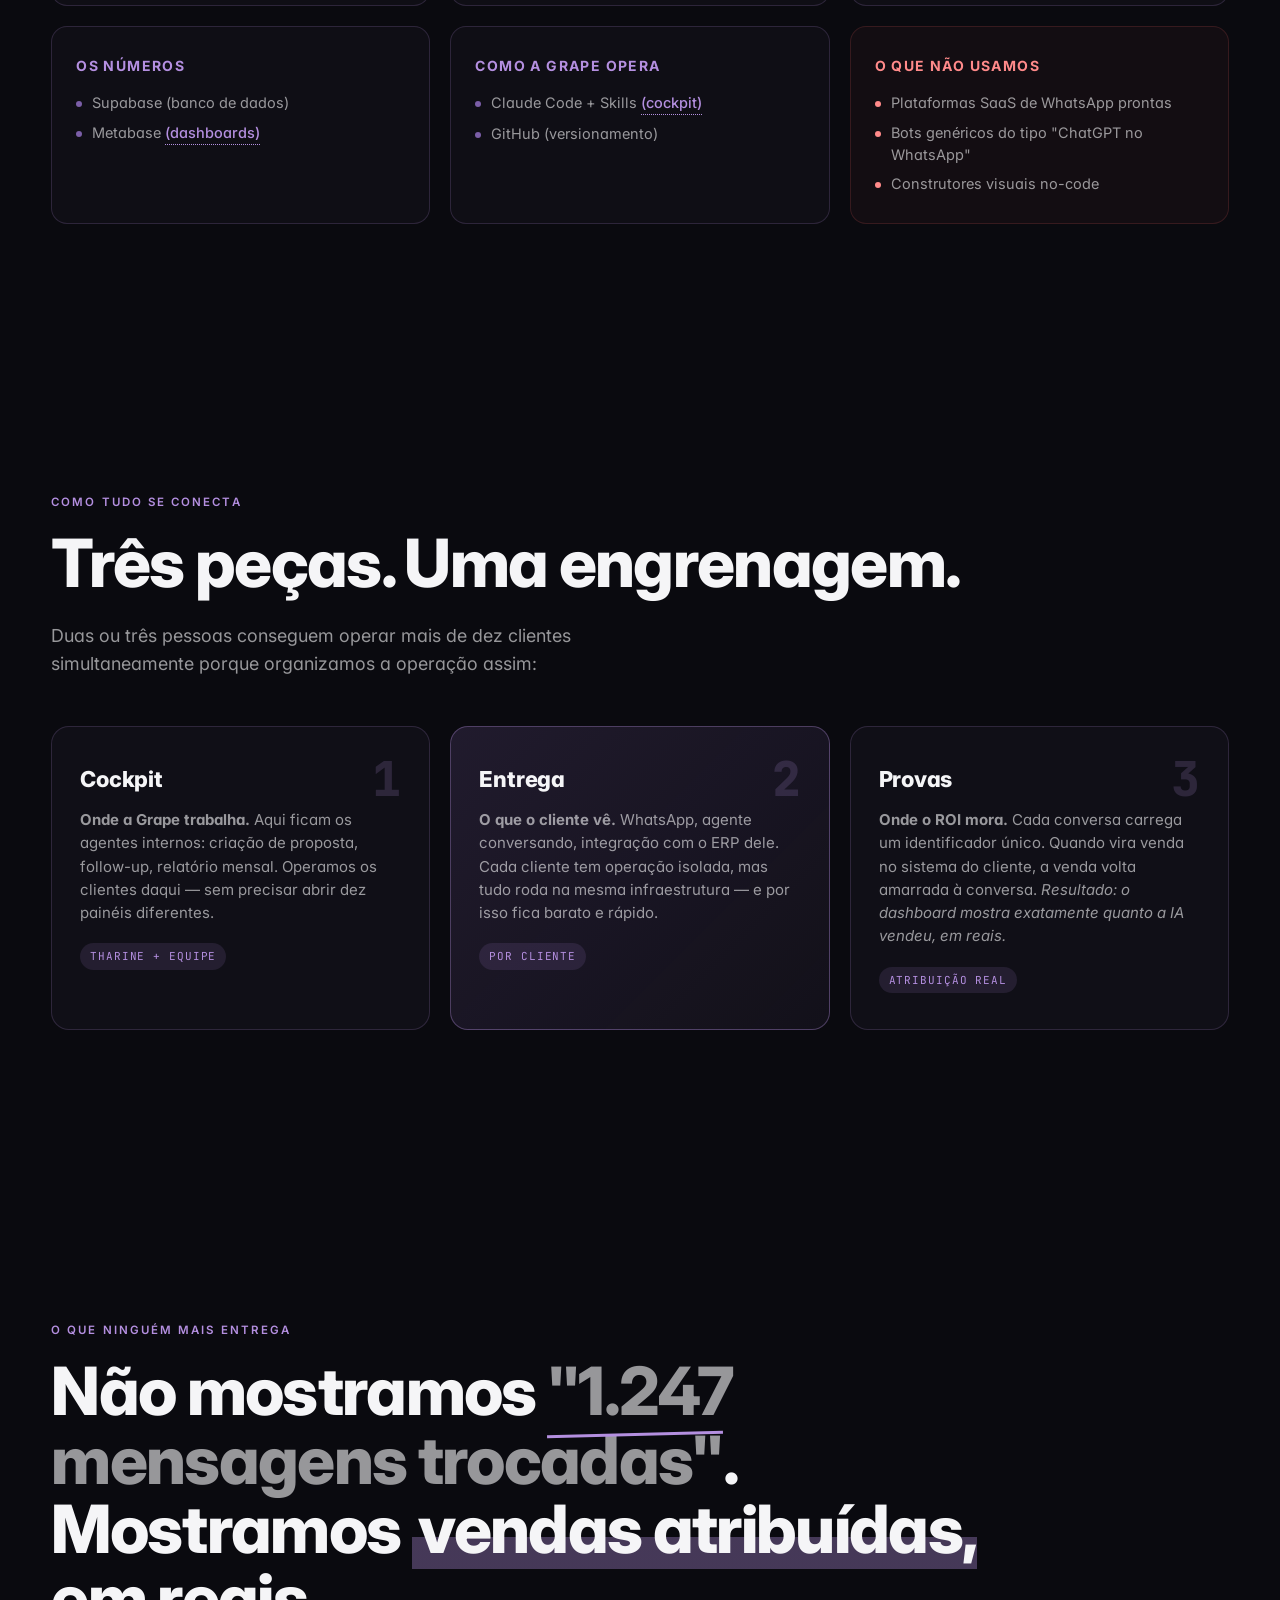
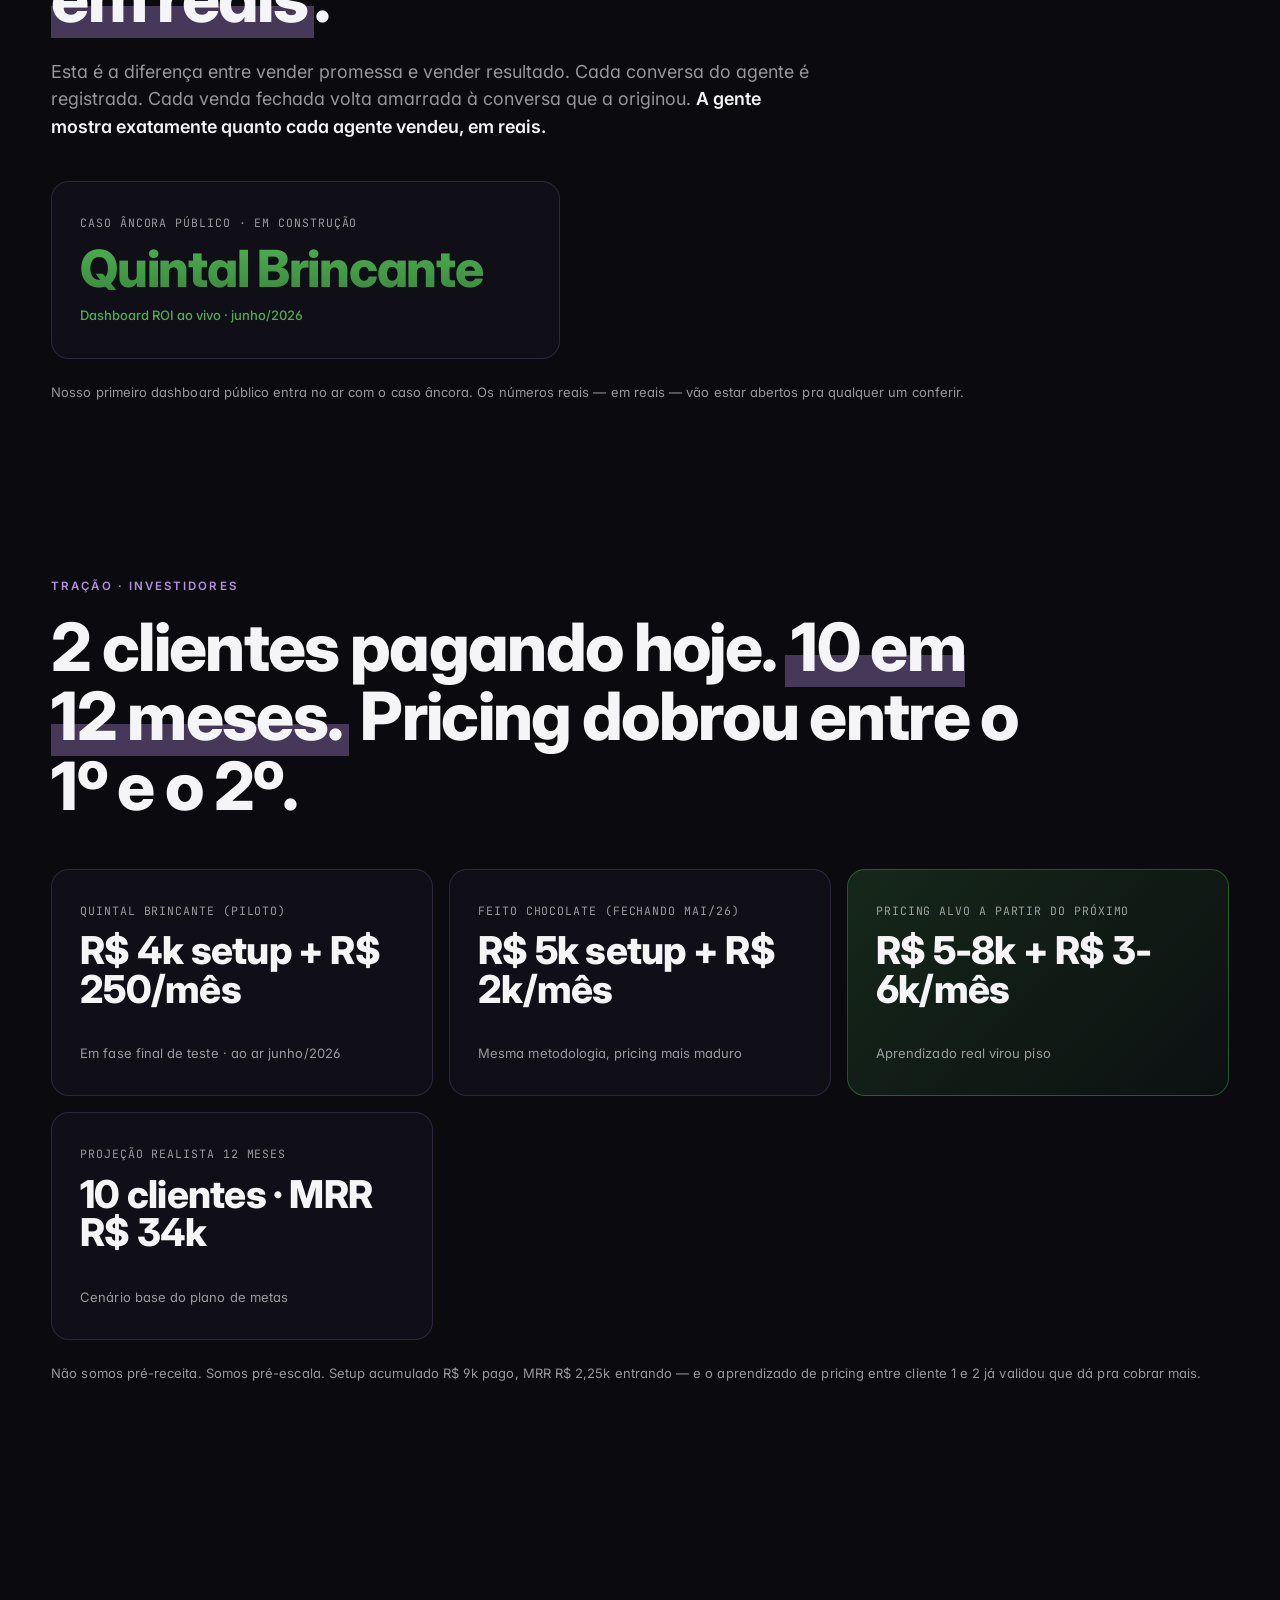
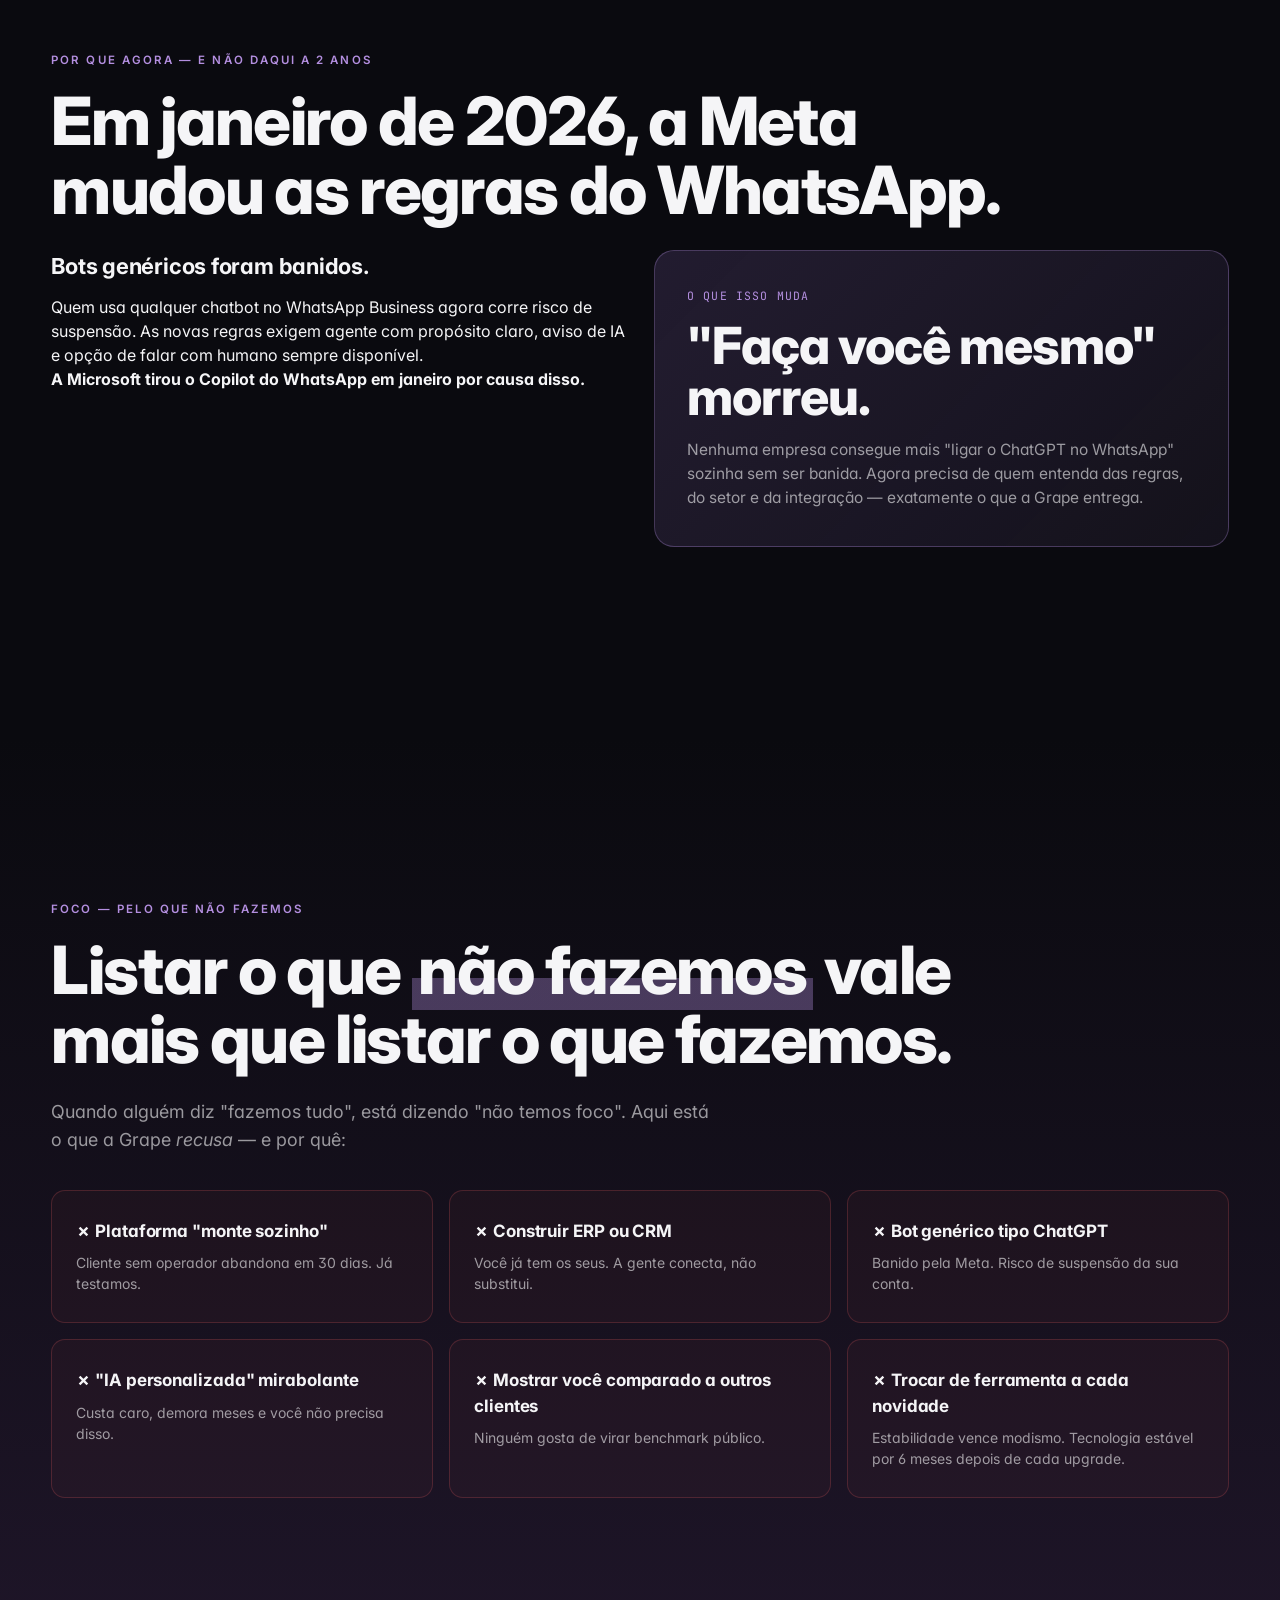
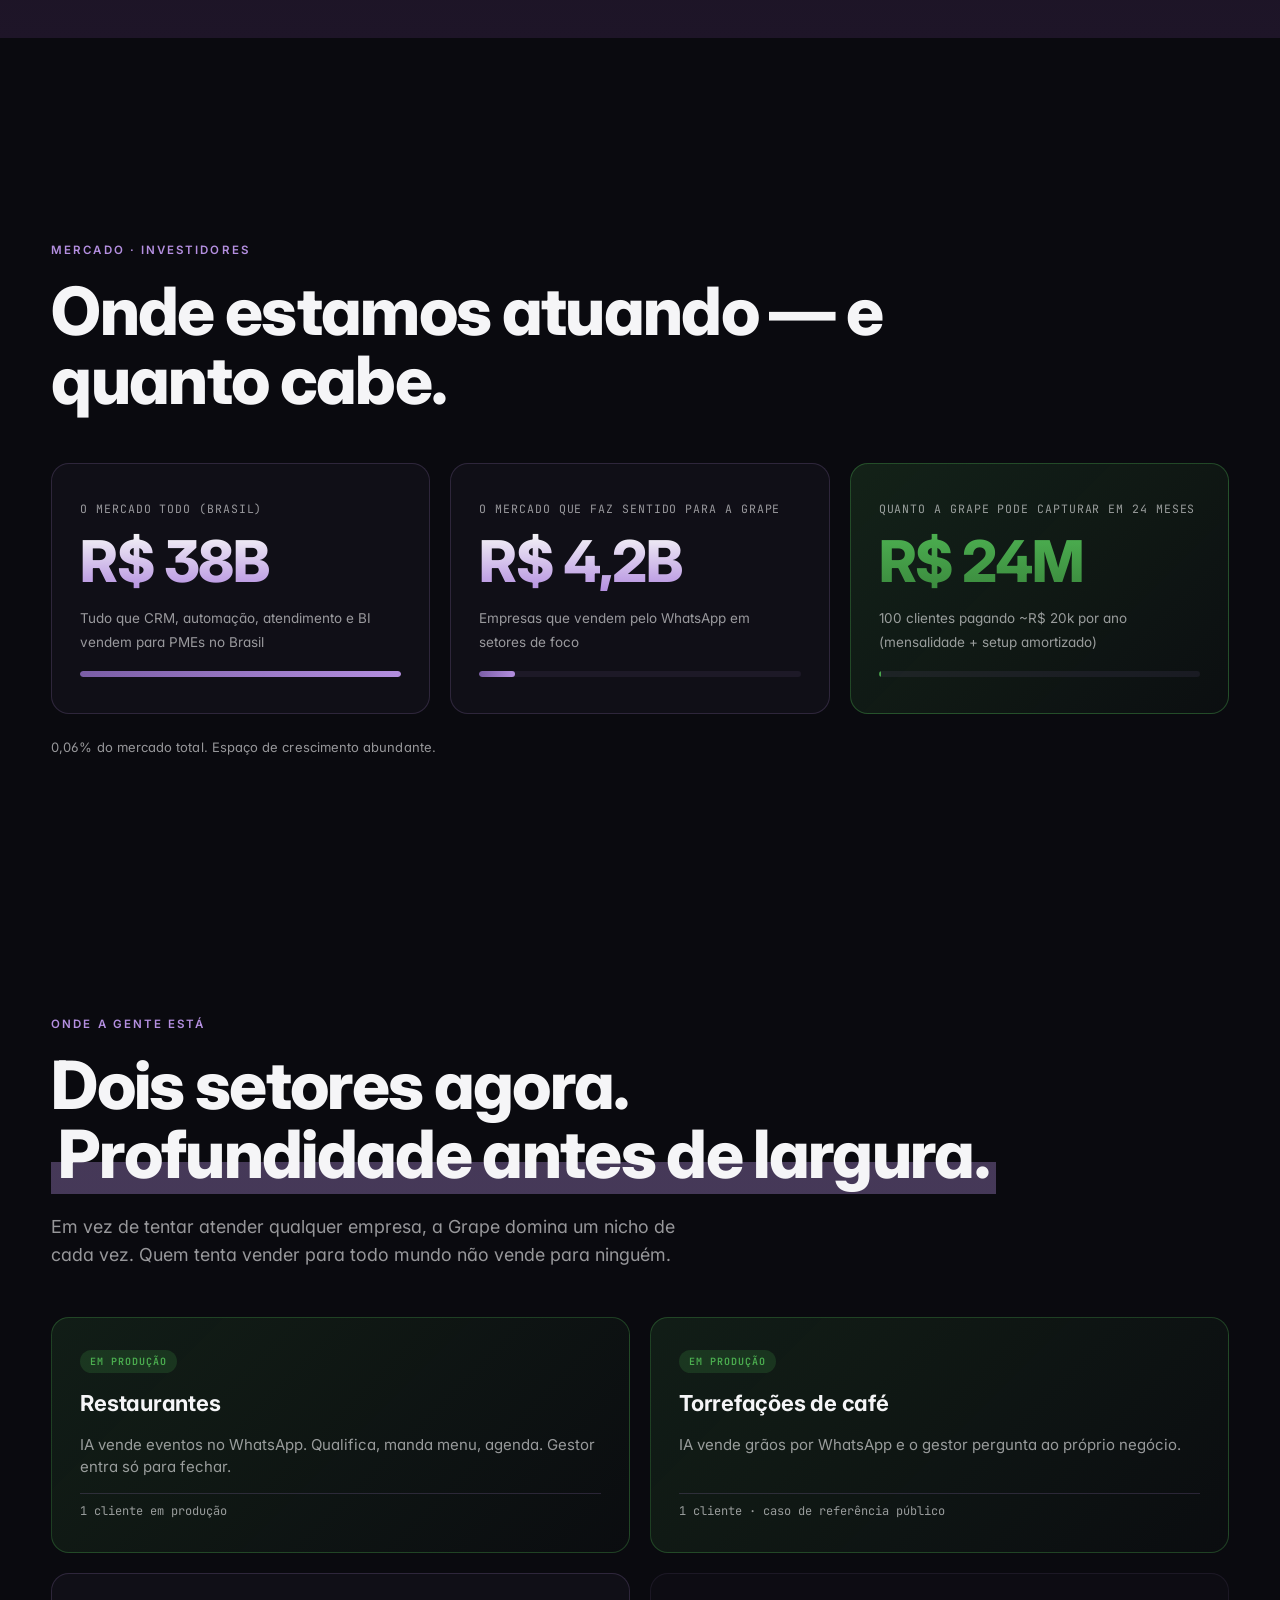
==== commit a786fe29: "refine(deck): voz A (firmeza elegante) + sweep de jargão + bloco Ask redesenhado - Cover (slide 1): " ====
--- a/deck/index.html
+++ b/deck/index.html
@@ -42,8 +42,8 @@
       <img src="assets/grape-logo.png" alt="Grape AI" class="cover-logo">
     </div>
     <h1 class="cover-title">Grape <span class="accent">AI</span></h1>
-    <p class="cover-tagline">A IA que vira processo. Não a que vira mais um aplicativo.</p>
-    <p class="cover-sub">Implementamos e operamos inteligência artificial dentro do seu negócio — do WhatsApp do cliente à gestão da empresa.</p>
+    <p class="cover-tagline">A operação de IA que <em>entra, organiza e fica</em>.</p>
+    <p class="cover-sub">Não vendemos software. Implementamos e operamos a IA dentro do seu negócio — do WhatsApp ao backoffice.</p>
     <div class="cover-meta">
       <span>2026</span>
       <span class="dot"></span>
@@ -64,9 +64,7 @@
       A gente faz <span class="hl">a IA dar resultado</span>.
     </h2>
     <p class="lede">
-      Nenhuma empresa precisa de mais um chatbot abandonado no WhatsApp.
-      Precisa de alguém que entre, organize o processo e fique do lado dela
-      garantindo que a IA esteja vendendo, atendendo e gerando dinheiro de verdade.
+      Nenhuma empresa precisa de mais um chatbot. Precisa de alguém que opere a IA do lado dela — vendendo, atendendo, gerando resultado mês a mês.
       <strong>Esse alguém é a Grape.</strong>
     </p>
   </div>
@@ -109,6 +107,15 @@
     <div class="big-quote">
       <p>"Não vendemos um chatbot.<br>Vendemos uma <em>operação de IA</em> dentro do seu negócio."</p>
     </div>
+  </div>
+</section>
+
+<!-- SLIDE 4.5: A TESE -->
+<section class="slide slide--deep" data-audience="all" data-slide="4.5">
+  <div class="container">
+    <p class="kicker">A tese</p>
+    <h2 class="h-display">A operação por humanos <em>nunca escalou</em>.<br>A IA é a <span class="hl">nova camada</span> da empresa — não automação.</h2>
+    <p class="lede max-2col">Atendimento, vendas, recompra: nunca escalaram com gente. Foram aceitos como caos com nome bonito. Quando a IA vira camada operacional do negócio, o jogo muda. Quem opera essa camada constrói vantagem que dura.</p>
   </div>
 </section>
 
@@ -611,19 +618,19 @@
         <span class="ue-num">2 a 4 meses</span>
       </div>
       <div class="ue">
-        <span class="ue-label">Quanto cada cliente vale em 24 meses <span class="tooltip" data-tip="LTV (Lifetime Value): receita que cada cliente gera ao longo da relação.">(LTV)</span></span>
+        <span class="ue-label">Quanto cada cliente paga em 24 meses</span>
         <span class="ue-num">R$ 100k+</span>
       </div>
       <div class="ue">
-        <span class="ue-label">Quanto investimos para fechar cada cliente <span class="tooltip" data-tip="CAC (Custo de Aquisição de Cliente): o que se gasta em marketing e vendas para fechar um contrato.">(CAC)</span></span>
+        <span class="ue-label">Quanto custa fechar cada cliente novo</span>
         <span class="ue-num">&lt; R$ 8k</span>
       </div>
       <div class="ue ue--accent">
-        <span class="ue-label">A conta que importa: LTV ÷ CAC</span>
-        <span class="ue-num">12× ou mais</span>
-      </div>
-    </div>
-    <p class="footnote">Empresas saudáveis ficam em 3×. A Grape mira em 12×. Por isso queremos crescer com cuidado, sem queimar dinheiro.</p>
+        <span class="ue-label">A conta que importa</span>
+        <span class="ue-num">Cada cliente paga 12× o que custou</span>
+      </div>
+    </div>
+    <p class="footnote">O bom da indústria é cliente que paga 3× o que custou pra fechar. A Grape mira em 12×. Por isso a gente cresce com cuidado, sem queimar dinheiro.</p>
   </div>
 </section>
 
@@ -734,6 +741,31 @@
   </div>
 </section>
 
+<!-- SLIDE 27.5: ASIMETRIA — POR QUE A GRAPE GANHA -->
+<section class="slide slide--dark" data-audience="all" data-slide="27.5">
+  <div class="container">
+    <p class="kicker">Asimetria</p>
+    <h2 class="h-display">Por que a Grape <span class="hl">ganha esse setor</span>.</h2>
+    <div class="grid-3">
+      <div class="card">
+        <div class="card-num">01</div>
+        <h3>Modelo de serviço, não software</h3>
+        <p>Concorrente que vende plataforma não consegue copiar isso sem virar outra empresa. Quem vende SaaS depende de cliente self-service. A Grape entrega operação ao lado.</p>
+      </div>
+      <div class="card">
+        <div class="card-num">02</div>
+        <h3>Compliance Meta 2026 nativo</h3>
+        <p>Quem entrou nesse mercado em 2024 vai ter que reescrever em 2026. A Grape já nasceu nas regras novas — e já viu Microsoft sair do WhatsApp por causa delas.</p>
+      </div>
+      <div class="card">
+        <div class="card-num">03</div>
+        <h3>ROI em reais é o produto</h3>
+        <p>Mensagens trocadas é métrica de vaidade. A Grape cobra pelo dinheiro que entra. Cada agente é amarrado à venda que originou — e o cliente vê em tempo real.</p>
+      </div>
+    </div>
+  </div>
+</section>
+
 <!-- SLIDE 28: RISCOS -->
 <section class="slide slide--dark" data-audience="investor" data-slide="28">
   <div class="container">
@@ -760,95 +792,69 @@
   </div>
 </section>
 
-<!-- SLIDE 29: ASK INVESTIDORES -->
+<!-- SLIDE 29: ASK + USO DE FUNDS (fundido) -->
 <section class="slide slide--ask" data-audience="investor" data-tags="hotmilk" data-slide="29">
   <div class="container">
     <p class="kicker kicker--ask">O Pedido · investidores</p>
-    <h2 class="h-display"><span class="hl">R$ 120 mil</span>. 12 meses de runway. Foco no que ninguém mais paga.</h2>
-    <p class="lede max-2col">Cheque pequeno, decisão grande. R$ 120k cobre 12 meses de runway sem contratação fixa — porque o investimento vai pra construir o time de IA interna que substitui contratação. Compatível com cheque único de anjo PF, ou split entre programa de aceleradora + anjo complementar.</p>
+    <h2 class="h-display"><span class="hl">R$ 120 mil</span>. 12 meses pra construir o que escala.</h2>
+    <p class="lede max-2col">Sem gastar com salário fixo. Sem contratar gente nova. Cada real entra em algo que multiplica a Grape.</p>
+    <div class="market-grid">
+      <div class="market-card market-card--main">
+        <span class="market-label">Tecnologia & Infraestrutura</span>
+        <span class="market-big">40% · R$ 48k</span>
+        <span class="market-sub">Hardware, máquinas, infra técnica e ferramentas de IA — pra escalar a operação sem contratar</span>
+        <div class="market-bar"><div class="market-bar-fill" style="width:100%"></div></div>
+      </div>
+      <div class="market-card">
+        <span class="market-label">Aquisição de clientes</span>
+        <span class="market-big">35% · R$ 42k</span>
+        <span class="market-sub">Conteúdo, anúncios, eventos e ferramentas pra trazer cliente novo de forma previsível</span>
+        <div class="market-bar"><div class="market-bar-fill" style="width:88%"></div></div>
+      </div>
+      <div class="market-card">
+        <span class="market-label">Caso público de resultado</span>
+        <span class="market-big">15% · R$ 18k</span>
+        <span class="market-sub">Construir o painel público que mostra o resultado dos clientes em reais, em tempo real</span>
+        <div class="market-bar"><div class="market-bar-fill" style="width:38%"></div></div>
+      </div>
+      <div class="market-card">
+        <span class="market-label">Reserva</span>
+        <span class="market-big">10% · R$ 12k</span>
+        <span class="market-sub">Caixa de segurança pra absorver atrasos sem parar a operação</span>
+        <div class="market-bar"><div class="market-bar-fill" style="width:25%"></div></div>
+      </div>
+    </div>
+    <p class="footnote">Aceitamos o investimento da forma que fizer sentido pra você. A gente conversa.</p>
+  </div>
+</section>
+
+<!-- SLIDE 29.2: QUANDO O CHEQUE SE PAGA -->
+<section class="slide slide--ask" data-audience="investor" data-slide="29.2">
+  <div class="container">
+    <p class="kicker kicker--ask">Quando o cheque se paga · investidores</p>
+    <h2 class="h-display">Em <span class="hl">~10 meses</span>, a receita cobre o cheque. Em 2-3 anos, o investimento rende.</h2>
     <div class="ask-grid">
       <div class="ask-card">
-        <h3>Por quê esse número</h3>
+        <h3>No caixa — em 10 meses</h3>
         <ul>
-          <li><strong>12 meses de runway</strong> com burn de ~R$ 10k/mês pós-investimento</li>
-          <li><strong>~44% sobre receita projetada de 12m</strong> (cenário realista R$ 270k) — defensável pra primeira rodada</li>
-          <li><strong>Compatível com Hotmilk + Anjo PF</strong> (ex: split R$ 50k programa + R$ 70k anjo)</li>
-          <li><strong>Faixa aceitável:</strong> R$ 100-150k. Abaixo não cabe a tese; acima força equity excessivo</li>
-        </ul>
+          <li><strong>Mês 5:</strong> 4 clientes ativos · R$ 35 mil somados</li>
+          <li><strong>Mês 8:</strong> 6 clientes · R$ 95 mil somados</li>
+          <li><strong>Mês 10:</strong> 8 clientes · <strong>R$ 135 mil → cheque pago</strong></li>
+          <li><strong>Mês 12:</strong> 10 clientes ativos · R$ 195 mil somados</li>
+        </ul>
+        <p class="ask-cta">A receita que entra cobre o cheque que saiu, antes de fechar 12 meses.</p>
       </div>
       <div class="ask-card ask-card--main">
-        <h3>Estrutura — flexível</h3>
+        <h3>Na empresa — em 2-3 anos</h3>
         <ul>
-          <li><strong>Equity puro</strong> — pré-money R$ 1,3-1,5M, % entregue 7,5-10%</li>
-          <li><strong>Mútuo conversível</strong> — cap R$ 1,5-2M, desconto 20%</li>
-          <li><strong>Combinação</strong> — equity para programa estratégico + conversível para anjo PF</li>
-        </ul>
-        <p class="ask-cta">A estrutura se adapta ao perfil do investidor. O número não.</p>
-      </div>
-    </div>
-  </div>
-</section>
-
-<!-- SLIDE 29.1: USO DE FUNDS -->
-<section class="slide slide--dark" data-audience="investor" data-tags="hotmilk" data-slide="29.1">
-  <div class="container">
-    <p class="kicker">Uso de funds · investidores</p>
-    <h2 class="h-display"><span class="hl">0% pra salário fixo.</span> 40% pra construir o time de IA que substitui contratação.</h2>
-    <p class="lede max-2col">A tese da Grape é "não contrato, multiplico via IA". O uso de funds prova isso: o maior bucket vai pra construir os agentes internos que liberam a fundadora pra escalar — não pra folha de pagamento.</p>
-    <div class="ue-grid">
-      <div class="ue ue--accent">
-        <span class="ue-label">Time de IA Interna</span>
-        <span class="ue-num">40% · R$ 48k</span>
-        <span class="footnote">Claude API building + Langfuse + n8n + dev contractor pontual</span>
-      </div>
-      <div class="ue">
-        <span class="ue-label">Aquisição</span>
-        <span class="ue-num">35% · R$ 42k</span>
-        <span class="footnote">Conteúdo, anúncios B2B, eventos setoriais, ferramentas de outbound</span>
-      </div>
-      <div class="ue">
-        <span class="ue-label">Caso âncora público + ROI</span>
-        <span class="ue-num">15% · R$ 18k</span>
-        <span class="footnote">Dashboard público Quintal/Feito, página de cases, depoimentos</span>
-      </div>
-      <div class="ue">
-        <span class="ue-label">Reserva operacional</span>
-        <span class="ue-num">10% · R$ 12k</span>
-        <span class="footnote">Cushion de 4-5 meses de infra fixa</span>
-      </div>
-    </div>
-    <p class="footnote">O capital sai da fundadora pra empresa, não pra salário. Quando a Grape contratar — só quando o time de IA não cobrir mais — vai ser com receita, não com cheque de investidor.</p>
-  </div>
-</section>
-
-<!-- SLIDE 29.2: PAYBACK + RETORNO -->
-<section class="slide slide--ask" data-audience="investor" data-slide="29.2">
-  <div class="container">
-    <p class="kicker kicker--ask">Payback e retorno · investidores</p>
-    <h2 class="h-display">O cheque se paga em <span class="hl">~10 meses</span> de receita. O equity se paga no horizonte de 24-36 meses.</h2>
-    <div class="ask-grid">
-      <div class="ask-card">
-        <h3>Payback em receita (cenário realista)</h3>
-        <ul>
-          <li><strong>Mês 4-5:</strong> 4 clientes ativos · R$ 35k acumulados</li>
-          <li><strong>Mês 6:</strong> Time IA Interna v1 desbloqueia capacity</li>
-          <li><strong>Mês 8:</strong> 6 clientes · R$ 95k acumulados</li>
-          <li><strong>Mês 10:</strong> 8 clientes · <strong>R$ 135k → cheque pago</strong></li>
-          <li><strong>Mês 12:</strong> 10 clientes ativos · R$ 195k</li>
-        </ul>
-        <p class="ask-cta">Receita bruta cobre o cheque antes de fechar 12 meses.</p>
-      </div>
-      <div class="ask-card ask-card--main">
-        <h3>Retorno em equity (24-36 meses)</h3>
-        <ul>
-          <li><strong>Conservador</strong> (sem rodada seed): -45% — risco real, pre-seed paga</li>
-          <li><strong>Realista</strong> (capta seed em 24m, ARR R$ 600k, múltiplo 3x): <strong>+71% MoM (~2x)</strong></li>
-          <li><strong>Otimista</strong> (seed forte, 2ª vertical, ARR R$ 1M, múltiplo 4x): <strong>~3,8x</strong></li>
-        </ul>
-        <p class="ask-cta">Perfil compatível com pre-seed: 2x médio, 4x no upside, perda no downside.</p>
-      </div>
-    </div>
-    <p class="footnote">Honestidade é parte da tese. Investidor pre-seed que entende o risco entende esses números.</p>
+          <li><strong>Cenário realista</strong> — Grape capta nova rodada: investidor faz <strong>~2× o que pôs</strong></li>
+          <li><strong>Cenário otimista</strong> — segunda vertical decola: <strong>~4×</strong></li>
+          <li><strong>Cenário conservador</strong> — sem nova rodada: pode ter perda. Estágio inicial é risco real.</li>
+        </ul>
+        <p class="ask-cta">Mostramos os 3 cenários. Honestidade faz parte da tese.</p>
+      </div>
+    </div>
+    <p class="footnote">Esse é o perfil de retorno que se espera nesse estágio: 2× no caso médio, 4× no caso bom, e risco real no caso ruim.</p>
   </div>
 </section>
 
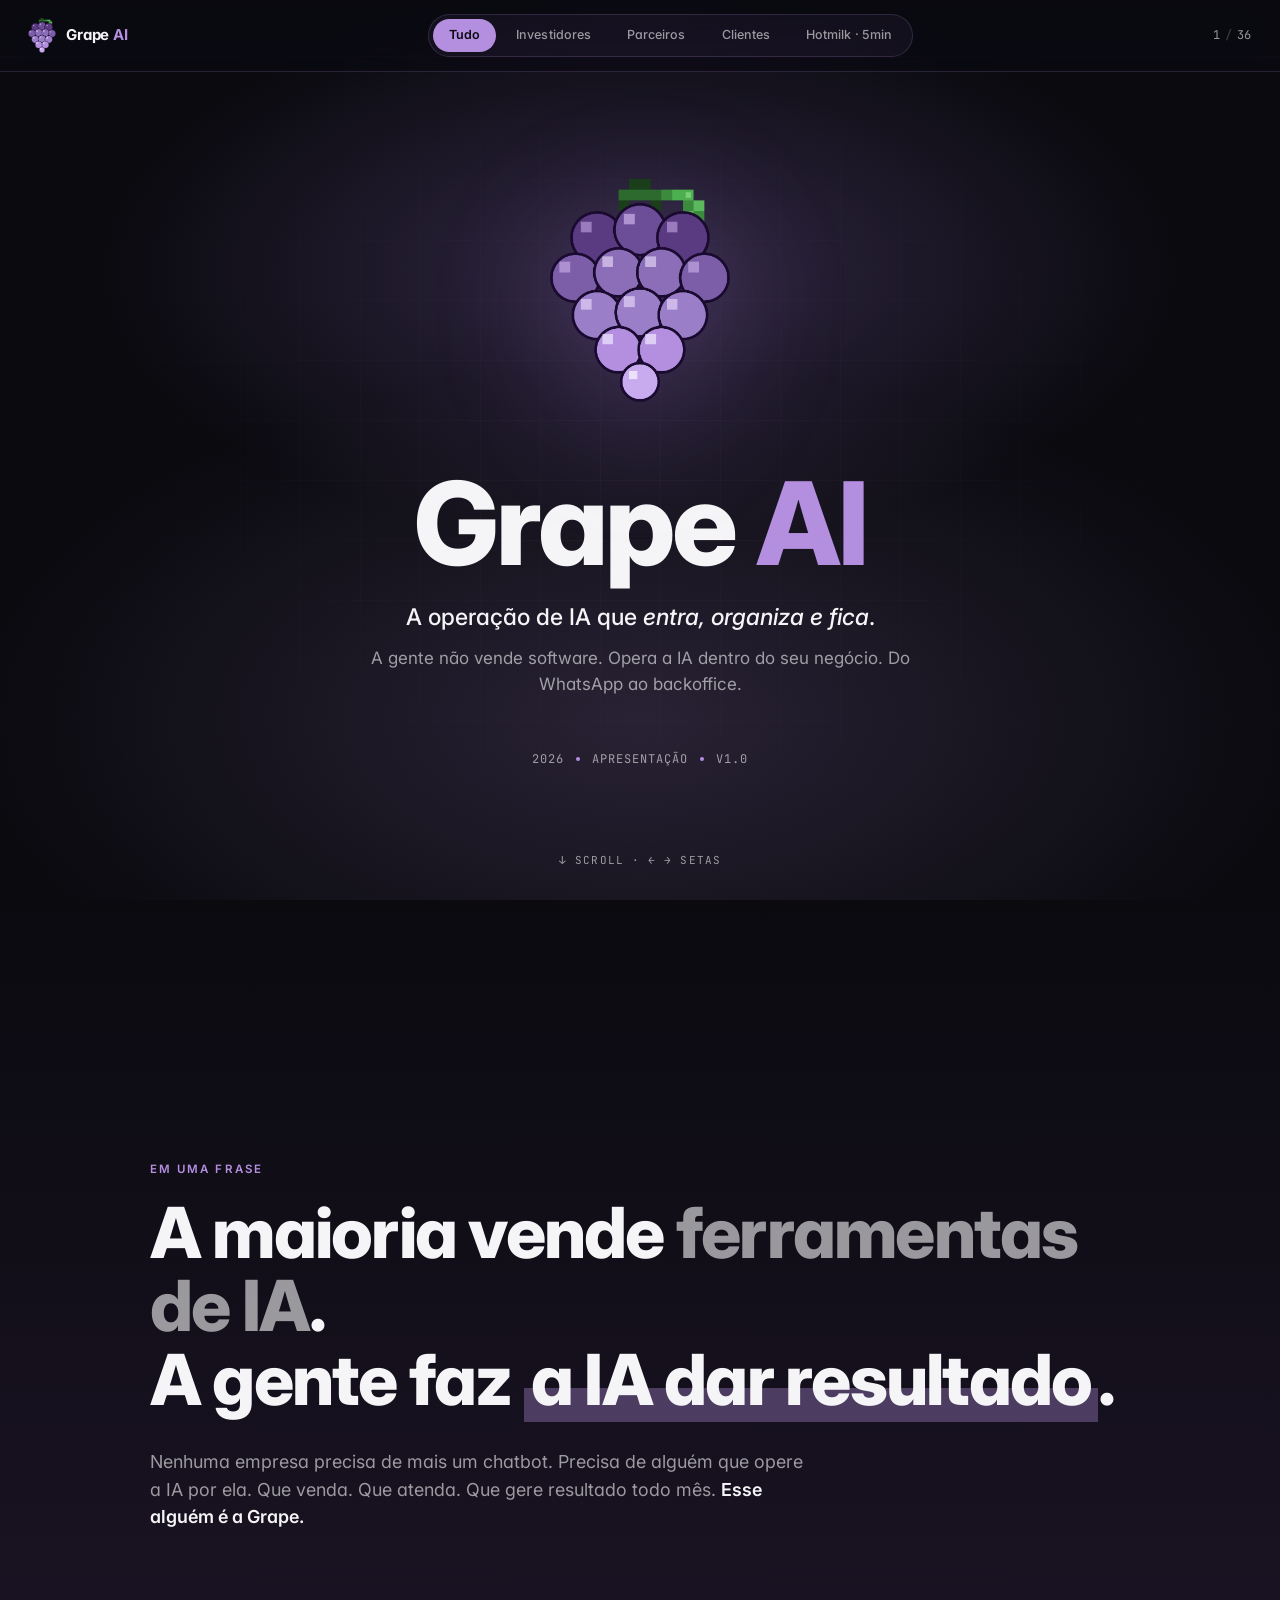
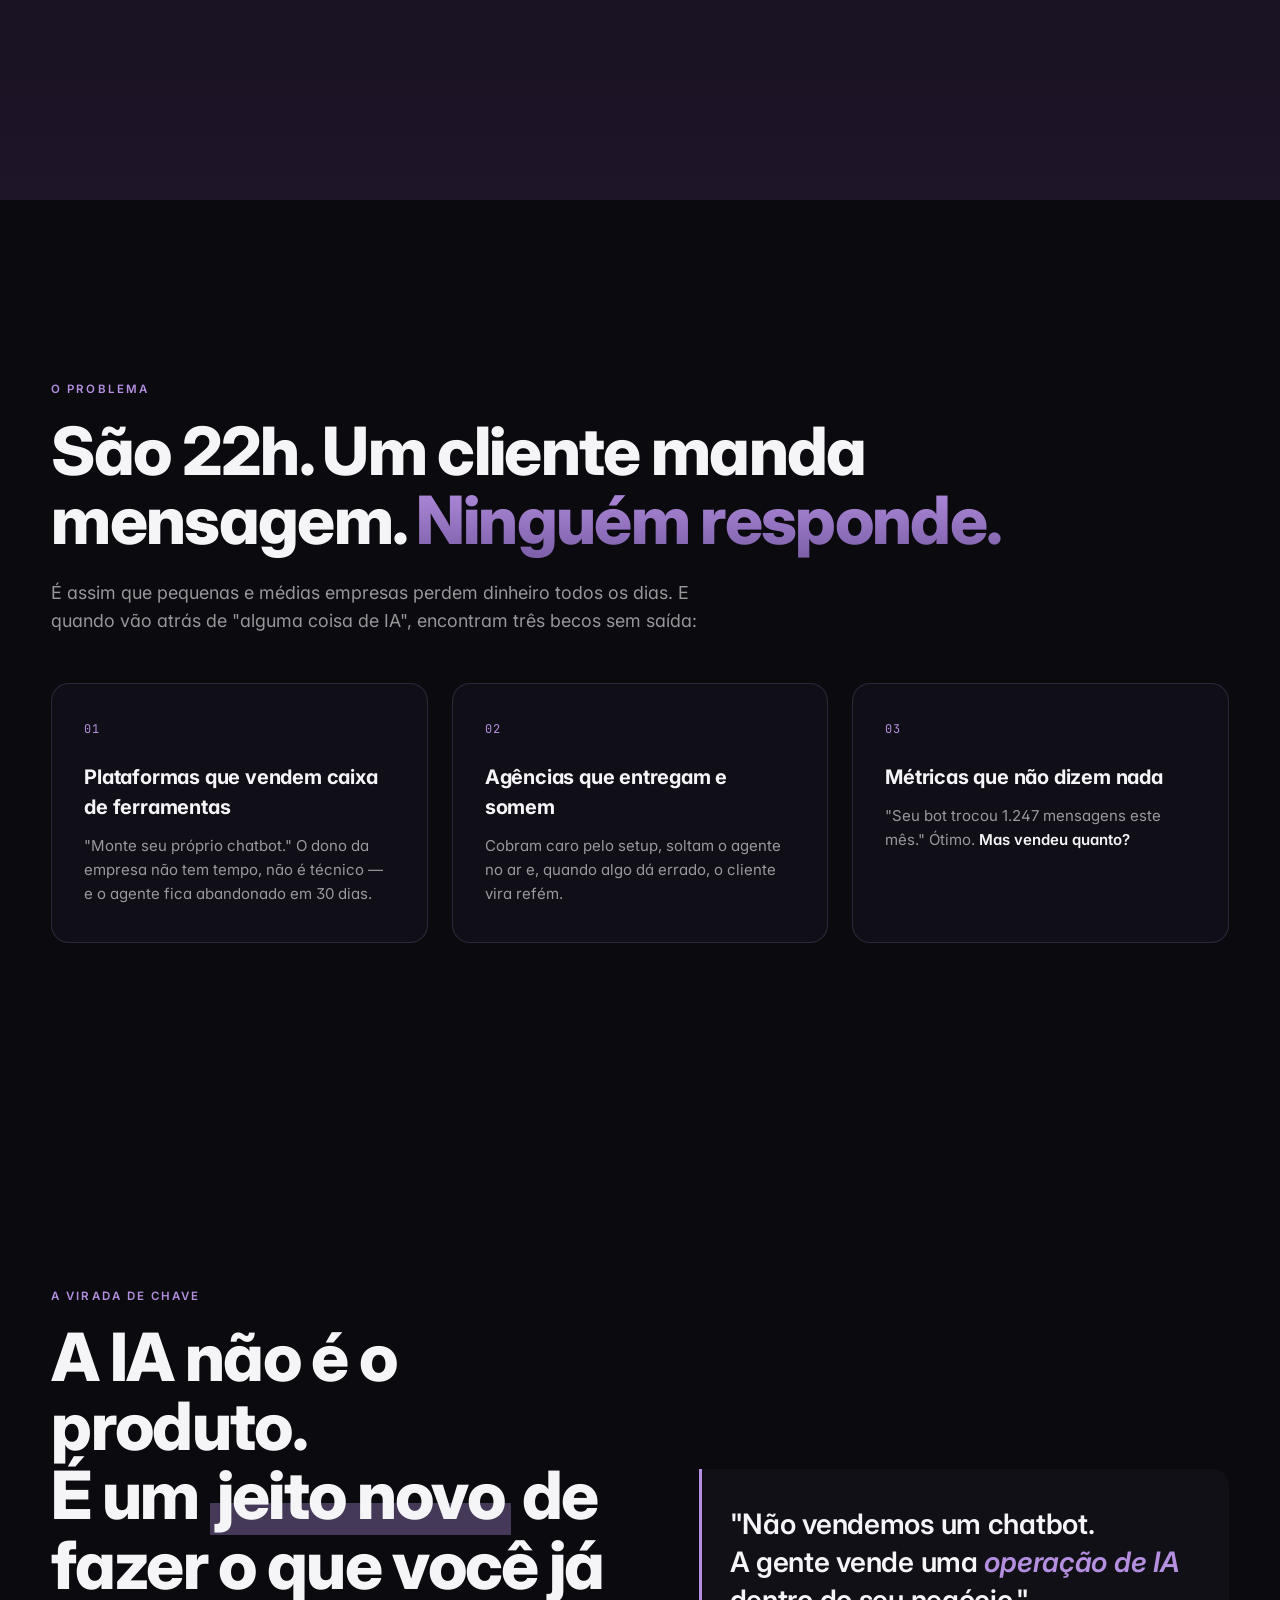
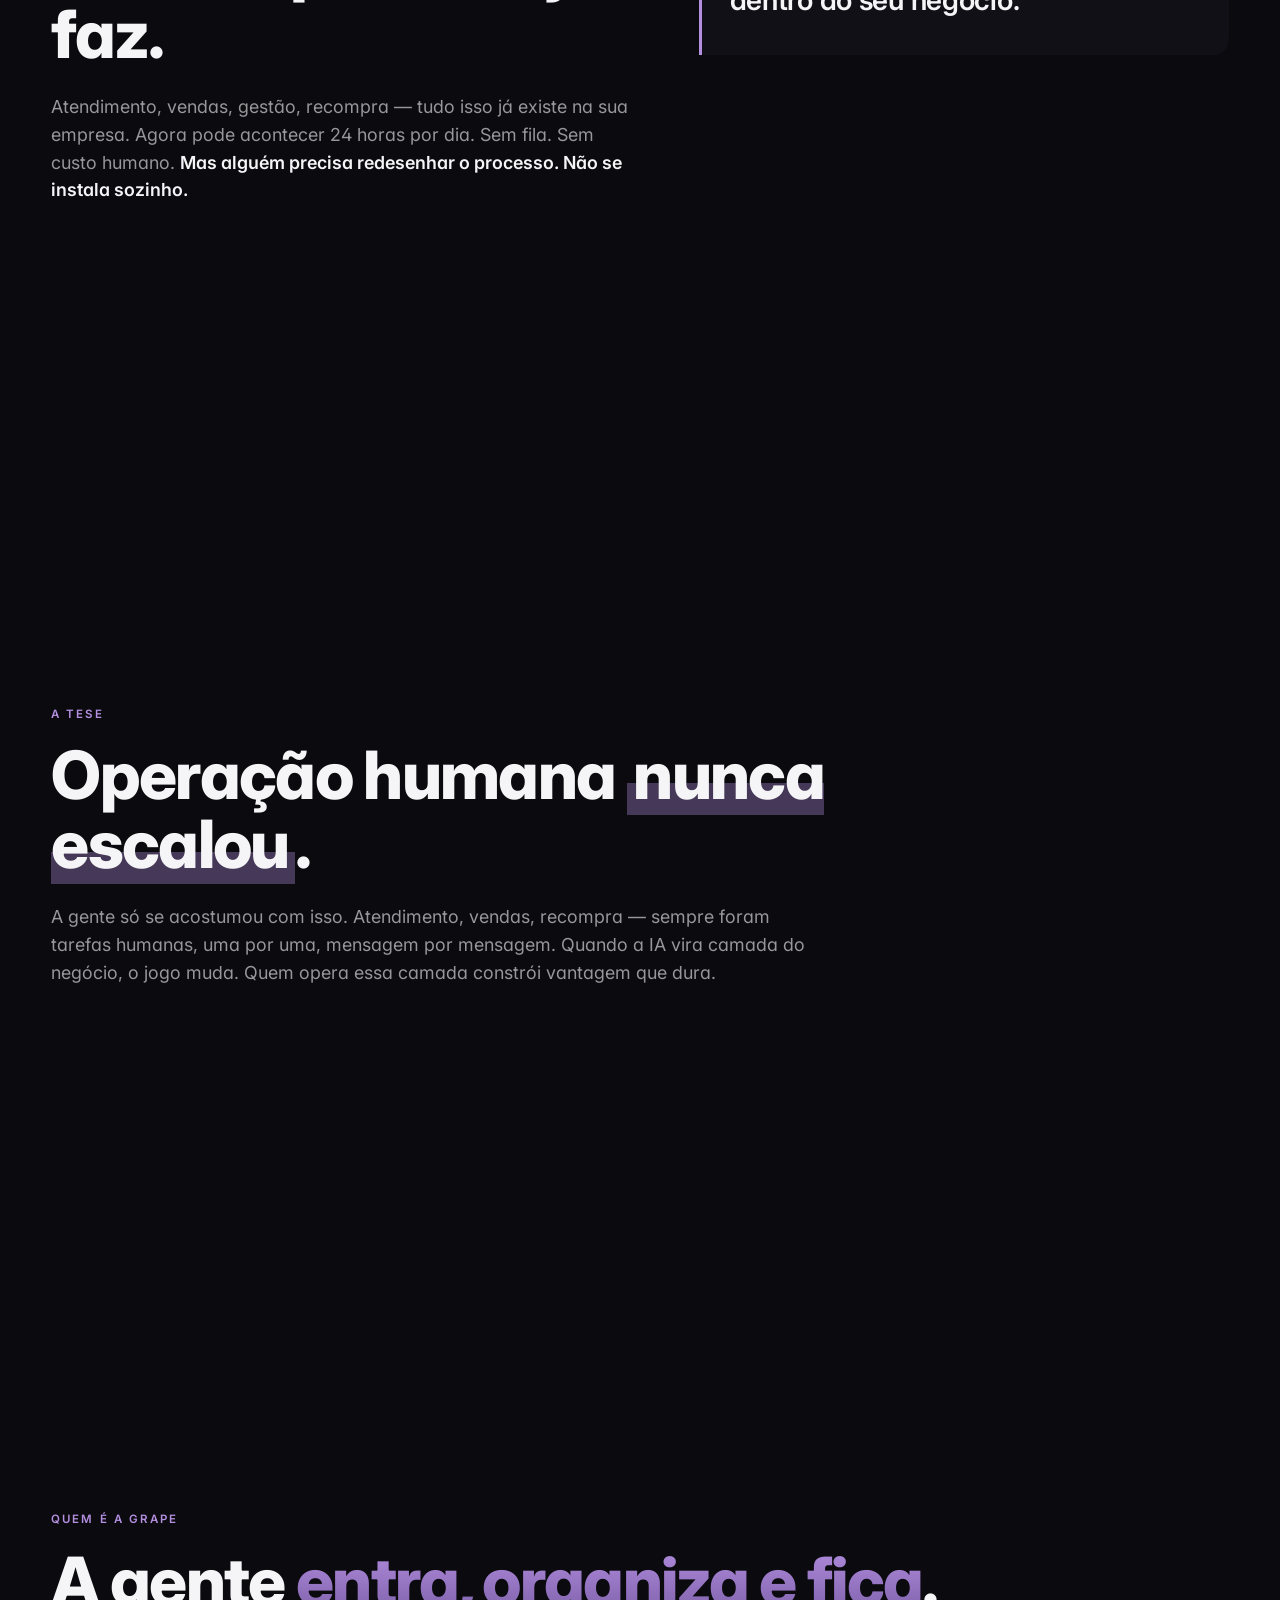
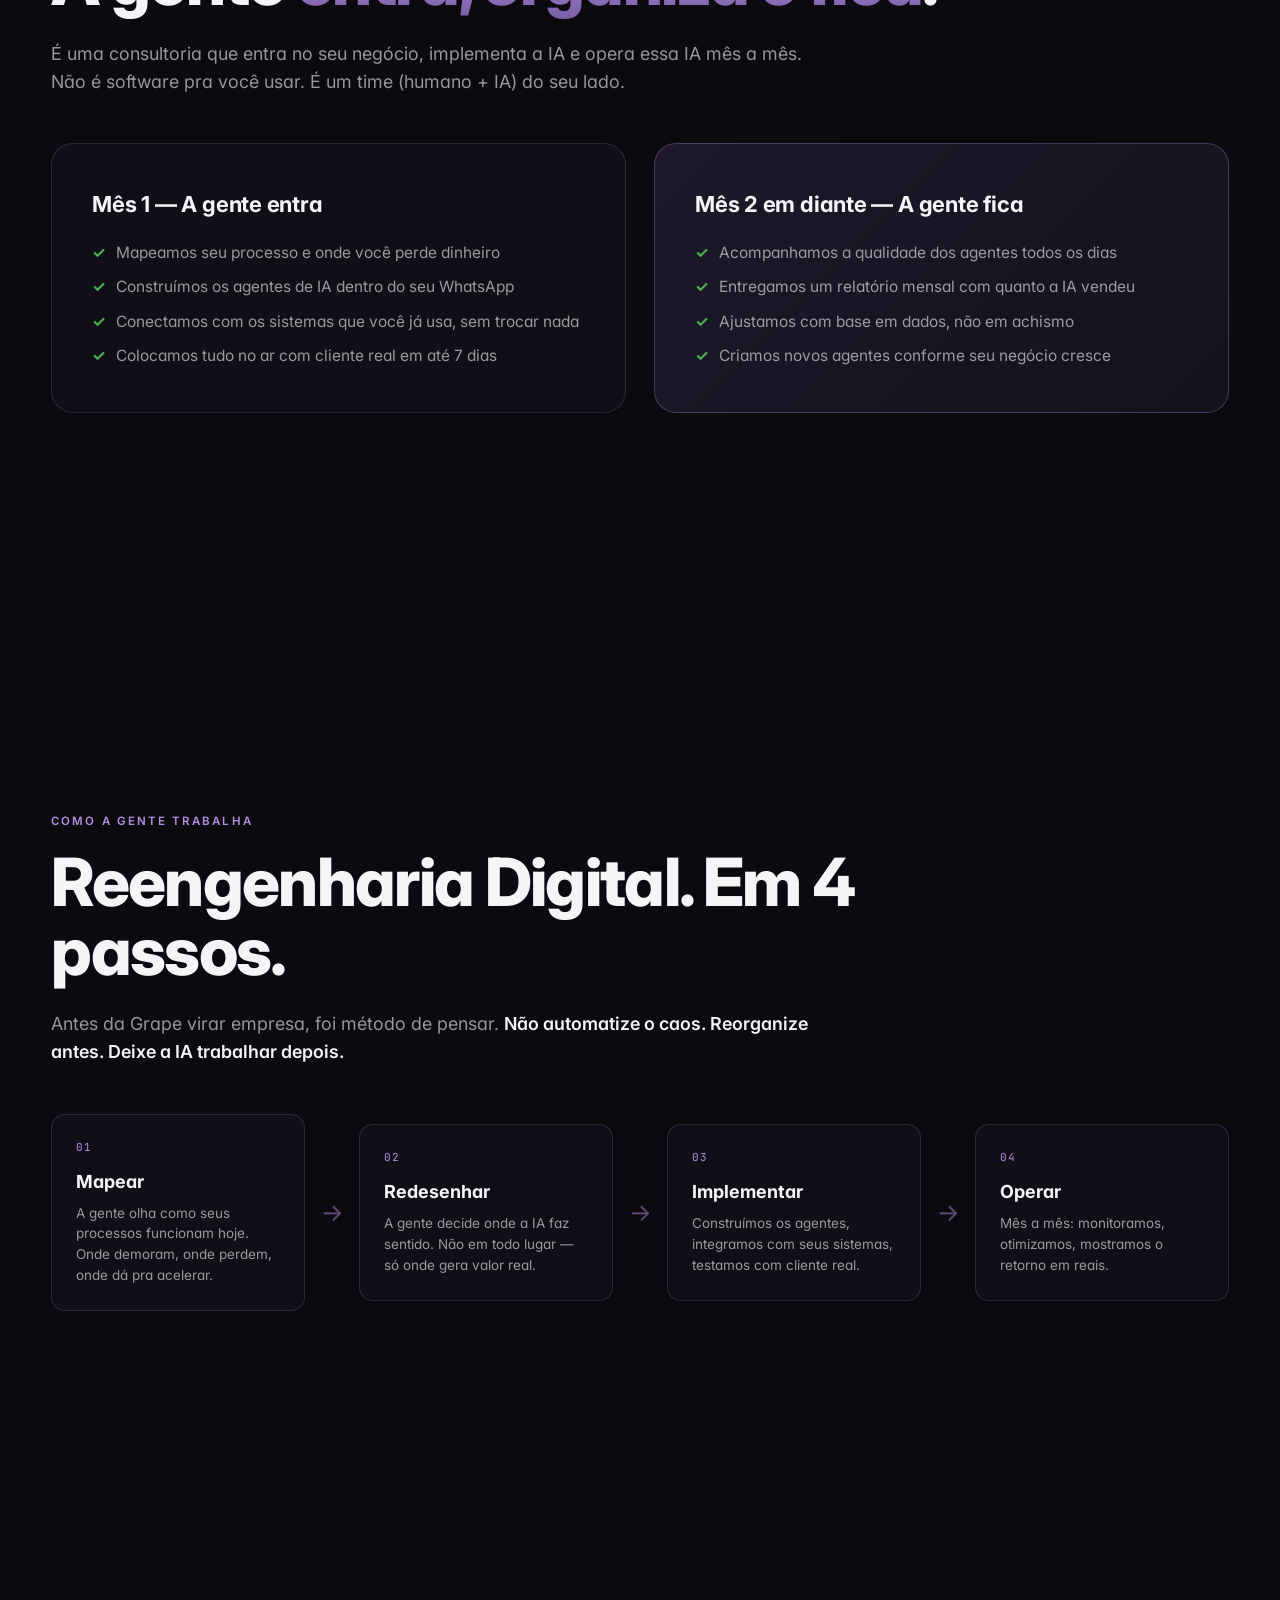
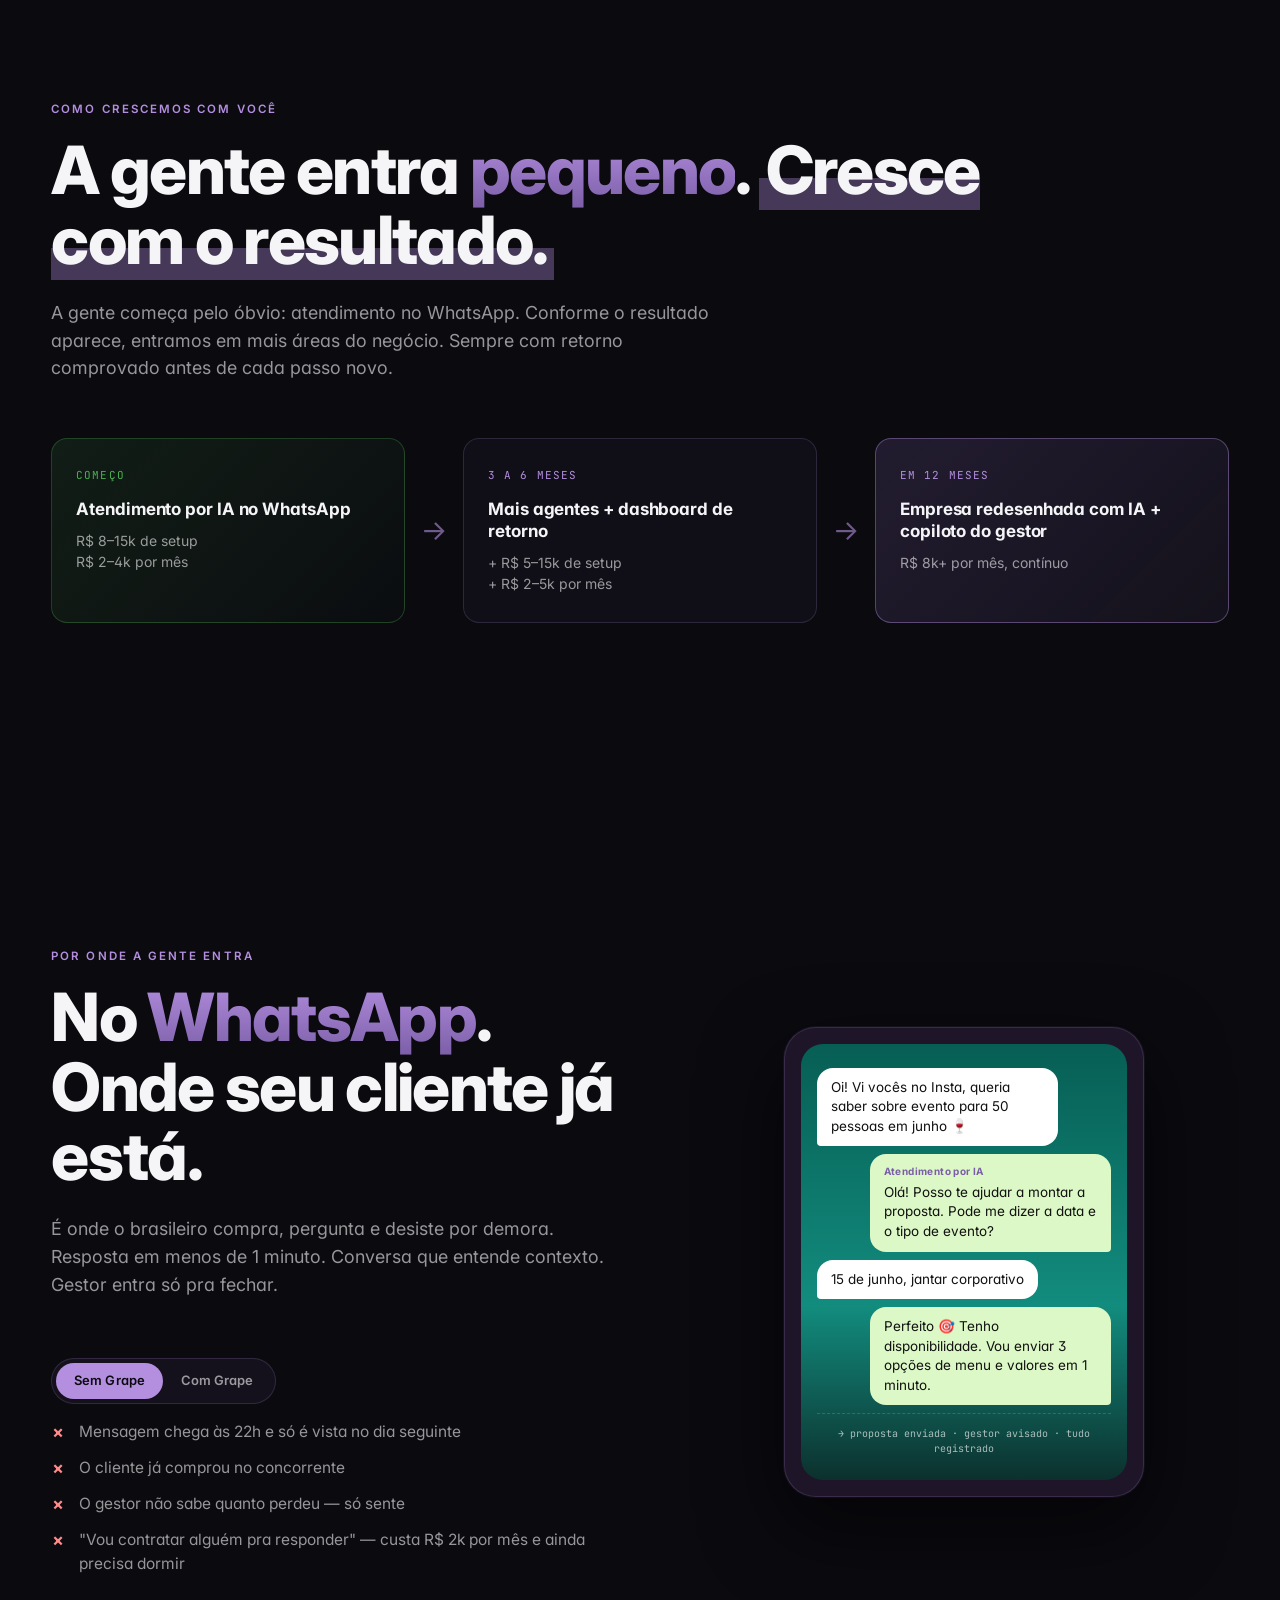
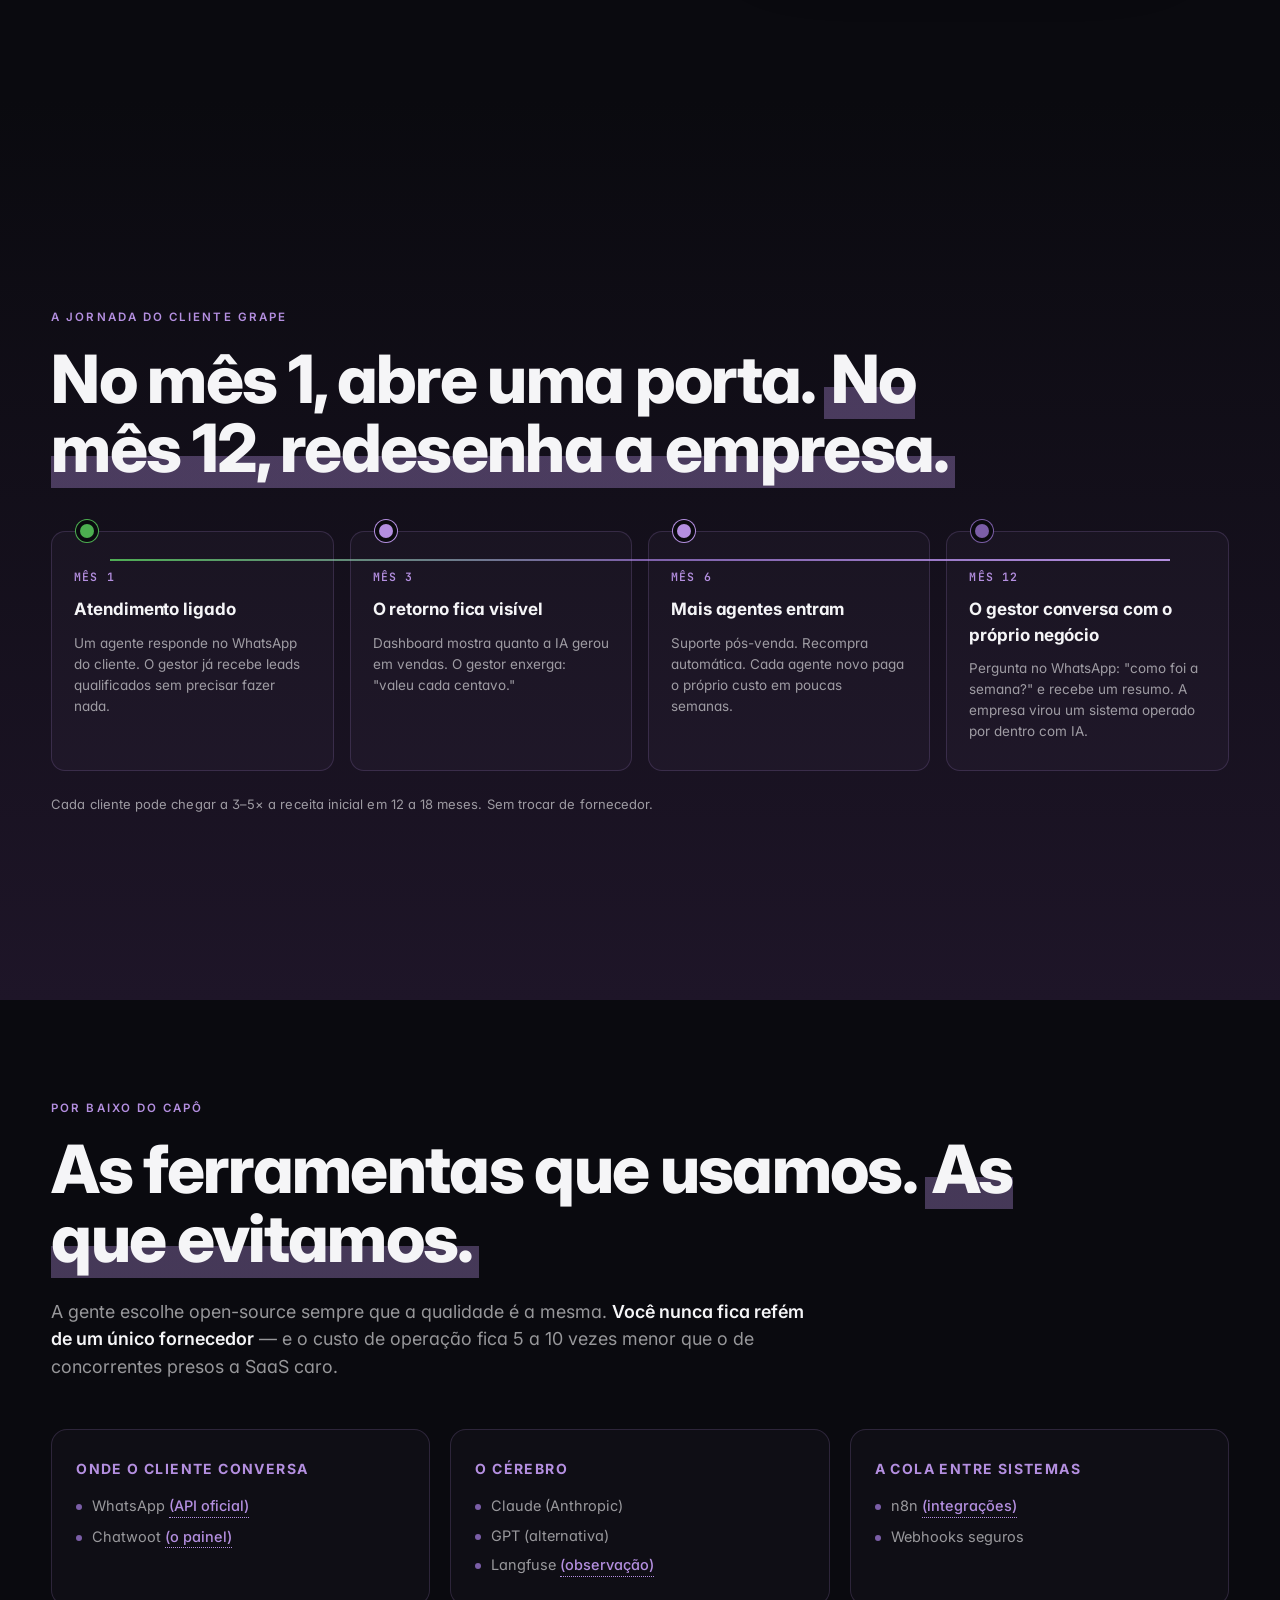
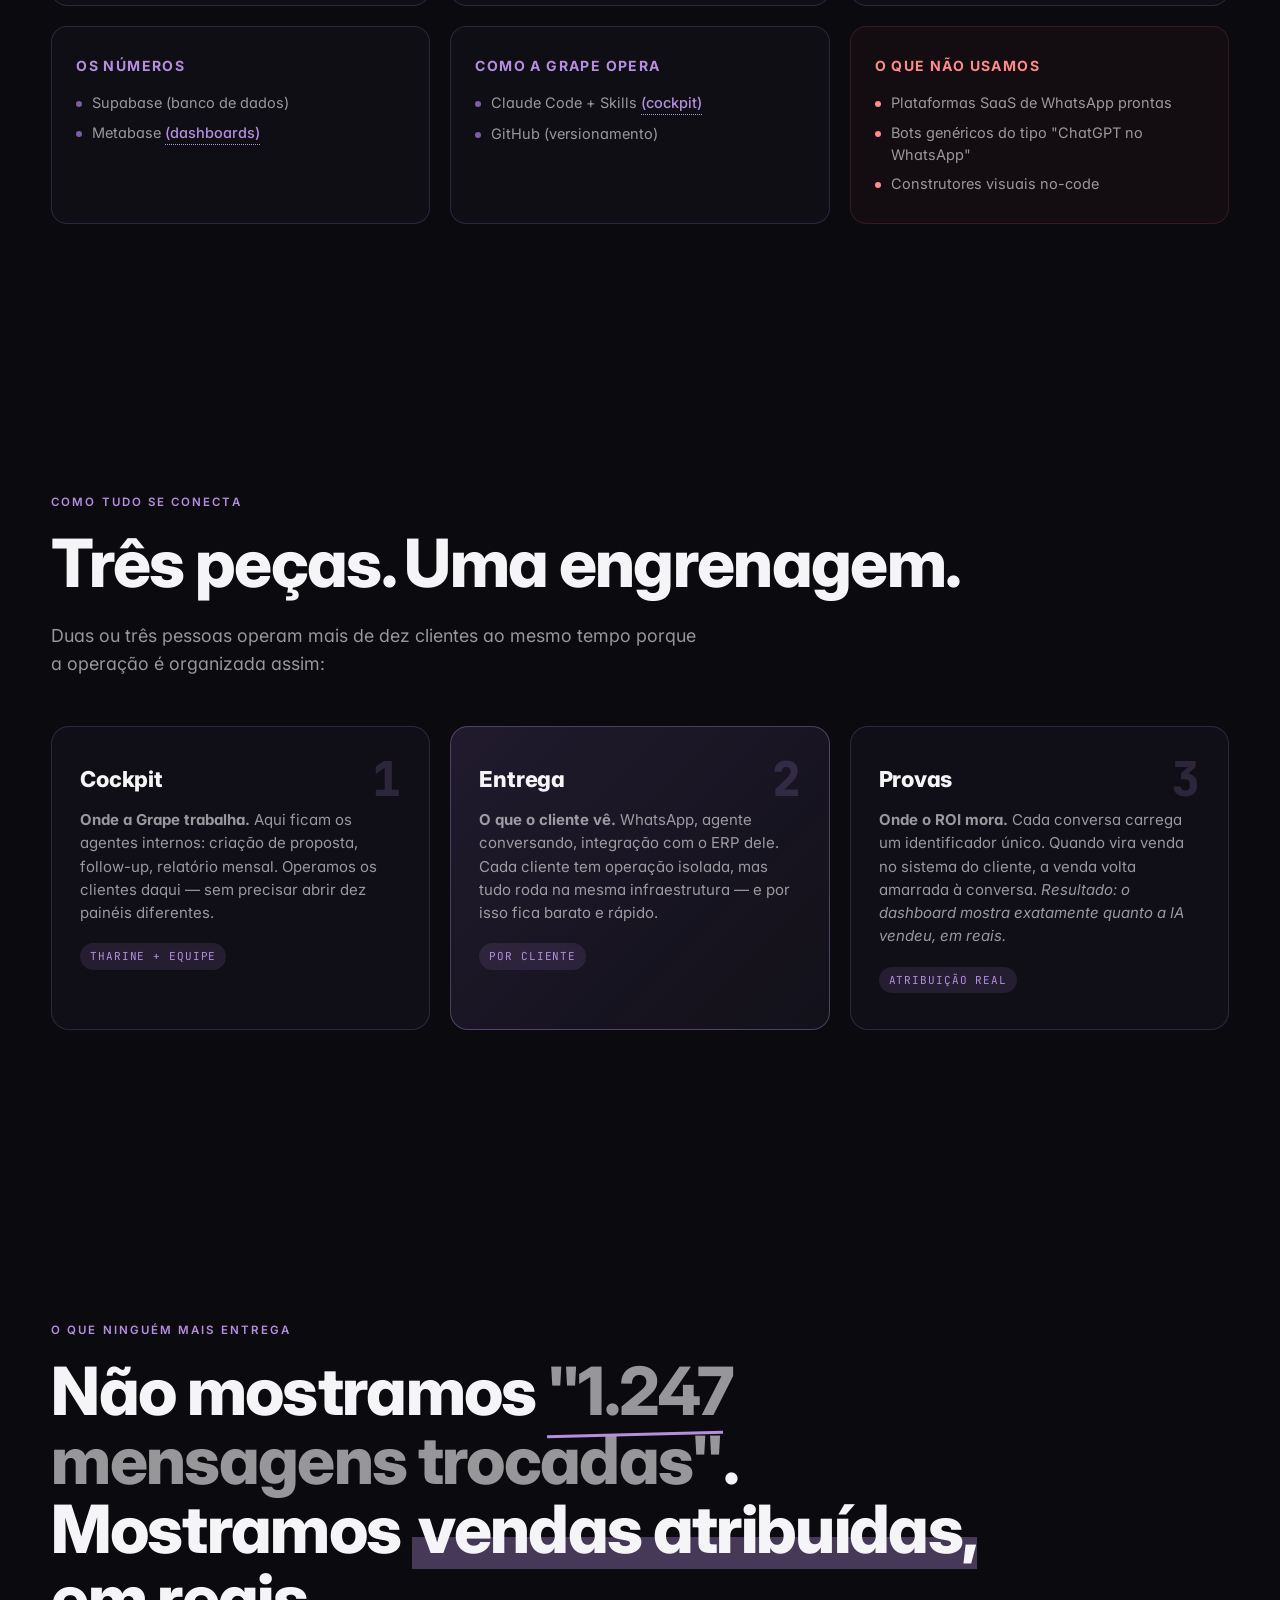
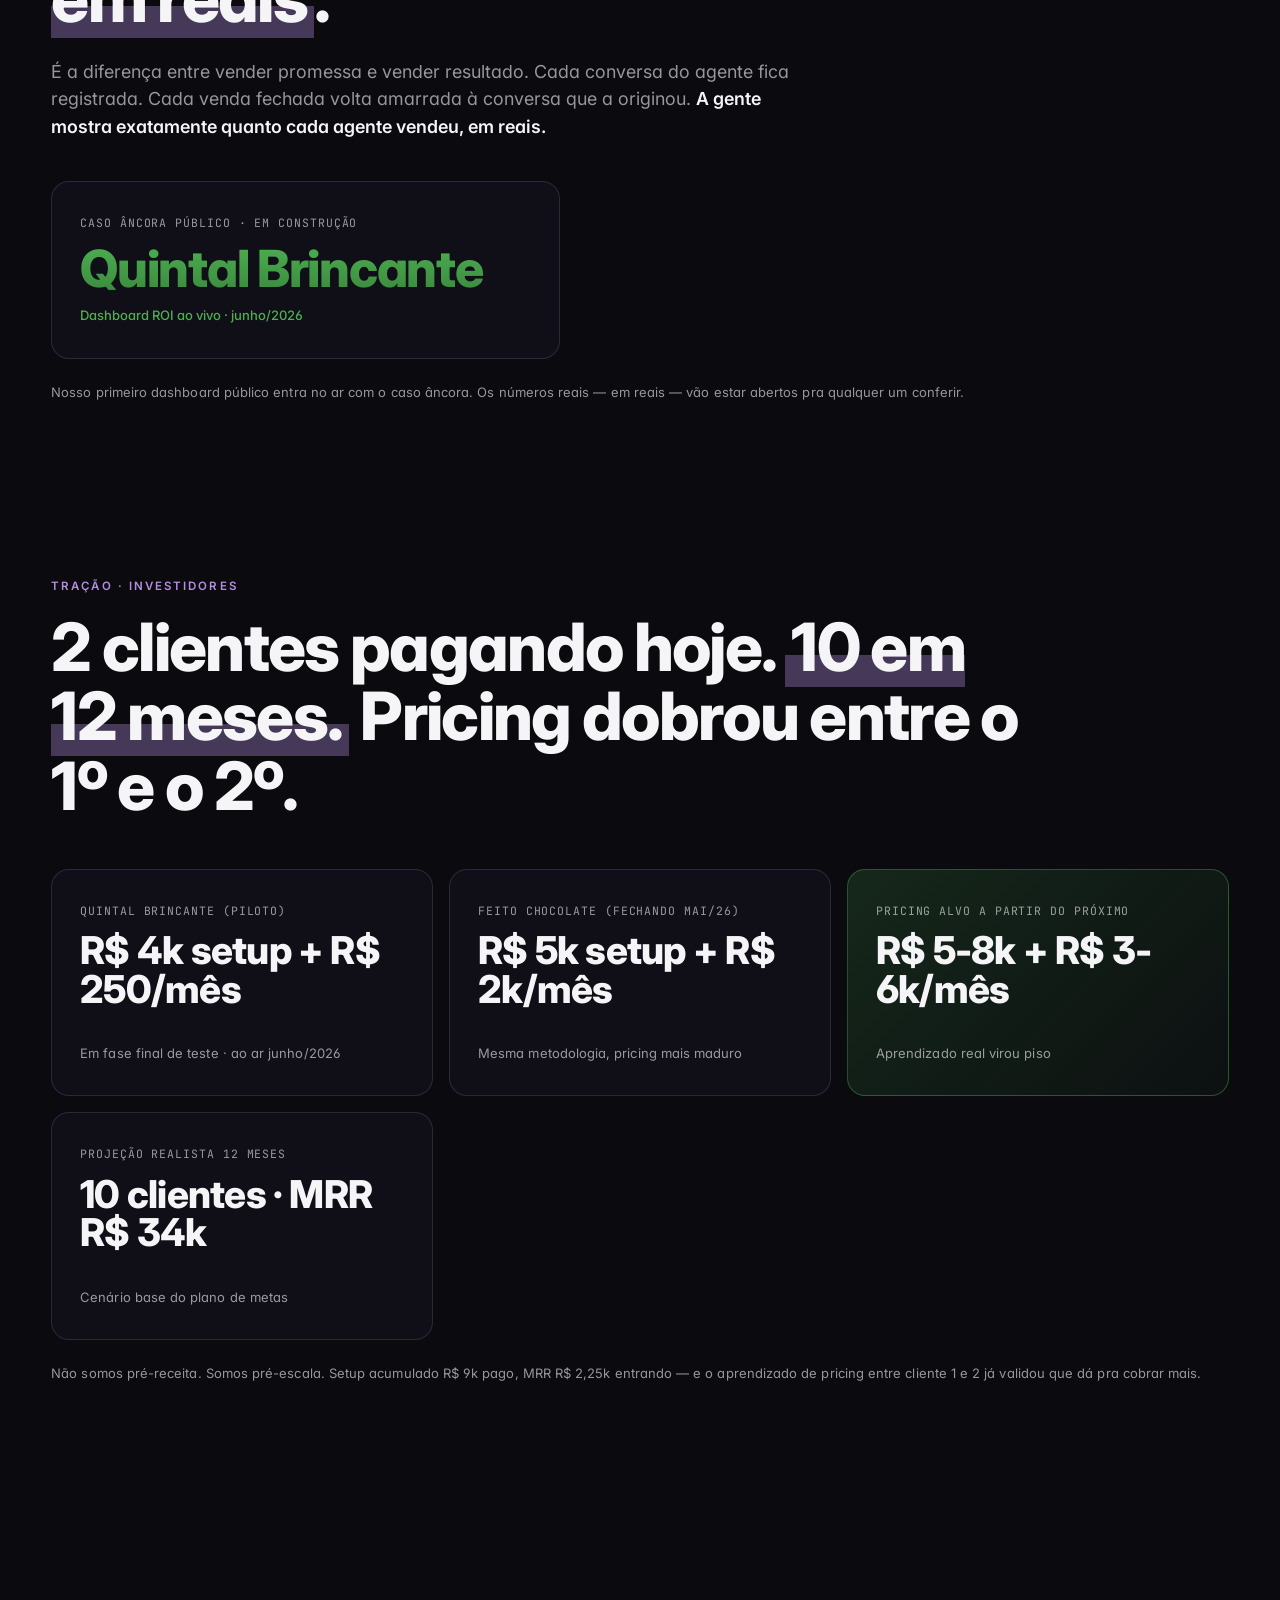
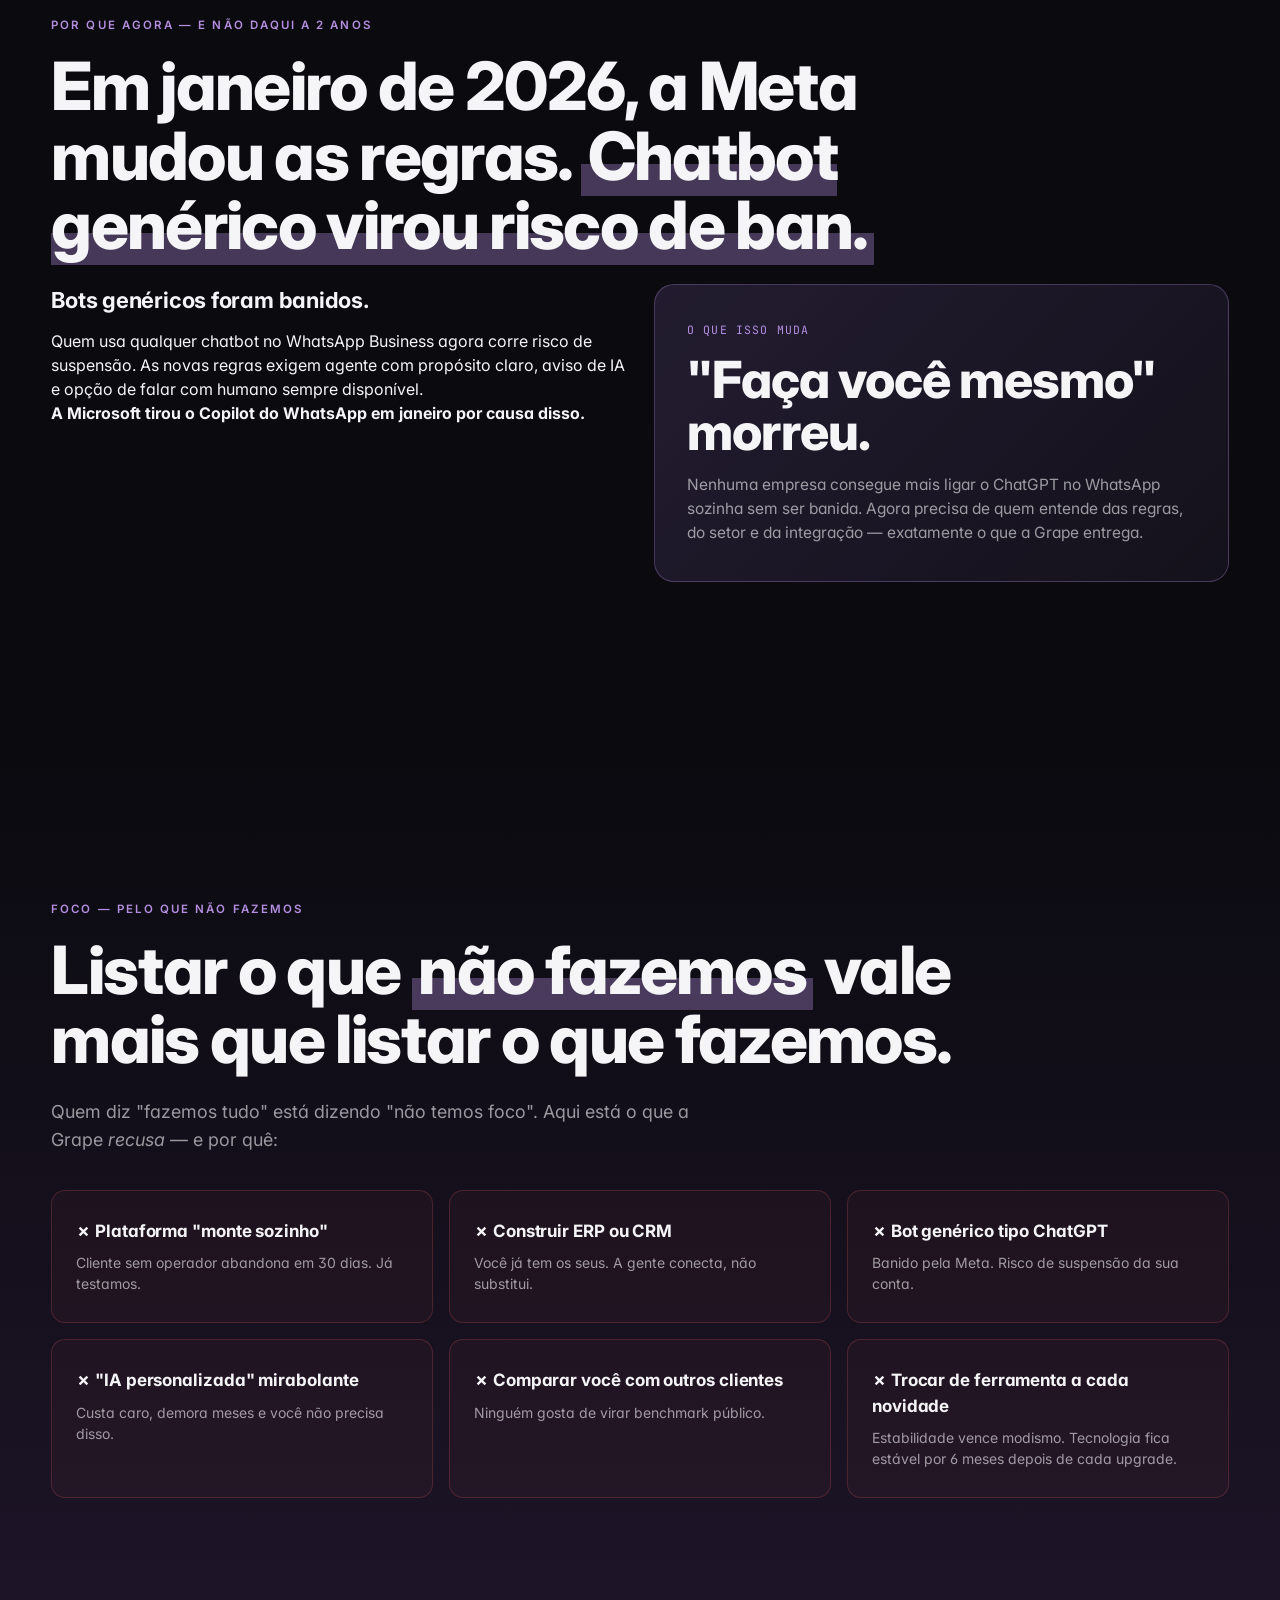
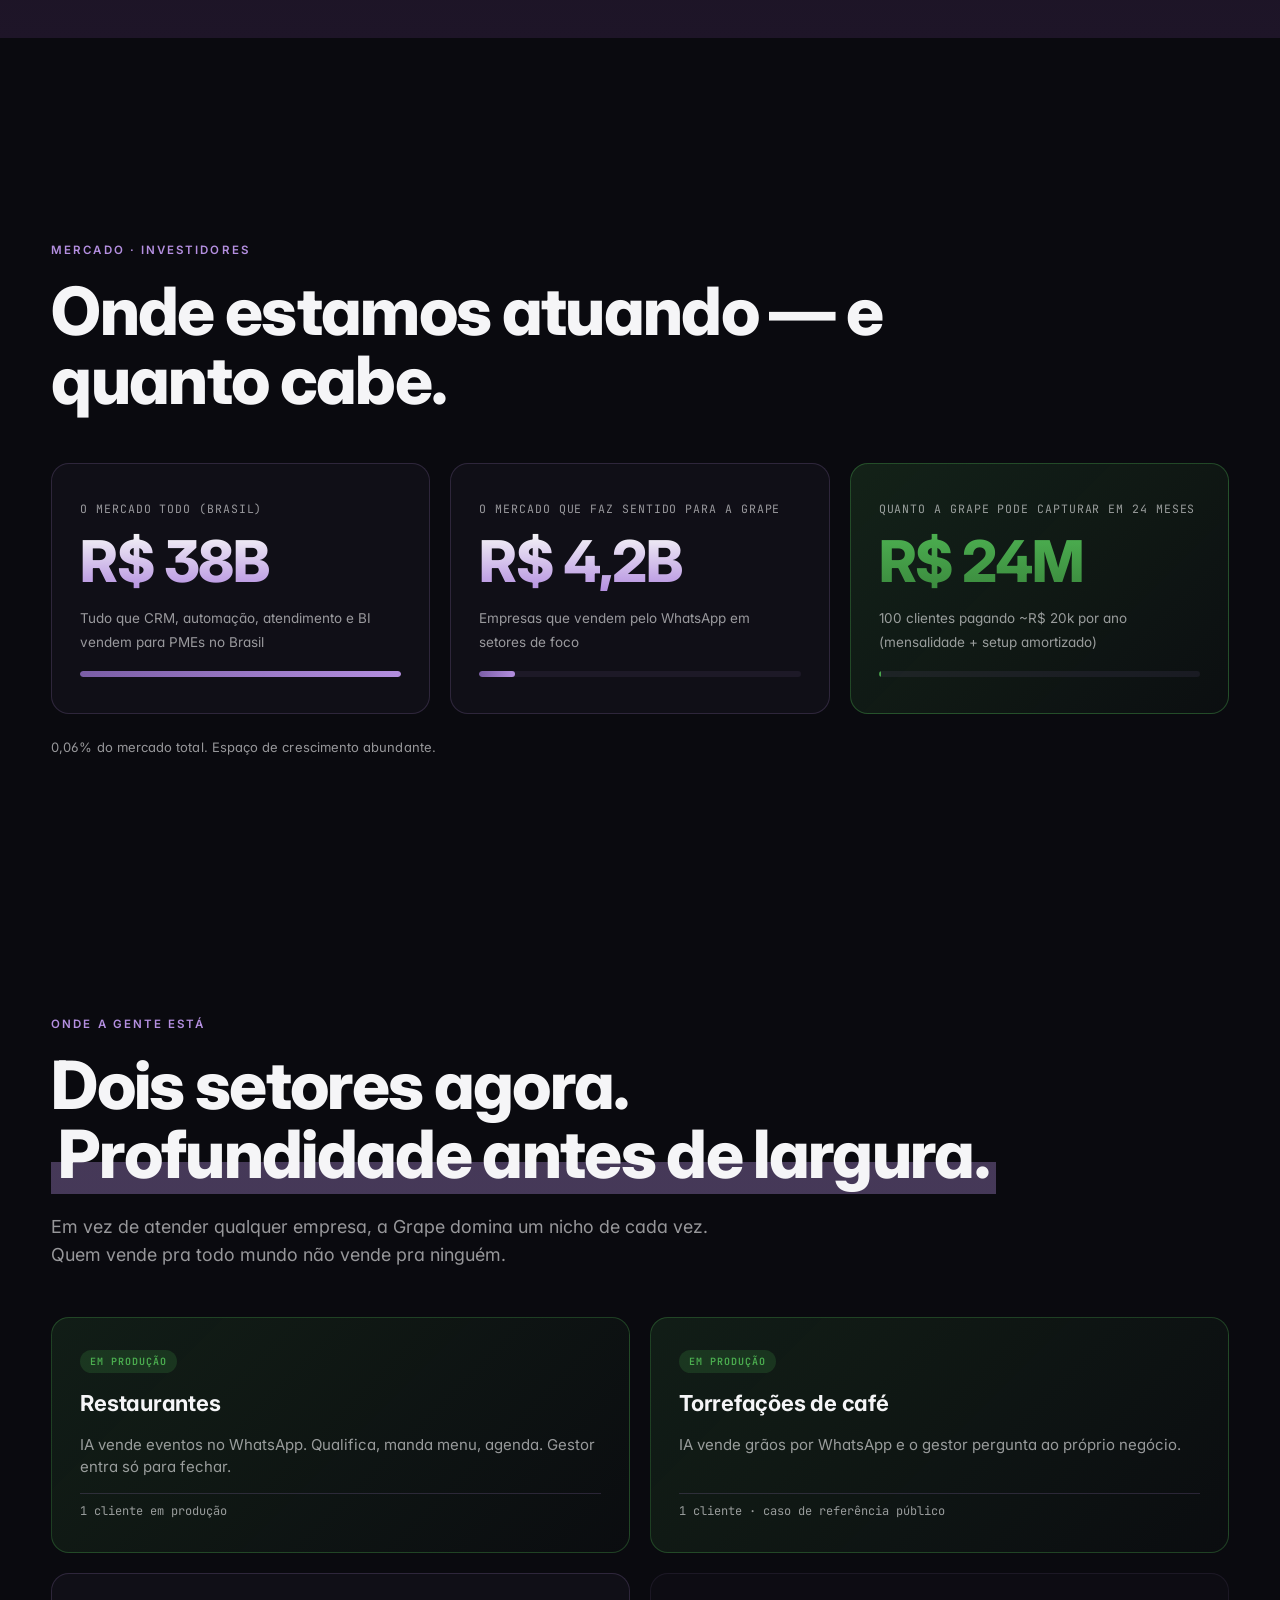
==== commit 85e2e8ab: "copy(deck): polimento PT-BR + ritmo afiado em todos os slides Aplicado em ~25 slides: - Ritmo: frase" ====
--- a/deck/index.html
+++ b/deck/index.html
@@ -43,7 +43,7 @@
     </div>
     <h1 class="cover-title">Grape <span class="accent">AI</span></h1>
     <p class="cover-tagline">A operação de IA que <em>entra, organiza e fica</em>.</p>
-    <p class="cover-sub">Não vendemos software. Implementamos e operamos a IA dentro do seu negócio — do WhatsApp ao backoffice.</p>
+    <p class="cover-sub">A gente não vende software. Opera a IA dentro do seu negócio. Do WhatsApp ao backoffice.</p>
     <div class="cover-meta">
       <span>2026</span>
       <span class="dot"></span>
@@ -64,7 +64,7 @@
       A gente faz <span class="hl">a IA dar resultado</span>.
     </h2>
     <p class="lede">
-      Nenhuma empresa precisa de mais um chatbot. Precisa de alguém que opere a IA do lado dela — vendendo, atendendo, gerando resultado mês a mês.
+      Nenhuma empresa precisa de mais um chatbot. Precisa de alguém que opere a IA por ela. Que venda. Que atenda. Que gere resultado todo mês.
       <strong>Esse alguém é a Grape.</strong>
     </p>
   </div>
@@ -102,10 +102,10 @@
     <div>
       <p class="kicker">A virada de chave</p>
       <h2 class="h-display">A IA não é o produto.<br>É um <span class="hl">jeito novo</span> de fazer o que você já faz.</h2>
-      <p class="lede">Atendimento, vendas, gestão, recompra — tudo isso já existe na sua empresa. A diferença é que agora pode acontecer 24 horas por dia, sem fila, com qualidade humana, por uma fração do custo. <strong>Mas alguém precisa redesenhar o processo. Não é algo que se instala sozinho.</strong></p>
+      <p class="lede">Atendimento, vendas, gestão, recompra — tudo isso já existe na sua empresa. Agora pode acontecer 24 horas por dia. Sem fila. Sem custo humano. <strong>Mas alguém precisa redesenhar o processo. Não se instala sozinho.</strong></p>
     </div>
     <div class="big-quote">
-      <p>"Não vendemos um chatbot.<br>Vendemos uma <em>operação de IA</em> dentro do seu negócio."</p>
+      <p>"Não vendemos um chatbot.<br>A gente vende uma <em>operação de IA</em> dentro do seu negócio."</p>
     </div>
   </div>
 </section>
@@ -114,8 +114,8 @@
 <section class="slide slide--deep" data-audience="all" data-slide="4.5">
   <div class="container">
     <p class="kicker">A tese</p>
-    <h2 class="h-display">A operação por humanos <em>nunca escalou</em>.<br>A IA é a <span class="hl">nova camada</span> da empresa — não automação.</h2>
-    <p class="lede max-2col">Atendimento, vendas, recompra: nunca escalaram com gente. Foram aceitos como caos com nome bonito. Quando a IA vira camada operacional do negócio, o jogo muda. Quem opera essa camada constrói vantagem que dura.</p>
+    <h2 class="h-display">Operação humana <span class="hl">nunca escalou</span>.</h2>
+    <p class="lede max-2col">A gente só se acostumou com isso. Atendimento, vendas, recompra — sempre foram tarefas humanas, uma por uma, mensagem por mensagem. Quando a IA vira camada do negócio, o jogo muda. Quem opera essa camada constrói vantagem que dura.</p>
   </div>
 </section>
 
@@ -124,12 +124,12 @@
   <div class="container">
     <p class="kicker">Quem é a Grape</p>
     <h2 class="h-display">A gente <em>entra, organiza e fica</em>.</h2>
-    <p class="lede max-2col">Imagine uma consultoria que coloca IA no seu negócio — e depois opera essa IA mês a mês, garantindo que ela vende, atende e melhora. Não é software para você usar. É um time (humano + IA) trabalhando do seu lado.</p>
+    <p class="lede max-2col">É uma consultoria que entra no seu negócio, implementa a IA e opera essa IA mês a mês. Não é software pra você usar. É um time (humano + IA) do seu lado.</p>
     <div class="grid-2 mt-xl">
       <div class="hero-card">
         <h3 class="card-h">Mês 1 — A gente entra</h3>
         <ul class="checklist">
-          <li>Mapeamos seu processo atual e onde está perdendo dinheiro</li>
+          <li>Mapeamos seu processo e onde você perde dinheiro</li>
           <li>Construímos os agentes de IA dentro do seu WhatsApp</li>
           <li>Conectamos com os sistemas que você já usa, sem trocar nada</li>
           <li>Colocamos tudo no ar com cliente real em até 7 dias</li>
@@ -139,8 +139,8 @@
         <h3 class="card-h">Mês 2 em diante — A gente fica</h3>
         <ul class="checklist">
           <li>Acompanhamos a qualidade dos agentes todos os dias</li>
-          <li>Entregamos um relatório mensal mostrando quanto a IA vendeu</li>
-          <li>Sugerimos ajustes baseados em dados, não em achismo</li>
+          <li>Entregamos um relatório mensal com quanto a IA vendeu</li>
+          <li>Ajustamos com base em dados, não em achismo</li>
           <li>Criamos novos agentes conforme seu negócio cresce</li>
         </ul>
       </div>
@@ -153,15 +153,15 @@
   <div class="container">
     <p class="kicker">Como a gente trabalha</p>
     <h2 class="h-display">Reengenharia Digital. Em 4 passos.</h2>
-    <p class="lede max-2col">Antes da Grape virar empresa, foi um método de pensar. <strong>Não automatize o caos. Primeiro reorganize. Depois deixe a IA fazer o trabalho.</strong></p>
+    <p class="lede max-2col">Antes da Grape virar empresa, foi método de pensar. <strong>Não automatize o caos. Reorganize antes. Deixe a IA trabalhar depois.</strong></p>
     <div class="method-flow">
-      <div class="method-step"><span>01</span><strong>Mapear</strong><p>Olhamos como seus processos funcionam hoje. Onde estão demorando, onde estão perdendo, onde dá para acelerar.</p></div>
+      <div class="method-step"><span>01</span><strong>Mapear</strong><p>A gente olha como seus processos funcionam hoje. Onde demoram, onde perdem, onde dá pra acelerar.</p></div>
       <div class="method-arrow">→</div>
-      <div class="method-step"><span>02</span><strong>Redesenhar</strong><p>Repensamos onde a IA faz sentido. Não em todo lugar — só onde gera valor real.</p></div>
+      <div class="method-step"><span>02</span><strong>Redesenhar</strong><p>A gente decide onde a IA faz sentido. Não em todo lugar — só onde gera valor real.</p></div>
       <div class="method-arrow">→</div>
-      <div class="method-step"><span>03</span><strong>Implementar</strong><p>Construímos os agentes, integramos com seus sistemas e testamos com cliente real.</p></div>
+      <div class="method-step"><span>03</span><strong>Implementar</strong><p>Construímos os agentes, integramos com seus sistemas, testamos com cliente real.</p></div>
       <div class="method-arrow">→</div>
-      <div class="method-step"><span>04</span><strong>Operar</strong><p>Mês a mês: monitoramos, otimizamos e mostramos o retorno em reais.</p></div>
+      <div class="method-step"><span>04</span><strong>Operar</strong><p>Mês a mês: monitoramos, otimizamos, mostramos o retorno em reais.</p></div>
     </div>
   </div>
 </section>
@@ -170,8 +170,8 @@
 <section class="slide slide--dark" data-audience="all" data-slide="7">
   <div class="container">
     <p class="kicker">Como crescemos com você</p>
-    <h2 class="h-display">A gente entra <em>pequeno</em>. <span class="hl">Cresce junto com você.</span></h2>
-    <p class="lede">Começamos resolvendo a dor mais óbvia: atendimento no WhatsApp. Conforme você confia, vamos entrando em mais áreas do negócio — sempre com retorno comprovado antes de cada novo passo.</p>
+    <h2 class="h-display">A gente entra <em>pequeno</em>. <span class="hl">Cresce com o resultado.</span></h2>
+    <p class="lede">A gente começa pelo óbvio: atendimento no WhatsApp. Conforme o resultado aparece, entramos em mais áreas do negócio. Sempre com retorno comprovado antes de cada passo novo.</p>
     <div class="le-flow">
       <div class="le-stage le-stage--in">
         <div class="le-num">Começo</div>
@@ -200,22 +200,22 @@
     <div>
       <p class="kicker">Por onde a gente entra</p>
       <h2 class="h-display">No <em>WhatsApp</em>. Onde seu cliente já está.</h2>
-      <p class="lede">É onde o brasileiro compra, pergunta e desiste por demora. Resposta em menos de 1 minuto, conversa que entende contexto e gestor entrando só para fechar a venda.</p>
+      <p class="lede">É onde o brasileiro compra, pergunta e desiste por demora. Resposta em menos de 1 minuto. Conversa que entende contexto. Gestor entra só pra fechar.</p>
       <div class="ba-toggle" role="tablist" aria-label="Antes e depois">
         <button class="ba-btn ba-btn--active" data-ba="before" role="tab">Sem Grape</button>
         <button class="ba-btn" data-ba="after" role="tab">Com Grape</button>
       </div>
       <ul class="ba-list ba-list--before" data-ba-content="before">
         <li>Mensagem chega às 22h e só é vista no dia seguinte</li>
-        <li>Cliente já comprou no concorrente</li>
-        <li>Gestor não sabe quanto perdeu — só sente</li>
-        <li>"Vou contratar alguém para responder" — custa R$ 2k por mês e ainda precisa dormir</li>
+        <li>O cliente já comprou no concorrente</li>
+        <li>O gestor não sabe quanto perdeu — só sente</li>
+        <li>"Vou contratar alguém pra responder" — custa R$ 2k por mês e ainda precisa dormir</li>
       </ul>
       <ul class="ba-list" data-ba-content="after" hidden>
         <li>Resposta em menos de 60 segundos, a qualquer hora</li>
         <li>A conversa qualifica o cliente e já envia a proposta</li>
-        <li>Gestor recebe o lead pronto para fechar</li>
-        <li>Dashboard mostra exatamente quanto a IA vendeu</li>
+        <li>O gestor recebe o lead pronto pra fechar</li>
+        <li>O dashboard mostra exatamente quanto a IA vendeu</li>
       </ul>
     </div>
     <div class="phone-mockup">
@@ -239,25 +239,25 @@
       <div class="tl-step tl-step--m1">
         <div class="tl-num">Mês 1</div>
         <h4>Atendimento ligado</h4>
-        <p>Um agente respondendo no WhatsApp do cliente. O gestor já recebe leads qualificados sem precisar fazer nada.</p>
+        <p>Um agente responde no WhatsApp do cliente. O gestor já recebe leads qualificados sem precisar fazer nada.</p>
       </div>
       <div class="tl-step tl-step--m3">
         <div class="tl-num">Mês 3</div>
         <h4>O retorno fica visível</h4>
-        <p>Dashboard mostrando quanto a IA gerou em vendas. O gestor enxerga: "valeu cada centavo."</p>
+        <p>Dashboard mostra quanto a IA gerou em vendas. O gestor enxerga: "valeu cada centavo."</p>
       </div>
       <div class="tl-step tl-step--m6">
         <div class="tl-num">Mês 6</div>
         <h4>Mais agentes entram</h4>
-        <p>Suporte pós-venda. Recompra automática. Cada novo agente paga o próprio custo em poucas semanas.</p>
+        <p>Suporte pós-venda. Recompra automática. Cada agente novo paga o próprio custo em poucas semanas.</p>
       </div>
       <div class="tl-step tl-step--m12">
         <div class="tl-num">Mês 12</div>
         <h4>O gestor conversa com o próprio negócio</h4>
-        <p>Pergunta no WhatsApp: "como foi a semana?" e recebe um resumo. A empresa virou um sistema operado com IA por dentro.</p>
-      </div>
-    </div>
-    <p class="footnote">Cada cliente pode chegar a 3–5× a receita inicial em 12 a 18 meses. Sem precisar trocar de fornecedor.</p>
+        <p>Pergunta no WhatsApp: "como foi a semana?" e recebe um resumo. A empresa virou um sistema operado por dentro com IA.</p>
+      </div>
+    </div>
+    <p class="footnote">Cada cliente pode chegar a 3–5× a receita inicial em 12 a 18 meses. Sem trocar de fornecedor.</p>
   </div>
 </section>
 
@@ -266,7 +266,7 @@
   <div class="container">
     <p class="kicker">Por baixo do capô</p>
     <h2 class="h-display">As ferramentas que usamos. <span class="hl">As que evitamos.</span></h2>
-    <p class="lede max-2col">A gente escolhe ferramentas open-source sempre que a qualidade é a mesma. Isso significa que <strong>você nunca fica refém de um único fornecedor</strong> — e nosso custo de operação é 5 a 10 vezes menor que o de concorrentes que pagam SaaS caro.</p>
+    <p class="lede max-2col">A gente escolhe open-source sempre que a qualidade é a mesma. <strong>Você nunca fica refém de um único fornecedor</strong> — e o custo de operação fica 5 a 10 vezes menor que o de concorrentes presos a SaaS caro.</p>
     <div class="stack-grid">
       <div class="stack-cat">
         <h4>Onde o cliente conversa</h4>
@@ -301,7 +301,7 @@
   <div class="container">
     <p class="kicker">Como tudo se conecta</p>
     <h2 class="h-display">Três peças. Uma engrenagem.</h2>
-    <p class="lede">Duas ou três pessoas conseguem operar mais de dez clientes simultaneamente porque organizamos a operação assim:</p>
+    <p class="lede">Duas ou três pessoas operam mais de dez clientes ao mesmo tempo porque a operação é organizada assim:</p>
     <div class="planes">
       <div class="plane">
         <div class="plane-num">1</div>
@@ -330,7 +330,7 @@
   <div class="container">
     <p class="kicker">O que ninguém mais entrega</p>
     <h2 class="h-display">Não mostramos <span class="strike">"1.247 mensagens trocadas"</span>.<br>Mostramos <span class="hl">vendas atribuídas, em reais</span>.</h2>
-    <p class="lede max-2col">Esta é a diferença entre vender promessa e vender resultado. Cada conversa do agente é registrada. Cada venda fechada volta amarrada à conversa que a originou. <strong>A gente mostra exatamente quanto cada agente vendeu, em reais.</strong></p>
+    <p class="lede max-2col">É a diferença entre vender promessa e vender resultado. Cada conversa do agente fica registrada. Cada venda fechada volta amarrada à conversa que a originou. <strong>A gente mostra exatamente quanto cada agente vendeu, em reais.</strong></p>
     <div class="roi-mockup">
       <div class="roi-card">
         <span class="roi-label">Caso âncora público · em construção</span>
@@ -377,7 +377,7 @@
 <section class="slide" data-audience="all" data-tags="hotmilk" data-slide="13">
   <div class="container">
     <p class="kicker">Por que agora — e não daqui a 2 anos</p>
-    <h2 class="h-display">Em janeiro de 2026, a Meta mudou as regras do WhatsApp.</h2>
+    <h2 class="h-display">Em janeiro de 2026, a Meta mudou as regras. <span class="hl">Chatbot genérico virou risco de ban.</span></h2>
     <div class="grid-2">
       <div>
         <h3 class="h3">Bots genéricos foram banidos.</h3>
@@ -387,7 +387,7 @@
       <div class="why-now-payoff">
         <p class="why-now-label">O que isso muda</p>
         <p class="why-now-big">"Faça você mesmo" morreu.</p>
-        <p>Nenhuma empresa consegue mais "ligar o ChatGPT no WhatsApp" sozinha sem ser banida. Agora precisa de quem entenda das regras, do setor e da integração — exatamente o que a Grape entrega.</p>
+        <p>Nenhuma empresa consegue mais ligar o ChatGPT no WhatsApp sozinha sem ser banida. Agora precisa de quem entende das regras, do setor e da integração — exatamente o que a Grape entrega.</p>
       </div>
     </div>
   </div>
@@ -398,14 +398,14 @@
   <div class="container">
     <p class="kicker">Foco — pelo que NÃO fazemos</p>
     <h2 class="h-display">Listar o que <span class="hl">não fazemos</span> vale mais que listar o que fazemos.</h2>
-    <p class="lede">Quando alguém diz "fazemos tudo", está dizendo "não temos foco". Aqui está o que a Grape <em>recusa</em> — e por quê:</p>
+    <p class="lede">Quem diz "fazemos tudo" está dizendo "não temos foco". Aqui está o que a Grape <em>recusa</em> — e por quê:</p>
     <div class="anti-grid">
       <div class="anti">✗ Plataforma "monte sozinho"<br><span>Cliente sem operador abandona em 30 dias. Já testamos.</span></div>
       <div class="anti">✗ Construir ERP ou CRM<br><span>Você já tem os seus. A gente conecta, não substitui.</span></div>
       <div class="anti">✗ Bot genérico tipo ChatGPT<br><span>Banido pela Meta. Risco de suspensão da sua conta.</span></div>
       <div class="anti">✗ "IA personalizada" mirabolante<br><span>Custa caro, demora meses e você não precisa disso.</span></div>
-      <div class="anti">✗ Mostrar você comparado a outros clientes<br><span>Ninguém gosta de virar benchmark público.</span></div>
-      <div class="anti">✗ Trocar de ferramenta a cada novidade<br><span>Estabilidade vence modismo. Tecnologia estável por 6 meses depois de cada upgrade.</span></div>
+      <div class="anti">✗ Comparar você com outros clientes<br><span>Ninguém gosta de virar benchmark público.</span></div>
+      <div class="anti">✗ Trocar de ferramenta a cada novidade<br><span>Estabilidade vence modismo. Tecnologia fica estável por 6 meses depois de cada upgrade.</span></div>
     </div>
   </div>
 </section>
@@ -444,7 +444,7 @@
   <div class="container">
     <p class="kicker">Onde a gente está</p>
     <h2 class="h-display">Dois setores agora. <span class="hl">Profundidade antes de largura.</span></h2>
-    <p class="lede">Em vez de tentar atender qualquer empresa, a Grape domina um nicho de cada vez. Quem tenta vender para todo mundo não vende para ninguém.</p>
+    <p class="lede">Em vez de atender qualquer empresa, a Grape domina um nicho de cada vez. Quem vende pra todo mundo não vende pra ninguém.</p>
     <div class="vert-grid">
       <div class="vert active">
         <span class="vert-tag">EM PRODUÇÃO</span>
@@ -486,9 +486,9 @@
       </div>
     </div>
     <div class="case-narr">
-      <p><strong>Antes:</strong> o gestor perdia eventos por demorar a responder. A mensagem chegava de madrugada e o cliente fechava com o concorrente.</p>
-      <p><strong>Depois:</strong> a IA recebe a mensagem, qualifica (data, número de pessoas, tipo de evento), envia 3 opções de menu e agenda a visita. O gestor entra só para fechar.</p>
-      <p class="case-quote">"O agente recuperou eventos que eu perderia. E sou eu quem está no controle, não uma plataforma estranha."</p>
+      <p><strong>Antes:</strong> o gestor perdia eventos por demorar pra responder. A mensagem chegava de madrugada e o cliente fechava com o concorrente.</p>
+      <p><strong>Depois:</strong> a IA recebe a mensagem, qualifica (data, número de pessoas, tipo de evento), envia 3 opções de menu e agenda a visita. O gestor entra só pra fechar.</p>
+      <p class="case-quote">"O agente recuperou eventos que eu perderia. E sou eu quem está no controle — não uma plataforma estranha."</p>
     </div>
   </div>
 </section>
@@ -506,9 +506,9 @@
       </div>
     </div>
     <div class="case-narr">
-      <p>Café specialty é nicho de paixão. O cliente quer saber perfil sensorial, processo, fazenda. Bot genérico não serve — soa como bot de supermercado.</p>
-      <p>Aqui, a IA vende o grão certo para o cliente certo. <strong>E o gestor pergunta no próprio WhatsApp: "qual grão tem mais margem?", "quem não compra há 60 dias?"</strong></p>
-      <p class="case-quote">Caso público: outras torrefações verão o ROI em tempo real e vão querer o mesmo.</p>
+      <p>Café specialty é nicho de paixão. O cliente quer saber perfil sensorial, processo, fazenda. Bot genérico não serve. Soa como bot de supermercado.</p>
+      <p>Aqui, a IA vende o grão certo pro cliente certo. <strong>E o gestor pergunta no próprio WhatsApp: "qual grão tem mais margem?", "quem não compra há 60 dias?"</strong></p>
+      <p class="case-quote">Caso público: outras torrefações vão ver o retorno em tempo real e vão querer o mesmo.</p>
     </div>
   </div>
 </section>
@@ -526,8 +526,8 @@
       </div>
     </div>
     <div class="case-narr">
-      <p>Aqui não dá para resolver com um chatbot. Exige qualificação séria, base de imóveis, agendamento de visita, fluxo de nutrição de leads frios que demoram meses para fechar — e copiloto para o corretor consultar tudo isso pelo próprio celular.</p>
-      <p><strong>Por que importa:</strong> se a Grape resolve imobiliária, resolve qualquer empresa com vários processos. É o teste mais difícil que podemos passar.</p>
+      <p>Aqui não dá pra resolver com um chatbot. Exige qualificação séria, base de imóveis, agendamento de visita, nutrição de leads frios que demoram meses pra fechar — e copiloto pro corretor consultar tudo pelo próprio celular.</p>
+      <p><strong>Por que importa:</strong> se a Grape resolve imobiliária, resolve qualquer empresa com muitos processos. É o teste mais difícil que a gente pode passar.</p>
     </div>
   </div>
 </section>
@@ -537,7 +537,7 @@
   <div class="container">
     <p class="kicker">Como cobramos</p>
     <h2 class="h-display">Setup paga a construção. <span class="hl">Mensalidade alinha o jogo.</span></h2>
-    <p class="lede max-2col">A Grape cobra de duas formas porque agência que entrega e some não funciona. O setup paga a construção. A mensalidade garante que continuamos responsáveis pelo resultado todo mês.</p>
+    <p class="lede max-2col">A Grape cobra de duas formas porque agência que entrega e some não funciona. O setup paga a construção. A mensalidade mantém a Grape responsável pelo resultado todo mês.</p>
     <div class="grid-2 mt-xl">
       <div class="hero-card">
         <h3 class="card-h">Setup (uma vez só)</h3>
@@ -546,7 +546,7 @@
       </div>
       <div class="hero-card hero-card--accent">
         <h3 class="card-h">Mensalidade (todo mês)</h3>
-        <p>Operação contínua: monitoramos qualidade, otimizamos o que precisa, entregamos relatório e criamos novos agentes.</p>
+        <p>Operação contínua: monitoramos a qualidade, otimizamos o que precisa, entregamos relatório, criamos novos agentes.</p>
         <p class="big-price">R$ 2k–8k por mês</p>
       </div>
     </div>
@@ -639,7 +639,7 @@
   <div class="container">
     <p class="kicker">Os próximos 90 dias</p>
     <h2 class="h-display">Arrumar a casa antes de empilhar cliente.</h2>
-    <p class="lede">A gente sabe que aquisição é o gargalo. Mas vender mais sem operação madura quebra o negócio. Por isso o roadmap começa por dentro:</p>
+    <p class="lede">A gente sabe que aquisição é o gargalo. Mas vender mais sem operação madura quebra o negócio. Por isso, o roadmap começa por dentro:</p>
     <div class="roadmap">
       <div class="rm-step rm-step--1"><span>1</span><h4>Operação interna</h4><p>Tharine + equipe operam tudo via IA. O conhecimento sai da cabeça e vira sistema.</p></div>
       <div class="rm-step rm-step--2"><span>2</span><h4>Empacotamento</h4><p>3 pacotes claros, contrato pronto, onboarding em até 7 dias.</p></div>
@@ -655,7 +655,7 @@
   <div class="container">
     <p class="kicker">A prova viva</p>
     <h2 class="h-display">A Grape opera com IA. <span class="hl">A própria Grape é o melhor caso.</span></h2>
-    <p class="lede">A gente é a primeira cliente da própria Grape. Duas ou três pessoas operando mais de dez clientes ao mesmo tempo, com agentes internos cuidando de:</p>
+    <p class="lede">A gente é a primeira cliente da própria Grape. Duas ou três pessoas operam mais de dez clientes ao mesmo tempo, com agentes internos que cuidam de:</p>
     <div class="show-grid">
       <div class="show">
         <h4>Propostas comerciais por IA</h4>
@@ -688,15 +688,15 @@
         <p>Criou a Reengenharia Digital antes da Grape virar empresa. Implementa, opera, vende e treina cada agente novo.</p>
         <ul class="checklist">
           <li>Estratégia digital + IA aplicada na prática</li>
-          <li>Agentes em produção real, gerando vendas</li>
+          <li>Agentes em produção real, com vendas reais</li>
           <li>Squads especializadas (advisory, c-level, copy, storytelling, hormozi)</li>
         </ul>
       </div>
       <div class="hero-card hero-card--accent">
         <h3 class="card-h">Estrutura</h3>
-        <p>Tharine + 1 ou 2 pessoas + IA bem orquestrada = produtividade equivalente a um time de 5 pessoas.</p>
+        <p>Tharine + 1 ou 2 pessoas + IA bem orquestrada = produtividade de um time de 5 pessoas.</p>
         <ul class="checklist">
-          <li>Cockpit interno com agentes resolvendo o trabalho repetitivo</li>
+          <li>Cockpit interno com agentes que resolvem o trabalho repetitivo</li>
           <li>Tudo documentado: a Tharine pode tirar férias sem ruptura</li>
           <li>O conhecimento mora no sistema, não só na cabeça dela</li>
         </ul>
@@ -750,7 +750,7 @@
       <div class="card">
         <div class="card-num">01</div>
         <h3>Modelo de serviço, não software</h3>
-        <p>Concorrente que vende plataforma não consegue copiar isso sem virar outra empresa. Quem vende SaaS depende de cliente self-service. A Grape entrega operação ao lado.</p>
+        <p>Quem vende plataforma não copia isso. Teria que virar outra empresa. Quem vende SaaS depende de cliente self-service. A Grape entrega operação ao lado do cliente.</p>
       </div>
       <div class="card">
         <div class="card-num">02</div>
@@ -797,7 +797,7 @@
   <div class="container">
     <p class="kicker kicker--ask">O Pedido · investidores</p>
     <h2 class="h-display"><span class="hl">R$ 120 mil</span>. 12 meses pra construir o que escala.</h2>
-    <p class="lede max-2col">Sem gastar com salário fixo. Sem contratar gente nova. Cada real entra em algo que multiplica a Grape.</p>
+    <p class="lede max-2col">Sem salário fixo. Sem contratar gente nova. Cada real entra em algo que multiplica a operação.</p>
     <div class="market-grid">
       <div class="market-card market-card--main">
         <span class="market-label">Tecnologia & Infraestrutura</span>
@@ -880,7 +880,7 @@
           <li>Comissão por indicação que fecha contrato</li>
           <li>Co-criação de templates em setores novos</li>
         </ul>
-        <p class="ask-cta">Vamos conversar sobre como nossos clientes podem se complementar.</p>
+        <p class="ask-cta">Vamos conversar sobre como os nossos clientes se complementam.</p>
       </div>
     </div>
   </div>
@@ -895,15 +895,15 @@
       <div class="ask-card">
         <h3>Primeira reunião — 60 minutos</h3>
         <ul>
-          <li>Mapeamos seu processo atual e onde está perdendo</li>
-          <li>Identificamos onde a IA destrava o maior valor</li>
-          <li>Estimativa de pacote, prazo e retorno esperado</li>
+          <li>A gente mapeia seu processo e onde você perde</li>
+          <li>Identifica onde a IA destrava o maior valor</li>
+          <li>Estima pacote, prazo e retorno esperado</li>
         </ul>
       </div>
       <div class="ask-card ask-card--main">
-        <h3>Em 7 dias após o contrato</h3>
+        <h3>Em 7 dias depois do contrato</h3>
         <ul>
-          <li>Agente no ar atendendo cliente real</li>
+          <li>Agente no ar, atende cliente real</li>
           <li>Integrado com seus sistemas existentes</li>
           <li>Compliance configurado</li>
           <li>Dashboard de retorno ativo no mês 2</li>
@@ -922,7 +922,7 @@
       <img src="assets/grape-logo.png" alt="Grape AI" class="cover-logo">
     </div>
     <h2 class="cover-title">Vamos <span class="accent">conversar</span>.</h2>
-    <p class="cover-tagline">A IA que vira processo. Não a que vira mais um aplicativo.</p>
+    <p class="cover-tagline">A operação de IA que entra, organiza e fica.</p>
     <div class="contact-block">
       <div class="contact-row"><span class="contact-label">Tharine</span><span>Fundadora</span></div>
       <div class="contact-row"><span class="contact-label">WhatsApp</span><span>(adicionar)</span></div>
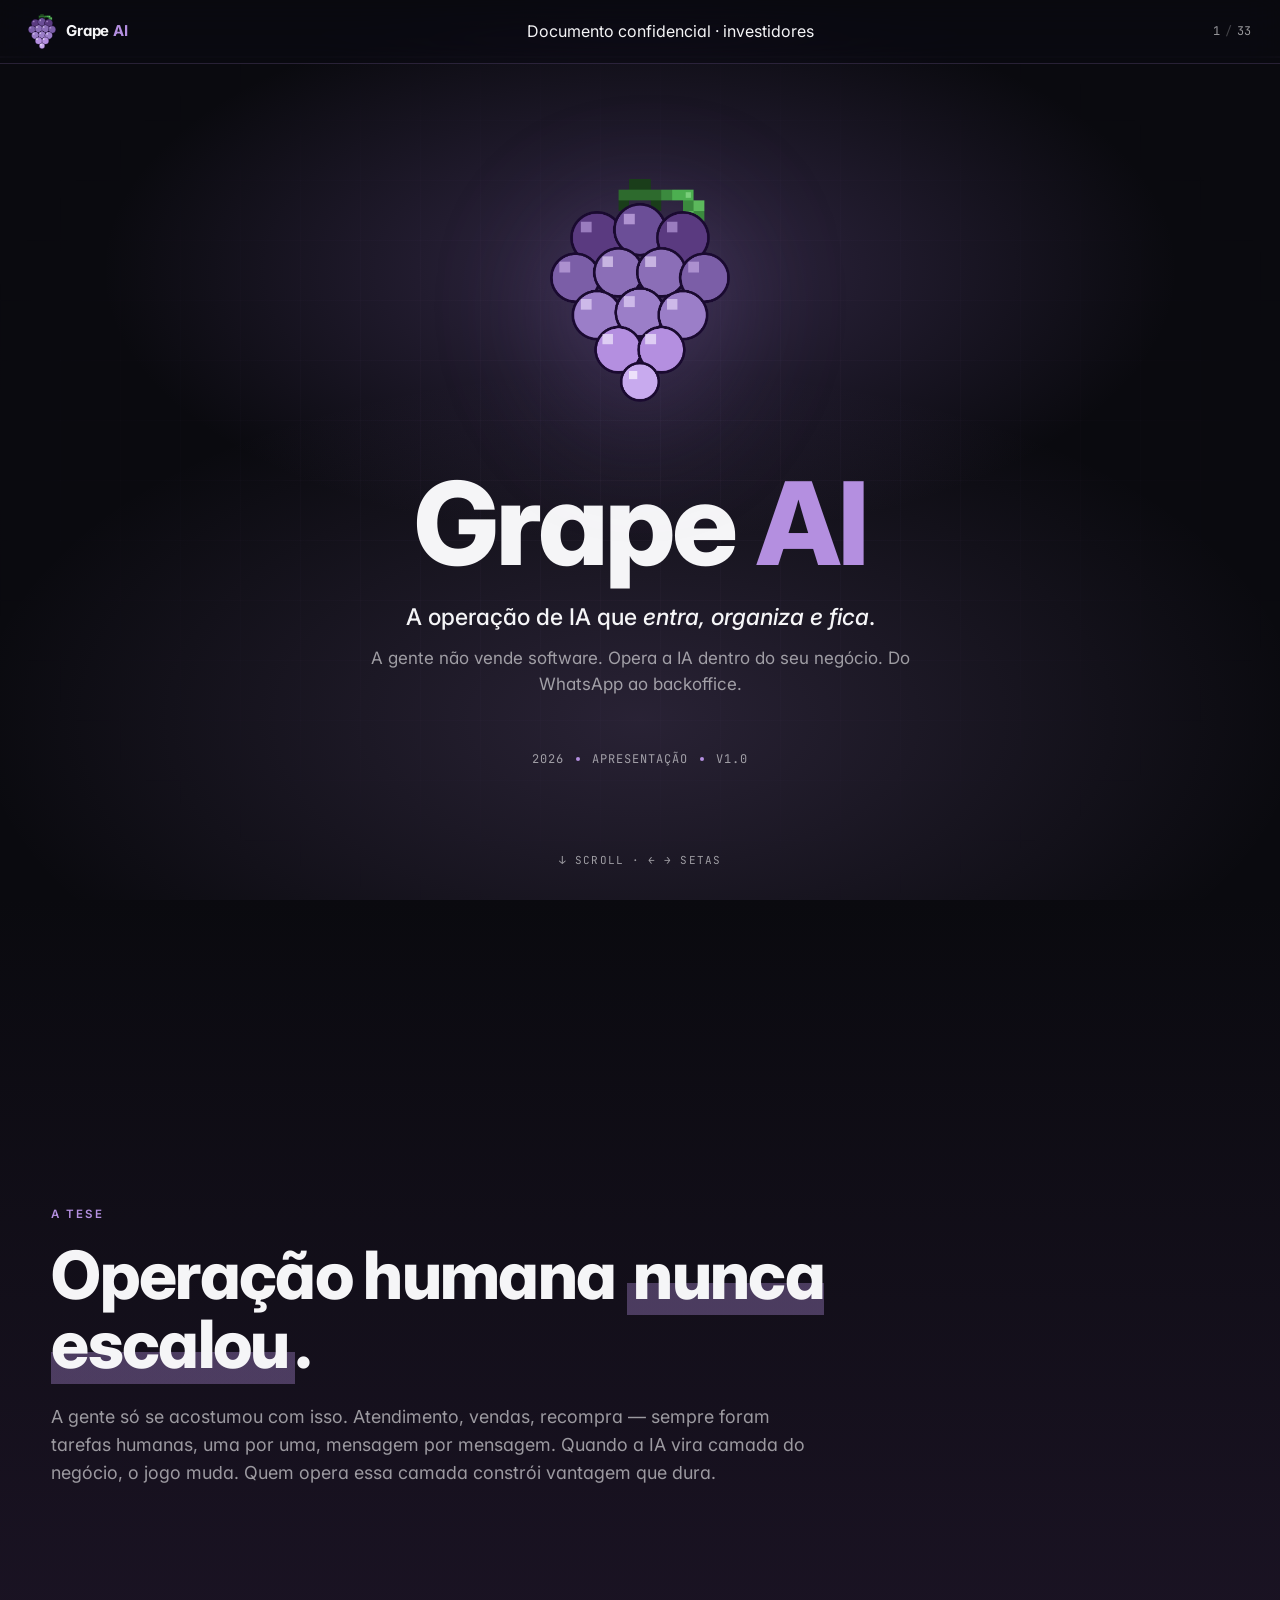
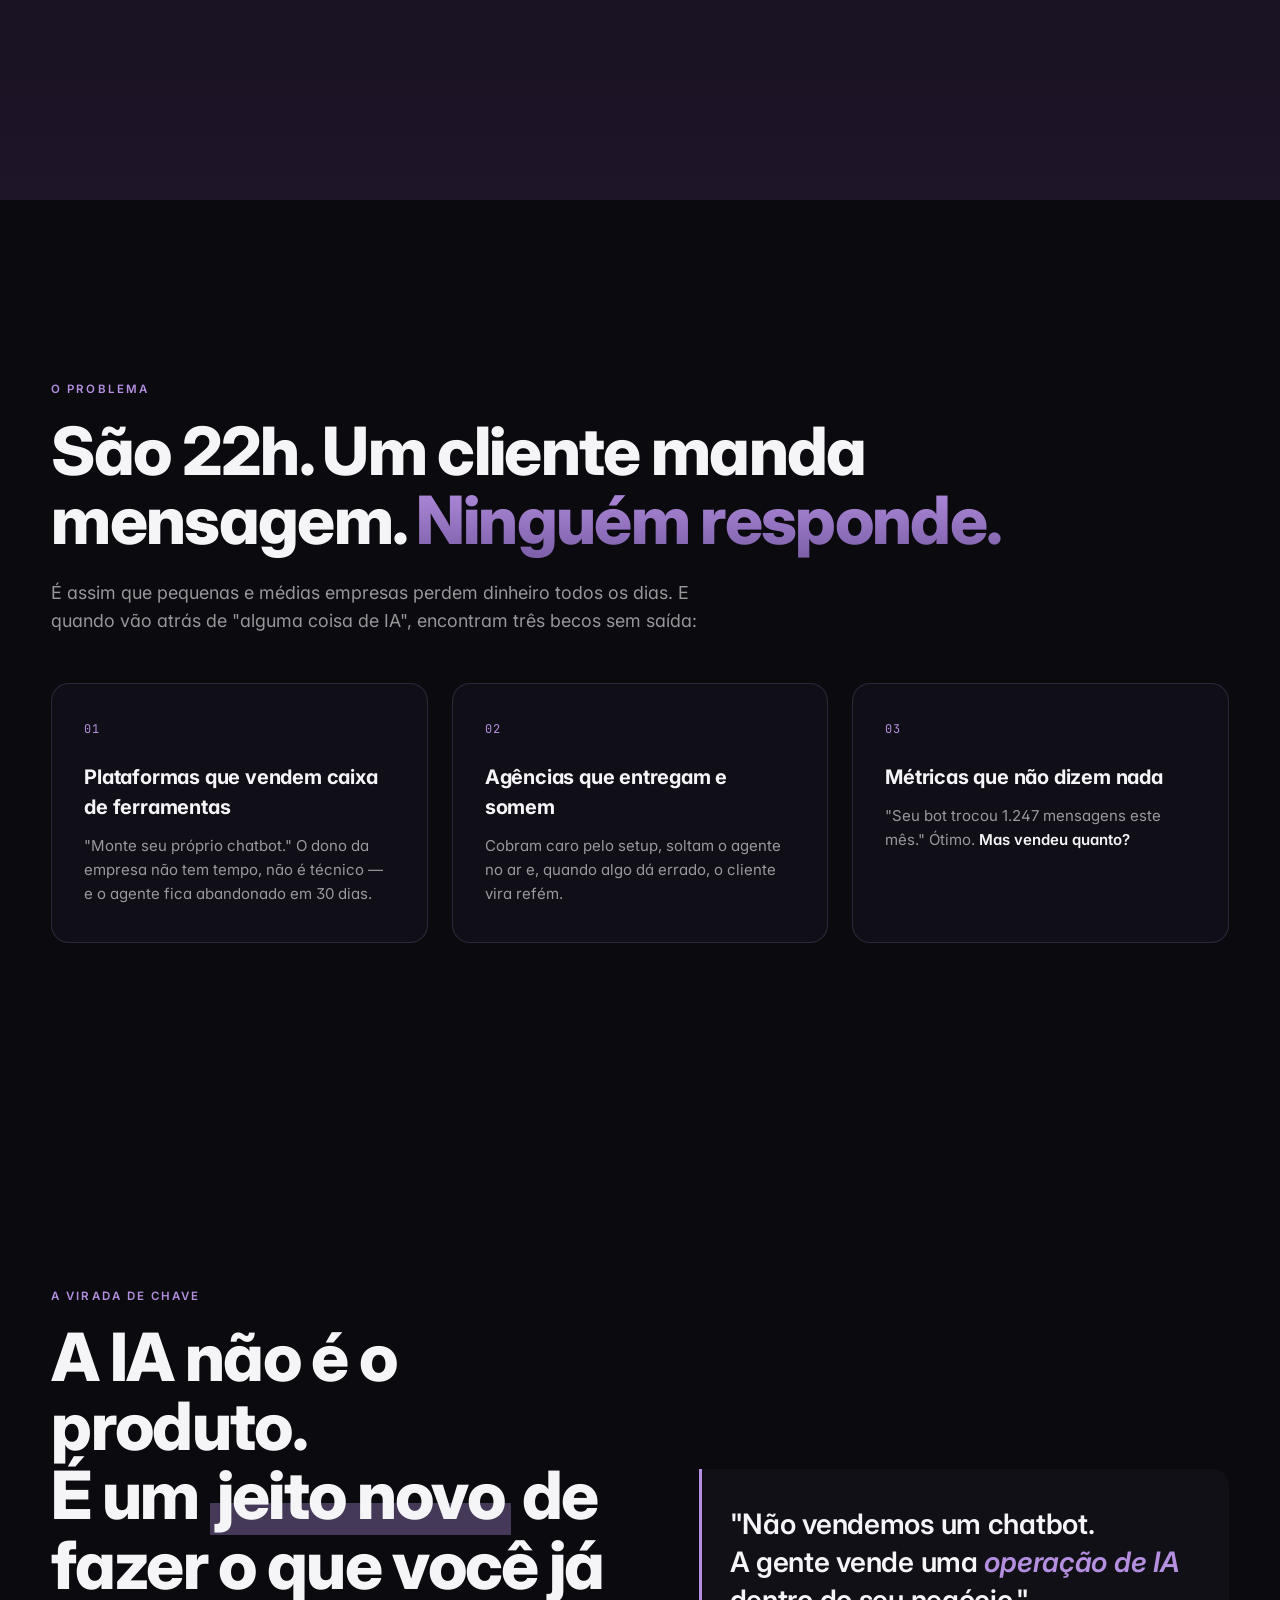
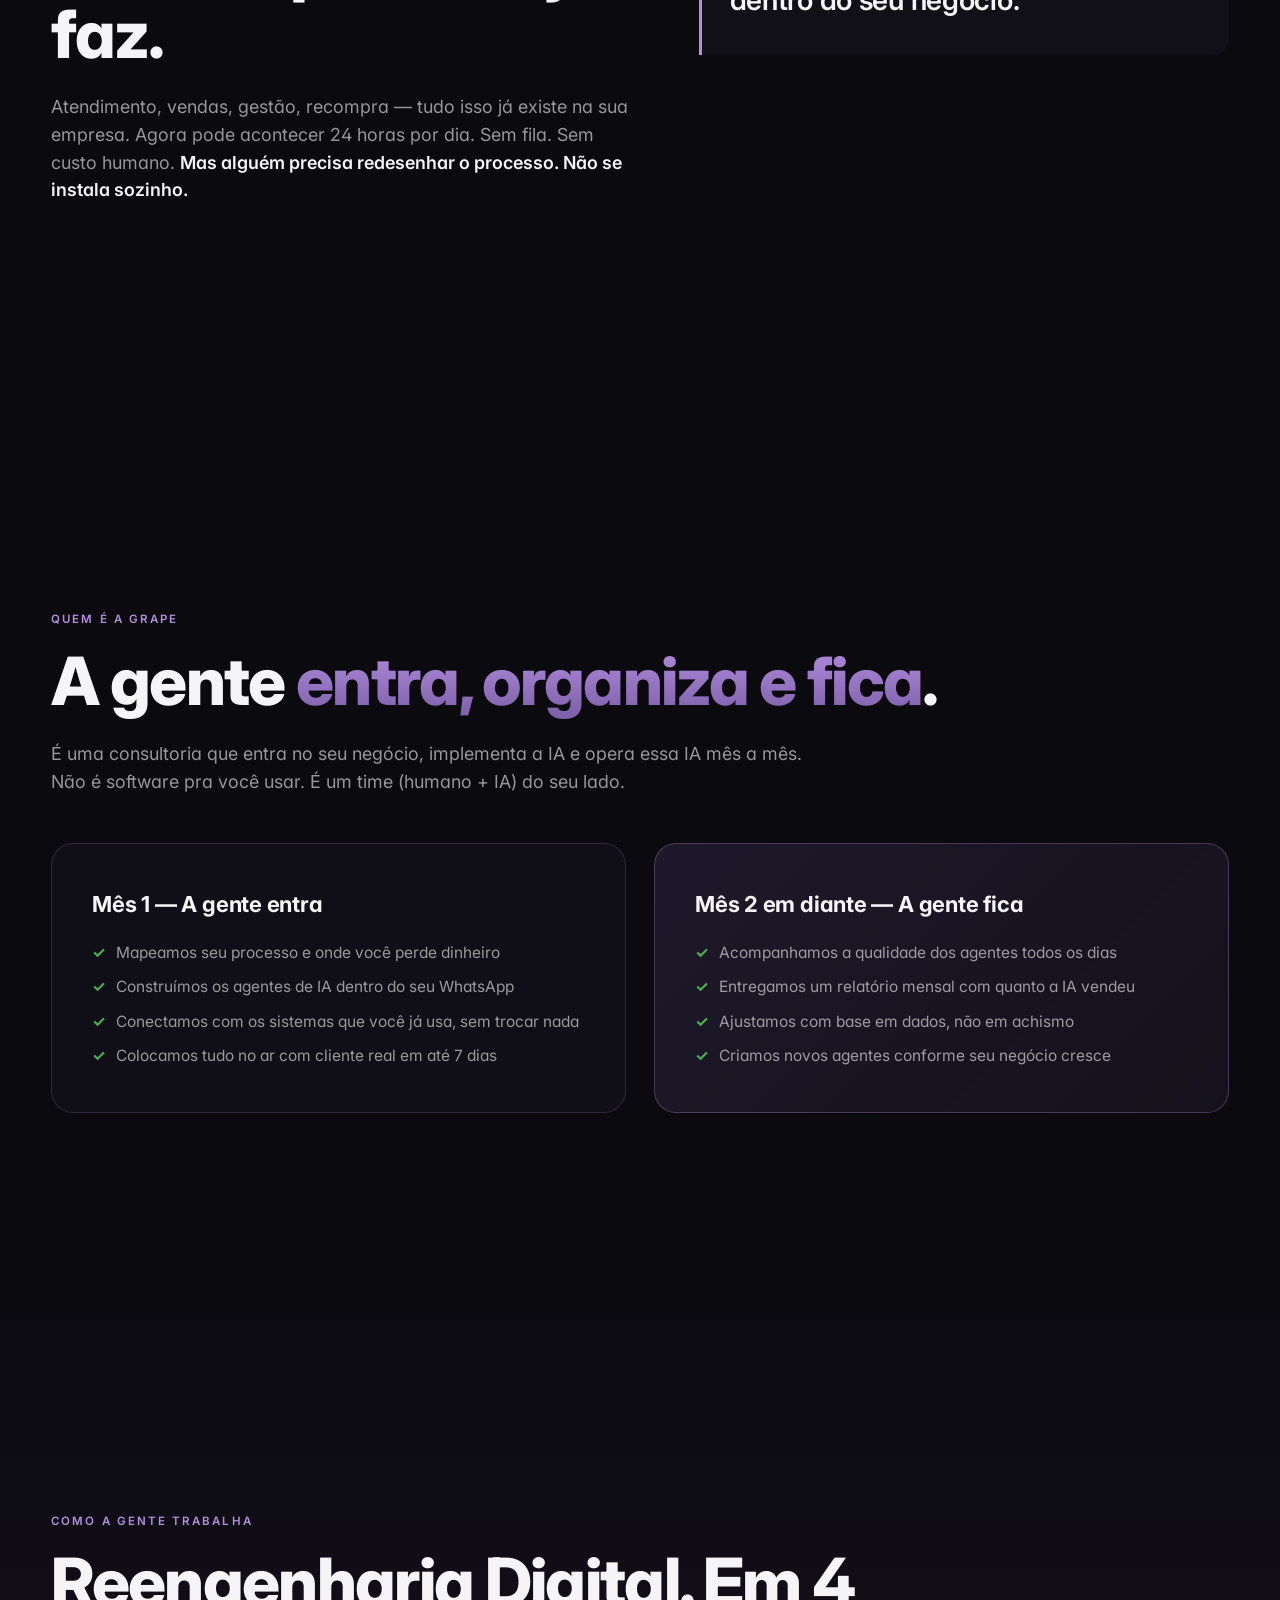
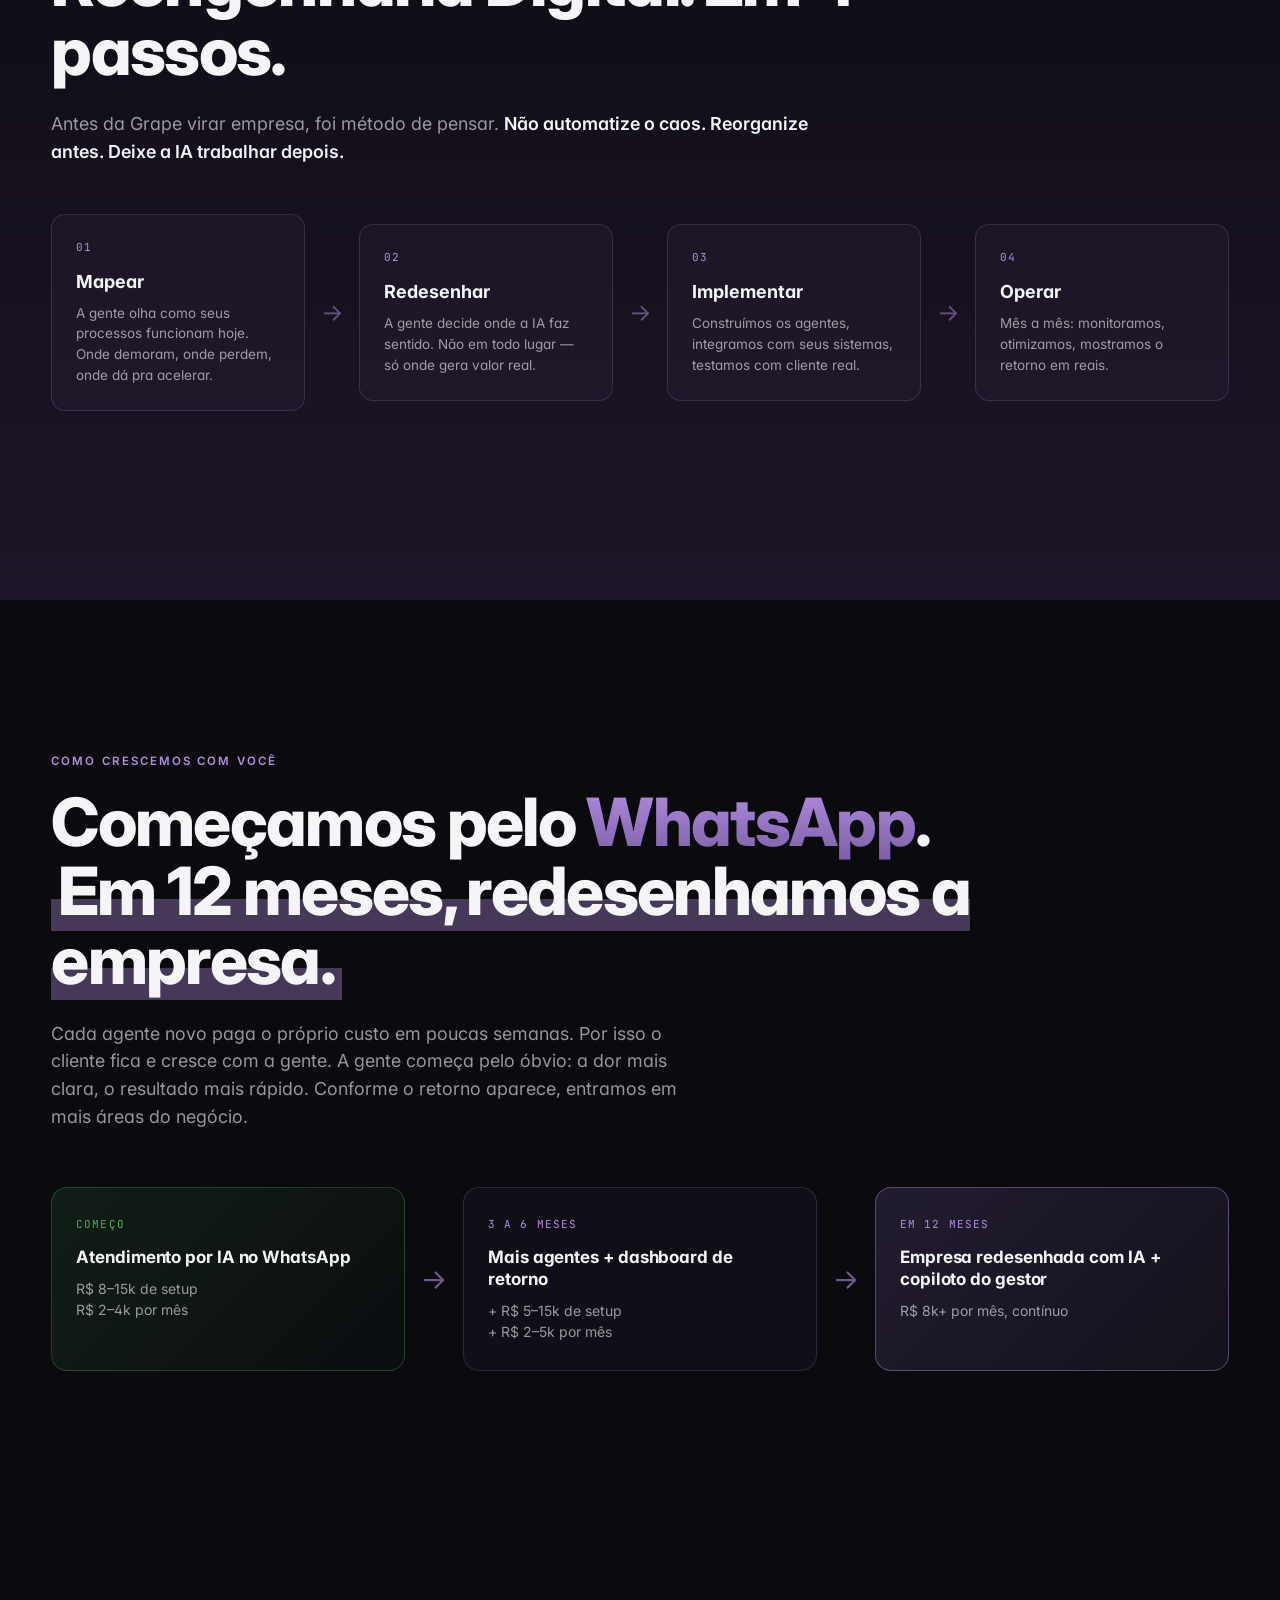
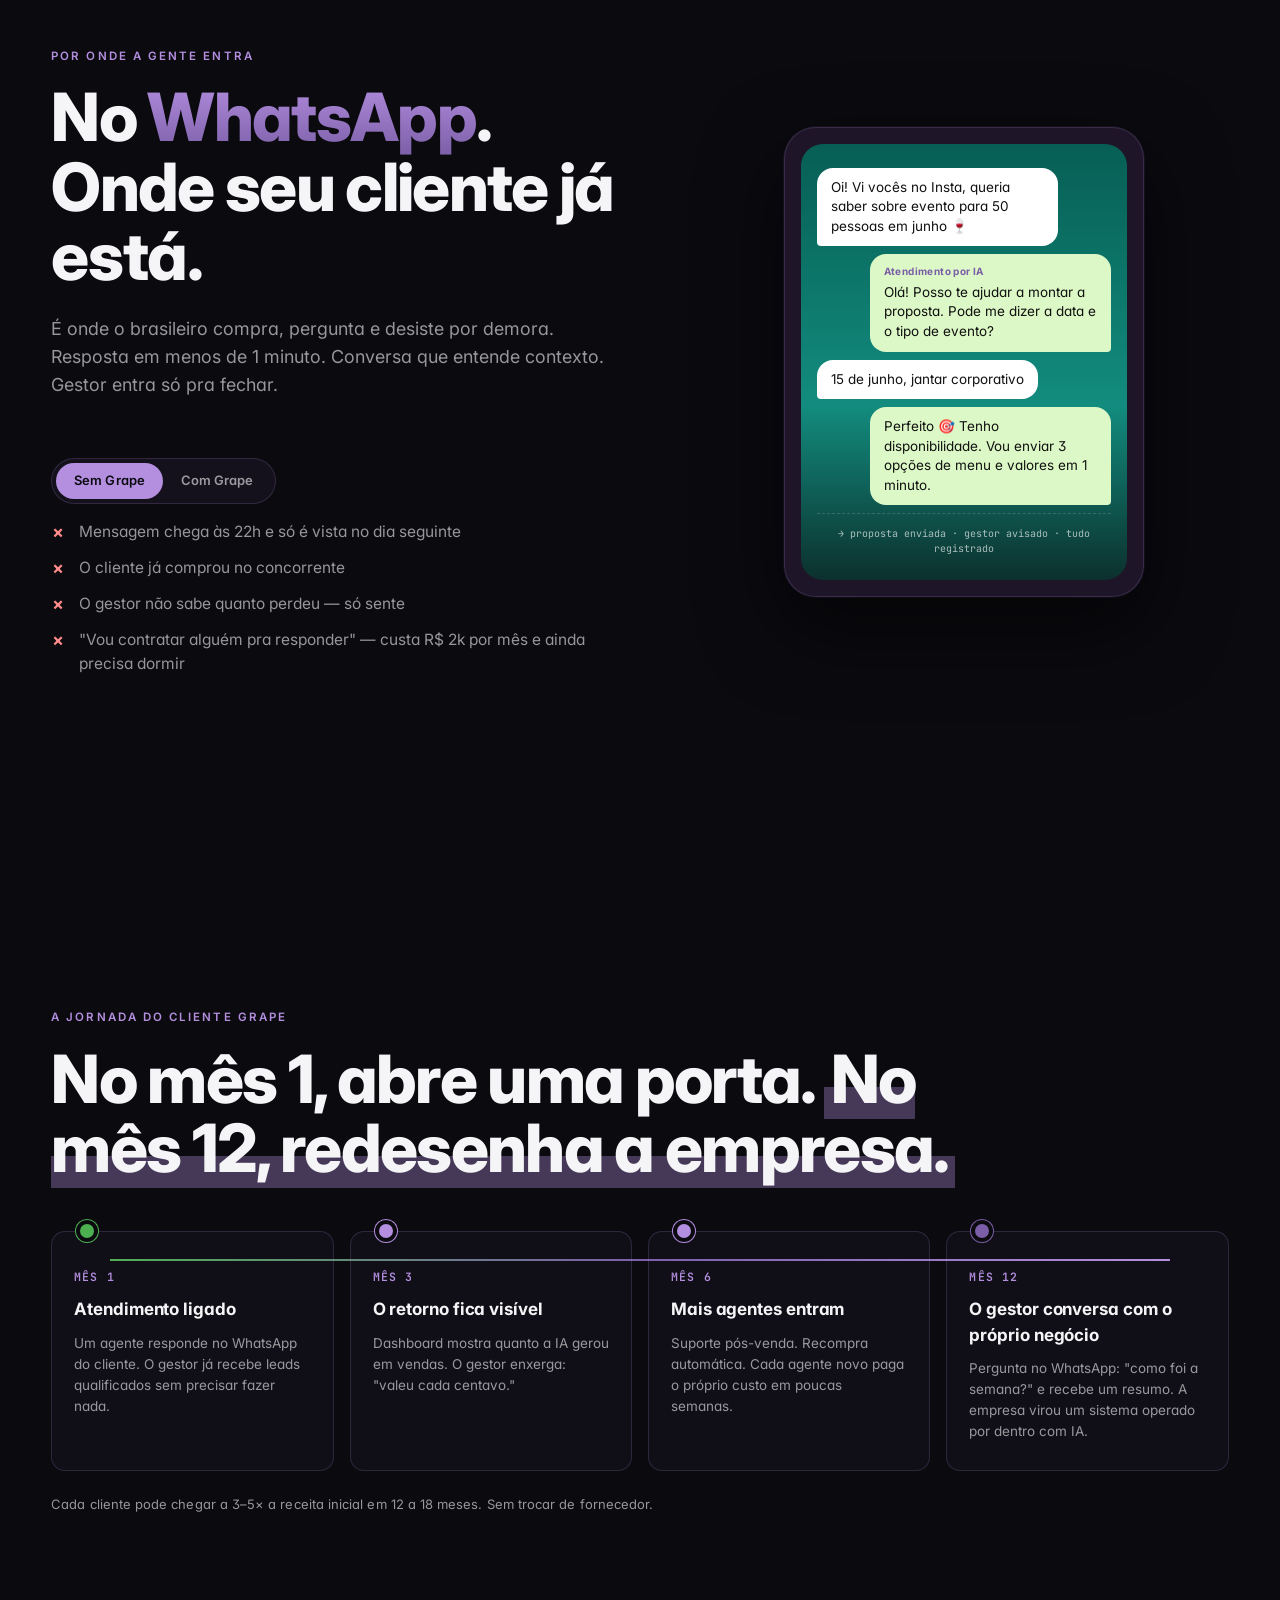
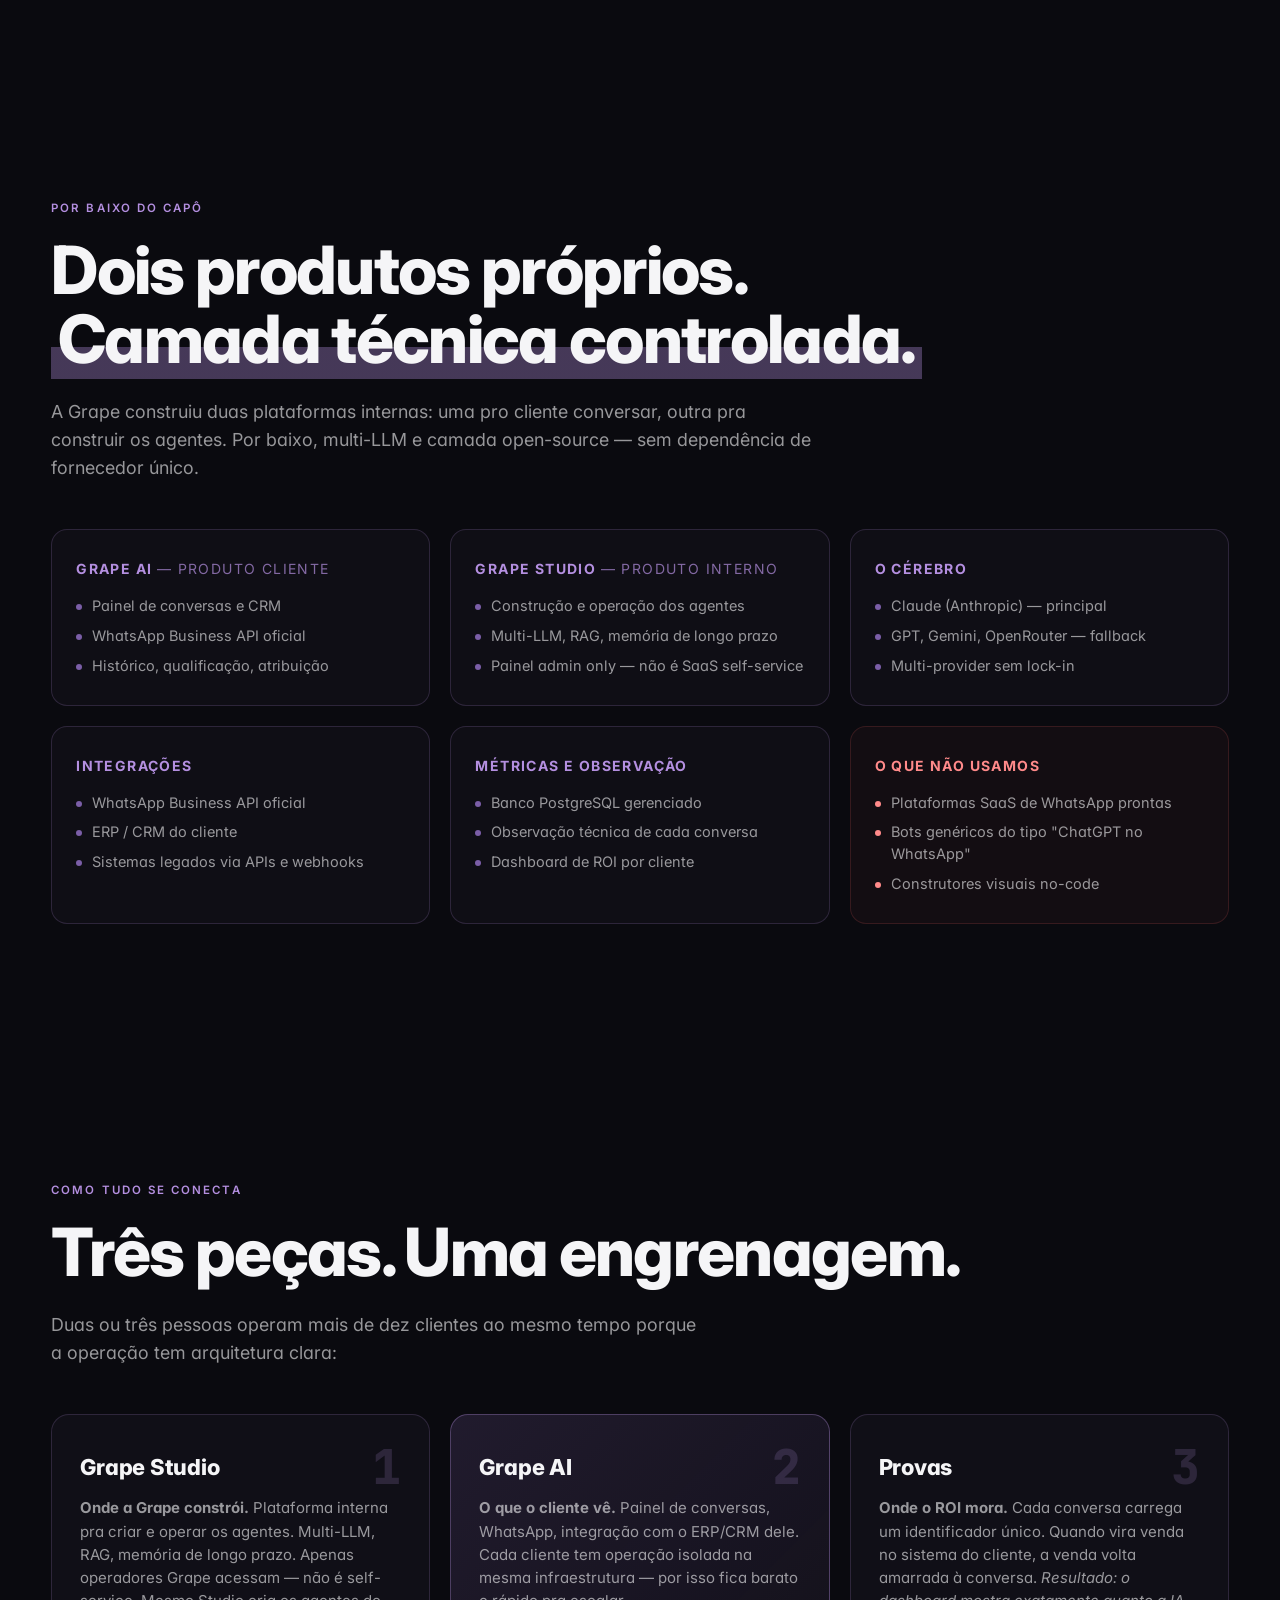
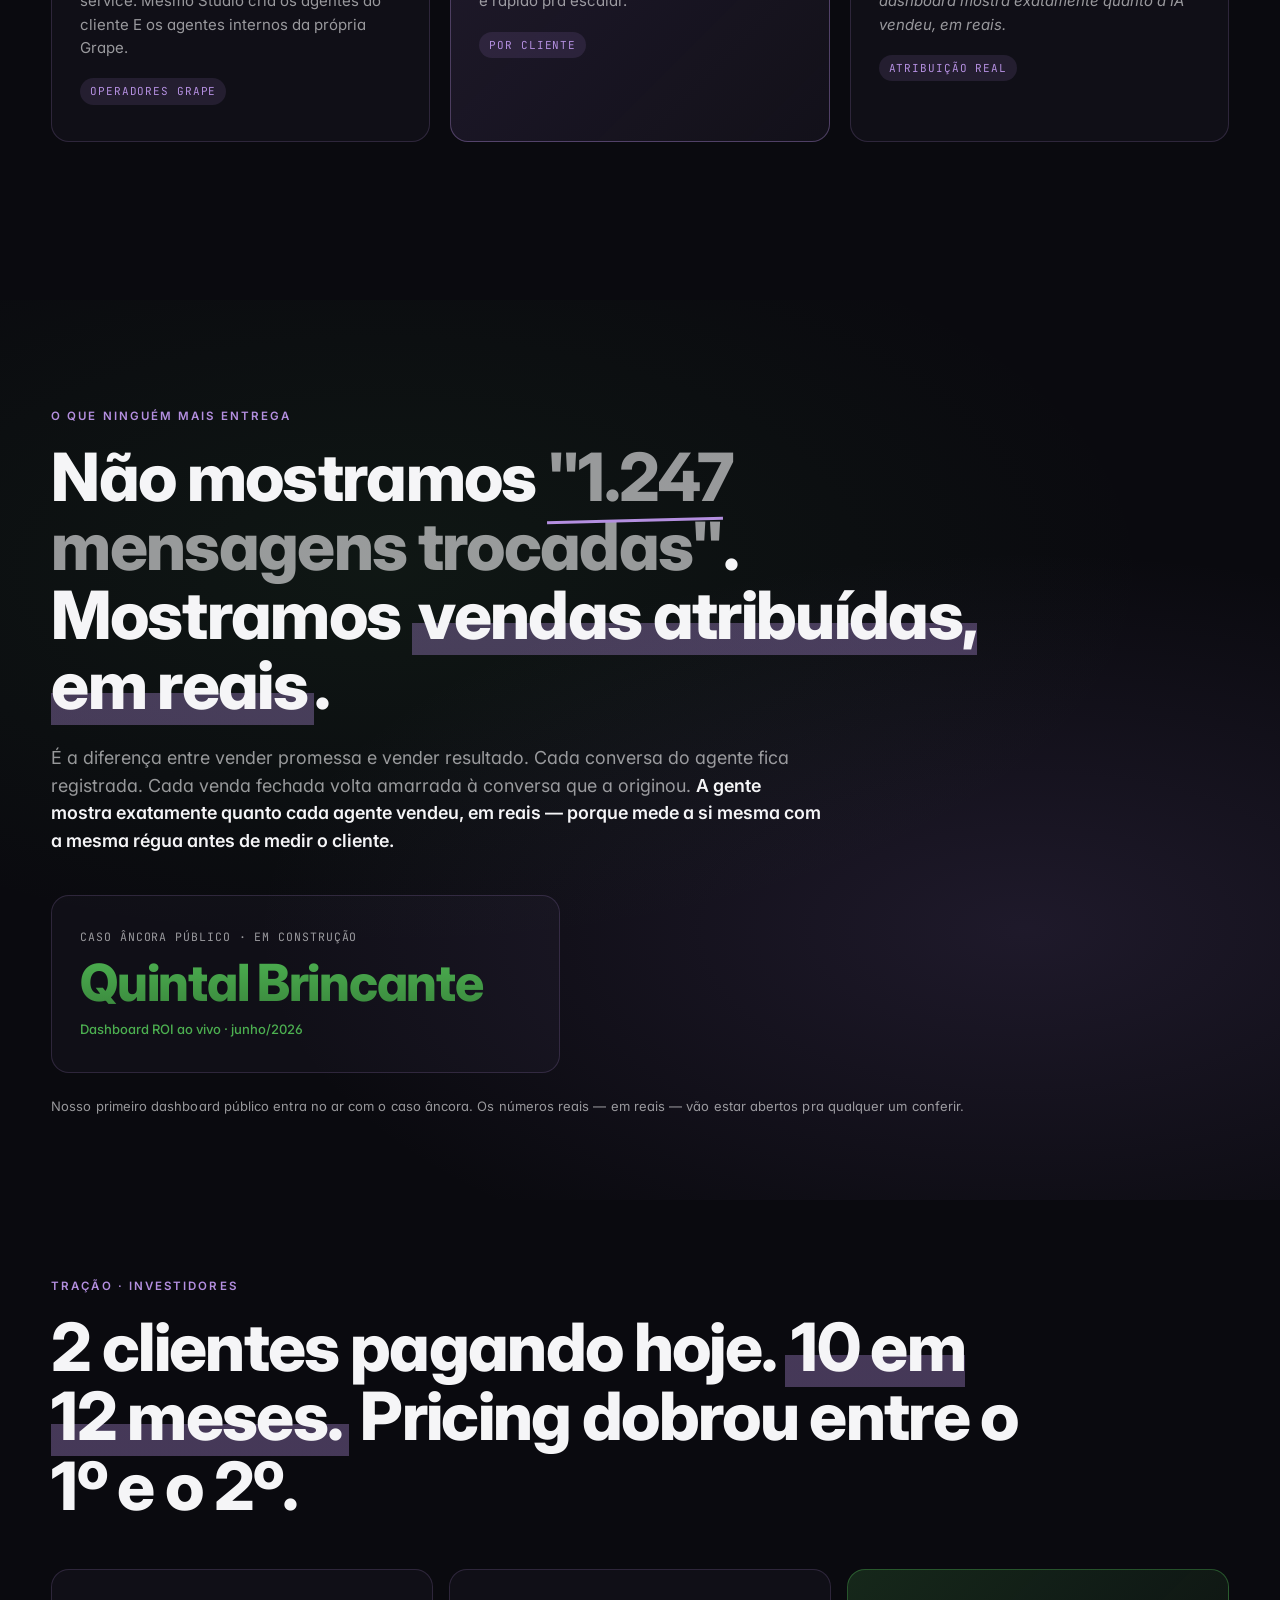
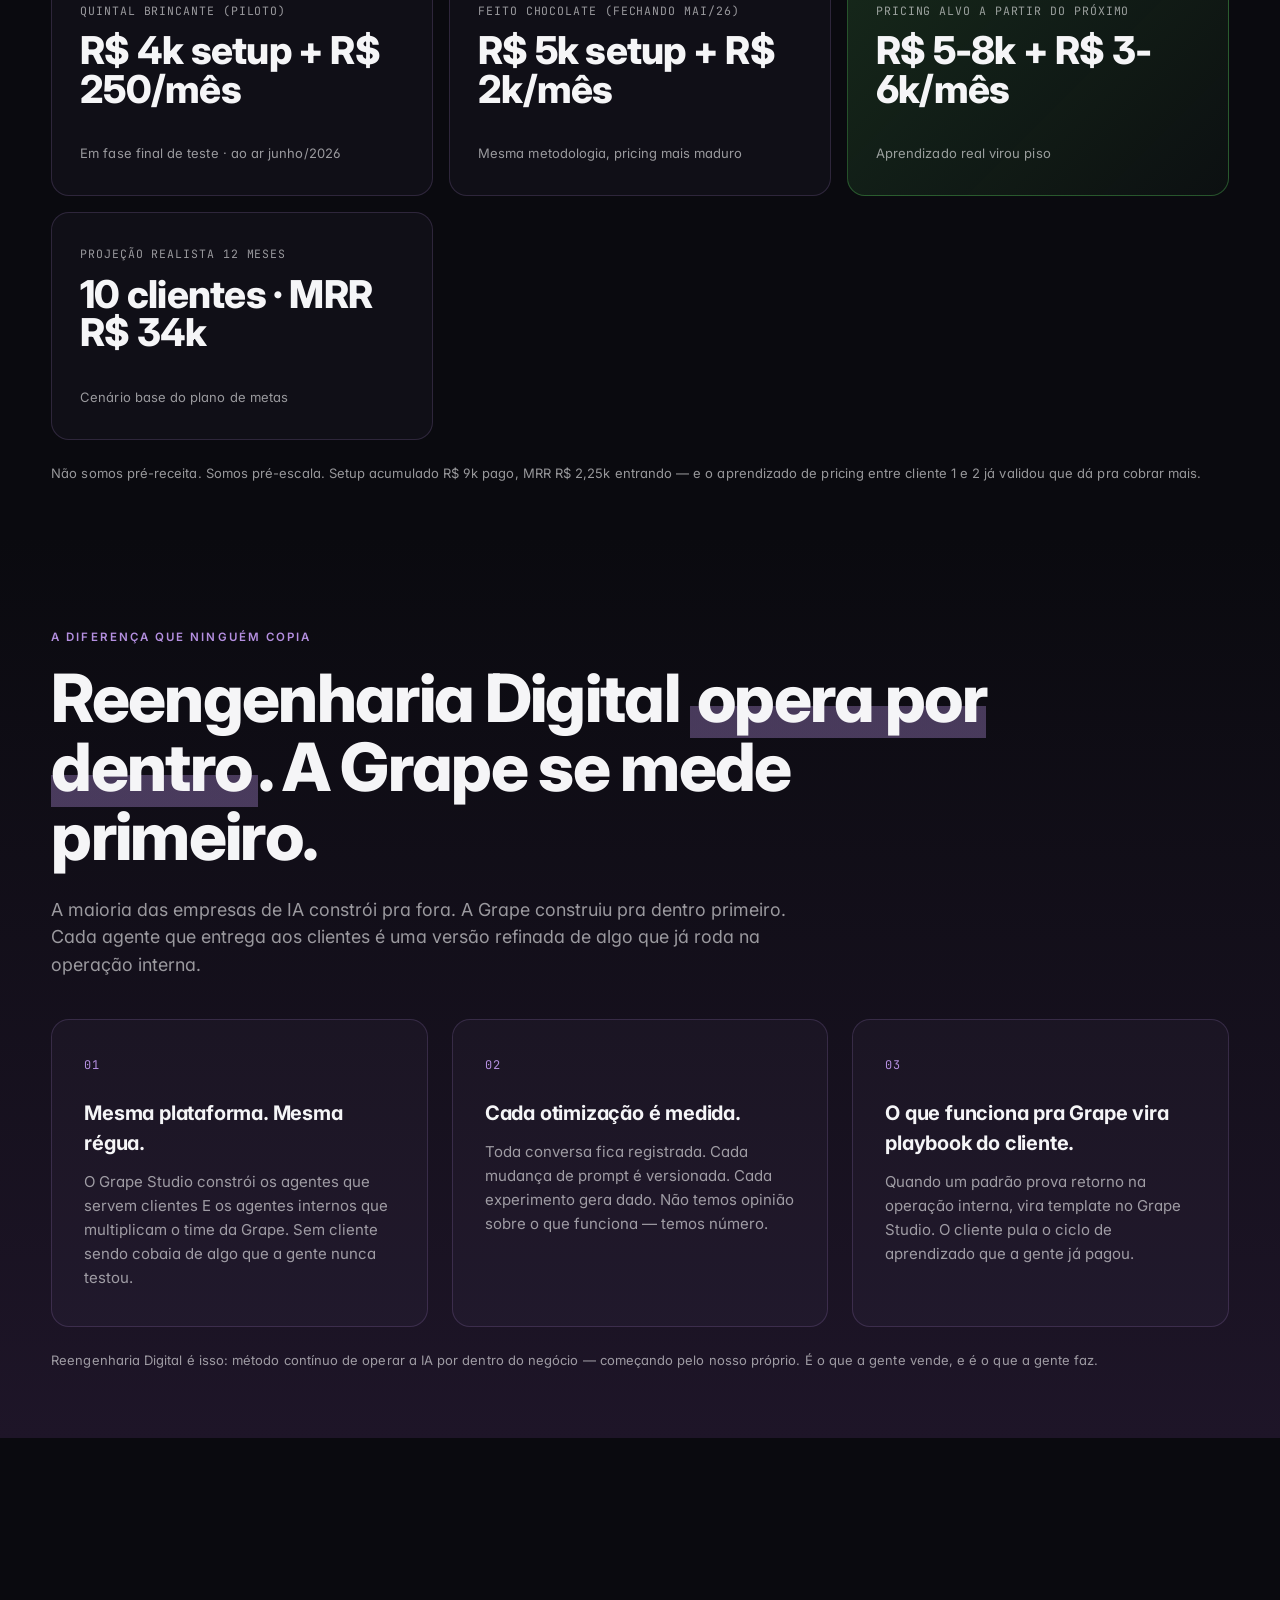
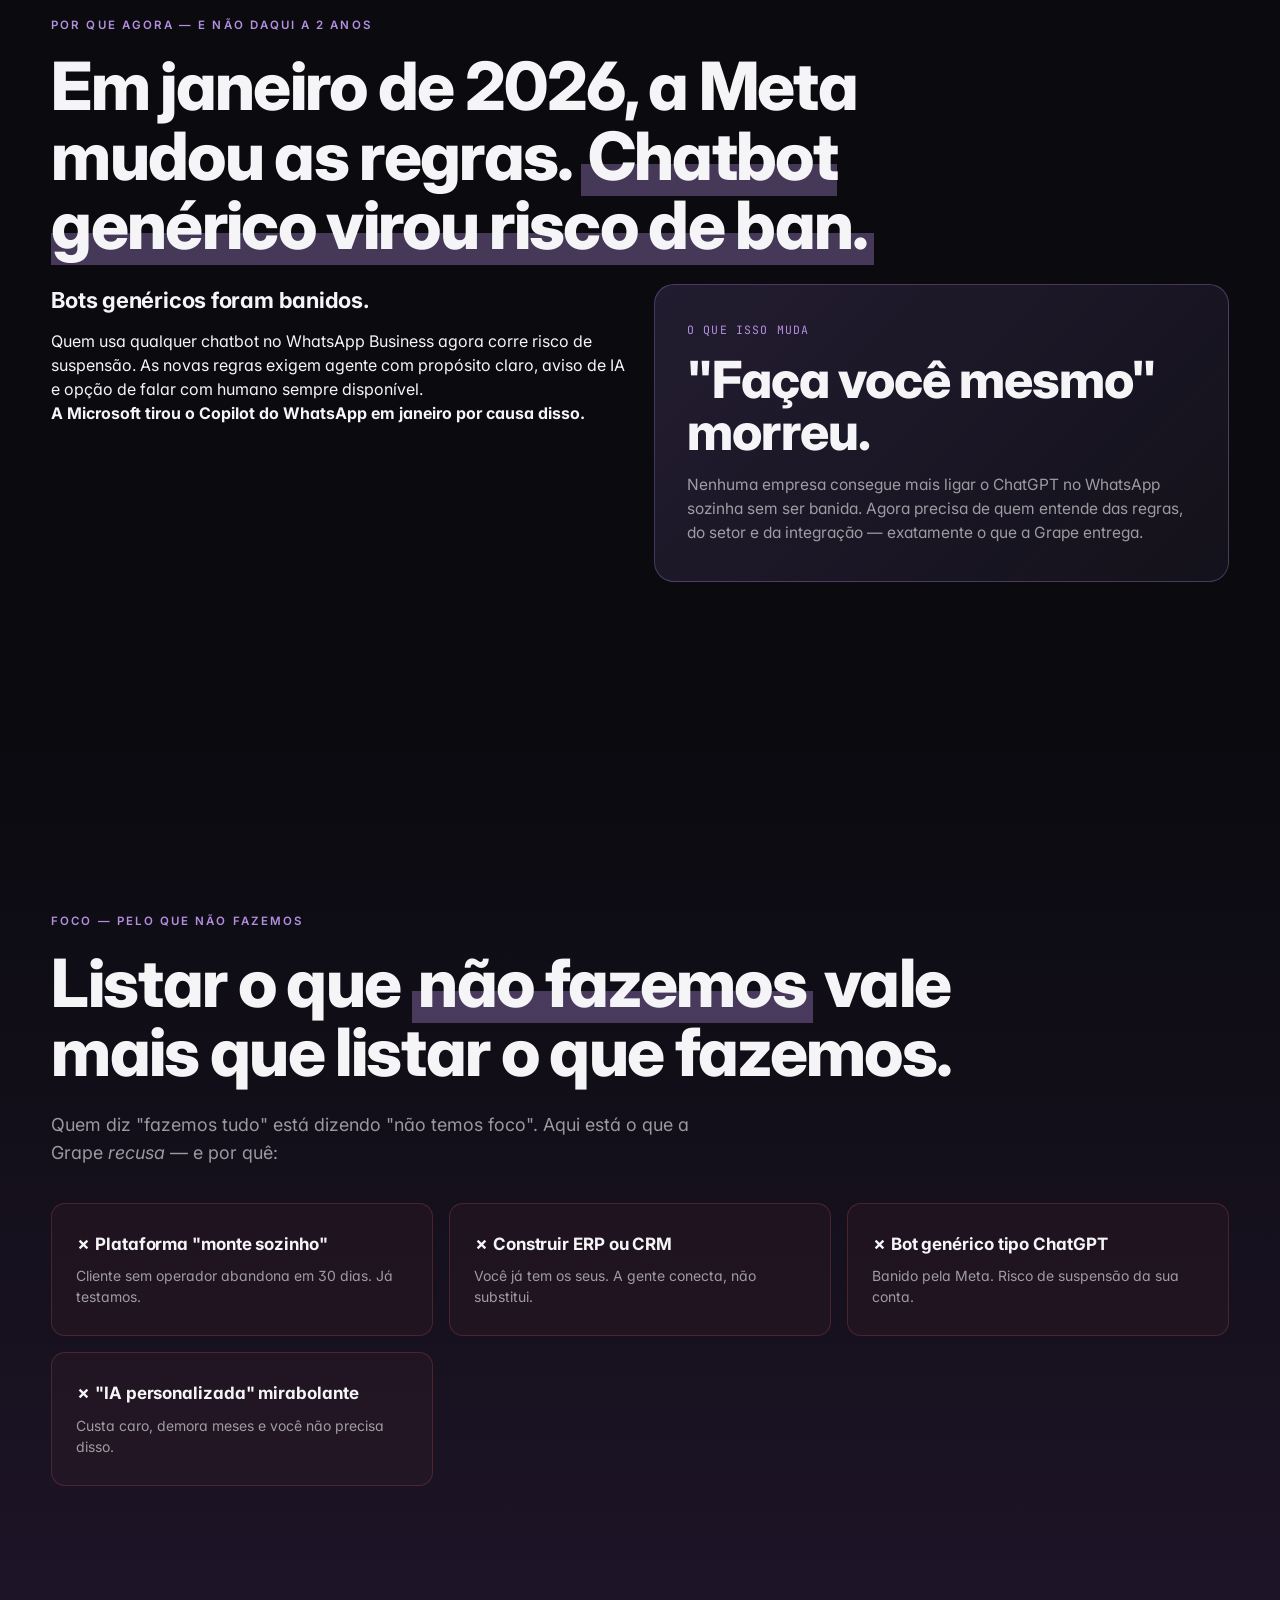
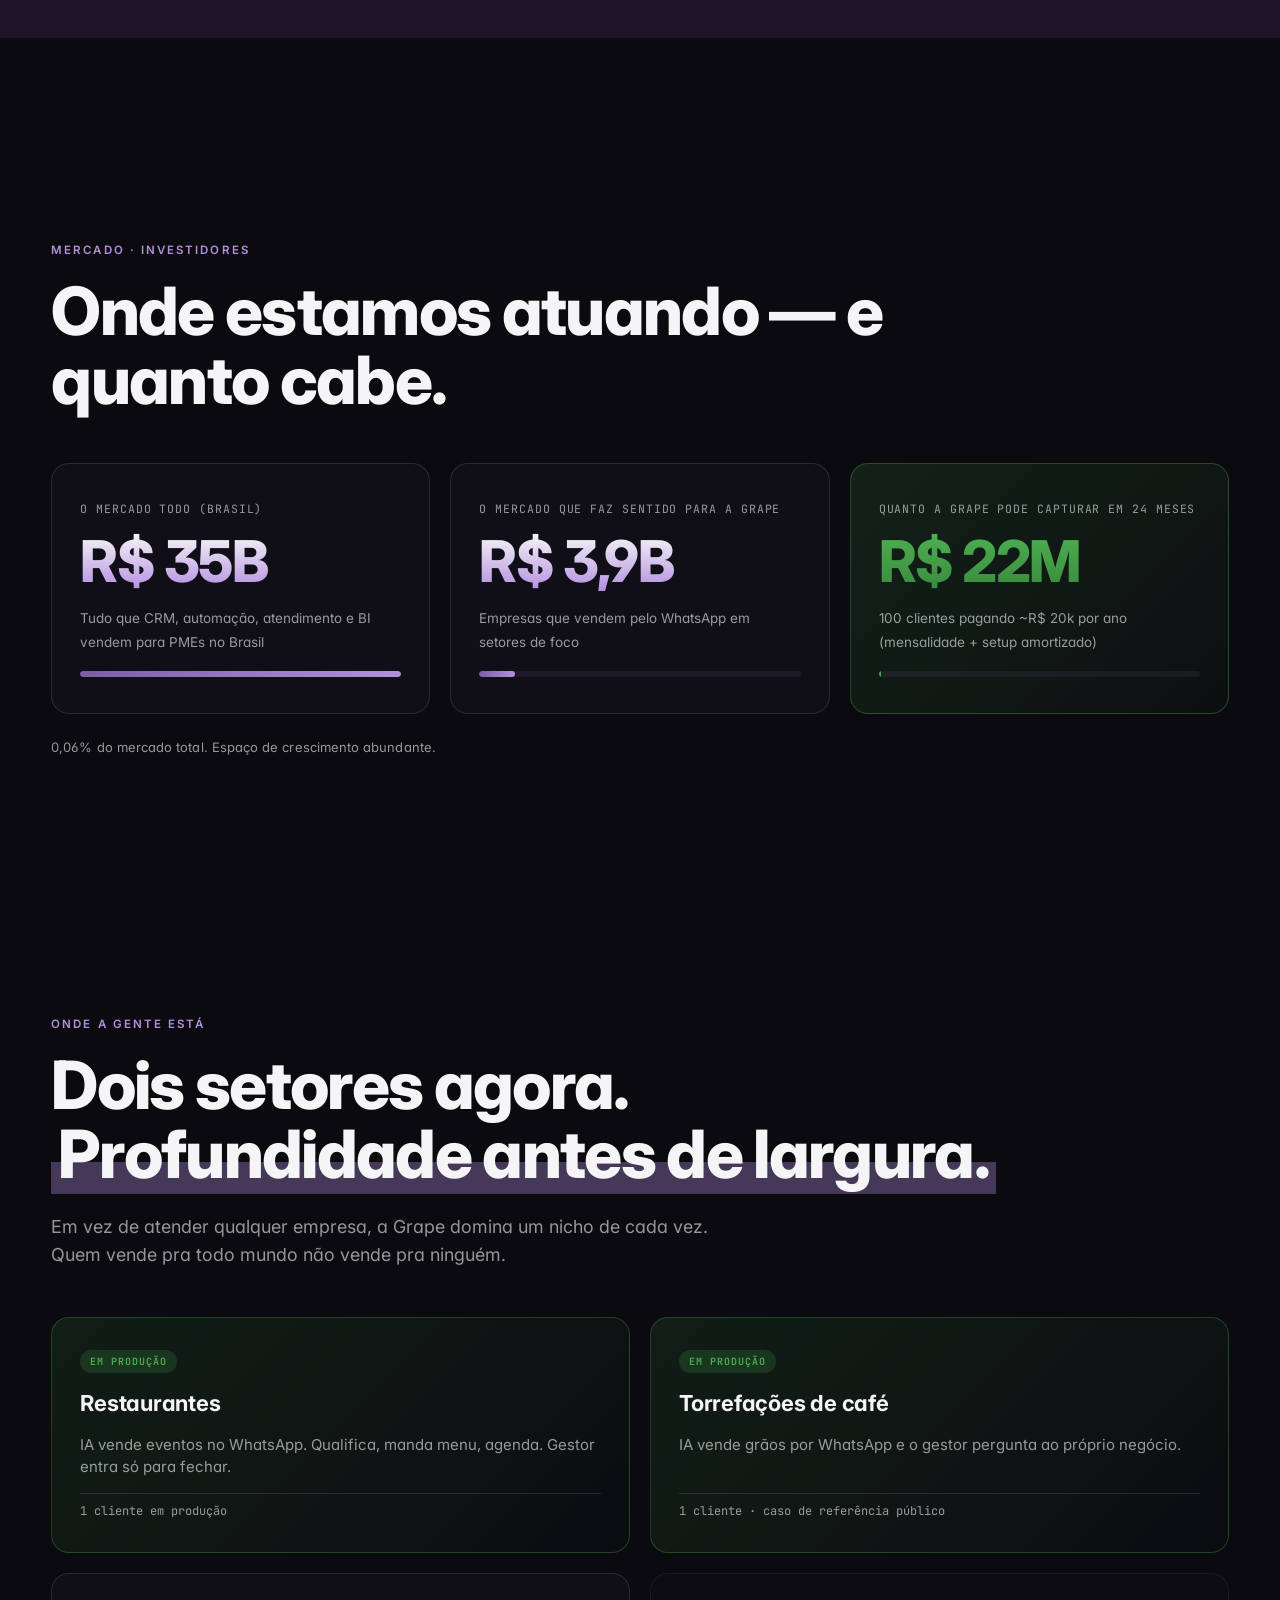
==== commit 6d8edda6: "refactor(deck): converter pra documento exclusivo de investidor ESTRUTURAIS: - Header sem filtros de" ====
--- a/deck/index.html
+++ b/deck/index.html
@@ -21,13 +21,7 @@
     <img src="assets/grape-logo.png" alt="" class="brand-mini__logo">
     <span class="brand-mini__text">Grape <span class="accent">AI</span></span>
   </div>
-  <nav class="audience-switcher" aria-label="Filtro por audiência">
-    <button data-audience="all" class="aud-btn aud-btn--active">Tudo</button>
-    <button data-audience="investor" class="aud-btn">Investidores</button>
-    <button data-audience="partner" class="aud-btn">Parceiros</button>
-    <button data-audience="client" class="aud-btn">Clientes</button>
-    <button data-audience="hotmilk" class="aud-btn">Hotmilk · 5min</button>
-  </nav>
+  <span class="brand-mini__doc">Documento confidencial · investidores</span>
   <div class="counter"><span id="counter-current">1</span><span class="counter__sep">/</span><span id="counter-total">32</span></div>
 </header>
 <div class="progress" aria-hidden="true"><div class="progress__bar" id="progress-bar"></div></div>
@@ -55,18 +49,12 @@
   <div class="hint hint--down" aria-hidden="true">↓ scroll · ← → setas</div>
 </section>
 
-<!-- SLIDE 2: MANIFESTO -->
-<section class="slide slide--manifesto" data-audience="all" data-slide="2">
-  <div class="manifesto">
-    <p class="kicker">Em uma frase</p>
-    <h2 class="display">
-      A maioria vende <span class="strike">ferramentas de IA</span>.<br>
-      A gente faz <span class="hl">a IA dar resultado</span>.
-    </h2>
-    <p class="lede">
-      Nenhuma empresa precisa de mais um chatbot. Precisa de alguém que opere a IA por ela. Que venda. Que atenda. Que gere resultado todo mês.
-      <strong>Esse alguém é a Grape.</strong>
-    </p>
+<!-- SLIDE 2: A TESE (promovido do antigo 4.5) -->
+<section class="slide slide--deep" data-audience="all" data-slide="2">
+  <div class="container">
+    <p class="kicker">A tese</p>
+    <h2 class="h-display">Operação humana <span class="hl">nunca escalou</span>.</h2>
+    <p class="lede max-2col">A gente só se acostumou com isso. Atendimento, vendas, recompra — sempre foram tarefas humanas, uma por uma, mensagem por mensagem. Quando a IA vira camada do negócio, o jogo muda. Quem opera essa camada constrói vantagem que dura.</p>
   </div>
 </section>
 
@@ -107,15 +95,6 @@
     <div class="big-quote">
       <p>"Não vendemos um chatbot.<br>A gente vende uma <em>operação de IA</em> dentro do seu negócio."</p>
     </div>
-  </div>
-</section>
-
-<!-- SLIDE 4.5: A TESE -->
-<section class="slide slide--deep" data-audience="all" data-slide="4.5">
-  <div class="container">
-    <p class="kicker">A tese</p>
-    <h2 class="h-display">Operação humana <span class="hl">nunca escalou</span>.</h2>
-    <p class="lede max-2col">A gente só se acostumou com isso. Atendimento, vendas, recompra — sempre foram tarefas humanas, uma por uma, mensagem por mensagem. Quando a IA vira camada do negócio, o jogo muda. Quem opera essa camada constrói vantagem que dura.</p>
   </div>
 </section>
 
@@ -170,8 +149,8 @@
 <section class="slide slide--dark" data-audience="all" data-slide="7">
   <div class="container">
     <p class="kicker">Como crescemos com você</p>
-    <h2 class="h-display">A gente entra <em>pequeno</em>. <span class="hl">Cresce com o resultado.</span></h2>
-    <p class="lede">A gente começa pelo óbvio: atendimento no WhatsApp. Conforme o resultado aparece, entramos em mais áreas do negócio. Sempre com retorno comprovado antes de cada passo novo.</p>
+    <h2 class="h-display">Começamos pelo <em>WhatsApp</em>. <span class="hl">Em 12 meses, redesenhamos a empresa.</span></h2>
+    <p class="lede">Cada agente novo paga o próprio custo em poucas semanas. Por isso o cliente fica e cresce com a gente. A gente começa pelo óbvio: a dor mais clara, o resultado mais rápido. Conforme o retorno aparece, entramos em mais áreas do negócio.</p>
     <div class="le-flow">
       <div class="le-stage le-stage--in">
         <div class="le-num">Começo</div>
@@ -265,28 +244,28 @@
 <section class="slide" data-audience="all" data-slide="10" data-tags="partner,investor">
   <div class="container">
     <p class="kicker">Por baixo do capô</p>
-    <h2 class="h-display">As ferramentas que usamos. <span class="hl">As que evitamos.</span></h2>
-    <p class="lede max-2col">A gente escolhe open-source sempre que a qualidade é a mesma. <strong>Você nunca fica refém de um único fornecedor</strong> — e o custo de operação fica 5 a 10 vezes menor que o de concorrentes presos a SaaS caro.</p>
+    <h2 class="h-display">Dois produtos próprios. <span class="hl">Camada técnica controlada.</span></h2>
+    <p class="lede max-2col">A Grape construiu duas plataformas internas: uma pro cliente conversar, outra pra construir os agentes. Por baixo, multi-LLM e camada open-source — sem dependência de fornecedor único.</p>
     <div class="stack-grid">
-      <div class="stack-cat">
-        <h4>Onde o cliente conversa</h4>
-        <ul><li>WhatsApp <span class="tooltip" data-tip="API oficial da Meta. Único caminho legal para operar agentes em escala.">(API oficial)</span></li><li>Chatwoot <span class="tooltip" data-tip="Plataforma open-source onde a Grape gerencia conversas e CRM dos clientes.">(o painel)</span></li></ul>
+      <div class="stack-cat stack-cat--featured">
+        <h4>Grape AI <span style="font-weight:400; opacity:0.7;">— produto cliente</span></h4>
+        <ul><li>Painel de conversas e CRM</li><li>WhatsApp Business API oficial</li><li>Histórico, qualificação, atribuição</li></ul>
+      </div>
+      <div class="stack-cat stack-cat--featured">
+        <h4>Grape Studio <span style="font-weight:400; opacity:0.7;">— produto interno</span></h4>
+        <ul><li>Construção e operação dos agentes</li><li>Multi-LLM, RAG, memória de longo prazo</li><li>Painel admin only — não é SaaS self-service</li></ul>
       </div>
       <div class="stack-cat">
         <h4>O cérebro</h4>
-        <ul><li>Claude (Anthropic)</li><li>GPT (alternativa)</li><li>Langfuse <span class="tooltip" data-tip="Sistema que registra cada conversa do agente — para conseguirmos provar o ROI e otimizar.">(observação)</span></li></ul>
+        <ul><li>Claude (Anthropic) — principal</li><li>GPT, Gemini, OpenRouter — fallback</li><li>Multi-provider sem lock-in</li></ul>
       </div>
       <div class="stack-cat">
-        <h4>A cola entre sistemas</h4>
-        <ul><li>n8n <span class="tooltip" data-tip="Plataforma open-source que conecta o agente aos sistemas que o cliente já usa: ERP, CRM, agenda.">(integrações)</span></li><li>Webhooks seguros</li></ul>
+        <h4>Integrações</h4>
+        <ul><li>WhatsApp Business API oficial</li><li>ERP / CRM do cliente</li><li>Sistemas legados via APIs e webhooks</li></ul>
       </div>
       <div class="stack-cat">
-        <h4>Os números</h4>
-        <ul><li>Supabase (banco de dados)</li><li>Metabase <span class="tooltip" data-tip="Ferramenta que transforma dados em dashboards apresentáveis para o cliente.">(dashboards)</span></li></ul>
-      </div>
-      <div class="stack-cat">
-        <h4>Como a Grape opera</h4>
-        <ul><li>Claude Code + Skills <span class="tooltip" data-tip="O cockpit interno: onde a Tharine e a equipe operam tudo via IA.">(cockpit)</span></li><li>GitHub (versionamento)</li></ul>
+        <h4>Métricas e observação</h4>
+        <ul><li>Banco PostgreSQL gerenciado</li><li>Observação técnica de cada conversa</li><li>Dashboard de ROI por cliente</li></ul>
       </div>
       <div class="stack-cat stack-cat--anti">
         <h4>O que não usamos</h4>
@@ -301,18 +280,18 @@
   <div class="container">
     <p class="kicker">Como tudo se conecta</p>
     <h2 class="h-display">Três peças. Uma engrenagem.</h2>
-    <p class="lede">Duas ou três pessoas operam mais de dez clientes ao mesmo tempo porque a operação é organizada assim:</p>
+    <p class="lede">Duas ou três pessoas operam mais de dez clientes ao mesmo tempo porque a operação tem arquitetura clara:</p>
     <div class="planes">
       <div class="plane">
         <div class="plane-num">1</div>
-        <h3>Cockpit</h3>
-        <p><strong>Onde a Grape trabalha.</strong> Aqui ficam os agentes internos: criação de proposta, follow-up, relatório mensal. Operamos os clientes daqui — sem precisar abrir dez painéis diferentes.</p>
-        <span class="plane-tag">Tharine + equipe</span>
+        <h3>Grape Studio</h3>
+        <p><strong>Onde a Grape constrói.</strong> Plataforma interna pra criar e operar os agentes. Multi-LLM, RAG, memória de longo prazo. Apenas operadores Grape acessam — não é self-service. Mesmo Studio cria os agentes do cliente E os agentes internos da própria Grape.</p>
+        <span class="plane-tag">Operadores Grape</span>
       </div>
       <div class="plane plane--mid">
         <div class="plane-num">2</div>
-        <h3>Entrega</h3>
-        <p><strong>O que o cliente vê.</strong> WhatsApp, agente conversando, integração com o ERP dele. Cada cliente tem operação isolada, mas tudo roda na mesma infraestrutura — e por isso fica barato e rápido.</p>
+        <h3>Grape AI</h3>
+        <p><strong>O que o cliente vê.</strong> Painel de conversas, WhatsApp, integração com o ERP/CRM dele. Cada cliente tem operação isolada na mesma infraestrutura — por isso fica barato e rápido pra escalar.</p>
         <span class="plane-tag">Por cliente</span>
       </div>
       <div class="plane">
@@ -330,7 +309,7 @@
   <div class="container">
     <p class="kicker">O que ninguém mais entrega</p>
     <h2 class="h-display">Não mostramos <span class="strike">"1.247 mensagens trocadas"</span>.<br>Mostramos <span class="hl">vendas atribuídas, em reais</span>.</h2>
-    <p class="lede max-2col">É a diferença entre vender promessa e vender resultado. Cada conversa do agente fica registrada. Cada venda fechada volta amarrada à conversa que a originou. <strong>A gente mostra exatamente quanto cada agente vendeu, em reais.</strong></p>
+    <p class="lede max-2col">É a diferença entre vender promessa e vender resultado. Cada conversa do agente fica registrada. Cada venda fechada volta amarrada à conversa que a originou. <strong>A gente mostra exatamente quanto cada agente vendeu, em reais — porque mede a si mesma com a mesma régua antes de medir o cliente.</strong></p>
     <div class="roi-mockup">
       <div class="roi-card">
         <span class="roi-label">Caso âncora público · em construção</span>
@@ -370,6 +349,33 @@
       </div>
     </div>
     <p class="footnote">Não somos pré-receita. Somos pré-escala. Setup acumulado R$ 9k pago, MRR R$ 2,25k entrando — e o aprendizado de pricing entre cliente 1 e 2 já validou que dá pra cobrar mais.</p>
+  </div>
+</section>
+
+<!-- SLIDE 12.7: O DIFERENCIAL REAL — Reengenharia Digital opera por dentro -->
+<section class="slide slide--deep" data-audience="investor" data-slide="12.7">
+  <div class="container">
+    <p class="kicker">A diferença que ninguém copia</p>
+    <h2 class="h-display">Reengenharia Digital <span class="hl">opera por dentro</span>. A Grape se mede primeiro.</h2>
+    <p class="lede max-2col">A maioria das empresas de IA constrói pra fora. A Grape construiu pra dentro primeiro. Cada agente que entrega aos clientes é uma versão refinada de algo que já roda na operação interna.</p>
+    <div class="grid-3" style="margin-top: 40px;">
+      <div class="card">
+        <div class="card-num">01</div>
+        <h3>Mesma plataforma. Mesma régua.</h3>
+        <p>O Grape Studio constrói os agentes que servem clientes E os agentes internos que multiplicam o time da Grape. Sem cliente sendo cobaia de algo que a gente nunca testou.</p>
+      </div>
+      <div class="card">
+        <div class="card-num">02</div>
+        <h3>Cada otimização é medida.</h3>
+        <p>Toda conversa fica registrada. Cada mudança de prompt é versionada. Cada experimento gera dado. Não temos opinião sobre o que funciona — temos número.</p>
+      </div>
+      <div class="card">
+        <div class="card-num">03</div>
+        <h3>O que funciona pra Grape vira playbook do cliente.</h3>
+        <p>Quando um padrão prova retorno na operação interna, vira template no Grape Studio. O cliente pula o ciclo de aprendizado que a gente já pagou.</p>
+      </div>
+    </div>
+    <p class="footnote">Reengenharia Digital é isso: método contínuo de operar a IA por dentro do negócio — começando pelo nosso próprio. É o que a gente vende, e é o que a gente faz.</p>
   </div>
 </section>
 
@@ -404,8 +410,6 @@
       <div class="anti">✗ Construir ERP ou CRM<br><span>Você já tem os seus. A gente conecta, não substitui.</span></div>
       <div class="anti">✗ Bot genérico tipo ChatGPT<br><span>Banido pela Meta. Risco de suspensão da sua conta.</span></div>
       <div class="anti">✗ "IA personalizada" mirabolante<br><span>Custa caro, demora meses e você não precisa disso.</span></div>
-      <div class="anti">✗ Comparar você com outros clientes<br><span>Ninguém gosta de virar benchmark público.</span></div>
-      <div class="anti">✗ Trocar de ferramenta a cada novidade<br><span>Estabilidade vence modismo. Tecnologia fica estável por 6 meses depois de cada upgrade.</span></div>
     </div>
   </div>
 </section>
@@ -473,61 +477,31 @@
   </div>
 </section>
 
-<!-- SLIDE 17: CASO RESTAURANTE -->
+<!-- SLIDE 17: 3 CASOS COMPRIMIDOS (era 17, 18, 19) -->
 <section class="slide" data-audience="all" data-slide="17">
-  <div class="container case-layout">
-    <div>
-      <p class="kicker">Caso 1 · em produção</p>
-      <h2 class="h-display">Restaurante.<br><span class="case-sub">O agente vende eventos no WhatsApp, sem operador humano.</span></h2>
-      <div class="case-stats">
-        <div><span class="case-stat-num">24/7</span><span class="case-stat-lbl">disponível</span></div>
-        <div><span class="case-stat-num">&lt;1min</span><span class="case-stat-lbl">tempo de resposta</span></div>
-        <div><span class="case-stat-num">100%</span><span class="case-stat-lbl">leads qualificados antes do gestor</span></div>
-      </div>
-    </div>
-    <div class="case-narr">
-      <p><strong>Antes:</strong> o gestor perdia eventos por demorar pra responder. A mensagem chegava de madrugada e o cliente fechava com o concorrente.</p>
-      <p><strong>Depois:</strong> a IA recebe a mensagem, qualifica (data, número de pessoas, tipo de evento), envia 3 opções de menu e agenda a visita. O gestor entra só pra fechar.</p>
-      <p class="case-quote">"O agente recuperou eventos que eu perderia. E sou eu quem está no controle — não uma plataforma estranha."</p>
-    </div>
-  </div>
-</section>
-
-<!-- SLIDE 18: CASO MEU CAFÉ -->
-<section class="slide slide--moat" data-audience="all" data-slide="18">
-  <div class="container case-layout">
-    <div>
-      <p class="kicker">Caso 2 · referência pública</p>
-      <h2 class="h-display">Meu Café Tem Sotaque.<br><span class="case-sub">Da venda de grãos à gestão por IA.</span></h2>
-      <div class="case-stats">
-        <div><span class="case-stat-num">2</span><span class="case-stat-lbl">agentes em implementação</span></div>
-        <div><span class="case-stat-num">100%</span><span class="case-stat-lbl">vendas via WhatsApp</span></div>
-        <div><span class="case-stat-num">público</span><span class="case-stat-lbl">dashboard de retorno em tempo real</span></div>
-      </div>
-    </div>
-    <div class="case-narr">
-      <p>Café specialty é nicho de paixão. O cliente quer saber perfil sensorial, processo, fazenda. Bot genérico não serve. Soa como bot de supermercado.</p>
-      <p>Aqui, a IA vende o grão certo pro cliente certo. <strong>E o gestor pergunta no próprio WhatsApp: "qual grão tem mais margem?", "quem não compra há 60 dias?"</strong></p>
-      <p class="case-quote">Caso público: outras torrefações vão ver o retorno em tempo real e vão querer o mesmo.</p>
-    </div>
-  </div>
-</section>
-
-<!-- SLIDE 19: IMOBILIÁRIA -->
-<section class="slide" data-audience="all" data-slide="19">
-  <div class="container case-layout">
-    <div>
-      <p class="kicker">Caso 3 · em prospecção</p>
-      <h2 class="h-display">Imobiliária.<br><span class="case-sub">A operação inteira, redesenhada.</span></h2>
-      <div class="case-stats">
-        <div><span class="case-stat-num">6+</span><span class="case-stat-lbl">processos a integrar</span></div>
-        <div><span class="case-stat-num">3+</span><span class="case-stat-lbl">sistemas legados conectados</span></div>
-        <div><span class="case-stat-num">78%</span><span class="case-stat-lbl">compradores fecham com quem responde primeiro em 15h</span></div>
-      </div>
-    </div>
-    <div class="case-narr">
-      <p>Aqui não dá pra resolver com um chatbot. Exige qualificação séria, base de imóveis, agendamento de visita, nutrição de leads frios que demoram meses pra fechar — e copiloto pro corretor consultar tudo pelo próprio celular.</p>
-      <p><strong>Por que importa:</strong> se a Grape resolve imobiliária, resolve qualquer empresa com muitos processos. É o teste mais difícil que a gente pode passar.</p>
+  <div class="container">
+    <p class="kicker">Onde a Grape opera</p>
+    <h2 class="h-display">Três casos. <span class="hl">Três níveis de profundidade.</span></h2>
+    <p class="lede max-2col">Cada caso prova um aspecto diferente: ROI rápido (restaurante), referência pública (café), e operação inteira redesenhada (imobiliária).</p>
+    <div class="grid-3" style="margin-top: 40px;">
+      <div class="card">
+        <p class="kicker" style="margin-bottom: 12px;">Caso 1 · em produção</p>
+        <h3>Restaurante</h3>
+        <p>A IA vende eventos no WhatsApp, sem operador humano. Qualifica data, pessoas e tipo de evento, manda 3 opções de menu, agenda a visita. Gestor entra só pra fechar.</p>
+        <p style="font-size: 0.875rem; color: rgba(255,255,255,0.7); margin-top: 12px;"><strong>24/7 · &lt;1min de resposta · 100% leads qualificados antes do gestor</strong></p>
+      </div>
+      <div class="card">
+        <p class="kicker" style="margin-bottom: 12px;">Caso 2 · referência pública</p>
+        <h3>Meu Café Tem Sotaque</h3>
+        <p>Da venda de grãos à gestão por IA. A IA vende o grão certo pro cliente certo. O gestor pergunta no próprio WhatsApp: "qual grão tem mais margem?", "quem não compra há 60 dias?"</p>
+        <p style="font-size: 0.875rem; color: rgba(255,255,255,0.7); margin-top: 12px;"><strong>2 agentes em implementação · 100% vendas via WhatsApp · dashboard ROI público</strong></p>
+      </div>
+      <div class="card">
+        <p class="kicker" style="margin-bottom: 12px;">Caso 3 · em prospecção</p>
+        <h3>Imobiliária</h3>
+        <p>A operação inteira, redesenhada. Qualificação séria, base de imóveis, agendamento de visita, nutrição de leads frios, copiloto pro corretor. Se a Grape resolve imobiliária, resolve qualquer empresa.</p>
+        <p style="font-size: 0.875rem; color: rgba(255,255,255,0.7); margin-top: 12px;"><strong>6+ processos · 3+ sistemas legados · 78% compradores fecham com quem responde em 15h</strong></p>
+      </div>
     </div>
   </div>
 </section>
@@ -759,8 +733,8 @@
       </div>
       <div class="card">
         <div class="card-num">03</div>
-        <h3>ROI em reais é o produto</h3>
-        <p>Mensagens trocadas é métrica de vaidade. A Grape cobra pelo dinheiro que entra. Cada agente é amarrado à venda que originou — e o cliente vê em tempo real.</p>
+        <h3>Reengenharia Digital opera por dentro</h3>
+        <p>A Grape construiu o Grape Studio pra operar a si mesma antes de operar pelos clientes. Cada otimização é medida. Cada padrão que funciona internamente vira template pro cliente. Não vendemos templates — vendemos a engenharia.</p>
       </div>
     </div>
   </div>
@@ -789,6 +763,33 @@
         <span class="risk-label">Mitigação</span><p>Foco máximo em 2 setores por 6 meses. Imobiliária só entra como caso isolado se fechar contrato.</p>
       </div>
     </div>
+  </div>
+</section>
+
+<!-- SLIDE 28.5: COMO O INVESTIDOR ACOMPANHA -->
+<section class="slide" data-audience="investor" data-slide="28.5">
+  <div class="container">
+    <p class="kicker">Como você acompanha · investidores</p>
+    <h2 class="h-display">Você não precisa <em>perguntar como o cheque está</em>. <span class="hl">A gente te mostra.</span></h2>
+    <p class="lede max-2col">Investidor experiente sabe que reporting ruim é onde a maioria das startups perde a confiança do cheque. A Grape opera com transparência por padrão — porque é isso que a gente vende pros próprios clientes.</p>
+    <div class="grid-3" style="margin-top: 40px;">
+      <div class="card">
+        <div class="card-num">01</div>
+        <h3>Relatório mensal automatizado</h3>
+        <p>Resumo de clientes ativos, MRR, churn, marcos do plano de 12 meses. Entregue no e-mail no dia 5 de cada mês. Mesmos números que a gente usa internamente.</p>
+      </div>
+      <div class="card">
+        <div class="card-num">02</div>
+        <h3>Dashboard ROI ao vivo</h3>
+        <p>Acesso ao mesmo painel que cada cliente Grape recebe — adaptado pra visão de carteira. Você vê o que a gente vê, em tempo real.</p>
+      </div>
+      <div class="card">
+        <div class="card-num">03</div>
+        <h3>Conversa trimestral de 30 minutos</h3>
+        <p>Status candid: o que deu certo, o que não deu, o que estamos mudando. Espaço pra você fazer perguntas difíceis. Sem pitch, sem polish.</p>
+      </div>
+    </div>
+    <p class="footnote">Essa é a régua pra todo investidor da Grape. Não é favor — é prática.</p>
   </div>
 </section>
 
@@ -854,82 +855,26 @@
         <p class="ask-cta">Mostramos os 3 cenários. Honestidade faz parte da tese.</p>
       </div>
     </div>
-    <p class="footnote">Esse é o perfil de retorno que se espera nesse estágio: 2× no caso médio, 4× no caso bom, e risco real no caso ruim.</p>
-  </div>
-</section>
-
-<!-- SLIDE 30: ASK PARCEIROS -->
-<section class="slide slide--ask" data-audience="partner" data-slide="30">
-  <div class="container">
-    <p class="kicker kicker--ask">O Pedido · parceiros</p>
-    <h2 class="h-display">Queremos sinergia, não substituição.</h2>
-    <div class="ask-grid">
-      <div class="ask-card">
-        <h3>Onde fazemos sentido juntos</h3>
-        <ul>
-          <li>Agências digitais que querem oferecer IA sem construir tudo</li>
-          <li>Consultorias com clientes PMEs</li>
-          <li>Integradores de ERP que precisam de uma camada de IA</li>
-          <li>Associações setoriais (sindicatos, comunidades)</li>
-        </ul>
-      </div>
-      <div class="ask-card ask-card--main">
-        <h3>Modelos de parceria</h3>
-        <ul>
-          <li>White-label ou co-branded em casos selecionados</li>
-          <li>Comissão por indicação que fecha contrato</li>
-          <li>Co-criação de templates em setores novos</li>
-        </ul>
-        <p class="ask-cta">Vamos conversar sobre como os nossos clientes se complementam.</p>
-      </div>
-    </div>
-  </div>
-</section>
-
-<!-- SLIDE 31: ASK CLIENTES -->
-<section class="slide slide--ask" data-audience="client" data-slide="31">
-  <div class="container">
-    <p class="kicker kicker--ask">O Próximo Passo · clientes</p>
-    <h2 class="h-display">Como a gente começa.</h2>
-    <div class="ask-grid">
-      <div class="ask-card">
-        <h3>Primeira reunião — 60 minutos</h3>
-        <ul>
-          <li>A gente mapeia seu processo e onde você perde</li>
-          <li>Identifica onde a IA destrava o maior valor</li>
-          <li>Estima pacote, prazo e retorno esperado</li>
-        </ul>
-      </div>
-      <div class="ask-card ask-card--main">
-        <h3>Em 7 dias depois do contrato</h3>
-        <ul>
-          <li>Agente no ar, atende cliente real</li>
-          <li>Integrado com seus sistemas existentes</li>
-          <li>Compliance configurado</li>
-          <li>Dashboard de retorno ativo no mês 2</li>
-        </ul>
-        <p class="ask-cta">Reserve 60 minutos. Sem compromisso, sem cobrança.</p>
-      </div>
-    </div>
-  </div>
-</section>
-
-<!-- SLIDE 32: CONTATO -->
+    <p class="footnote">Esse é o perfil de retorno que se espera nesse estágio: 2× no caso médio, 4× no caso bom, e risco real no caso ruim. <strong>Liquidez prevista: rodada seed em 24 meses (com diluição secundária pra quem quiser sair) ou exit estratégico em 4-5 anos.</strong></p>
+  </div>
+</section>
+
+<!-- SLIDE 32: CONTATO (cartão de visitas profissional) -->
 <section class="slide slide--final" data-audience="all" data-slide="32">
   <div class="cover-bg"></div>
   <div class="cover-content">
     <div class="cover-logo-wrap">
       <img src="assets/grape-logo.png" alt="Grape AI" class="cover-logo">
     </div>
-    <h2 class="cover-title">Vamos <span class="accent">conversar</span>.</h2>
-    <p class="cover-tagline">A operação de IA que entra, organiza e fica.</p>
-    <div class="contact-block">
+    <div class="contact-block" style="margin-top: 48px;">
       <div class="contact-row"><span class="contact-label">Tharine</span><span>Fundadora</span></div>
-      <div class="contact-row"><span class="contact-label">WhatsApp</span><span>(adicionar)</span></div>
-      <div class="contact-row"><span class="contact-label">Email</span><span>(adicionar)</span></div>
+      <div class="contact-row"><span class="contact-label">Lis</span><span>Partner</span></div>
+    </div>
+    <div class="contact-block" style="margin-top: 32px;">
+      <div class="contact-row"><span class="contact-label">WhatsApp</span><span>(a preencher)</span></div>
+      <div class="contact-row"><span class="contact-label">Email</span><span>(a preencher)</span></div>
       <div class="contact-row"><span class="contact-label">Site</span><span>grape.ai</span></div>
     </div>
-    <p class="cover-meta">Obrigada · 2026</p>
   </div>
 </section>
 
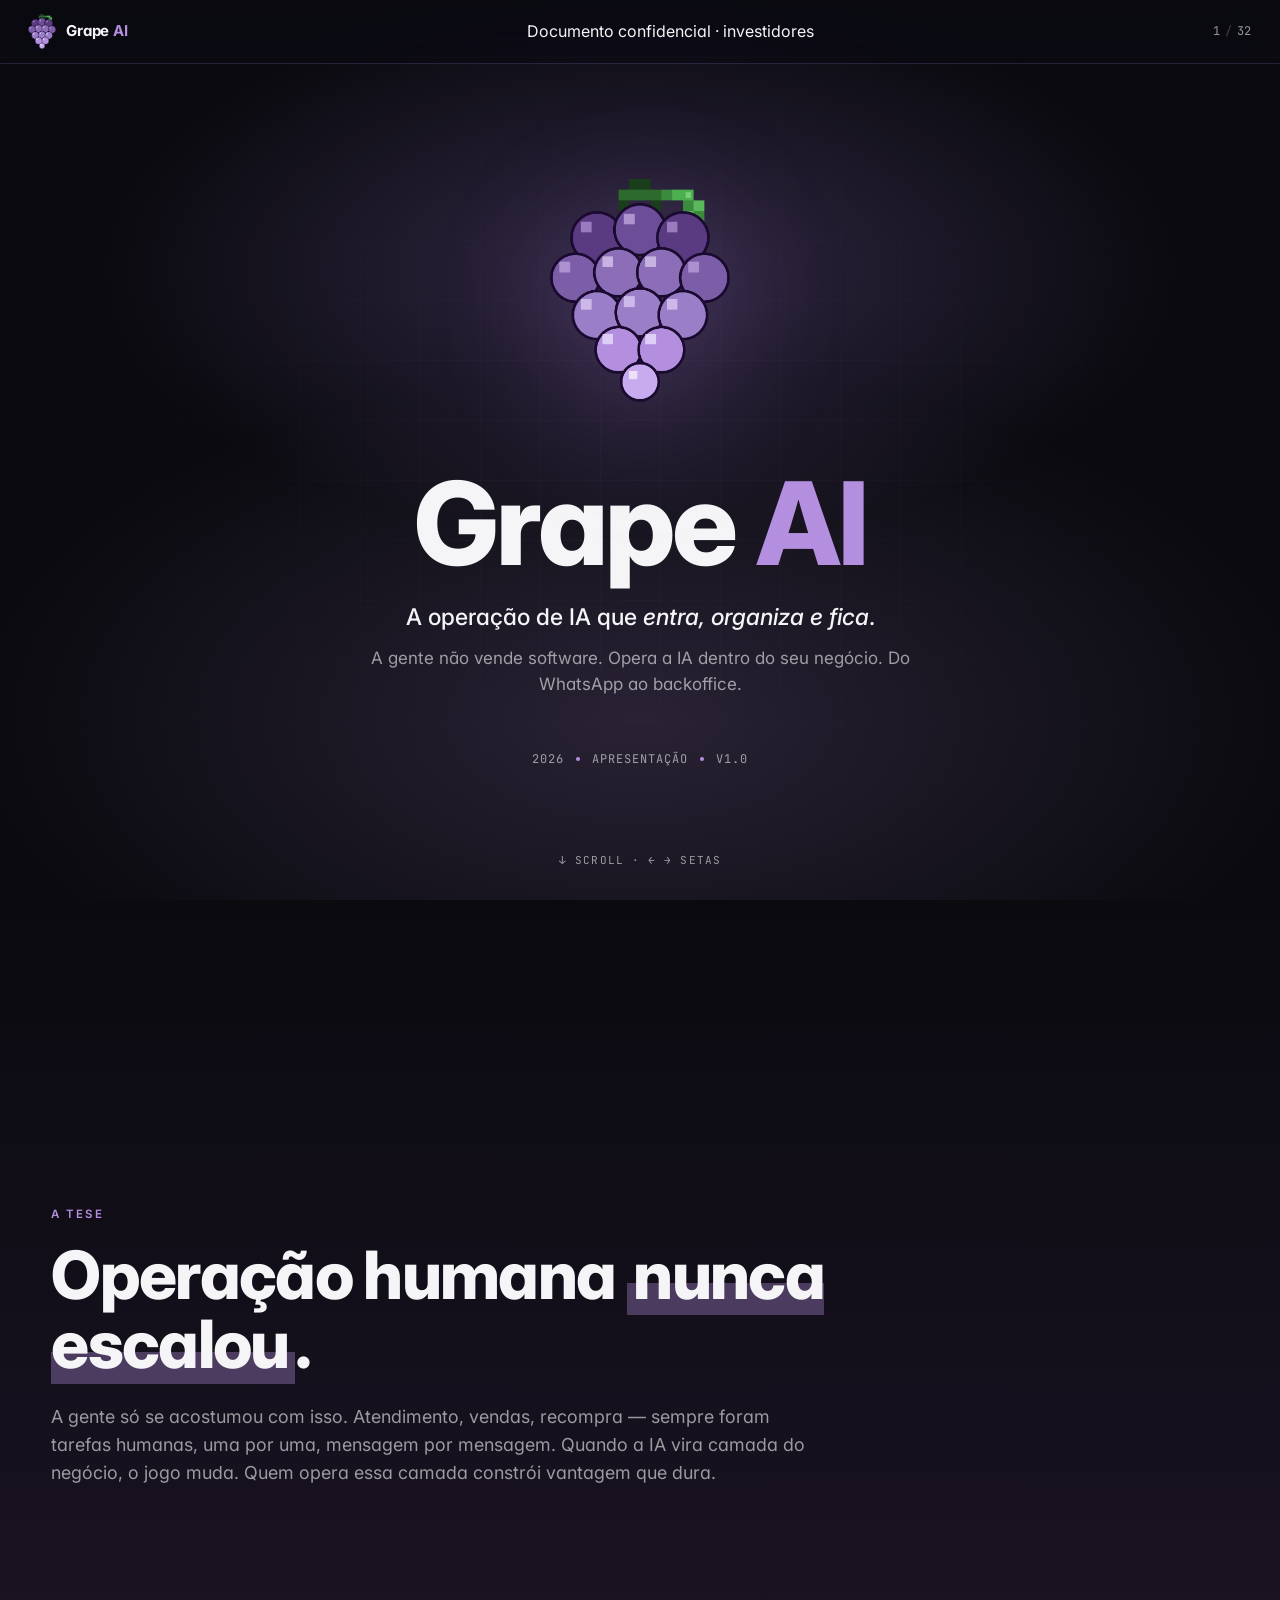
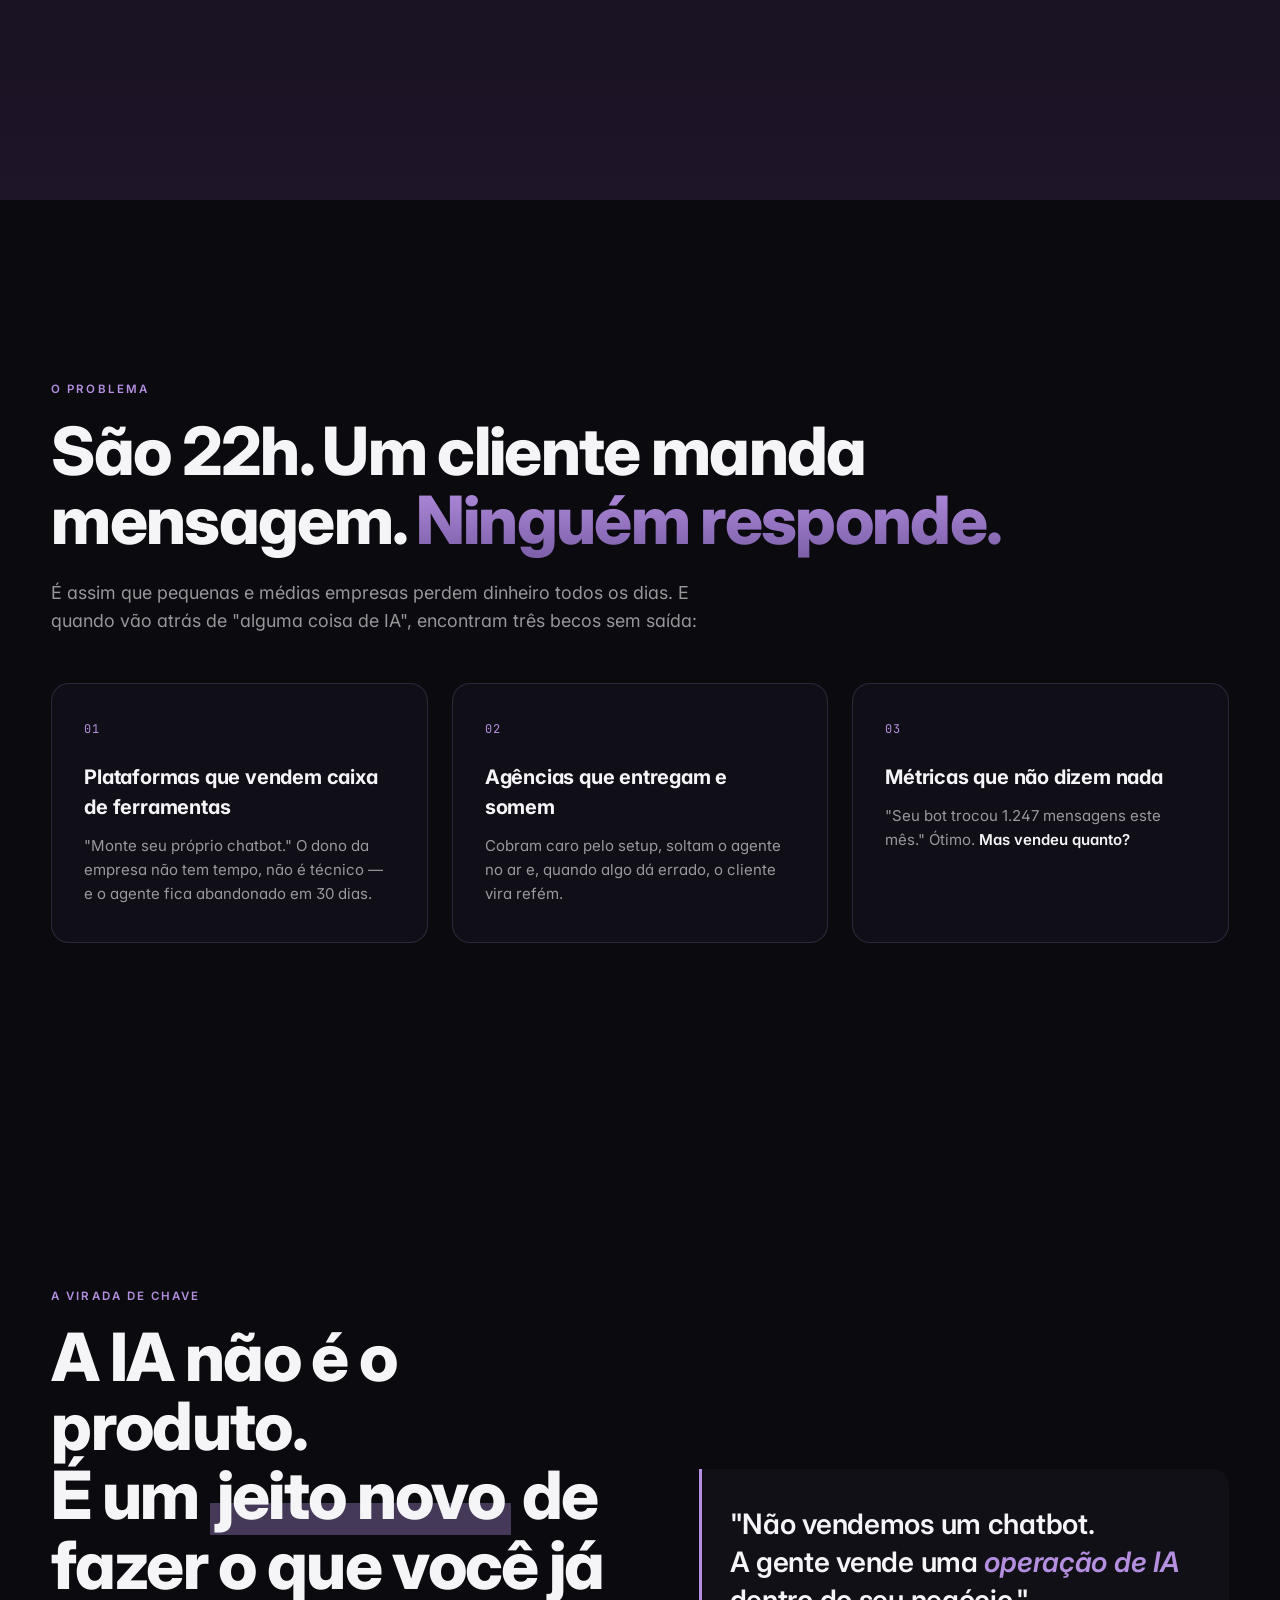
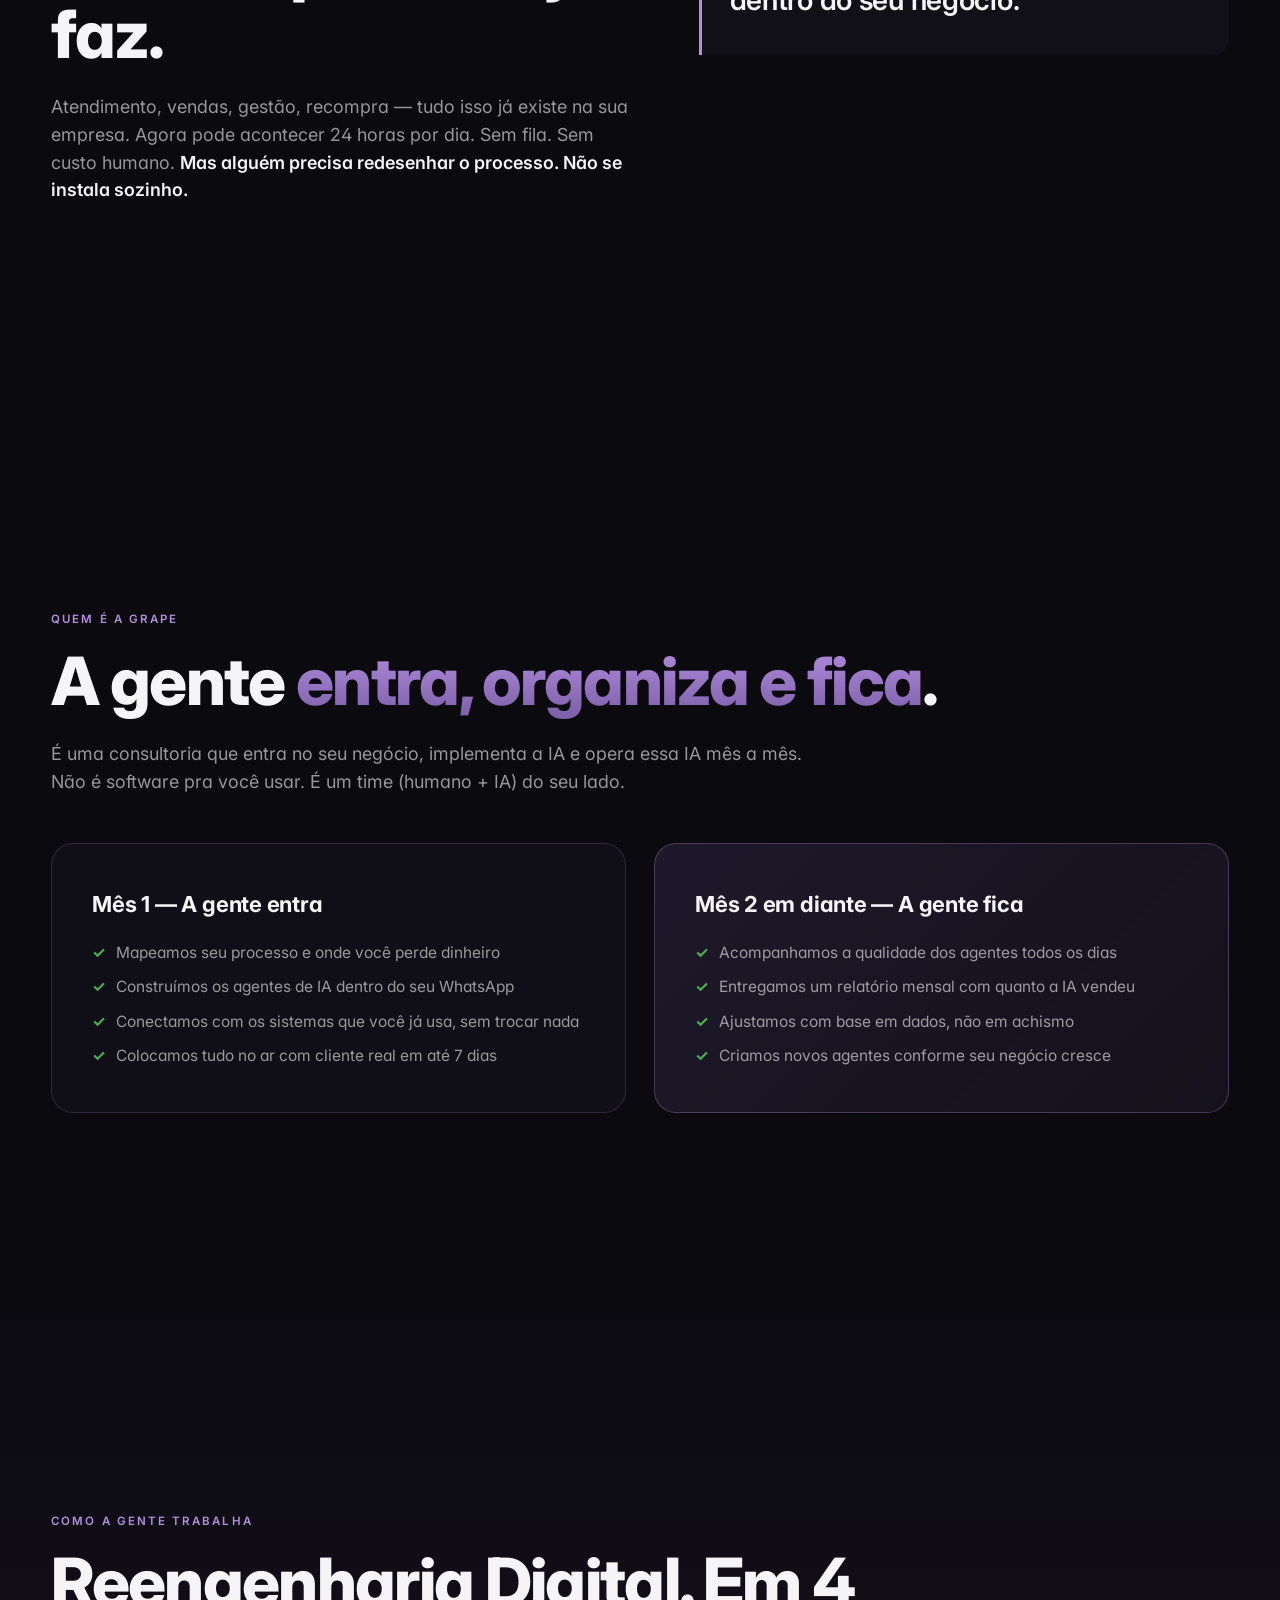
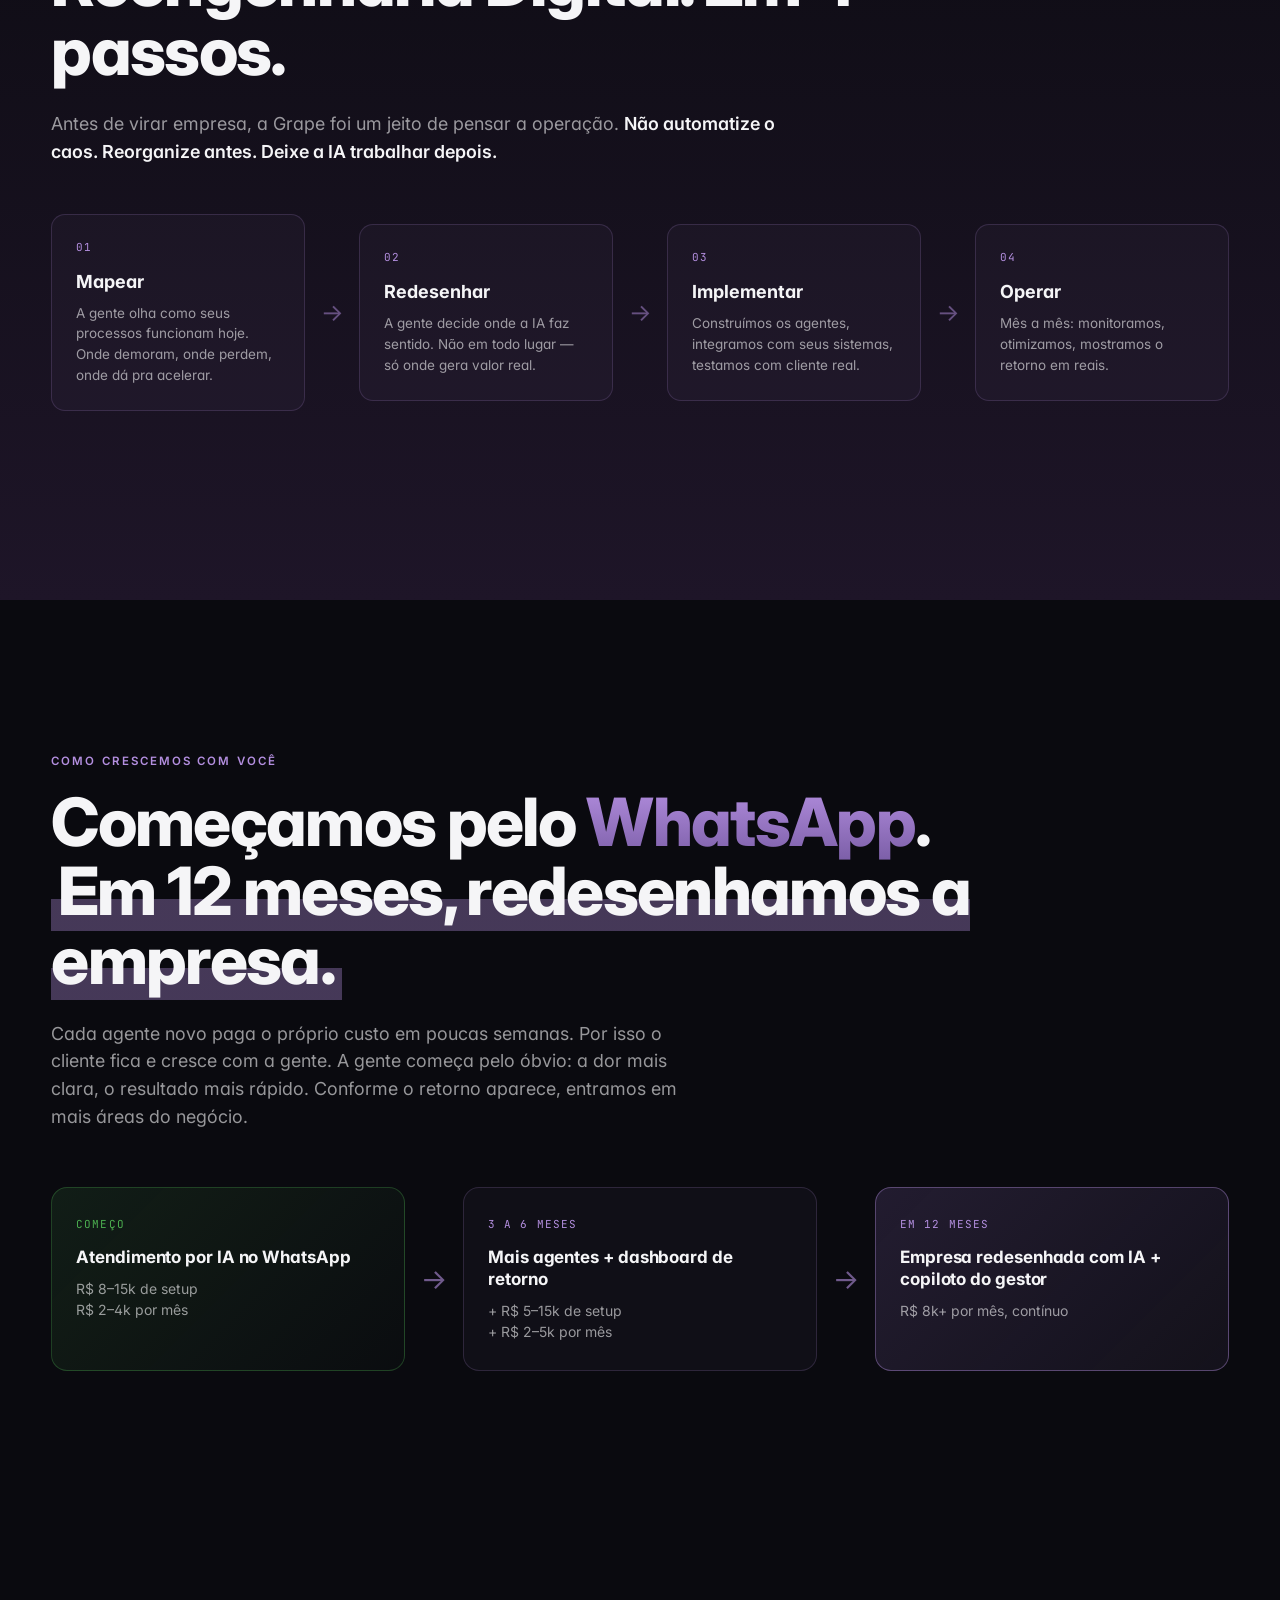
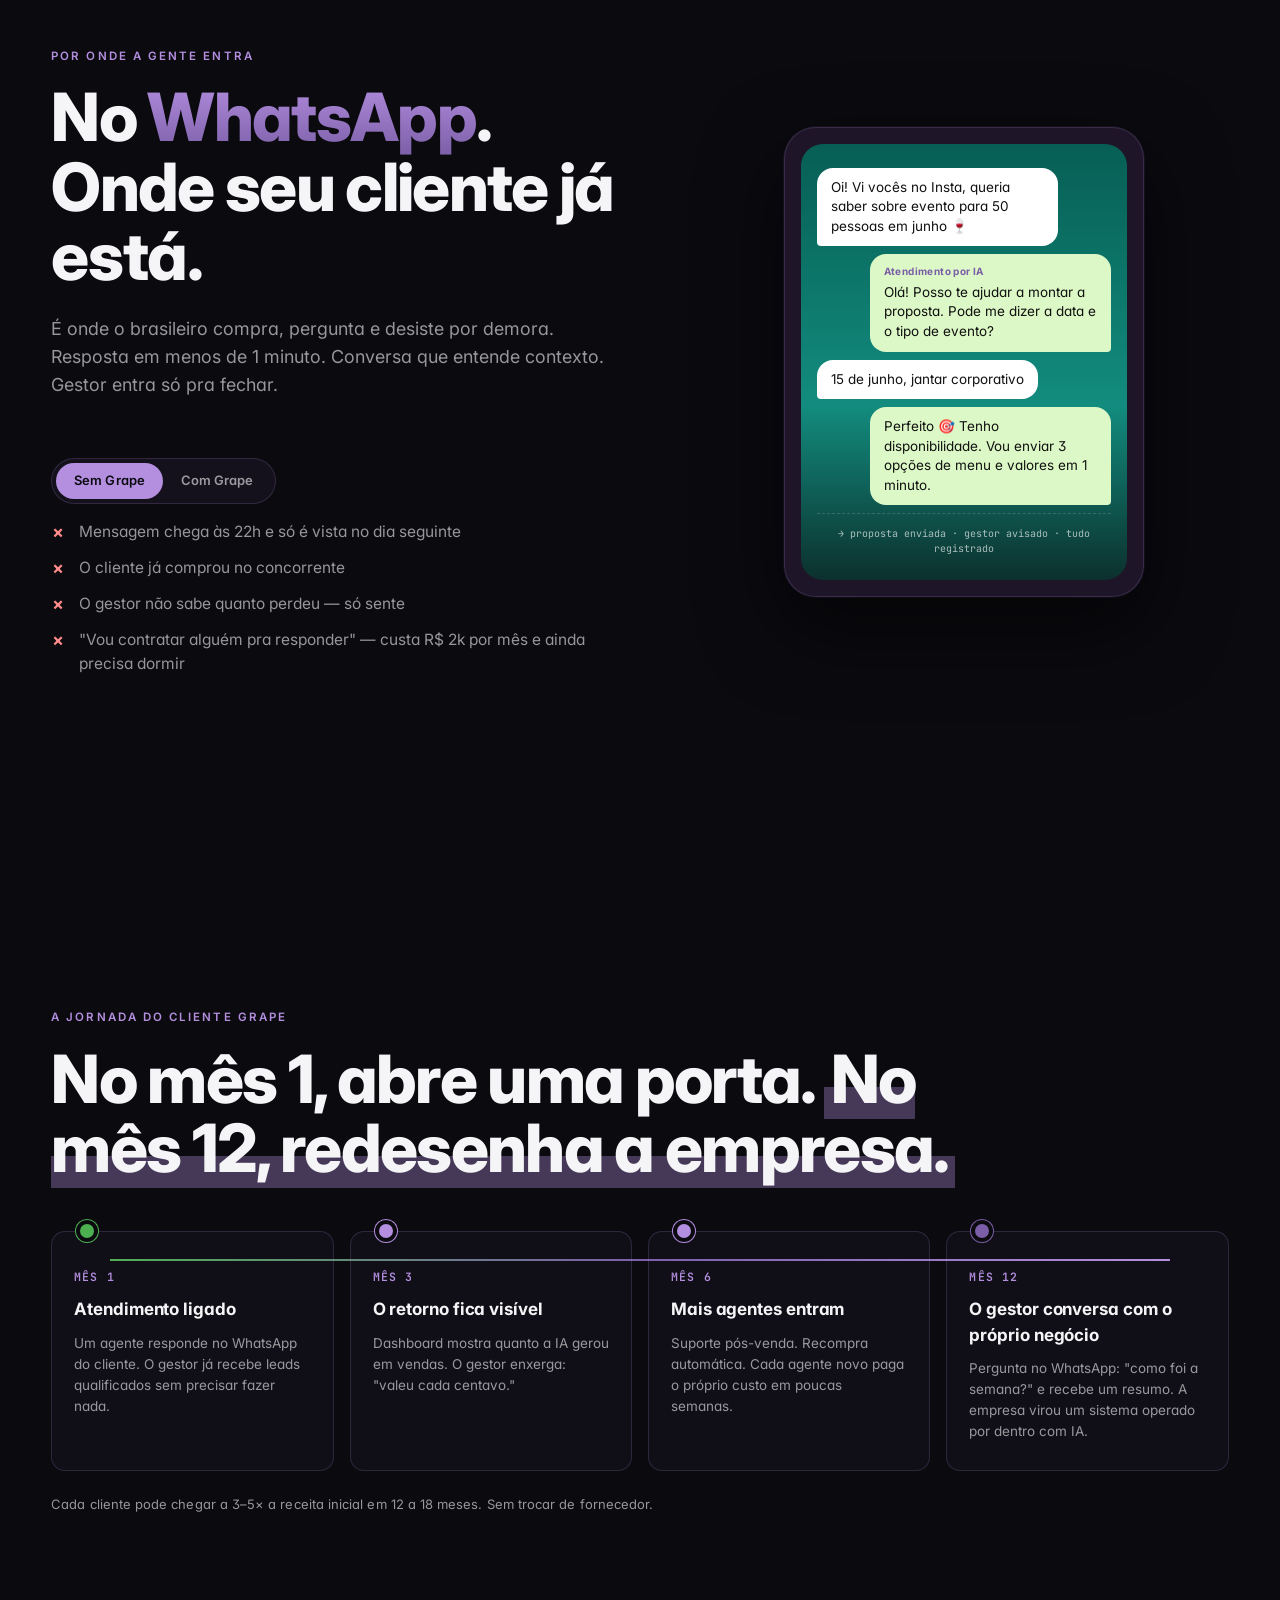
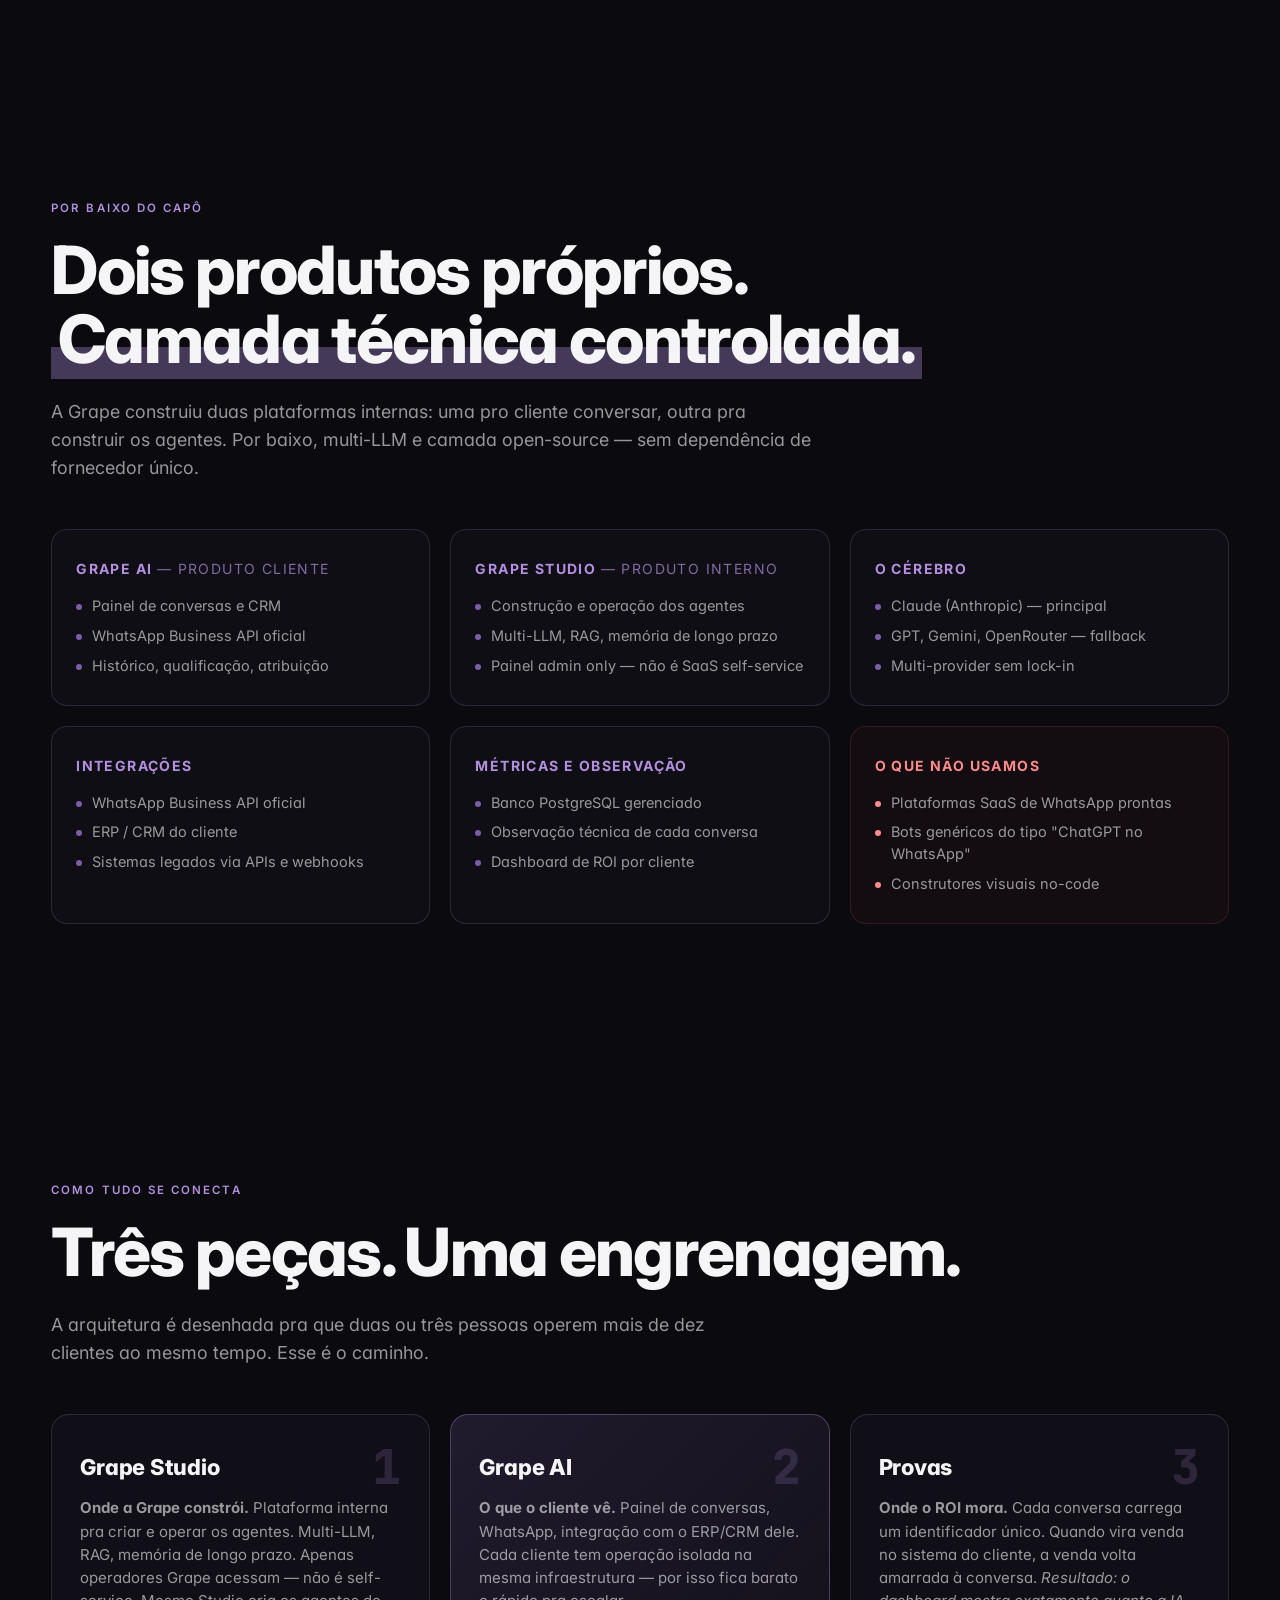
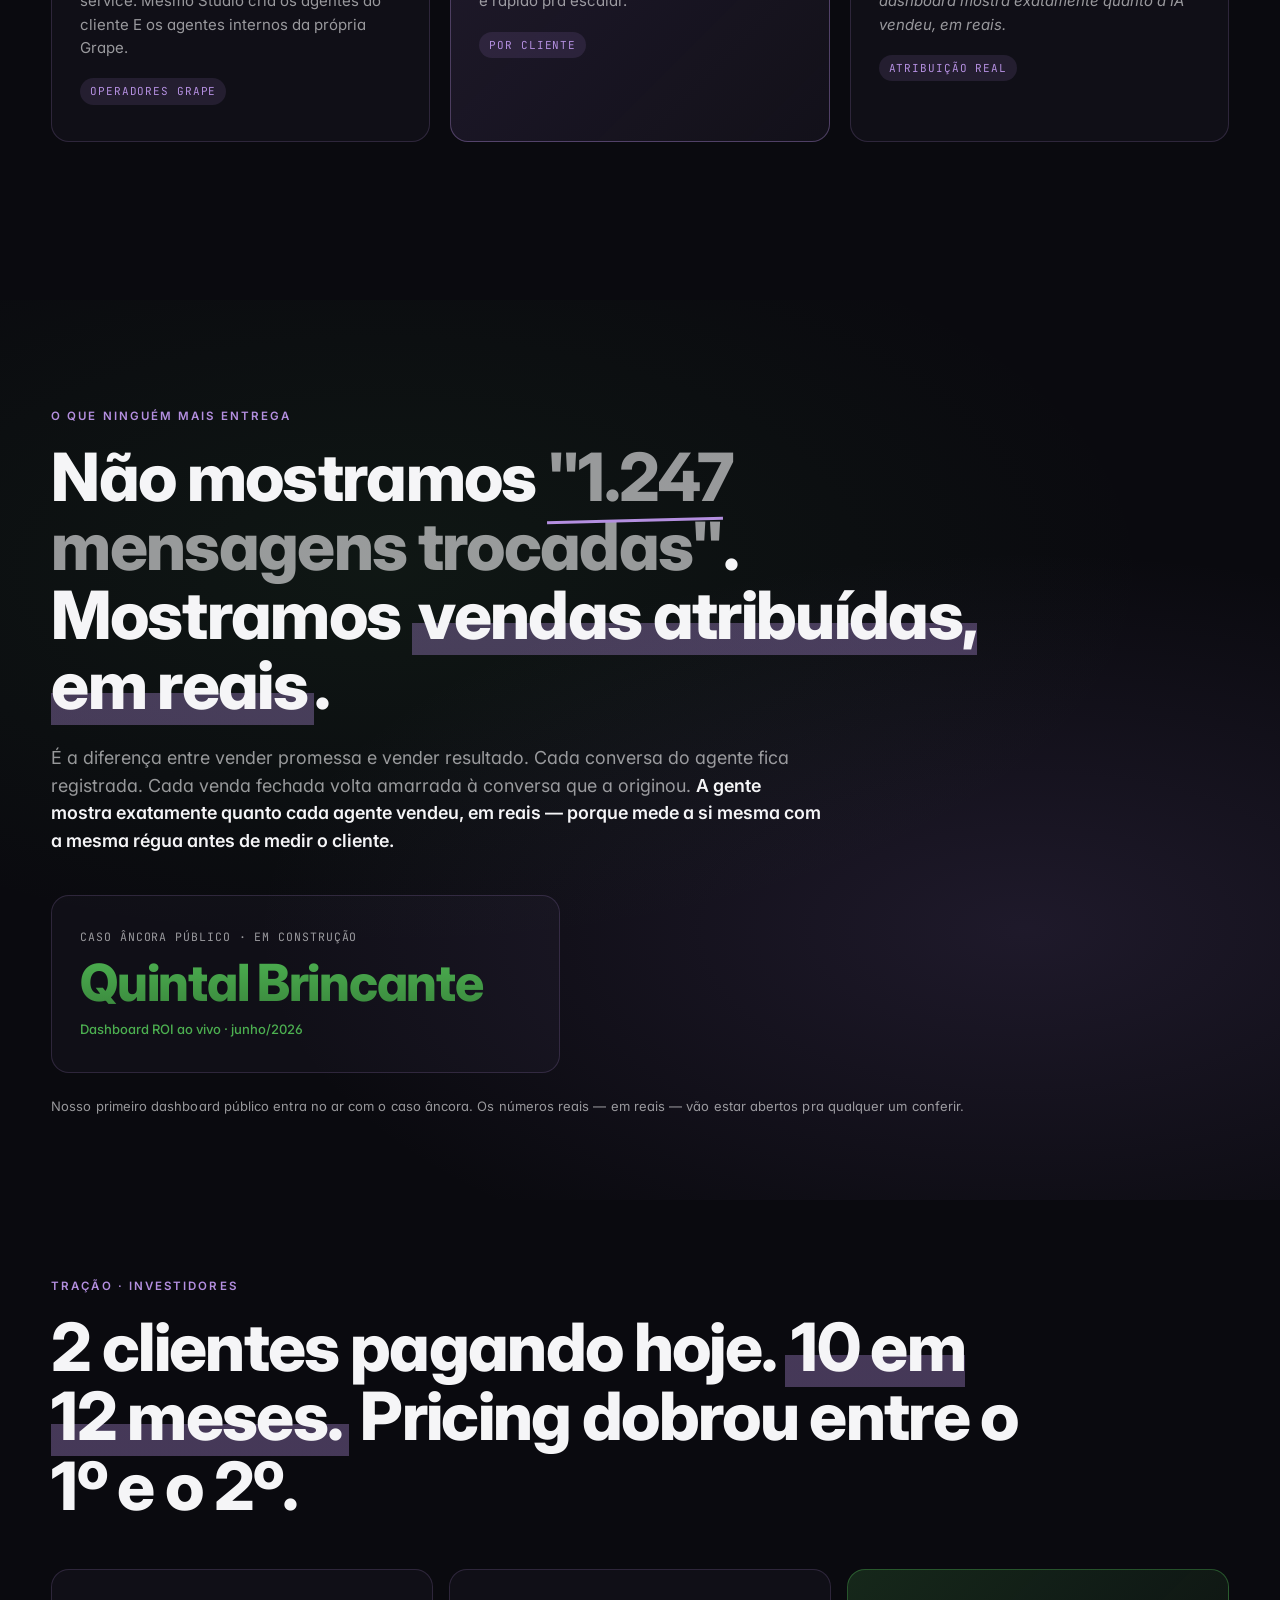
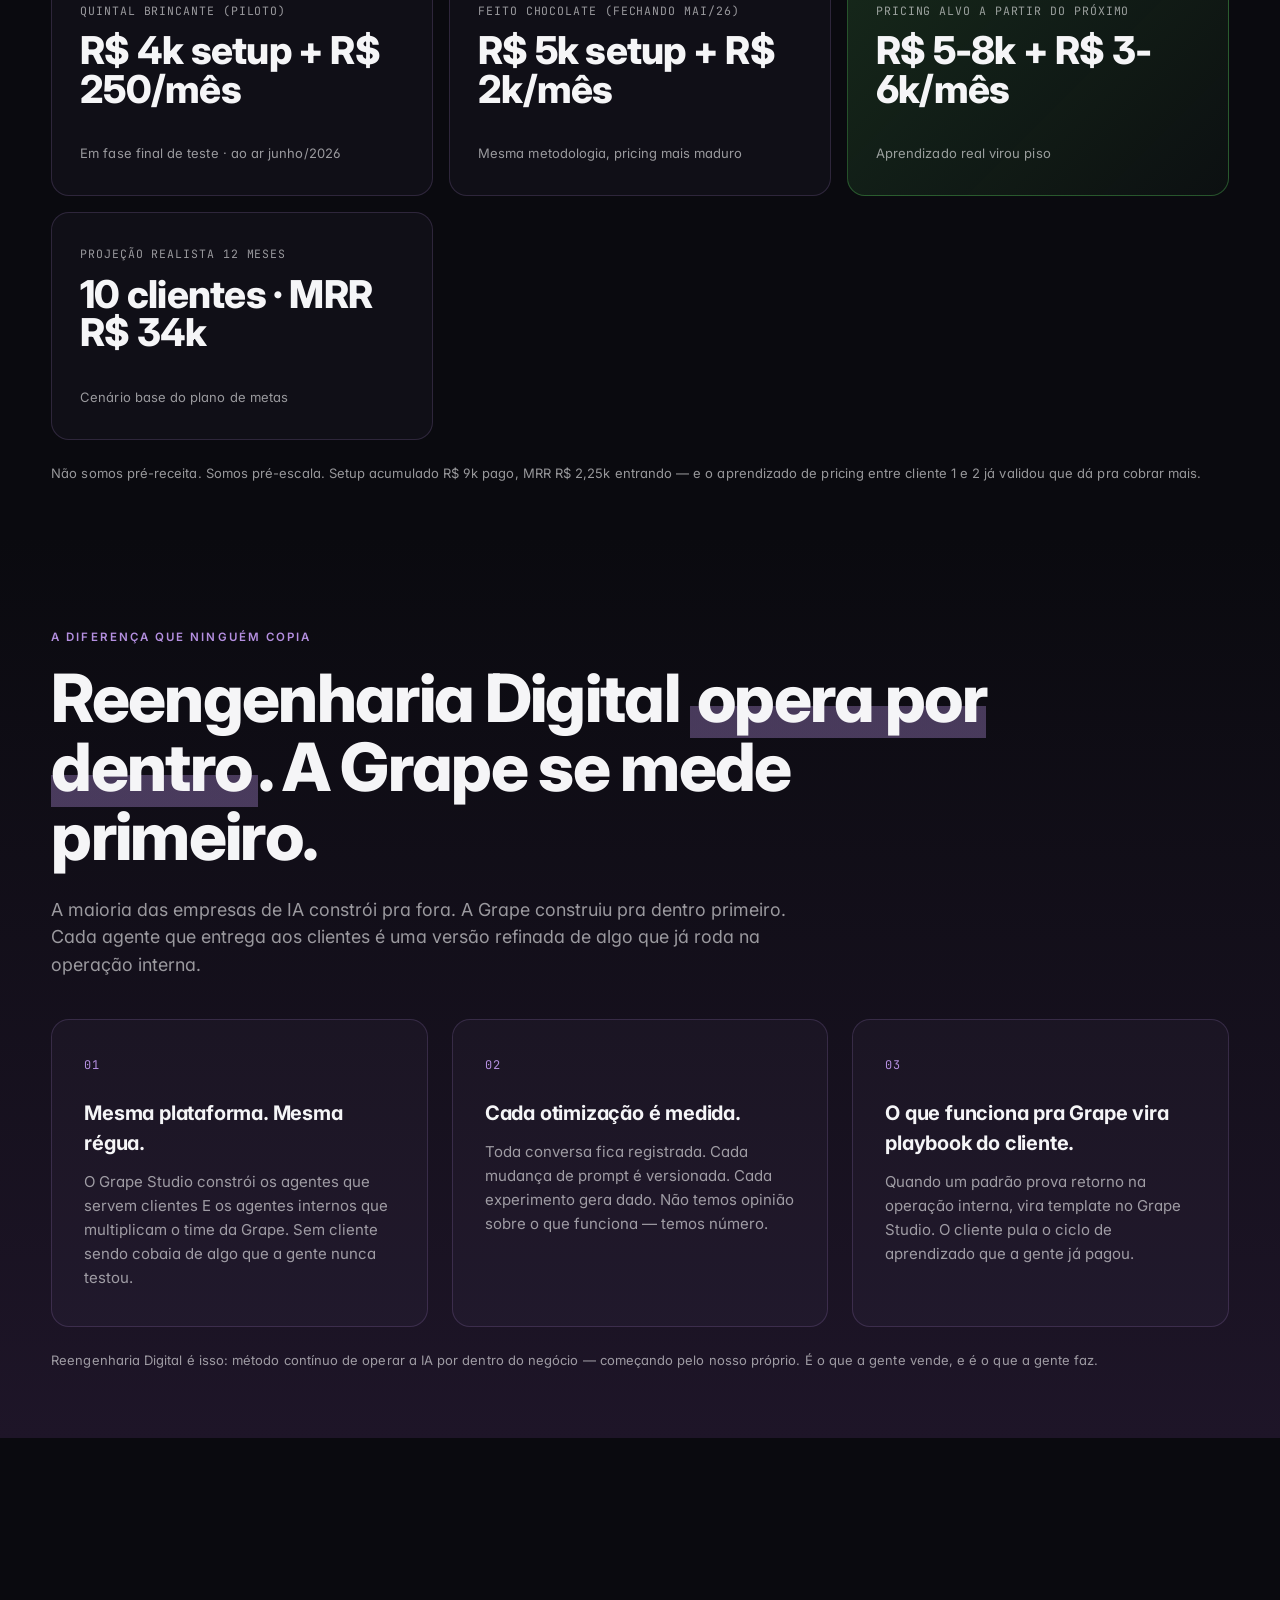
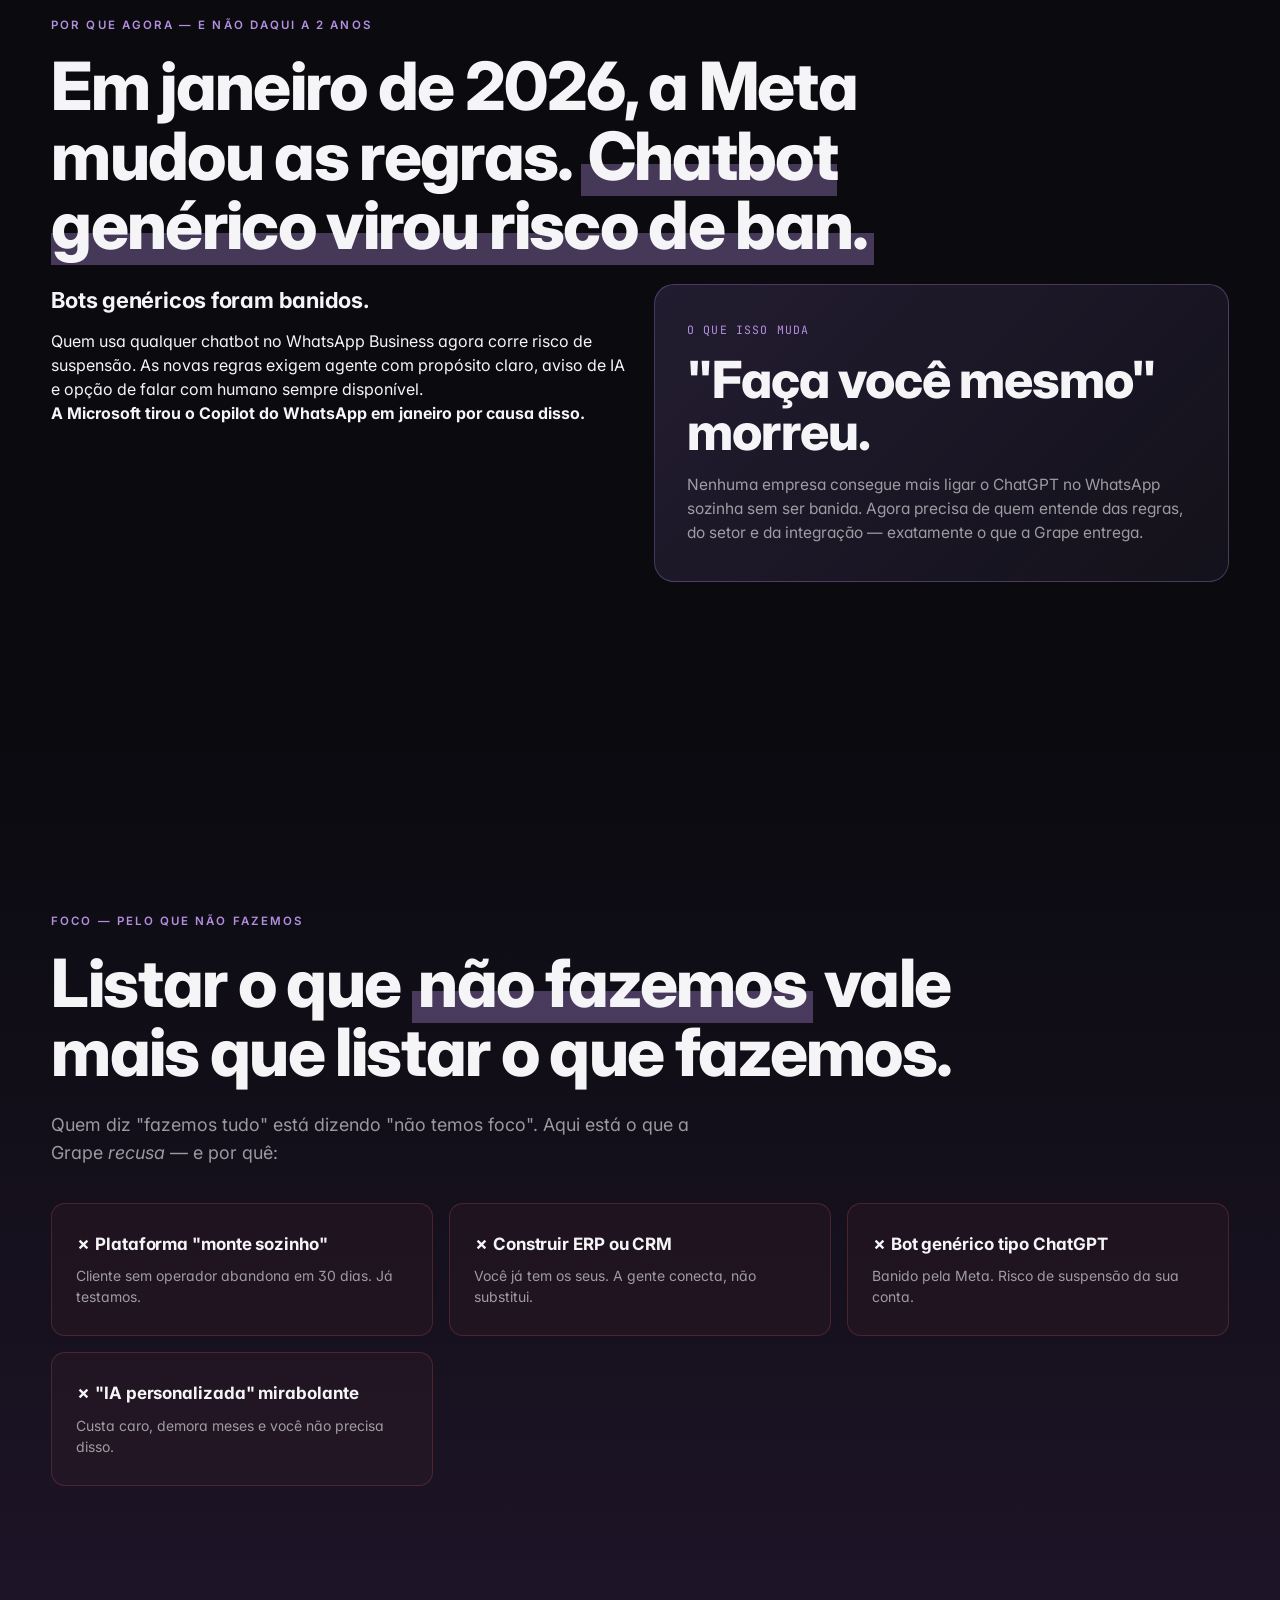
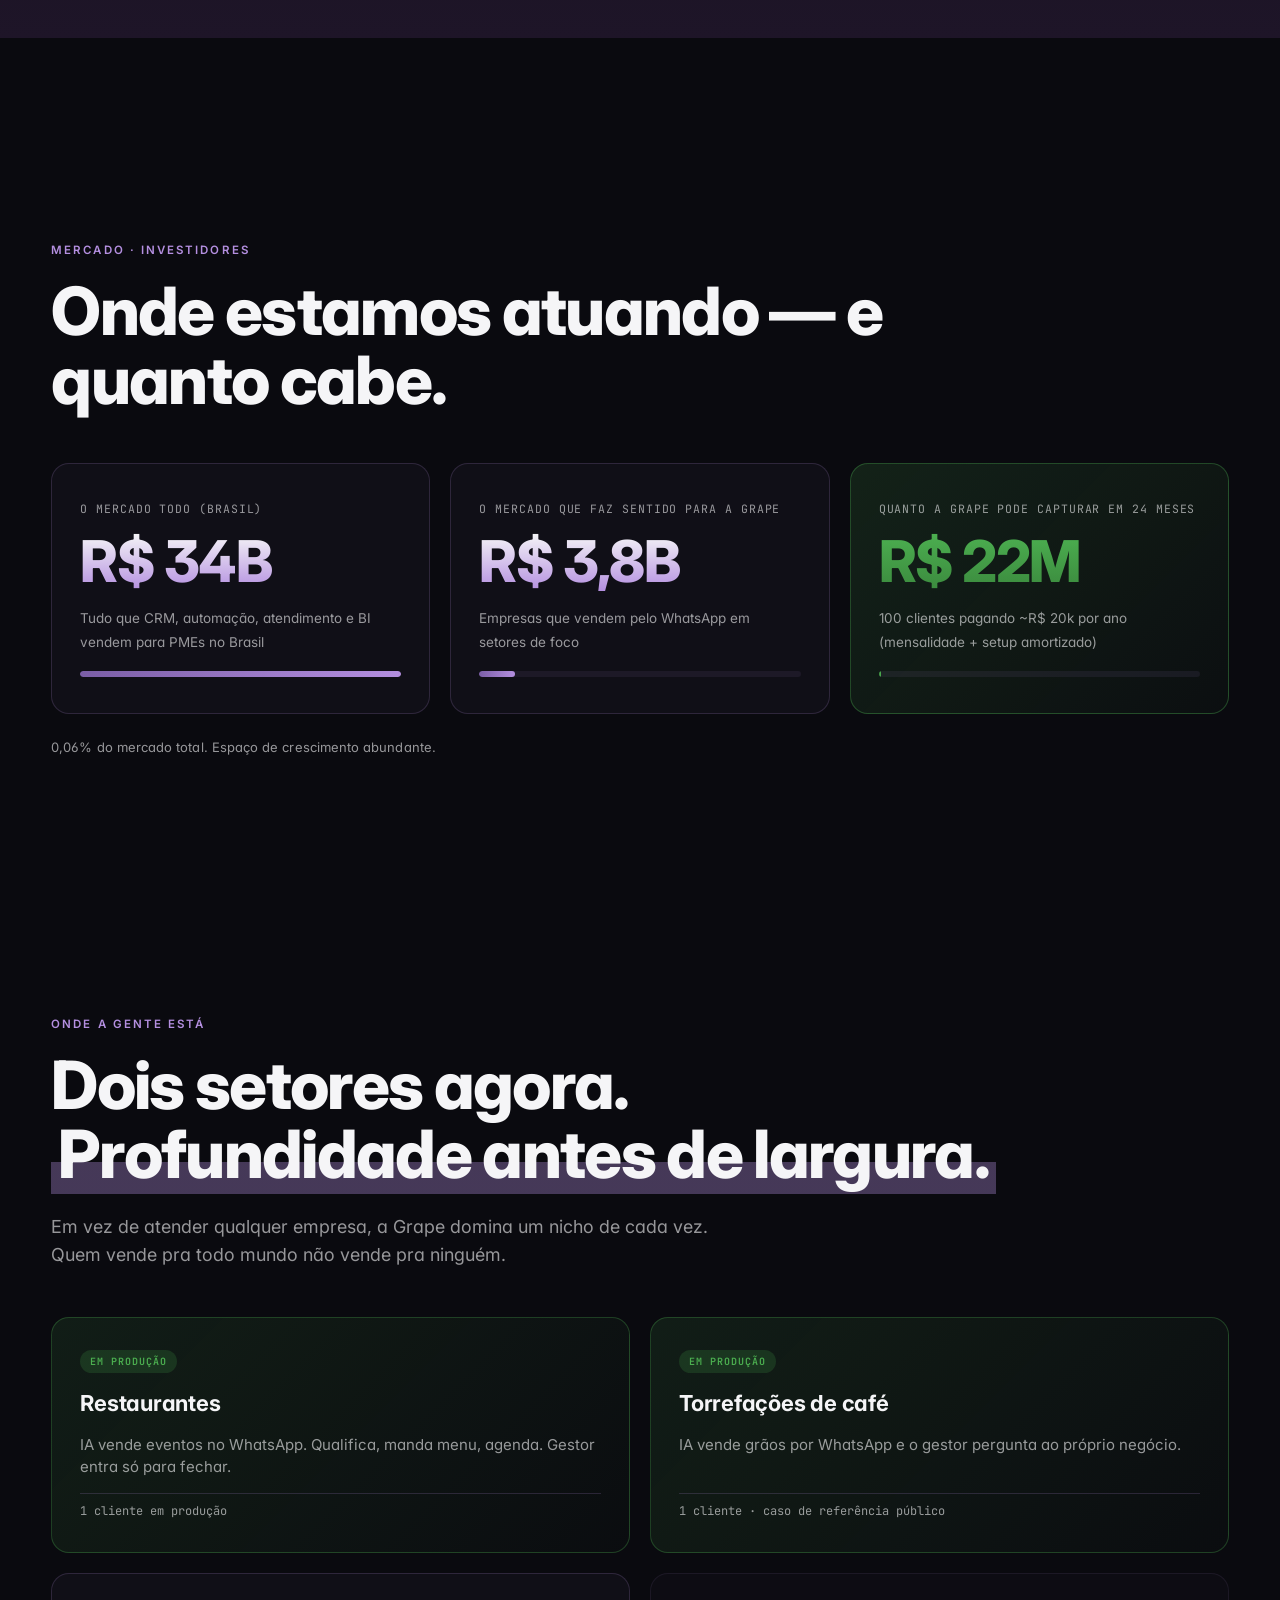
==== commit fcc4b288: "fix(deck): correções de honestidade e copy - Slide 6 (Método): "foi método de pensar" → "foi um jeit" ====
--- a/deck/index.html
+++ b/deck/index.html
@@ -132,7 +132,7 @@
   <div class="container">
     <p class="kicker">Como a gente trabalha</p>
     <h2 class="h-display">Reengenharia Digital. Em 4 passos.</h2>
-    <p class="lede max-2col">Antes da Grape virar empresa, foi método de pensar. <strong>Não automatize o caos. Reorganize antes. Deixe a IA trabalhar depois.</strong></p>
+    <p class="lede max-2col">Antes de virar empresa, a Grape foi um jeito de pensar a operação. <strong>Não automatize o caos. Reorganize antes. Deixe a IA trabalhar depois.</strong></p>
     <div class="method-flow">
       <div class="method-step"><span>01</span><strong>Mapear</strong><p>A gente olha como seus processos funcionam hoje. Onde demoram, onde perdem, onde dá pra acelerar.</p></div>
       <div class="method-arrow">→</div>
@@ -280,7 +280,7 @@
   <div class="container">
     <p class="kicker">Como tudo se conecta</p>
     <h2 class="h-display">Três peças. Uma engrenagem.</h2>
-    <p class="lede">Duas ou três pessoas operam mais de dez clientes ao mesmo tempo porque a operação tem arquitetura clara:</p>
+    <p class="lede">A arquitetura é desenhada pra que duas ou três pessoas operem mais de dez clientes ao mesmo tempo. Esse é o caminho.</p>
     <div class="planes">
       <div class="plane">
         <div class="plane-num">1</div>
@@ -629,7 +629,7 @@
   <div class="container">
     <p class="kicker">A prova viva</p>
     <h2 class="h-display">A Grape opera com IA. <span class="hl">A própria Grape é o melhor caso.</span></h2>
-    <p class="lede">A gente é a primeira cliente da própria Grape. Duas ou três pessoas operam mais de dez clientes ao mesmo tempo, com agentes internos que cuidam de:</p>
+    <p class="lede">A gente é a primeira cliente da própria Grape. Hoje: 1 fundadora + agentes internos atendendo 2 clientes pagantes. Em 12 meses: 2-3 pessoas + IA escalada operando 10+ clientes ao mesmo tempo. O motor já está rodando — esses agentes internos hoje cuidam de:</p>
     <div class="show-grid">
       <div class="show">
         <h4>Propostas comerciais por IA</h4>
@@ -679,27 +679,6 @@
   </div>
 </section>
 
-<!-- SLIDE 26: COMPETIÇÃO -->
-<section class="slide slide--deep" data-audience="all" data-slide="26" data-tags="investor,partner">
-  <div class="container">
-    <p class="kicker">Onde a Grape ganha</p>
-    <h2 class="h-display">Comparação direta.</h2>
-    <table class="comp-table">
-      <thead>
-        <tr><th></th><th>Plataformas SaaS<br><span class="th-sub">Wati, Gupshup, Botpenguin</span></th><th>Microsoft Copilot</th><th class="us">Grape AI</th></tr>
-      </thead>
-      <tbody>
-        <tr><td>Modelo</td><td>"Monte sozinho"</td><td>Licença enterprise</td><td class="us"><strong>Implementação + operação</strong></td></tr>
-        <tr><td>Templates por setor</td><td>Genéricos</td><td>Para grandes empresas</td><td class="us"><strong>Curados para o Brasil</strong></td></tr>
-        <tr><td>Mostra ROI em reais</td><td>Só volume</td><td>Excessivo para PMEs</td><td class="us"><strong>Sim. Por cliente. Em tempo real.</strong></td></tr>
-        <tr><td>Compliance Meta 2026</td><td>Por sua conta</td><td>Saiu do WhatsApp</td><td class="us"><strong>Embutido</strong></td></tr>
-        <tr><td>Copiloto para o gestor</td><td>Não tem foco</td><td>Saiu do WhatsApp</td><td class="us"><strong>Diferencial em PT-BR</strong></td></tr>
-        <tr><td>Conecta seu ERP/CRM</td><td>Genérico</td><td>Apenas stack Microsoft</td><td class="us"><strong>Customizado para cada cliente</strong></td></tr>
-      </tbody>
-    </table>
-  </div>
-</section>
-
 <!-- SLIDE 27: DIFERENCIAIS -->
 <section class="slide" data-audience="all" data-slide="27">
   <div class="container">
@@ -729,7 +708,7 @@
       <div class="card">
         <div class="card-num">02</div>
         <h3>Compliance Meta 2026 nativo</h3>
-        <p>Quem entrou nesse mercado em 2024 vai ter que reescrever em 2026. A Grape já nasceu nas regras novas — e já viu Microsoft sair do WhatsApp por causa delas.</p>
+        <p>Quem entrou nesse mercado em 2024 vai ter que reescrever em 2026. A Grape já nasceu nas regras novas.</p>
       </div>
       <div class="card">
         <div class="card-num">03</div>
@@ -870,11 +849,6 @@
       <div class="contact-row"><span class="contact-label">Tharine</span><span>Fundadora</span></div>
       <div class="contact-row"><span class="contact-label">Lis</span><span>Partner</span></div>
     </div>
-    <div class="contact-block" style="margin-top: 32px;">
-      <div class="contact-row"><span class="contact-label">WhatsApp</span><span>(a preencher)</span></div>
-      <div class="contact-row"><span class="contact-label">Email</span><span>(a preencher)</span></div>
-      <div class="contact-row"><span class="contact-label">Site</span><span>grape.ai</span></div>
-    </div>
   </div>
 </section>
 
